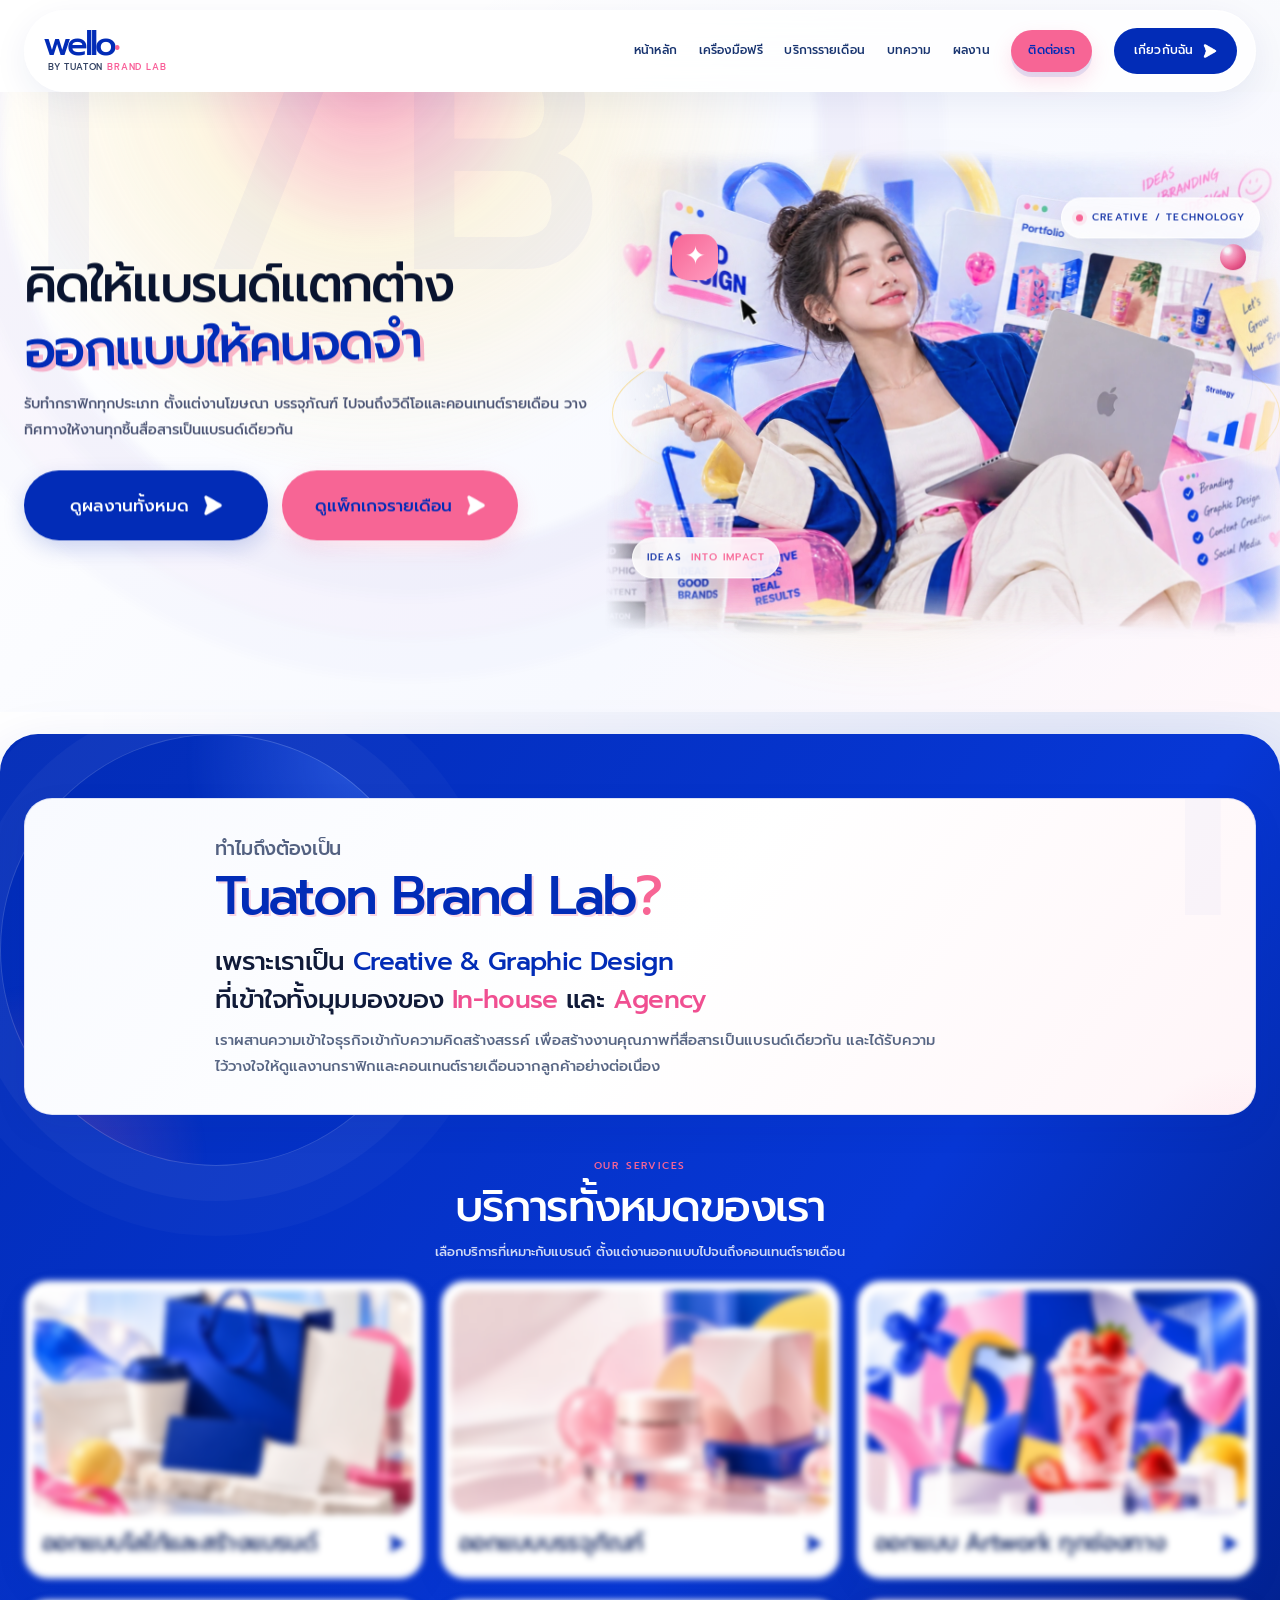
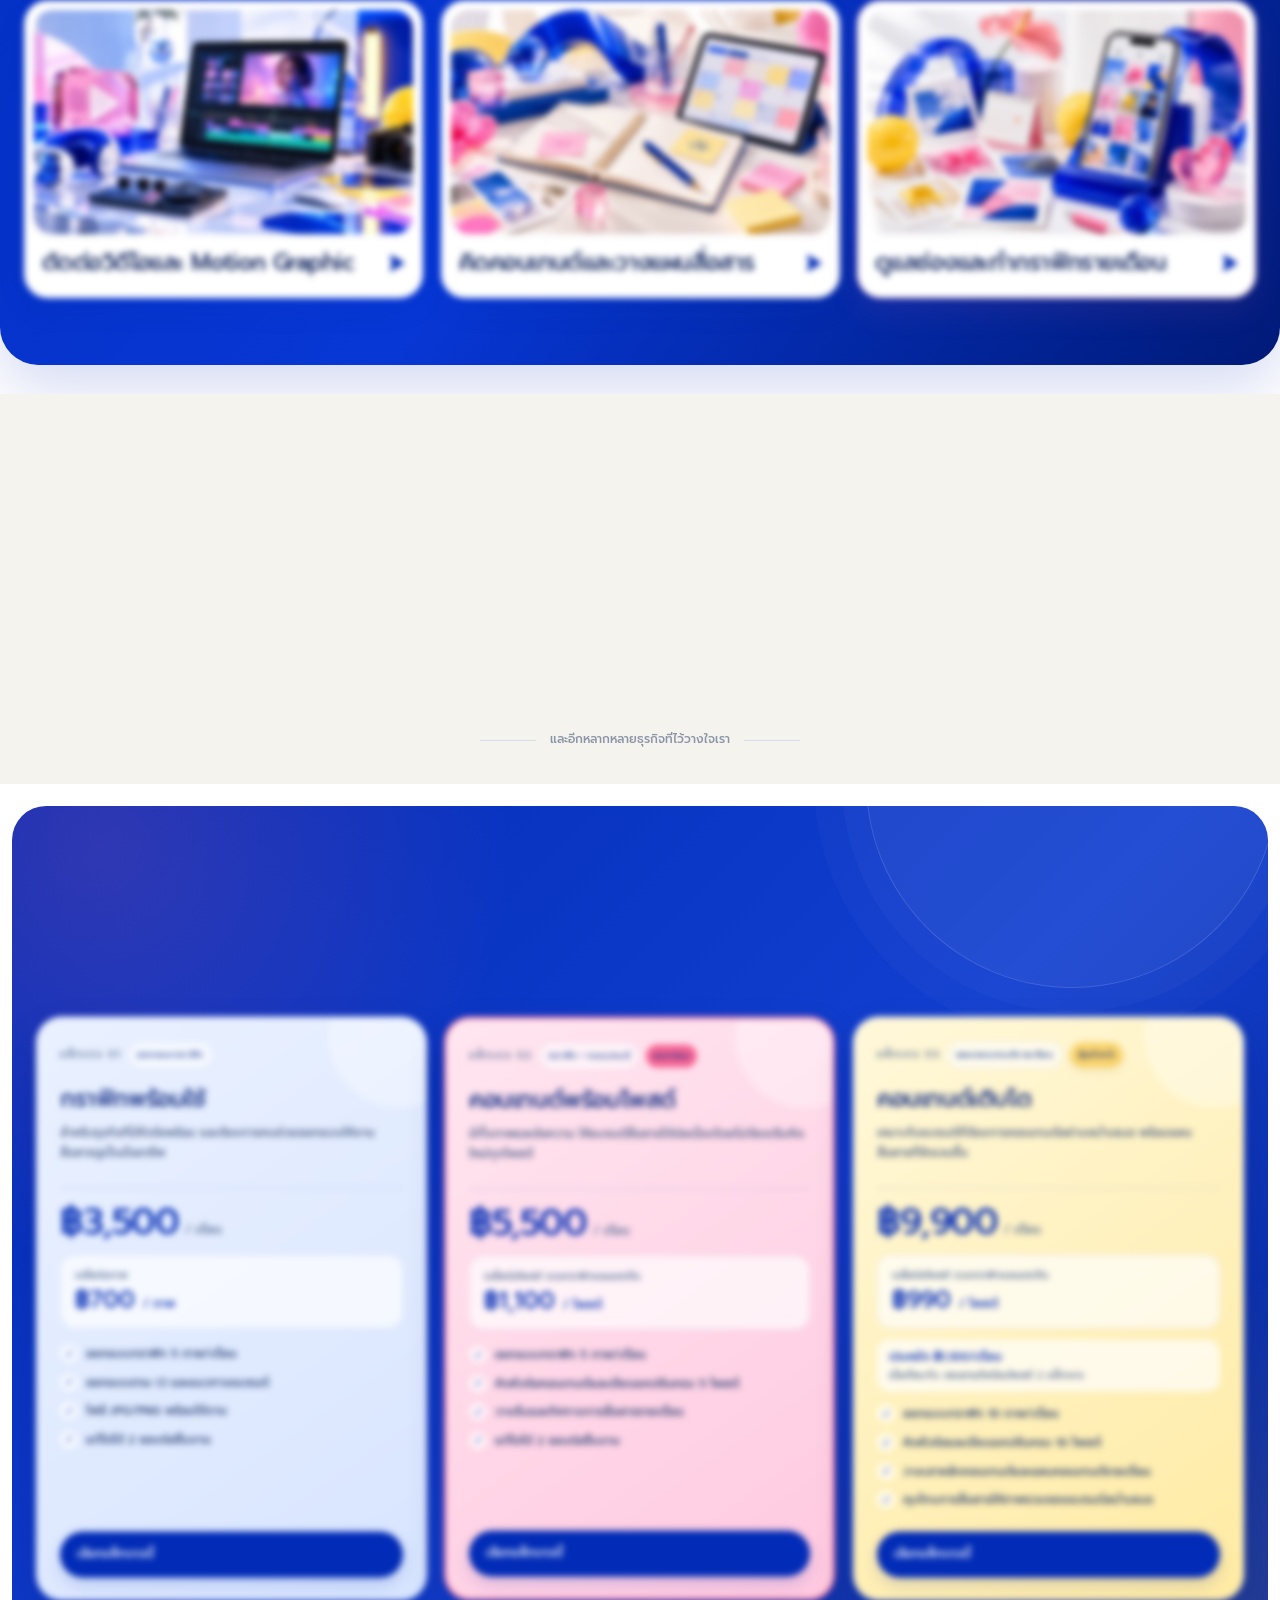
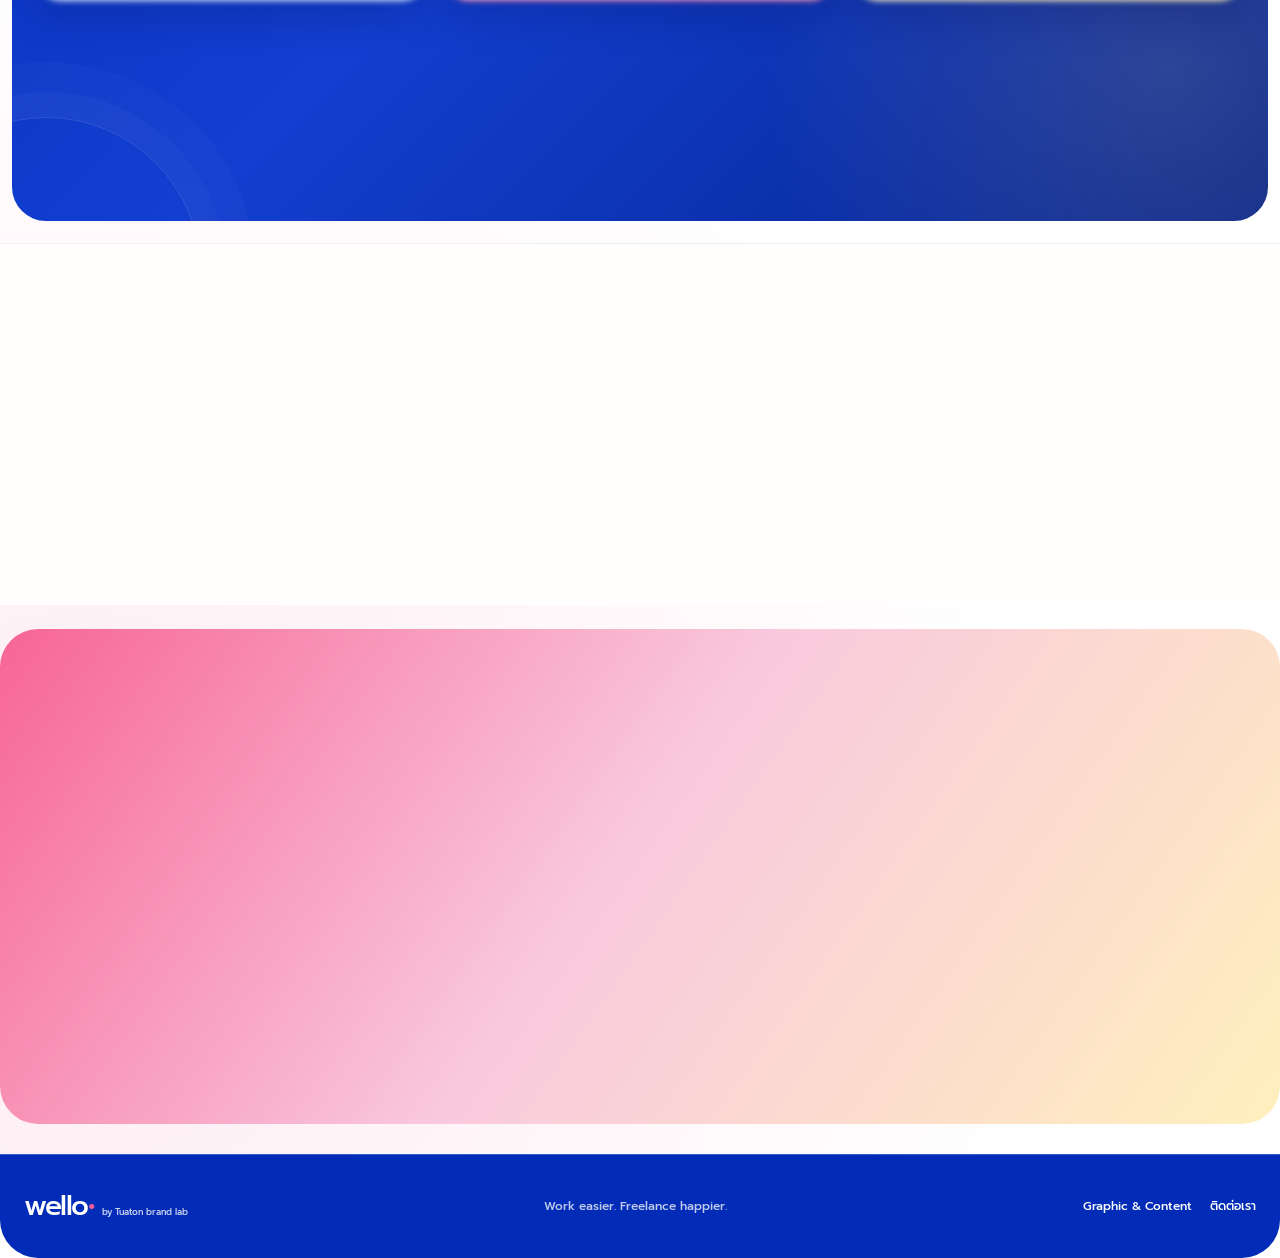
==== index.html @ 85b2af2a "Add files via upload" ====
<!DOCTYPE html>

<html lang="th">
<head>
<meta charset="utf-8"/>
<meta content="width=device-width,initial-scale=1,viewport-fit=cover" name="viewport"/>
<meta content="#022CB7" name="theme-color"/>
<meta name="description" content="รับทำกราฟิกและคอนเทนต์รายเดือนสำหรับธุรกิจ ออกแบบ Artwork, Social Media, Key Visual, โลโก้ และบรรจุภัณฑ์ พร้อมวางแผนคอนเทนต์กับ Tuaton Brand Lab"/>
<meta content="index,follow,max-image-preview:large,max-snippet:-1,max-video-preview:-1" name="robots"/>
<link href="https://wellodocs.com/" rel="canonical"/>
<meta content="website" property="og:type"/>
<meta content="th_TH" property="og:locale"/>
<meta property="og:site_name" content="Tuaton Brand Lab | Wello by Tuaton"/>
<meta property="og:title" content="รับทำกราฟิกและคอนเทนต์รายเดือน | Tuaton Brand Lab"/>
<meta property="og:description" content="บริการรับทำกราฟิกทุกประเภท ตั้งแต่โลโก้ บรรจุภัณฑ์ Artwork วิดีโอ ไปจนถึงคิดคอนเทนต์และดูแลงานกราฟิกรายเดือน"/>
<meta content="https://wellodocs.com/" property="og:url"/>
<meta name="twitter:card" content="summary_large_image"/>
<meta name="twitter:title" content="รับทำกราฟิกและคอนเทนต์รายเดือน | Tuaton Brand Lab"/>
<meta name="twitter:description" content="รับทำกราฟิกทุกประเภท ออกแบบ Artwork, Social Media, Key Visual, โลโก้ บรรจุภัณฑ์ และวางแผนคอนเทนต์รายเดือน"/>
<meta name="twitter:image" content="https://wellodocs.com/images/hero/hero-editorial-background.webp"/>
<meta name="twitter:image:alt" content="Tuaton Brand Lab รับทำกราฟิกและคอนเทนต์รายเดือน"/>
<title>รับทำกราฟิกและคอนเทนต์รายเดือน | Tuaton Brand Lab</title>
<script type="application/ld+json">
{
  "@context": "https://schema.org",
  "@graph": [
    {
      "@type": "Organization",
      "@id": "https://wellodocs.com/#organization",
      "name": "Tuaton Brand Lab",
      "alternateName": [
        "Wello by Tuaton",
        "Wello"
      ],
      "url": "https://wellodocs.com/",
      "description": "สตูดิโอ Creative และ Graphic Design สำหรับธุรกิจ รับออกแบบโลโก้ บรรจุภัณฑ์ Artwork สื่อโฆษณา วิดีโอ และวางแผนคอนเทนต์พร้อมงานกราฟิกรายเดือน",
      "telephone": "+66622301100",
      "contactPoint": {
        "@type": "ContactPoint",
        "telephone": "+66622301100",
        "contactType": "customer service",
        "availableLanguage": [
          "Thai"
        ],
        "url": "https://lin.ee/o5zQWMJ"
      }
    },
    {
      "@type": "WebSite",
      "@id": "https://wellodocs.com/#website",
      "url": "https://wellodocs.com/",
      "name": "Tuaton Brand Lab | Wello by Tuaton",
      "inLanguage": "th-TH",
      "publisher": {
        "@id": "https://wellodocs.com/#organization"
      }
    },
    {
      "@type": "WebPage",
      "@id": "https://wellodocs.com/#webpage",
      "url": "https://wellodocs.com/",
      "name": "รับทำกราฟิกและคอนเทนต์รายเดือน | Tuaton Brand Lab",
      "description": "รับทำกราฟิกและคอนเทนต์รายเดือนสำหรับธุรกิจ ออกแบบ Artwork, Social Media, Key Visual, โลโก้ และบรรจุภัณฑ์",
      "inLanguage": "th-TH",
      "isPartOf": {
        "@id": "https://wellodocs.com/#website"
      },
      "about": {
        "@id": "https://wellodocs.com/#creative-service"
      },
      "primaryImageOfPage": {
        "@type": "ImageObject",
        "url": "https://wellodocs.com/images/hero/hero-editorial-background.webp",
        "width": 1116,
        "height": 620
      }
    },
    {
      "@type": "Service",
      "@id": "https://wellodocs.com/#creative-service",
      "name": "บริการรับทำกราฟิกและคอนเทนต์รายเดือน",
      "serviceType": [
        "ออกแบบโลโก้และสร้างแบรนด์",
        "ออกแบบบรรจุภัณฑ์",
        "ออกแบบ Artwork ทุกช่องทาง",
        "ตัดต่อวิดีโอและ Motion Graphic",
        "คิดคอนเทนต์และวางแผนสื่อสาร",
        "ดูแลช่องและทำกราฟิกรายเดือน"
      ],
      "url": "https://wellodocs.com/#graphic-services",
      "description": "บริการ Creative และ Graphic Design สำหรับฟรีแลนซ์ ร้านค้า SME แบรนด์สินค้า และทีมการตลาด ตั้งแต่งานออกแบบเฉพาะชิ้นไปจนถึงแพ็กเกจกราฟิกและคอนเทนต์รายเดือน",
      "provider": {
        "@id": "https://wellodocs.com/#organization"
      },
      "areaServed": {
        "@type": "Country",
        "name": "Thailand"
      },
      "hasOfferCatalog": {
        "@type": "OfferCatalog",
        "name": "แพ็กเกจกราฟิกและคอนเทนต์รายเดือน",
        "itemListElement": [
          {
            "@type": "Offer",
            "name": "กราฟิกพร้อมใช้",
            "price": "3500",
            "priceCurrency": "THB",
            "description": "ออกแบบกราฟิก 5 ภาพต่อเดือน",
            "url": "https://wellodocs.com/#monthly-services"
          },
          {
            "@type": "Offer",
            "name": "คอนเทนต์พร้อมโพสต์",
            "price": "5500",
            "priceCurrency": "THB",
            "description": "ออกแบบกราฟิก 5 ภาพ พร้อมคิดหัวข้อและเขียนแคปชัน 5 โพสต์ต่อเดือน",
            "url": "https://wellodocs.com/#monthly-services"
          },
          {
            "@type": "Offer",
            "name": "คอนเทนต์เติบโต",
            "price": "9900",
            "priceCurrency": "THB",
            "description": "ออกแบบกราฟิก 10 ภาพ พร้อมคิดหัวข้อ เขียนแคปชัน และวางแผนคอนเทนต์รายเดือน",
            "url": "https://wellodocs.com/#monthly-services"
          }
        ]
      }
    },
    {
      "@type": "WebApplication",
      "@id": "https://wellodocs.com/tools/#app",
      "name": "Wello Business Tools",
      "url": "https://wellodocs.com/tools/",
      "applicationCategory": "BusinessApplication",
      "operatingSystem": "Web Browser",
      "inLanguage": "th-TH",
      "description": "เครื่องมือออนไลน์ฟรีสำหรับสร้างใบเสนอราคา ใบแจ้งหนี้ และใบเสร็จรับเงิน",
      "offers": {
        "@type": "Offer",
        "price": "0",
        "priceCurrency": "THB"
      },
      "publisher": {
        "@id": "https://wellodocs.com/#organization"
      }
    }
  ]
}
</script>
<style>
/* WELLO FONT: Prompt Medium (500) — embedded from the supplied Prompt-Medium.ttf */
@font-face{font-family:"Prompt";src:url("[data-uri]");font-style:normal;font-weight:500;font-display:block;font-synthesis:none;}
:root{
  --blue:#022CB7; --blue2:#123ED0; --pink:#F76595; --yellow:#FAD46C;
  --ink:#171A2B; --muted:#667085; --soft:#F6F8FD; --line:#E5E8F0; --white:#fff;
  --radius:22px;
}
*{box-sizing:border-box}
h1,h2,h3,h4,h5,h6{font-family:"Prompt",sans-serif;font-weight:500;font-synthesis:none}
html{scroll-behavior:smooth}
body{
  margin:0;color:var(--ink);background:#fff;
  font-family:"Prompt",sans-serif;
  font-synthesis:none;
  font-weight:500;
  -webkit-font-smoothing:antialiased;
}
button,input,textarea,select{font-family:"Prompt",sans-serif;font-weight:500;font-style:normal}
button{cursor:pointer}
a{color:inherit;text-decoration:none}
.container{width:min(1120px,calc(100% - 40px));margin:auto}

/* Brand */
.logo-word{font-weight:500;letter-spacing:-1.5px;font-size:32px;line-height:1;color:var(--blue)}
.logo-word .dot{color:var(--pink);margin-left:2px}
.logo-sub{display:block;font-size:11px;letter-spacing:.8px;font-weight:500;color:var(--pink);margin-top:4px}
.brand-lockup{display:flex;flex-direction:column}
.brand-by{font-size:10px;color:var(--blue);font-weight:500;margin-top:4px}
.brand-by b{color:var(--pink)}
.mark{
  width:38px;height:38px;border-radius:50%;background:var(--blue);display:grid;place-items:center;
  color:#fff;font-weight:500;font-size:22px;position:relative;overflow:hidden
}
.mark:after{content:"";width:9px;height:9px;border-radius:50%;background:var(--pink);position:absolute;right:6px;top:6px}
.brand-row{display:flex;align-items:center;gap:10px}

/* Home */
.home{min-height:100vh;background:linear-gradient(180deg,#fff 0%,#F9FAFE 100%)}
.nav{height:82px;display:flex;align-items:center;justify-content:space-between}
.nav-right{display:flex;align-items:center;gap:24px;font-size:14px;color:#596276}
.nav-cta,.primary{
  border:0;background:var(--blue);color:#fff;border-radius:999px;padding:12px 20px;font-weight:500;
  box-shadow:0 10px 24px rgba(2,44,183,.18)
}
.hero{padding:72px 0 90px;display:grid;grid-template-columns:1.02fr .98fr;gap:70px;align-items:center}
.eyebrow{display:inline-flex;align-items:center;gap:8px;color:var(--blue);font-weight:500;font-size:13px}
.eyebrow:before{content:"";width:8px;height:8px;border-radius:50%;background:var(--pink)}
.hero h1{font-size:clamp(46px,6vw,76px);line-height:1.02;letter-spacing:-2px;margin:18px 0 22px;font-weight:500}
.hero h1 .blue{color:var(--blue)}
.hero h1 .pink{color:var(--pink)}
.hero p{font-size:18px;line-height:1.7;color:#596276;max-width:560px;margin:0 0 28px}
.hero-actions{display:flex;align-items:center;gap:14px;flex-wrap:wrap}
.hero-note{font-size:12px;color:#8A92A5;margin-top:14px}
.hero-note b{color:var(--blue)}
.hero-visual{position:relative;min-height:470px}
.blob{position:absolute;border-radius:50%;opacity:.9}
.blob.blue{width:320px;height:320px;background:var(--blue);right:10px;top:40px}
.blob.pink{width:125px;height:125px;background:var(--pink);right:-12px;top:8px}
.blob.yellow{width:135px;height:135px;background:var(--yellow);left:8px;bottom:10px}
.quote-mock{
  position:absolute;z-index:2;right:50px;top:12px;width:min(430px,85%);background:#fff;border-radius:24px;
  padding:28px;box-shadow:0 28px 70px rgba(23,26,43,.16);transform:rotate(2deg)
}
.mock-head{display:flex;justify-content:space-between;border-bottom:1px solid var(--line);padding-bottom:18px}
.mock-title{font-size:24px;color:var(--blue);font-weight:500}
.mock-brand{font-size:24px;font-weight:500;color:var(--blue)}
.mock-brand span{color:var(--pink)}
.mock-row{display:grid;grid-template-columns:1fr 1fr;gap:18px;padding:20px 0;border-bottom:1px solid var(--line)}
.mock-label{font-size:10px;color:#8A92A5;margin-bottom:5px}
.mock-text{font-size:12px;font-weight:500}
.mock-table{width:100%;margin-top:18px;border-collapse:collapse;font-size:11px}
.mock-table td{padding:9px 0;border-bottom:1px solid #EEF0F4}
.mock-total{display:flex;justify-content:space-between;padding-top:18px;font-weight:500;font-size:17px}
.mock-total strong{color:var(--blue)}
.mock-watermark{margin-top:20px;text-align:center;font-size:9px;color:#B1B7C4;letter-spacing:.4px}
.section{padding:90px 0}
.section.soft{background:var(--soft)}
.section-head{text-align:center;max-width:650px;margin:0 auto 44px}
.section-head h2{font-size:42px;line-height:1.1;margin:10px 0 12px;letter-spacing:-1px}
.section-head p{color:var(--muted);font-size:16px;line-height:1.7;margin:0}
.features{display:grid;grid-template-columns:repeat(3,1fr);gap:18px}.features .feature:nth-child(4),.features .feature:nth-child(5){grid-column:span 1}
.feature{background:#fff;border:1px solid var(--line);border-radius:20px;padding:28px}
.feature-icon{width:44px;height:44px;border-radius:14px;display:grid;place-items:center;background:#EEF2FF;color:var(--blue);font-weight:500;font-size:20px;margin-bottom:22px}
.feature:nth-child(2) .feature-icon{background:#FFF0F5;color:var(--pink)}
.feature:nth-child(3) .feature-icon{background:#FFF8DE;color:#8A6700}
.feature h3{font-size:20px;margin:0 0 8px}.feature p{font-size:14px;color:var(--muted);line-height:1.7;margin:0}
.network{background:var(--blue);color:#fff;border-radius:30px;padding:44px 48px;display:flex;align-items:center;justify-content:space-between;gap:30px;overflow:hidden;position:relative}
.network:after{content:"";position:absolute;width:240px;height:240px;border:55px solid var(--pink);border-radius:50%;right:-90px;top:-110px}
.network h2{font-size:34px;margin:0 0 8px;position:relative;z-index:1}.network p{margin:0;color:rgba(255,255,255,.78);position:relative;z-index:1}
.network-badge{position:relative;z-index:1;font-weight:500;color:var(--pink);white-space:nowrap}
footer{padding:36px 0;color:#8A92A5;font-size:12px;border-top:1px solid var(--line)}
.footer-row{display:flex;justify-content:space-between;gap:20px;align-items:center}
.footer-brand{font-size:18px;font-weight:500;color:var(--blue)}.footer-brand span{color:var(--pink)}

/* Quote app */
#app{display:none;background:var(--soft);min-height:100vh}
.app-top{background:var(--blue);color:#fff;padding:18px 0 24px;border-radius:0 0 28px 28px}
.app-nav{display:flex;justify-content:space-between;align-items:center;gap:15px}
.app-brand{font-size:28px;font-weight:500}.app-brand span{color:var(--pink)}
.app-by{font-size:10px;color:var(--pink);margin-left:2px}
.back-home{border:1px solid rgba(255,255,255,.35);background:transparent;color:#fff;border-radius:999px;padding:9px 14px;font-weight:500}
.app-heading{margin-top:34px}.app-heading h1{font-size:36px;margin:0 0 5px}.app-heading p{margin:0;color:rgba(255,255,255,.78)}
.form-wrap{width:min(820px,calc(100% - 32px));margin:auto;padding:20px 0 50px}
.card{background:#fff;border:1px solid var(--line);border-radius:20px;padding:22px;margin:14px 0;box-shadow:0 7px 24px rgba(23,26,43,.04)}
.card h2{font-size:20px;margin:0 0 17px}.sub{font-size:12px;color:var(--muted);margin:-9px 0 16px}
.grid{display:grid;grid-template-columns:1fr 1fr;gap:12px}.full{grid-column:1/-1}
.field label{display:block;font-size:12px;font-weight:500;margin-bottom:6px}
input,textarea,select{width:100%;border:1px solid #D8DDE8;border-radius:12px;padding:12px 13px;background:#fff;color:var(--ink);outline:0}
input:focus,textarea:focus,select:focus{border-color:var(--blue);box-shadow:0 0 0 3px rgba(2,44,183,.08)}
.items-head,.item{display:grid;grid-template-columns:1fr 68px 82px 118px 40px;gap:8px;align-items:center}
.items-head{font-size:10px;color:#8A92A5;margin:0 0 6px;padding:0 4px}.items-head span:nth-child(2),.items-head span:nth-child(3){text-align:center}
.item{margin-bottom:8px}.item button{height:45px;border:1px solid #F0D3DC;background:#FFF7F9;color:#C63C65;border-radius:11px}
.add{border:1px dashed #BFC7D6;background:#fff;color:var(--blue);padding:11px 14px;border-radius:12px;font-weight:500}
.total{display:flex;justify-content:space-between;align-items:center;border-top:1px solid var(--line);padding-top:16px;margin-top:16px;font-weight:500}
.total strong{font-size:25px;color:var(--blue)}
.payment-options{display:flex;gap:10px;margin-bottom:14px}.payment-options label{flex:1;border:1px solid var(--line);border-radius:13px;padding:12px;cursor:pointer;font-size:12px}
.payment-options input{width:auto;margin-right:6px}
.payment-panel{padding-top:4px}.hidden{display:none!important}
.upload-box{border:1px dashed #B9C2D3;border-radius:15px;padding:18px;text-align:center;color:var(--muted);background:#FBFCFE}
#paymentPreview{max-width:100%;max-height:220px;border-radius:12px;margin-top:12px;display:none}
.email-note{font-size:11px;color:var(--muted);line-height:1.6;margin-top:7px}
.actions{display:grid;gap:10px}.primary.big{font-size:17px;padding:15px}.secondary{border:1px solid var(--blue);background:#fff;color:var(--blue);border-radius:12px;padding:12px 15px;font-weight:500}
.privacy{font-size:10px;color:#8A92A5;text-align:center;margin:5px 0}

/* Preview / print */
#preview{display:none;background:#EDEFF4;min-height:100vh;padding:24px}
.preview-bar{width:min(900px,100%);margin:0 auto 15px;display:flex;justify-content:space-between;gap:10px;align-items:center}
.preview-bar button{border-radius:11px;padding:10px 14px;font-weight:500;border:1px solid var(--line);background:#fff;color:var(--blue)}
.preview-bar .print-btn{background:var(--blue);color:#fff;border-color:var(--blue)}
.quote{
  width:210mm;height:297mm;min-height:297mm;margin:auto;background:#fff;padding:18mm 17mm 16mm;position:relative;
  box-shadow:0 15px 50px rgba(23,26,43,.12);overflow:hidden;color:var(--ink);font-family:"Prompt",sans-serif;font-weight:500;font-style:normal
}

.q-head{display:flex;justify-content:space-between;gap:20px;border-bottom:3px solid var(--blue);padding-bottom:10mm}
.q-brand{min-width:55mm;max-width:75mm;display:flex;align-items:flex-start}.q-business-logo{display:none;max-width:55mm;max-height:20mm;width:auto;height:auto;object-fit:contain;object-position:left center}.q-business-name{font-size:24px;font-weight:500;color:var(--blue);line-height:1.15;overflow-wrap:anywhere}
.q-logo{font-size:30px;font-weight:500;color:var(--blue)}.q-logo span{color:var(--pink)}
.q-by{font-size:10px;color:var(--pink);font-weight:500;margin-top:1mm}
.q-title{text-align:right}.q-title h1{color:var(--blue);font-size:28px;margin:0}.q-title small{color:#8A92A5}
.q-meta{margin-top:5mm;font-size:10px;line-height:1.7}
.q-parties{display:grid;grid-template-columns:1fr 1fr;gap:10mm;margin:10mm 0}.q-label{font-size:9px;color:#8A92A5;text-transform:uppercase;letter-spacing:1px}.q-value{font-size:11px;line-height:1.7;margin-top:1.5mm}
.q-table{width:100%;border-collapse:collapse;font-size:10px}.q-table th{background:#F3F5FB;color:#4D5668;text-align:left;padding:3.5mm}.q-table td{padding:3.5mm;border-bottom:1px solid #E8EAF0}.q-table th:nth-child(n+2),.q-table td:nth-child(n+2){text-align:right}
.q-total{display:flex;justify-content:flex-end;margin-top:7mm}.q-total-box{width:72mm}.q-total-row{display:flex;justify-content:space-between;padding:2mm 0;font-size:10px}.q-total-row.final{border-top:2px solid var(--blue);font-size:14px;font-weight:500;color:var(--blue);margin-top:2mm;padding-top:3mm}
.q-payment{margin-top:9mm;background:#F8F9FC;border-radius:4mm;padding:5mm;display:grid;grid-template-columns:1fr 1fr;gap:6mm;position:relative;z-index:1}
.q-payment img{max-width:100%;max-height:35mm;border-radius:2mm;object-fit:contain;display:block}
.q-notes{margin-top:8mm;font-size:9.5px;line-height:1.7;position:relative;z-index:1}.q-footer{position:absolute;left:17mm;right:17mm;bottom:8mm;border-top:1px solid #E8EAF0;padding-top:3mm;display:flex;justify-content:space-between;color:#9AA1AF;font-size:8px;line-height:1.4}
@page{size:A4;margin:0}
@media print{
  html,body{background:#fff!important}
  #preview{display:block!important;padding:0;background:#fff}
  .preview-bar{display:none!important}
  .quote{box-shadow:none;width:210mm;min-height:297mm;margin:0;page-break-after:avoid}
  
}

@media(max-width:800px){
  .features{grid-template-columns:1fr 1fr}
  .hero{grid-template-columns:1fr;gap:35px;padding-top:50px}.hero-visual{min-height:420px}
  .quote-mock{right:8%;}.features{grid-template-columns:1fr}
  .network{display:block}.network-badge{margin-top:20px;display:block}
}
@media(max-width:600px){
  .container{width:min(100% - 28px,1120px)}.nav-right a{display:none}.nav{height:72px}
  .hero h1{font-size:46px}.hero p{font-size:16px}.hero-visual{min-height:350px}
  .blob.blue{width:250px;height:250px;right:8px}.blob.pink{width:95px;height:95px}.blob.yellow{width:100px;height:100px}
  .quote-mock{width:88%;right:5%;padding:20px}
  .section{padding:65px 0}.section-head h2{font-size:34px}
  .grid{grid-template-columns:1fr}.full{grid-column:auto}
  .items-head,.item{grid-template-columns:1fr 58px 68px 88px 38px}
  .app-heading h1{font-size:30px}.payment-options{display:block}.payment-options label{display:block;margin-bottom:8px}
  #preview{padding:0}.quote{transform-origin:top left}
}

.document-features{grid-template-columns:repeat(3,minmax(0,1fr));gap:18px}
.document-features .doc-card{min-height:245px;display:flex;flex-direction:column;align-items:flex-start;cursor:pointer;transition:transform .18s ease,box-shadow .18s ease,border-color .18s ease}
.document-features .doc-card:hover,.document-features .doc-card:focus-visible{transform:translateY(-3px);box-shadow:0 14px 30px rgba(23,26,43,.08);border-color:rgba(2,44,183,.22);outline:none}
.document-features .doc-icon{width:72px!important;height:72px!important;min-width:72px;border-radius:20px;display:grid;place-items:center;font-size:26px;font-weight:500;margin-bottom:20px;box-shadow:0 10px 24px rgba(23,26,43,.08)}
.document-features .doc-icon svg{width:38px;height:38px;display:block}
.document-features .doc-blue{background:#022CB7!important;color:#fff!important;box-shadow:0 12px 28px rgba(2,44,183,.20)}
.document-features .doc-pink{background:#F76595!important;color:#fff!important;box-shadow:0 12px 28px rgba(247,101,149,.18)}
.document-features .doc-yellow{background:#FAD46C!important;color:#171A2B!important;box-shadow:0 12px 28px rgba(250,212,108,.20)}
.document-features .feature-status{margin-top:auto;color:#5E6675!important;background:#F1F3F7!important}
.en-label{font-size:.68em;font-weight:500;color:#171A2B;letter-spacing:.05px;white-space:nowrap}.en-label::before{content:"/ ";font-weight:500;color:#171A2B}
.q-table th:nth-child(n+2),.q-table td:nth-child(n+2){text-align:right}.q-table th:first-child,.q-table td:first-child{text-align:left}
@media(max-width:760px){.document-features{grid-template-columns:1fr}.document-features .doc-card{min-height:190px}}
/* Compact Wello Business Tools */
.doc-section-wrap{padding:46px 0 38px}
.doc-section-wrap .section-head{margin-bottom:22px}
.doc-section-wrap .section-head h2{font-size:32px;margin-bottom:8px}
.doc-section-wrap .section-head p{font-size:13px}
.document-features{grid-template-columns:repeat(3,minmax(0,1fr));gap:12px}
.document-features .doc-card{min-height:0;height:148px;padding:18px;display:grid;grid-template-columns:44px 1fr;grid-template-rows:auto 1fr;column-gap:13px;align-items:start}
.document-features .doc-card .doc-icon{width:44px!important;height:44px!important;min-width:44px;border-radius:13px;margin:0;grid-row:1 / span 2;font-size:18px}
.document-features .doc-card .doc-icon svg{width:24px;height:24px}
.document-features .doc-card h3{font-size:17px;line-height:1.25;margin:1px 0 5px}
.document-features .doc-card p{font-size:11px;line-height:1.55;margin:0;color:#6B7280}
.document-features .doc-card .feature-status{position:absolute;right:16px;bottom:14px;margin:0;padding:0;background:transparent!important;color:var(--blue)!important;font-size:11px}
.document-features .doc-card{position:relative;padding-bottom:34px}
@media(max-width:760px){.document-features{grid-template-columns:1fr}.document-features .doc-card{height:auto;min-height:120px}}


/* Tuaton-first UX/UI refresh — preserves existing Wello CI */
.tuaton-hero{padding:70px 0 58px;display:grid;grid-template-columns:1.05fr .95fr;gap:54px;align-items:center}
.tuaton-hero .eyebrow{margin-bottom:18px}
.tuaton-hero h1{font-size:clamp(46px,6.5vw,82px);line-height:.98;letter-spacing:-.045em;margin:0 0 24px;max-width:760px}
.tuaton-hero h1 .blue{color:var(--blue)}
.tuaton-hero-copy{font-size:18px;line-height:1.65;color:#5E6675;max-width:560px;margin:0 0 28px}
.tuaton-hero-actions{display:flex;gap:12px;flex-wrap:wrap}
.tuaton-secondary{display:inline-flex;align-items:center;justify-content:center;padding:14px 22px;border:1px solid #D9DEE8;border-radius:12px;color:var(--ink);font-weight:700;text-decoration:none;background:#fff}
.tuaton-proof{display:flex;gap:18px;flex-wrap:wrap;margin-top:28px;font-size:12px;color:#727A8B}
.tuaton-proof b{color:var(--ink)}
.tuaton-showcase{position:relative;min-height:460px;display:grid;grid-template-columns:1fr 1fr;gap:16px;align-items:center}
.tuaton-showcase-card{border-radius:24px;overflow:hidden;background:#fff;border:1px solid rgba(23,26,43,.08);box-shadow:0 24px 60px rgba(23,26,43,.10);position:relative}
.tuaton-showcase-card.main{transform:rotate(-2deg);z-index:2}
.tuaton-showcase-card.side{transform:rotate(4deg);margin-top:75px}
.tuaton-showcase-card .work-art{aspect-ratio:4/5;background:linear-gradient(145deg,#F3F6FF,#FFF1F5);display:flex;align-items:center;justify-content:center;position:relative}
.tuaton-showcase-card .work-art:before{content:'';width:58%;height:58%;border-radius:28px;background:var(--blue);transform:rotate(-8deg);box-shadow:45px 35px 0 rgba(247,101,149,.72),-30px 45px 0 rgba(250,212,108,.9)}
.tuaton-showcase-card .work-art:after{content:'CREATIVE';position:absolute;font-weight:900;font-size:clamp(28px,4vw,56px);letter-spacing:-.06em;color:#fff;transform:rotate(-8deg)}
.tuaton-showcase-card.side .work-art{background:linear-gradient(145deg,#FFF8D8,#EEF5FF)}
.tuaton-showcase-card.side .work-art:before{background:#F76595;box-shadow:40px 35px 0 #022CB7,-28px 42px 0 #FAD46C}
.tuaton-showcase-card.side .work-art:after{content:'CONTENT'}
.work-caption{padding:14px 16px;font-size:12px;font-weight:700;display:flex;justify-content:space-between;gap:12px}
.work-caption span{font-weight:500;color:#727A8B}
.tuaton-bridge{padding:26px 0 0;text-align:center;font-size:13px;color:#727A8B}
.tuaton-bridge strong{color:var(--ink)}
#creative-services{padding-top:72px;padding-bottom:82px;background:linear-gradient(180deg,#fff 0%,#F8F9FC 100%)}
#creative-services .section-head{max-width:760px}
#creative-services .section-head h2{font-size:clamp(38px,5vw,64px);letter-spacing:-.04em;line-height:1.03}
.tuaton-pain{display:grid;grid-template-columns:1fr 1fr;gap:34px;align-items:center;margin-top:34px}
.tuaton-pain-copy{background:#fff;border:1px solid #E3E7EF;border-radius:22px;padding:30px}
.tuaton-pain-copy ul{display:grid;gap:7px}
.tuaton-pain-copy li::marker{color:var(--pink)}
.tuaton-video-grid{display:grid;grid-template-columns:1fr 1fr;gap:16px}
.tuaton-video{background:#171A2B;border-radius:20px;overflow:hidden;aspect-ratio:9/16;box-shadow:0 18px 45px rgba(23,26,43,.16)}
.tuaton-video iframe{width:100%;height:100%;border:0;display:block}
.tuaton-work-cta{display:flex;align-items:center;justify-content:space-between;gap:20px;margin-top:28px;padding:22px 24px;border-radius:18px;background:var(--blue);color:#fff}
.tuaton-work-cta p{margin:4px 0 0;color:rgba(255,255,255,.78);font-size:13px}
.tuaton-work-cta .primary{background:#fff;color:var(--blue);margin:0}
.doc-section-wrap{position:relative}
.doc-section-wrap:before{content:'';display:block;height:1px;background:#E6E9F0;max-width:1180px;margin:0 auto}
#features{padding-top:84px}
#features .section-head h2{letter-spacing:-.03em}
.tuaton-doc-label{display:inline-flex;align-items:center;gap:8px;padding:7px 11px;border-radius:999px;background:#F2F4F8;color:#5E6675;font-size:11px;font-weight:700;margin-bottom:12px}
@media(max-width:900px){.tuaton-hero{grid-template-columns:1fr;gap:36px;padding-top:44px}.tuaton-showcase{min-height:390px;max-width:620px}.tuaton-pain{grid-template-columns:1fr}.tuaton-video-grid{max-width:520px}.tuaton-hero h1{font-size:clamp(44px,11vw,70px)}}
@media(max-width:600px){.tuaton-showcase{min-height:320px;gap:9px}.tuaton-showcase-card.side{margin-top:40px}.work-caption{padding:10px;font-size:10px}.tuaton-pain-copy{padding:22px}.tuaton-work-cta{align-items:flex-start;flex-direction:column}.tuaton-video-grid{gap:10px}.tuaton-hero-copy{font-size:16px}}
</style>
<style>
@media print{
  html,body{background:#fff!important;margin:0!important;padding:0!important}
  #home,#app,.preview-bar{display:none!important}
  #preview{display:block!important;padding:0!important;background:#fff!important}
  .quote{display:block!important;box-shadow:none!important;width:210mm!important;height:297mm!important;min-height:297mm!important;margin:0!important;overflow:hidden!important;page-break-after:avoid}
  .quote:after{display:block!important}
}

/* Final Wello document-card polish */
.document-features .doc-card{min-height:330px;padding:28px 24px 24px;align-items:flex-start}
.document-features .doc-icon{width:104px!important;height:104px!important;min-width:104px;border-radius:26px;margin-bottom:24px;box-shadow:0 14px 34px rgba(23,26,43,.10)}
.document-features .doc-icon svg{width:56px;height:56px}
.document-features .doc-card h3{font-size:25px;line-height:1.25;margin:0 0 12px;color:var(--ink);font-weight:500}
.document-features .doc-card p{font-size:14px;line-height:1.75;color:#6B7485;margin:0 0 22px}
.document-features .feature-status{display:flex;align-items:center;justify-content:center;gap:9px;width:100%;box-sizing:border-box;margin-top:auto;padding:13px 18px;border-radius:14px;background:var(--blue)!important;color:#fff!important;font-size:16px;font-weight:500;box-shadow:0 10px 22px rgba(2,44,183,.16)}
.document-features .feature-status b{font-size:20px;line-height:1}
.en-label{font-size:.72em;font-weight:500;color:#171A2B;letter-spacing:0;white-space:nowrap}
.en-label::before{content:"/ ";font-weight:500;color:#171A2B}
@media(max-width:760px){.document-features .doc-card{min-height:315px;padding:25px 22px 22px}.document-features .doc-icon{width:92px!important;height:92px!important;min-width:92px;border-radius:24px}.document-features .doc-icon svg{width:50px;height:50px}.document-features .doc-card h3{font-size:23px}.document-features .doc-card p{font-size:13.5px}}


/* Formal business-document polish */
.q-signatures{display:grid;grid-template-columns:1fr 1fr;gap:28px;margin-top:26px;padding-top:18px;border-top:1px solid #D9DEE8}
.signature-box{text-align:center;min-height:105px;position:relative}
.q-sign-img{display:block;max-width:150px;max-height:55px;object-fit:contain;margin:0 auto 5px}
.signature-line{border-bottom:1px solid #303544;width:78%;margin:32px auto 8px}
.signature-label{font-size:11px;font-weight:500;color:#2B3140}
.signature-date{font-size:10px;color:#727A8B;margin-top:5px}
@media(max-width:760px){.q-signatures{grid-template-columns:1fr;gap:18px}}
@media print{.q-signatures{break-inside:avoid}.q-receipt-info{display:none;margin-top:8mm;border:1px solid #D9DEE8;border-radius:2mm;padding:4.5mm;background:#FAFAFB}
.q-receipt-info.visible{display:block}
.q-receipt-row{display:flex;justify-content:space-between;gap:10mm;padding:1.8mm 0;font-size:9.5px;color:#4E5665}
.q-receipt-row strong{color:var(--ink);font-weight:500}
.q-payment{break-inside:avoid}}

/* Formal business-document polish */
.q-signatures{display:grid;grid-template-columns:1fr 1fr;gap:28px;margin-top:26px;padding-top:18px;border-top:1px solid #D9DEE8;break-inside:avoid}
.signature-box{text-align:center;min-height:105px;position:relative}
.q-sign-img{display:block;max-width:150px;max-height:55px;object-fit:contain;margin:0 auto 5px}
.signature-line{border-bottom:1px solid #303544;width:78%;margin:32px auto 8px}
.signature-label{font-size:11px;font-weight:500;color:#2B3140}
.signature-date{font-size:10px;color:#727A8B;margin-top:5px}
@media(max-width:760px){.q-signatures{grid-template-columns:1fr;gap:18px}}
</style>
<style>
:root{--blue:#023AC5;--tuaton-blue:#1132D9;--pink:#F95E98;--yellow:#FED130;--ink:#171A2B;--muted:#667085;--line:#E5E8F0;--soft:#F7F9FD}
.home{background:#fff}
.brand-row{gap:0;display:flex;flex-direction:column;align-items:flex-start}.brand-wordmark{font-size:34px;line-height:.85;font-weight:700;letter-spacing:-2.5px;color:var(--blue)}.brand-wordmark span{color:var(--pink);font-size:.72em}.brand-byline{font-size:9px;letter-spacing:.2px;color:var(--blue);margin-top:7px}.brand-byline b{color:var(--pink)}
.nav{height:78px}.nav-right{gap:26px}.nav-right a{color:#4C5568;font-size:13px}.nav-right .nav-cta{color:#fff;padding:11px 19px}
.wello-tools-hero{padding:48px 0 38px;background:linear-gradient(180deg,#F7F9FD 0%,#fff 100%);border-top:1px solid #EEF1F6}.tools-intro{display:flex;justify-content:space-between;align-items:end;gap:20px;margin-bottom:20px}.tools-intro h1{font-size:clamp(34px,5vw,52px);line-height:1.02;letter-spacing:-1.8px;color:var(--blue);margin:10px 0 6px}.tools-intro p{margin:0;color:#596276;font-size:16px}.tools-note{font-size:12px;color:#6B7280;padding:9px 13px;border:1px solid #DDE3EE;border-radius:999px;background:#fff;white-space:nowrap}.compact-tools{display:grid;grid-template-columns:repeat(3,1fr);gap:12px}.compact-tools .doc-card{height:96px;min-height:0;padding:16px 18px;border:1px solid #E0E5EF;border-radius:16px;background:#fff;display:grid;grid-template-columns:46px 1fr 24px;align-items:center;gap:12px;box-shadow:0 8px 24px rgba(18,50,120,.06);transition:.2s}.compact-tools .doc-card:hover{transform:translateY(-2px);border-color:rgba(2,58,197,.25);box-shadow:0 14px 30px rgba(18,50,120,.10)}.compact-tools .doc-icon{width:46px;height:46px;border-radius:14px;display:grid;place-items:center;font-weight:700;font-size:18px}.compact-tools .doc-blue{background:#EAF0FF;color:var(--blue)}.compact-tools .doc-pink{background:#FFF0F5;color:var(--pink)}.compact-tools .doc-yellow{background:#FFF8D9;color:#9A7410}.compact-tools h3{font-size:17px;margin:0 0 2px;color:var(--ink)}.compact-tools .doc-card div:nth-child(2) span{font-size:11px;color:#8A92A5}.compact-tools .doc-card>b{font-size:20px;color:var(--blue);font-weight:500;text-align:right}
.service-bridge{padding:54px 0 30px;text-align:center;background:#fff}.bridge-line{height:1px;background:#E8EBF2;max-width:120px;margin:0 auto 18px}.bridge-eyebrow{font-size:10px;letter-spacing:.18em;color:#8290AA;font-weight:700}.service-bridge h2{font-size:clamp(25px,3.4vw,40px);line-height:1.28;letter-spacing:-1px;margin:12px auto 0;color:var(--ink);max-width:900px}.service-bridge h2 span{color:var(--blue)}.service-bridge p{margin:0;color:#70798A;font-size:14px}
.tuaton-service{padding:20px 0 62px}.tuaton-banner-wrap{border-radius:24px;overflow:hidden;box-shadow:0 20px 50px rgba(23,26,43,.12);background:#fff}.tuaton-banner-img{display:block;width:100%;height:auto}
.selected-works{padding:68px 0 56px;background:#F7F9FD}.section-title-row{display:flex;justify-content:space-between;align-items:end;margin-bottom:22px}.section-title-row h2{font-size:36px;line-height:1.1;margin:8px 0 0;color:var(--ink);letter-spacing:-1px}.selected-video-grid{display:grid;grid-template-columns:1fr 1fr;gap:18px;max-width:860px}.selected-video-grid .tuaton-video{aspect-ratio:16/9;border-radius:18px}.portfolio-cta{margin:28px auto 0;max-width:720px;min-height:86px;border-radius:22px;background:linear-gradient(135deg,var(--blue),var(--tuaton-blue));color:#fff;display:flex;align-items:center;justify-content:space-between;padding:18px 28px;text-decoration:none;box-shadow:0 18px 35px rgba(2,58,197,.20);transition:.2s}.portfolio-cta:hover{transform:translateY(-2px);box-shadow:0 22px 40px rgba(2,58,197,.25)}.portfolio-cta strong{display:block;font-size:25px;line-height:1.1}.portfolio-cta small{display:block;margin-top:4px;opacity:.72;font-size:10px;letter-spacing:.16em;text-transform:uppercase}.portfolio-cta>b{width:46px;height:46px;border-radius:50%;display:grid;place-items:center;background:#fff;color:var(--blue);font-size:24px;font-weight:400}
.trusted-brands{padding:44px 0 52px;background:#fff;overflow:hidden}.trusted-heading{display:flex;align-items:center;gap:18px;justify-content:center;margin-bottom:25px}.trusted-heading span{height:1px;width:70px;background:#DCE2ED}.trusted-heading h2{font-size:17px;color:var(--blue);margin:0;white-space:nowrap}.logo-marquee{overflow:hidden;width:100%;mask-image:linear-gradient(to right,transparent,#000 8%,#000 92%,transparent)}.logo-track{display:flex;width:max-content;gap:22px;animation:logoScroll 34s linear infinite;transform:translateX(-50%)}.logo-marquee:hover .logo-track{animation-play-state:paused}.client-logo{width:122px;height:122px;border-radius:50%;background:#fff;border:1px solid #E5E9F2;box-shadow:0 10px 26px rgba(23,26,43,.07);display:grid;place-items:center;flex:0 0 auto;padding:16px}.client-logo img{width:100%;height:100%;object-fit:contain;border-radius:50%;display:block}@keyframes logoScroll{from{transform:translateX(-50%)}to{transform:translateX(0)}}
.contact-section{padding:54px 0 62px;background:linear-gradient(180deg,#F7F9FD 0%,#fff 100%)}.contact-inner{display:grid;grid-template-columns:1.15fr .9fr .9fr;gap:14px;align-items:stretch}.contact-copy{padding:20px 10px 20px 0;align-self:center}.contact-copy h2{font-size:34px;margin:9px 0 8px;letter-spacing:-1px;color:var(--ink)}.contact-copy p{margin:0;color:#6B7485;font-size:14px}.contact-card{min-height:150px;border:1px solid #E1E6F0;background:#fff;border-radius:20px;padding:18px;display:flex;align-items:center;gap:15px;box-shadow:0 10px 28px rgba(23,26,43,.06)}.line-card .line-qr{width:112px;height:112px;object-fit:cover;border-radius:10px}.contact-card strong{display:block;color:var(--ink);font-size:17px}.contact-card span{display:block;color:#778196;font-size:12px;margin-top:3px}.phone-card{text-decoration:none}.phone-icon{width:52px;height:52px;border-radius:50%;background:#EAF0FF;color:var(--blue);display:grid;place-items:center;font-size:23px;flex:0 0 auto}.phone-card strong{font-size:24px;color:var(--blue);letter-spacing:.2px}.phone-card small{display:block;color:var(--pink);font-size:11px;margin-top:5px}
footer{background:#082D86;color:#fff;padding:28px 0}.footer-row{display:flex;align-items:center;justify-content:space-between;gap:20px;font-size:12px;color:rgba(255,255,255,.75)}.footer-brand{font-size:28px;font-weight:700;color:#fff;letter-spacing:-1.5px}.footer-brand>span{color:var(--pink)}.footer-brand small{font-size:9px;letter-spacing:0;color:#fff;font-weight:500}.footer-links{display:flex;gap:18px}.footer-links a{color:rgba(255,255,255,.85)}
@media(max-width:850px){.contact-inner{grid-template-columns:1fr 1fr}.contact-copy{grid-column:1/-1;padding:0 0 10px}.footer-row{flex-wrap:wrap}.selected-video-grid{max-width:none}}
@media(max-width:650px){.nav{height:70px}.nav-right a:not(.nav-cta){display:none}.tools-intro{align-items:flex-start;flex-direction:column}.tools-note{margin-top:-8px}.compact-tools{grid-template-columns:1fr}.compact-tools .doc-card{height:82px}.service-bridge{padding:48px 0 25px}.tuaton-service{padding:14px 0 42px}.tuaton-banner-wrap{border-radius:16px}.selected-works{padding:48px 0 42px}.selected-video-grid{grid-template-columns:1fr}.portfolio-cta{min-height:74px;padding:14px 18px;border-radius:17px}.portfolio-cta strong{font-size:21px}.client-logo{width:92px;height:92px;padding:13px}.logo-track{gap:14px;animation-duration:26s}.contact-inner{grid-template-columns:1fr}.contact-copy h2{font-size:30px}.contact-card{min-height:130px}.line-card .line-qr{width:96px;height:96px}.footer-row{flex-direction:column;align-items:flex-start}.footer-links{flex-wrap:wrap}}
@media(prefers-reduced-motion:reduce){.logo-track{animation:none;transform:none}.portfolio-cta,.compact-tools .doc-card{transition:none}}
</style>
<style id="wello-mockup-rebuild">
:root{--blue:#023AC5;--tuaton-blue:#1132D9;--pink:#F95E98;--yellow:#FED130;--ink:#171A2B;--muted:#667085;--line:#E5E8F0;--soft:#F5F8FF}
body{background:#fff;color:var(--ink)}
.nav{height:76px;background:#fff}.nav.container{max-width:1180px}.nav-right .nav-cta{background:var(--blue);border-radius:999px;box-shadow:0 8px 18px rgba(2,58,197,.18)}
.wello-tools-hero{padding:36px 0 30px;background:linear-gradient(180deg,#F4F7FD 0%,#F9FBFF 65%,#fff 100%);border-top:1px solid #EEF1F6;overflow:hidden}
.tools-hero-grid{display:grid;grid-template-columns:.93fr 1.07fr;gap:20px;align-items:center;min-height:370px}
.tools-copy{padding:10px 0 0 2px;position:relative;z-index:2}.tools-copy .eyebrow{color:#52617B;letter-spacing:.12em}.tools-copy h1{font-size:clamp(48px,6vw,76px);line-height:.94;letter-spacing:-3.2px;color:var(--blue);margin:12px 0 10px;font-weight:700}.tools-copy h2{font-size:clamp(24px,3vw,38px);line-height:1.1;margin:0 0 7px;color:var(--ink);letter-spacing:-1.2px}.tools-copy p{font-size:15px;color:#687287;margin:0}.tools-points{display:flex;flex-wrap:wrap;gap:10px 18px;margin-top:22px;color:#4D5A72;font-size:12px;font-weight:500}.tools-points span::first-letter{color:var(--blue)}
.hero-device-stage{height:370px;position:relative;isolation:isolate}.hero-blob{position:absolute;border-radius:50%;filter:saturate(1.03)}.blob-pink{width:210px;height:210px;background:var(--pink);right:-80px;top:-95px;z-index:-1}.blob-yellow{width:150px;height:150px;background:var(--yellow);left:-70px;bottom:-65px;z-index:-1}.hero-note{position:absolute;right:8px;top:30px;font-size:10px;line-height:1.25;letter-spacing:.08em;color:#5D6A80;text-align:right}.hero-laptop{position:absolute;width:560px;max-width:95%;height:290px;right:34px;top:44px;transform:perspective(1000px) rotateY(-4deg);filter:drop-shadow(0 26px 30px rgba(23,26,43,.16))}.laptop-screen{height:245px;background:#172033;border:9px solid #273248;border-radius:16px 16px 7px 7px;padding:10px;box-sizing:border-box;position:relative;overflow:hidden}.laptop-screen:after{content:"";position:absolute;inset:0;background:linear-gradient(120deg,rgba(255,255,255,.08),transparent 38%);pointer-events:none}.mini-browser{height:13px;display:flex;gap:4px;align-items:center}.mini-browser span{width:5px;height:5px;border-radius:50%;background:#AEB8CA}.mini-logo{font-size:18px;font-weight:700;color:var(--blue);margin:8px 0 12px}.mini-logo span{color:var(--pink)}.mini-doc-title{font-size:14px;font-weight:700;color:#23304A}.mini-line{height:5px;background:#E8ECF4;border-radius:5px;margin-top:8px}.w80{width:80%}.w55{width:55%}.mini-table{display:grid;grid-template-columns:repeat(3,1fr);gap:5px;margin-top:14px}.mini-table i{height:24px;background:#F0F3F8;border-radius:4px}.mini-total{margin-top:13px;font-size:9px;color:#687287;display:flex;justify-content:space-between}.mini-total b{font-size:12px;color:var(--blue)}.laptop-base{width:620px;max-width:112%;height:20px;background:linear-gradient(180deg,#B9C1CF,#7B879A);border-radius:0 0 22px 22px;position:absolute;left:50%;transform:translateX(-50%);bottom:0;box-shadow:0 5px 0 #667287}.laptop-base:after{content:"";position:absolute;width:110px;height:5px;background:#69768A;border-radius:99px;left:50%;top:5px;transform:translateX(-50%)}
.hero-phone{position:absolute;right:6px;bottom:8px;width:126px;height:250px;border-radius:23px;background:#172033;border:7px solid #2A354B;box-shadow:0 22px 32px rgba(23,26,43,.18);transform:rotate(4deg);z-index:4}.phone-screen{background:#fff;border-radius:16px;height:100%;box-sizing:border-box;padding:18px 11px;color:#27334A}.phone-screen .mini-logo{font-size:14px;margin:0 0 18px}.phone-screen>b{font-size:11px}.phone-line{height:5px;background:#E9EDF5;border-radius:5px;margin-top:10px}.phone-line.short{width:62%}.phone-total{font-size:18px;font-weight:700;color:var(--blue);margin-top:28px}.phone-check{width:34px;height:34px;border-radius:50%;background:#EAF0FF;color:var(--blue);display:grid;place-items:center;margin-top:22px;font-weight:700}.hero-mug{position:absolute;right:92px;bottom:12px;width:66px;height:72px;background:var(--blue);color:#fff;border-radius:8px 8px 18px 18px;display:grid;place-items:center;font-weight:700;font-size:14px;z-index:3;box-shadow:0 10px 18px rgba(23,26,43,.13)}.hero-mug:after{content:"";position:absolute;width:19px;height:27px;border:6px solid var(--blue);border-left:0;border-radius:0 16px 16px 0;right:-18px;top:18px}
.compact-tools{gap:14px;position:relative;z-index:8}.compact-tools .doc-card{height:86px;border-radius:17px;padding:13px 16px;grid-template-columns:44px 1fr 22px;box-shadow:0 12px 28px rgba(23,26,43,.08)}.compact-tools .doc-icon{width:44px;height:44px;border-radius:13px}.compact-tools h3{font-size:17px}.compact-tools .doc-card>b{font-size:22px}
.service-bridge{padding:38px 0 26px;position:relative}.service-bridge:after{content:"";position:absolute;right:-50px;top:-20px;width:120px;height:120px;border-radius:50% 0 0 50%;background:var(--pink);opacity:.9}.service-bridge h2{font-size:clamp(30px,4.1vw,50px);font-weight:600}.service-bridge h2 span{color:var(--blue)}.service-bridge p{font-size:13px}
.tuaton-service{padding:0 0 54px}.tuaton-banner-wrap{border-radius:24px;box-shadow:0 20px 48px rgba(23,26,43,.14)}
.selected-works{padding:54px 0 48px;background:#F7F9FD}.section-title-row{align-items:center}.section-title-row h2{font-size:34px;color:var(--blue)}.section-link{color:var(--blue);font-size:13px;font-weight:600;text-decoration:none}.selected-video-grid{max-width:none;gap:16px}.selected-video-grid .tuaton-video{border-radius:18px;box-shadow:0 12px 28px rgba(23,26,43,.08);overflow:hidden}.portfolio-cta{max-width:760px;min-height:78px;border-radius:999px;margin-top:24px}.portfolio-cta strong{font-size:24px}
.trusted-brands{padding:38px 0 46px}.trusted-heading h2{font-size:16px}.client-logo{width:100px;height:100px;padding:14px}.logo-track{gap:18px}
.contact-section{padding:42px 0 52px;background:linear-gradient(180deg,#F7F9FD 0%,#fff 100%)}.contact-inner{grid-template-columns:1.15fr 1fr 1fr;gap:12px}.contact-copy h2{font-size:30px;color:var(--blue)}.contact-card{min-height:136px;border-radius:18px}.line-card .line-qr{width:94px;height:94px}.phone-card strong{font-size:21px}
footer{background:#062B83;padding:30px 0}
@media(max-width:900px){.tools-hero-grid{grid-template-columns:1fr;min-height:0}.tools-copy{text-align:center;padding-top:8px}.tools-points{justify-content:center}.hero-device-stage{height:310px}.hero-laptop{right:50%;transform:translateX(50%) scale(.88)}.hero-phone{right:7%;bottom:0}.hero-mug{right:19%;bottom:5px}.contact-inner{grid-template-columns:1fr 1fr}.contact-copy{grid-column:1/-1}}
@media(max-width:650px){.nav{height:70px}.tools-hero-grid{gap:4px}.tools-copy h1{font-size:48px}.tools-copy h2{font-size:24px}.tools-points{font-size:11px;gap:7px 12px}.hero-device-stage{height:245px}.hero-laptop{width:430px;height:220px;top:25px;right:50%;transform:translateX(50%) scale(.82)}.laptop-screen{height:185px}.hero-phone{width:92px;height:190px;border-radius:18px;right:5%;border-width:5px}.hero-mug{display:none}.hero-note{display:none}.blob-pink{width:130px;height:130px;right:-55px;top:-45px}.blob-yellow{width:100px;height:100px;left:-50px;bottom:-35px}.compact-tools{grid-template-columns:repeat(3,1fr);gap:8px}.compact-tools .doc-card{height:76px;padding:9px 8px;grid-template-columns:30px 1fr}.compact-tools .doc-icon{width:30px;height:30px;border-radius:9px;font-size:13px}.compact-tools h3{font-size:13px}.compact-tools .doc-card div:nth-child(2) span{font-size:9px}.compact-tools .doc-card>b{display:none}.service-bridge{padding:42px 0 24px}.service-bridge:after{width:80px;height:80px;right:-35px;top:-15px}.service-bridge h2{font-size:28px}.service-bridge p{font-size:12px}.tuaton-banner-wrap{border-radius:14px}.selected-works{padding:42px 0}.section-title-row{align-items:flex-end}.section-title-row h2{font-size:28px}.section-link{font-size:11px}.portfolio-cta{min-height:68px}.portfolio-cta strong{font-size:19px}.trusted-brands{padding:34px 0 42px}.client-logo{width:82px;height:82px;padding:11px}.contact-inner{grid-template-columns:1fr}.contact-copy{grid-column:auto}.contact-card{min-height:116px}.line-card .line-qr{width:84px;height:84px}}
</style>
<style id="wello-v6-header-bridge-refine">
/* v6: tighter header + hero, stronger transition copy */
.nav{height:64px!important}
.nav.container{max-width:1180px}
.brand-wordmark{font-size:28px!important;line-height:1}
.brand-byline{font-size:9px!important}
.nav-right{gap:24px!important}
.nav-right a{font-size:12px!important}
.nav-right .nav-cta{padding:10px 17px!important;font-size:12px!important}
.wello-tools-hero{padding:22px 0 24px!important}
.tools-hero-grid{min-height:325px!important;gap:12px!important}
.tools-copy{padding-top:0!important}
.tools-copy h1{font-size:clamp(44px,5.5vw,68px)!important;margin:8px 0 8px!important}
.tools-copy h2{font-size:clamp(22px,2.7vw,34px)!important}
.tools-points{margin-top:16px!important}
.hero-device-stage{height:325px!important}
.hero-laptop{top:30px!important}
.service-bridge{padding:34px 0 28px!important}
.bridge-connector{margin-bottom:10px!important}
.functional-bridge h2{font-size:clamp(29px,3.8vw,46px)!important}
.functional-bridge h2 span{display:inline-block!important;position:relative}
.functional-bridge h2 span:after{content:'';display:block;height:4px;width:68%;margin:5px auto 0;border-radius:99px;background:linear-gradient(90deg,var(--pink),var(--yellow));opacity:.9}
.functional-bridge p{max-width:680px!important}
@media(max-width:900px){.nav{height:62px!important}.tools-hero-grid{gap:8px!important}.hero-device-stage{height:300px!important}}
@media(max-width:650px){.nav{height:58px!important}.brand-wordmark{font-size:25px!important}.nav-right .nav-cta{padding:8px 13px!important}.wello-tools-hero{padding:18px 0 18px!important}.tools-copy h1{font-size:44px!important}.tools-copy h2{font-size:22px!important}.hero-device-stage{height:230px!important}.hero-laptop{top:14px!important}.functional-bridge h2{font-size:26px!important}.functional-bridge h2 span:after{height:3px}}
</style>
<style id="wello-client-logos-v7">
.trusted-brands-v7{padding:64px 0 54px;background:linear-gradient(180deg,#F7FAFF 0%,#FFFFFF 100%);overflow:hidden;position:relative}
.trusted-v7-head{text-align:center;margin-bottom:30px}
.trusted-v7-eyebrow{font-size:11px;letter-spacing:.28em;color:#7C91C5;font-weight:600;margin-bottom:9px}
.trusted-v7-head h2{margin:0;color:#0B2E83;font-size:clamp(28px,3.2vw,42px);line-height:1.15;letter-spacing:-1.2px;font-weight:700}
.trusted-v7-head p{margin:10px auto 0;color:#7A8497;font-size:14px;line-height:1.7;max-width:640px}
.logo-marquee-v7{width:100%;overflow:hidden;position:relative;padding:12px 0 18px;mask-image:linear-gradient(to right,transparent 0%,#000 8%,#000 92%,transparent 100%);-webkit-mask-image:linear-gradient(to right,transparent 0%,#000 8%,#000 92%,transparent 100%)}
.logo-track-v7{display:flex;width:max-content;animation:trustedLogoScrollV7 34s linear infinite;will-change:transform}
.logo-set-v7{display:flex;align-items:center;gap:24px;padding-right:24px;flex:0 0 auto}
.client-logo-v7{width:124px;height:124px;border-radius:50%;background:#fff;border:1px solid #E2E8F3;box-shadow:0 12px 30px rgba(25,48,96,.08);display:grid;place-items:center;padding:18px;flex:0 0 auto;transition:transform .22s ease,box-shadow .22s ease}
.client-logo-v7:hover{transform:translateY(-4px);box-shadow:0 18px 34px rgba(25,48,96,.13)}
.client-logo-v7 img{display:block;width:100%;height:100%;object-fit:contain;border-radius:50%}
.trusted-v7-foot{display:flex;align-items:center;justify-content:center;gap:14px;margin-top:8px;color:#8A94A7}
.trusted-v7-foot span{display:block;width:56px;height:1px;background:#D8DFEC}.trusted-v7-foot p{margin:0;font-size:12px}
@keyframes trustedLogoScrollV7{from{transform:translateX(-50%)}to{transform:translateX(0)}}
@media(max-width:650px){.trusted-brands-v7{padding:48px 0 42px}.trusted-v7-head{margin-bottom:20px}.trusted-v7-head h2{font-size:28px}.trusted-v7-head p{font-size:12px;padding:0 18px}.logo-set-v7{gap:14px;padding-right:14px}.client-logo-v7{width:92px;height:92px;padding:13px}.logo-track-v7{animation-duration:25s}.trusted-v7-foot{gap:10px}.trusted-v7-foot span{width:34px}.trusted-v7-foot p{font-size:10px}}
@media(prefers-reduced-motion:reduce){.logo-track-v7{animation:none;transform:none}}
</style>
<style id="wello-monthly-services-v10">
.hero-service-actions{display:flex;align-items:center;flex-wrap:wrap;gap:10px;margin-top:20px}
.hero-service-primary,.hero-service-secondary{display:inline-flex;align-items:center;justify-content:center;gap:12px;min-height:44px;padding:0 17px;border-radius:999px;font-size:12px;font-weight:600;text-decoration:none;transition:transform .2s,box-shadow .2s}
.hero-service-primary{background:var(--blue);color:#fff;box-shadow:0 10px 22px rgba(2,44,183,.18)}.hero-service-primary b{font-size:17px}.hero-service-secondary{border:1px solid #DCE4F5;color:var(--blue);background:#fff}
.hero-service-primary:hover,.hero-service-secondary:hover,.plan-link:hover,.monthly-bottom-cta>a:hover{transform:translateY(-2px)}
.monthly-services{padding:76px 0 72px;background:linear-gradient(180deg,#F7F9FF 0%,#fff 100%);border-top:1px solid #EDF1FA;border-bottom:1px solid #EDF1FA;scroll-margin-top:28px}
.monthly-head{max-width:760px;margin:0 auto 34px;text-align:center}.monthly-head .eyebrow{color:#6679A8;font-size:11px;letter-spacing:.13em;font-weight:700}.monthly-head h2{font-size:clamp(30px,4.2vw,46px);line-height:1.2;letter-spacing:-1.5px;color:var(--ink);margin:13px 0 12px}.monthly-head h2 span{color:var(--blue)}.monthly-head>p{max-width:650px;margin:0 auto;color:#687287;font-size:14px;line-height:1.85}
.monthly-service-grid{display:grid;grid-template-columns:repeat(3,minmax(0,1fr));gap:16px;align-items:stretch}.monthly-service-card{position:relative;background:#fff;border:1px solid #E8ECF5;border-radius:22px;padding:25px 23px 24px;box-shadow:0 12px 35px rgba(28,43,83,.045);min-width:0}.monthly-service-featured{border-color:#C9D4FF;box-shadow:0 18px 42px rgba(2,44,183,.09)}.monthly-card-badge{position:absolute;top:16px;right:16px;border-radius:999px;background:#FFF0F6;color:#C83B73;padding:6px 10px;font-size:10px;font-weight:700}.monthly-icon{width:46px;height:46px;border-radius:15px;display:grid;place-items:center;font-size:24px;margin-bottom:19px}.monthly-icon-blue{background:#EDF2FF;color:var(--blue)}.monthly-icon-pink{background:#FFF0F6;color:#D94B83}.monthly-icon-yellow{background:#FFF7D9;color:#8B6500}.monthly-card-kicker{font-size:10px;letter-spacing:.12em;color:#8A94A8;font-weight:700}.monthly-service-card h3{font-size:20px;line-height:1.35;letter-spacing:-.4px;margin:8px 0;color:#20263A}.monthly-service-card>p{font-size:13px;line-height:1.75;color:#697489;min-height:68px;margin:0 0 15px}.monthly-service-card ul{list-style:none;margin:0;padding:15px 0 0;border-top:1px solid #EEF1F7;display:grid;gap:11px}.monthly-service-card li{position:relative;padding-left:20px;font-size:12px;line-height:1.6;color:#4E5A70}.monthly-service-card li:before{content:'✓';position:absolute;left:0;top:0;color:var(--blue);font-weight:700}
.monthly-audience-strip{display:flex;justify-content:center;align-items:center;flex-wrap:wrap;gap:13px;margin:25px auto 58px;color:#697489;font-size:12px}.monthly-audience-strip .audience-label{font-weight:700;color:#283653}.monthly-audience-strip i{width:4px;height:4px;border-radius:50%;background:#F76595}
.monthly-package-heading{display:flex;justify-content:space-between;align-items:flex-end;gap:24px;margin-bottom:18px}.monthly-package-heading .eyebrow{font-size:10px;letter-spacing:.13em;color:#6679A8;font-weight:700}.monthly-package-heading h3{font-size:clamp(22px,3vw,30px);line-height:1.35;margin:7px 0 0;color:#20263A;letter-spacing:-.7px}.monthly-package-heading>p{max-width:330px;margin:0;color:#778196;font-size:12px;line-height:1.7}
.monthly-plan-grid{display:grid;grid-template-columns:repeat(3,minmax(0,1fr));gap:14px}.monthly-plan-card{background:#fff;border:1px solid #E6EAF3;border-radius:18px;padding:22px;display:flex;flex-direction:column;min-height:248px}.monthly-plan-highlight{border-color:#BCCBFF;background:linear-gradient(155deg,#fff 0%,#F5F7FF 100%);box-shadow:0 12px 28px rgba(2,44,183,.07)}.plan-number{font-size:10px;letter-spacing:.12em;color:#7D89A3;font-weight:700;display:flex;align-items:center;gap:9px}.plan-number span{letter-spacing:.04em;color:#C33D76;background:#FFF0F6;border-radius:999px;padding:4px 7px;font-size:8px}.monthly-plan-card h4{font-size:20px;margin:12px 0 7px;color:#20263A}.monthly-plan-card>p{font-size:12px;line-height:1.75;color:#6B7589;margin:0 0 16px}.plan-tags{display:flex;gap:6px;flex-wrap:wrap;margin-top:auto;padding-bottom:18px}.plan-tags span{font-size:10px;color:#53627D;background:#F1F4FA;border-radius:7px;padding:6px 8px}.plan-link{border-top:1px solid #EEF1F7;padding-top:13px;display:flex;justify-content:space-between;align-items:center;color:var(--blue);font-size:12px;font-weight:700;transition:transform .2s}.plan-link b{font-size:17px}.monthly-note{font-size:11px;line-height:1.75;text-align:center;color:#8992A3;margin:17px auto 30px;max-width:760px}.monthly-bottom-cta{display:flex;justify-content:space-between;align-items:center;gap:20px;background:#102D88;border-radius:20px;padding:23px 25px;color:#fff;box-shadow:0 16px 35px rgba(16,45,136,.14)}.monthly-bottom-cta>div{display:grid;gap:5px}.monthly-bottom-cta strong{font-size:15px;font-weight:600}.monthly-bottom-cta span{font-size:11px;color:rgba(255,255,255,.74)}.monthly-bottom-cta>a{flex-shrink:0;display:inline-flex;align-items:center;gap:14px;background:#fff;color:#1237B8;border-radius:999px;padding:13px 17px;font-size:11px;font-weight:700;transition:transform .2s}.monthly-bottom-cta>a b{font-size:16px}
@media(max-width:900px){.monthly-services{padding:58px 0}.monthly-service-grid,.monthly-plan-grid{grid-template-columns:1fr 1fr}.monthly-service-card:last-child,.monthly-plan-card:last-child{grid-column:1/-1}.monthly-service-card>p{min-height:0}.monthly-package-heading{align-items:flex-start;flex-direction:column;gap:8px}.monthly-package-heading>p{max-width:560px}}
@media(max-width:650px){.hero-service-actions{justify-content:center}.hero-service-primary,.hero-service-secondary{font-size:11px;padding:0 13px;min-height:41px}.monthly-services{padding:44px 0 42px}.monthly-head{margin-bottom:25px}.monthly-head h2{font-size:29px;letter-spacing:-.8px}.monthly-head>p{font-size:12px}.monthly-service-grid,.monthly-plan-grid{grid-template-columns:1fr;gap:11px}.monthly-service-card,.monthly-plan-card{padding:21px;border-radius:17px}.monthly-service-card:last-child,.monthly-plan-card:last-child{grid-column:auto}.monthly-service-card h3{font-size:19px}.monthly-service-card>p{margin-bottom:13px}.monthly-audience-strip{gap:9px 11px;margin:20px auto 42px;font-size:10px}.monthly-package-heading h3{font-size:23px}.monthly-bottom-cta{padding:20px;align-items:stretch;flex-direction:column;border-radius:17px}.monthly-bottom-cta strong{font-size:14px}.monthly-bottom-cta>a{justify-content:center;min-height:44px}}
@media(prefers-reduced-motion:reduce){.hero-service-primary,.hero-service-secondary,.plan-link,.monthly-bottom-cta>a{transition:none}}
</style>
<style id="wello-creative-marketing-v11">
:root{scroll-behavior:smooth;scroll-padding-top:82px}
.creative-marketing-hero{position:relative;isolation:isolate;overflow:hidden;background:#F7F8FC;color:#101B3D;padding:44px 0 0;border-bottom:1px solid #E7EAF3}
.creative-marketing-hero:before{content:"";position:absolute;z-index:-2;width:60vw;height:60vw;min-width:580px;min-height:580px;right:-18vw;top:-35vw;border-radius:50%;background:radial-gradient(circle at 35% 40%,rgba(247,101,149,.19),rgba(2,44,183,.08) 45%,transparent 68%)}
.creative-hero-layout{display:grid;grid-template-columns:1.03fr .97fr;align-items:center;gap:42px;min-height:520px;padding-bottom:42px}
.creative-hero-copy{position:relative;z-index:2;padding:10px 0 20px}.creative-hero-kicker{display:flex;align-items:center;gap:9px;color:#516181;font-size:10px;font-weight:700;letter-spacing:.15em}.creative-hero-kicker>span{width:8px;height:8px;border-radius:50%;background:#F76595;box-shadow:0 0 0 5px rgba(247,101,149,.13)}
.creative-hero-copy h1{font-size:clamp(43px,5.1vw,70px);line-height:1.04;letter-spacing:-.055em;color:#102B83;margin:22px 0 17px;font-weight:700}.creative-hero-copy h1 em{font-style:normal;display:inline-block;color:#F76595;position:relative}.creative-hero-copy h1 em:after{content:"";position:absolute;left:1px;right:2%;bottom:-7px;height:7px;border-radius:20px;background:#FAD46C;transform:rotate(-1.8deg);z-index:-1}
.creative-hero-lead{font-size:15px;line-height:1.9;color:#59657C;max-width:510px;margin:0}.creative-hero-tags{display:flex;flex-wrap:wrap;gap:8px;margin-top:22px}.creative-hero-tags span{border:1px solid #DCE3F2;background:rgba(255,255,255,.72);border-radius:99px;padding:7px 11px;font-size:10px;color:#30416B;font-weight:600}
.creative-hero-actions{display:flex;align-items:center;gap:23px;flex-wrap:wrap;margin-top:27px}.creative-btn-primary{display:inline-flex;align-items:center;gap:22px;padding:15px 19px;border-radius:12px;background:#022CB7;color:#fff;text-decoration:none;font-size:13px;font-weight:700;box-shadow:0 12px 24px rgba(2,44,183,.19);transition:transform .2s,box-shadow .2s}.creative-btn-primary:hover{transform:translateY(-3px);box-shadow:0 17px 30px rgba(2,44,183,.24)}.creative-btn-primary b{font-size:19px}.creative-btn-text{font-size:12px;font-weight:700;color:#17347F;text-decoration:none}.creative-btn-text span{color:#F76595;font-size:17px;margin-left:5px}.creative-hero-note{display:flex;align-items:center;gap:11px;margin-top:29px;color:#68738A;font-size:10px;line-height:1.6}.creative-hero-note strong{color:#283B6D;font-size:11px}.creative-note-mark{display:grid;place-items:center;width:35px;height:35px;border-radius:11px;background:#FFF0F6;color:#D9407C;font-size:20px}
.creative-hero-art{position:relative;min-height:440px;display:grid;place-items:center;isolation:isolate}.creative-art-sheet{position:absolute;width:min(72%,350px);height:390px;border-radius:5px;box-shadow:0 28px 70px rgba(18,34,82,.17);overflow:hidden}.sheet-back{background:#FAD46C;transform:rotate(8deg) translate(27px,-4px);padding:22px;color:#102B83}.sheet-index{font-size:9px;letter-spacing:.14em;font-weight:700}.sheet-lines{display:grid;gap:7px;margin-top:40px}.sheet-lines i{display:block;height:8px;background:#102B83;border-radius:20px}.sheet-lines i:nth-child(1){width:90%}.sheet-lines i:nth-child(2){width:68%}.sheet-lines i:nth-child(3){width:79%}.sheet-circle{position:absolute;width:220px;height:220px;border-radius:50%;background:#F76595;right:-35px;bottom:8px;border:18px solid #FFF2F7}
.sheet-front{background:#022CB7;color:white;transform:rotate(-5deg) translate(-4px,2px);padding:22px;display:flex;flex-direction:column}.sheet-front .sheet-index{color:#BFD0FF}.art-giant-type{font-size:clamp(45px,5.5vw,72px);font-weight:800;line-height:.81;letter-spacing:-.07em;margin-top:38px}.art-giant-type b{color:#FAD46C;font-size:1.18em}.art-giant-type em{font-style:normal;color:#F76595}.art-sticker{position:absolute;right:15px;top:142px;width:91px;height:91px;display:grid;place-content:center;text-align:center;line-height:1.12;font-size:10px;font-weight:800;color:#102B83;background:#FAD46C;border-radius:50%;transform:rotate(10deg);box-shadow:0 7px 0 rgba(0,0,0,.08)}.art-sticker b{font-size:19px}.art-bottom-line{display:flex;justify-content:space-between;gap:8px;margin-top:auto;padding-top:12px;border-top:1px solid rgba(255,255,255,.35);font-size:7px;letter-spacing:.1em;color:#E0E8FF}.creative-art-label{position:absolute;z-index:3;font-size:9px;letter-spacing:.17em;font-weight:700;color:#58678B}.label-top{top:12px;right:0}.label-bottom{bottom:13px;left:0}.creative-art-orbit{position:absolute;z-index:-1;border:1px solid rgba(2,44,183,.15);border-radius:50%;transform:rotate(-22deg)}.orbit-one{width:390px;height:210px}.orbit-two{width:440px;height:270px;transform:rotate(45deg);border-color:rgba(247,101,149,.24)}.creative-art-dot{position:absolute;z-index:3;border-radius:50%}.dot-pink{width:18px;height:18px;background:#F76595;right:8%;top:18%;box-shadow:0 0 0 7px rgba(247,101,149,.12)}.dot-yellow{width:13px;height:13px;background:#FAD46C;left:9%;bottom:19%}
.creative-hero-bottom{background:#102B83;color:#fff}.creative-hero-bottom .container{display:flex;align-items:center;justify-content:space-between;gap:14px;min-height:47px}.creative-hero-bottom span{font-size:9px;letter-spacing:.12em;font-weight:600;color:#E1E8FF}.creative-hero-bottom i{font-style:normal;color:#F76595;font-size:14px}
.tools-copy .tools-title{font-size:clamp(48px,6vw,76px);line-height:.94;letter-spacing:-3.2px;color:var(--blue);margin:12px 0 10px;font-weight:700}
.creative-faq-section{padding:76px 0;background:#fff;border-top:1px solid #EEF0F6}.creative-faq-grid{display:grid;grid-template-columns:.8fr 1.2fr;gap:60px;align-items:start}.creative-faq-intro .eyebrow{color:#F76595;letter-spacing:.16em;font-size:10px;font-weight:700}.creative-faq-intro h2{font-size:clamp(29px,3.5vw,43px);line-height:1.18;letter-spacing:-.04em;color:#102B83;margin:12px 0}.creative-faq-intro h2 span{color:#F76595}.creative-faq-intro p{font-size:13px;line-height:1.8;color:#687287}.creative-faq-intro>a{display:inline-flex;gap:15px;margin-top:12px;color:#022CB7;font-weight:700;font-size:12px;text-decoration:none}.creative-faq-list details{border-bottom:1px solid #E7EAF2;padding:18px 0}.creative-faq-list details:first-child{border-top:1px solid #E7EAF2}.creative-faq-list summary{cursor:pointer;list-style:none;position:relative;padding-right:35px;font-size:14px;line-height:1.6;font-weight:600;color:#1C2B50}.creative-faq-list summary::-webkit-details-marker{display:none}.creative-faq-list summary:after{content:"+";position:absolute;right:2px;top:-3px;color:#F76595;font-size:23px;font-weight:400}.creative-faq-list details[open] summary:after{content:"−"}.creative-faq-list details p{font-size:12px;line-height:1.85;color:#687287;margin:12px 32px 0 0}
@media(max-width:850px){.creative-hero-layout{grid-template-columns:1fr;gap:8px;padding-top:18px}.creative-hero-copy{text-align:center;padding-bottom:0}.creative-hero-kicker,.creative-hero-actions,.creative-hero-tags,.creative-hero-note{justify-content:center}.creative-hero-lead{margin:0 auto}.creative-hero-art{min-height:410px;width:min(100%,520px);margin:0 auto}.creative-art-sheet{height:350px}.creative-hero-bottom .container{justify-content:center;flex-wrap:wrap;padding:12px 0}.creative-faq-grid{grid-template-columns:1fr;gap:25px}.creative-faq-intro{text-align:center}.creative-faq-intro p{max-width:520px;margin-left:auto;margin-right:auto}}
@media(max-width:520px){.creative-marketing-hero{padding-top:27px}.creative-hero-layout{padding-bottom:25px}.creative-hero-copy h1{font-size:clamp(39px,10.5vw,53px);margin-top:18px}.creative-hero-lead{font-size:13px}.creative-hero-tags{gap:6px}.creative-hero-tags span{font-size:9px;padding:6px 8px}.creative-hero-actions{gap:15px}.creative-btn-primary{padding:13px 15px;font-size:12px}.creative-hero-note{margin-top:21px}.creative-hero-art{min-height:335px;transform:scale(.94);margin-top:-6px;margin-bottom:-10px}.creative-art-sheet{width:69%;height:300px;padding:17px}.art-giant-type{font-size:clamp(42px,11vw,57px);margin-top:29px}.art-sticker{width:74px;height:74px;font-size:8px;right:9px;top:118px}.sheet-circle{width:170px;height:170px}.label-top{right:0;top:0;font-size:7px}.label-bottom{left:0;bottom:0;font-size:7px}.orbit-one{width:290px;height:170px}.orbit-two{width:310px;height:205px}.creative-hero-bottom .container{gap:8px}.creative-hero-bottom span{font-size:7px}.creative-hero-bottom i{font-size:10px}.creative-faq-section{padding:48px 0}.creative-faq-intro h2{font-size:30px}.creative-faq-list summary{font-size:13px}}
@media(prefers-reduced-motion:reduce){:root{scroll-behavior:auto}.creative-btn-primary{transition:none}}
</style>
<style id="wello-service-detail-link-v11">.monthly-detail-link{display:inline-flex;gap:10px;align-items:center;margin-top:12px;padding:9px 13px;border:1px solid #DCE4F5;border-radius:99px;color:#173AAB;background:#fff;text-decoration:none;font-size:11px;font-weight:700}.monthly-detail-link b{font-size:15px;color:#F76595}.monthly-detail-link:hover{border-color:#F76595}</style>
<style id="wello-cjworx-inspired-v12">
:root{--blue:#022CB7;--blue2:#1748E8;--pink:#F76595;--yellow:#FAD46C;--ink:#10152D;--muted:#5B6175;--paper:#F7F6F2}
body{background:#fff}
.nav{height:82px!important}.brand-wordmark{font-size:38px!important;letter-spacing:-2.4px!important}.nav-right{gap:25px!important}.nav-right>a{font-size:12px!important;font-weight:600!important}.nav-right .nav-cta{padding:13px 18px!important;border-radius:999px!important;background:var(--pink)!important;color:#111!important;box-shadow:4px 4px 0 var(--blue)!important}
.creative-marketing-hero{background:var(--blue)!important;color:#fff!important;padding:45px 0 0!important;border-bottom:0!important;min-height:650px;isolation:isolate}
.creative-marketing-hero:before{width:60vw;height:60vw;min-width:600px;min-height:600px;right:-20vw;top:-23vw;background:radial-gradient(circle at 45% 40%,rgba(247,101,149,.62),rgba(250,212,108,.22) 27%,transparent 63%)!important;opacity:.9}
.creative-marketing-hero:after{content:"CREATIVE THAT MOVES BRANDS";position:absolute;z-index:-1;left:-2vw;bottom:58px;font-size:clamp(58px,10vw,160px);font-weight:800;letter-spacing:-.085em;line-height:.8;color:rgba(255,255,255,.055);white-space:nowrap;pointer-events:none}
.creative-hero-layout{grid-template-columns:1.02fr .98fr!important;gap:22px!important;align-items:center!important;padding-top:34px!important;padding-bottom:64px!important}
.creative-hero-kicker{color:var(--yellow)!important;font-size:10px!important;letter-spacing:.19em!important;font-weight:700!important}.creative-hero-kicker span{background:var(--pink)!important;box-shadow:0 0 0 5px rgba(247,101,149,.16)}
.creative-hero-copy h1{font-size:clamp(50px,6.3vw,91px)!important;line-height:.98!important;letter-spacing:-.075em!important;color:#fff!important;margin:24px 0 23px!important;font-weight:800!important}.creative-hero-copy h1 em{font-style:normal!important;color:var(--yellow)!important;display:inline-block;transform:rotate(-1.5deg);text-shadow:4px 4px 0 rgba(247,101,149,.45)}
.creative-hero-lead{max-width:510px!important;color:rgba(255,255,255,.82)!important;font-size:15px!important;line-height:1.9!important}.creative-hero-tags span{border-color:rgba(255,255,255,.28)!important;background:rgba(255,255,255,.08)!important;color:#fff!important;backdrop-filter:blur(8px)}
.creative-btn-primary{background:var(--yellow)!important;color:#10152D!important;border-radius:7px!important;box-shadow:5px 5px 0 var(--pink)!important;font-weight:700!important}.creative-btn-text{color:#fff!important}.creative-hero-note{border-color:rgba(255,255,255,.23)!important;color:rgba(255,255,255,.82)!important}.creative-hero-note strong{color:#fff!important}.creative-note-mark{color:var(--pink)!important}
.creative-hero-art.editorial-art{min-height:470px!important;height:470px!important;position:relative;transform:rotate(1deg);margin:0!important}.editorial-frame{position:absolute;box-shadow:16px 20px 0 rgba(0,0,0,.14);overflow:hidden}.frame-back{width:64%;height:75%;left:2%;top:12%;background:var(--pink);color:#10152D;transform:rotate(-9deg);padding:18px}.frame-front{width:69%;height:89%;right:3%;top:5%;background:#F7F3EA;color:#10152D;transform:rotate(4deg);padding:17px 18px;border:1px solid rgba(16,21,45,.12)}.editorial-frame .sheet-index{font-size:8px;letter-spacing:.16em;font-weight:800}.editorial-sun{position:absolute;width:155px;height:155px;border-radius:50%;background:var(--yellow);right:-18px;top:55px}.editorial-frame-copy{position:absolute;left:20px;bottom:40px;font-size:clamp(30px,4vw,58px);font-weight:800;letter-spacing:-.08em;line-height:.85}.editorial-frame-copy em{font-style:normal;color:var(--blue)}.editorial-mini{position:absolute;bottom:16px;left:20px;font-size:7px;letter-spacing:.12em;font-weight:700}.editorial-big-type{font-size:clamp(56px,7vw,100px);line-height:.72;letter-spacing:-.095em;font-weight:900;margin-top:42px}.editorial-big-type b{color:var(--blue)}.editorial-big-type em{font-style:normal;color:var(--pink)}.editorial-pink-block{position:absolute;right:14px;top:135px;width:105px;height:105px;background:var(--yellow);color:#10152D;display:flex;flex-direction:column;justify-content:center;align-items:center;font-size:11px;line-height:1.05;font-weight:800;transform:rotate(8deg);box-shadow:5px 5px 0 var(--pink)}.editorial-pink-block b{font-size:20px;align-self:flex-end;margin-right:10px}.frame-front .art-bottom-line{position:absolute;left:17px;right:17px;bottom:13px;color:#10152D!important;border-color:#10152D!important}.editorial-stamp{position:absolute;z-index:5;background:var(--yellow);color:#10152D;border:2px solid #10152D;border-radius:50%;width:84px;height:84px;display:flex;align-items:center;justify-content:center;flex-direction:column;text-align:center;font-size:11px;line-height:1;font-weight:900;transform:rotate(-14deg)}.editorial-stamp span{font-size:22px}.stamp-top{right:1%;top:1%}.editorial-burst{position:absolute;z-index:5;left:0;bottom:4%;background:var(--pink);color:#10152D;padding:10px 14px;font-size:9px;letter-spacing:.14em;font-weight:900;transform:rotate(-7deg);box-shadow:4px 4px 0 #fff}.editorial-art .dot-pink{background:var(--pink)!important;right:0!important;top:37%!important}.editorial-art .dot-yellow{background:var(--yellow)!important;left:10%!important;bottom:9%!important}.editorial-art .label-bottom{color:#fff!important;letter-spacing:.2em!important;font-weight:700!important;bottom:-2px!important;left:15%!important}.creative-hero-bottom{background:#10152D!important;color:#fff!important;border-top:1px solid rgba(255,255,255,.12)!important}.creative-hero-bottom .container{padding:16px 0!important}.creative-hero-bottom span{font-weight:700!important;letter-spacing:.15em!important}.creative-hero-bottom i{color:var(--pink)!important}
.capability-section{background:var(--paper);padding:94px 0 88px;overflow:hidden}.capability-head{display:grid;grid-template-columns:1.1fr .7fr;gap:45px;align-items:end;margin-bottom:34px}.capability-eyebrow{font-size:10px;letter-spacing:.18em;font-weight:800;color:var(--blue);margin-bottom:16px}.capability-head h2{font-size:clamp(35px,4.7vw,64px);line-height:1.06;letter-spacing:-.065em;font-weight:800;color:#10152D;margin:0}.capability-head h2 em{font-style:normal;color:var(--blue)}.capability-head>p{font-size:14px;line-height:1.9;color:#565D72;margin:0 0 4px;max-width:430px}.capability-grid{display:grid;grid-template-columns:1.15fr 1fr 1fr;gap:16px;align-items:stretch}.capability-card{display:flex;flex-direction:column;min-width:0;background:#fff;border:1px solid #E8E5DF;border-radius:5px;padding:12px;transition:transform .25s,box-shadow .25s}.capability-card:hover{transform:translateY(-6px);box-shadow:0 18px 35px rgba(16,21,45,.12)}.cap-number{font-size:9px;font-weight:800;letter-spacing:.15em;color:#73798B;padding:6px 5px 11px}.cap-visual{height:205px;position:relative;overflow:hidden;display:flex;flex-direction:column;justify-content:center;padding:22px}.cap-visual strong{position:relative;z-index:2;font-size:clamp(25px,3vw,43px);font-weight:900;letter-spacing:-.075em;line-height:.85}.cap-visual strong em{font-style:normal}.cap-visual small{position:absolute;bottom:12px;left:14px;z-index:3;font-size:8px;font-weight:800;letter-spacing:.11em;text-transform:uppercase}.cap-visual-blue{background:var(--blue);color:#fff}.cap-visual-blue strong em{color:var(--yellow)}.cap-circle{position:absolute;width:170px;height:170px;border-radius:50%;background:var(--pink);right:-30px;top:-25px;mix-blend-mode:screen;opacity:.9}.cap-visual-pink{background:var(--pink);color:#10152D}.cap-visual-pink strong{font-size:48px}.cap-visual-pink strong span{color:#fff}.cap-sun{position:absolute;width:100px;height:100px;border-radius:50%;border:18px solid var(--yellow);right:16px;top:20px}.cap-visual-cream{background:#EDE4D5}.cap-pack{position:absolute;width:90px;height:115px;display:flex;align-items:center;justify-content:center;text-align:center;font-size:14px;line-height:1;font-weight:900;letter-spacing:-.04em;box-shadow:7px 8px 0 rgba(16,21,45,.13)}.cap-pack-one{background:var(--blue);color:#fff;left:23%;top:28px;transform:rotate(-8deg)}.cap-pack-two{background:var(--yellow);color:#10152D;left:52%;top:48px;transform:rotate(7deg)}.cap-visual-yellow{background:var(--yellow);color:#10152D}.cap-note{position:absolute;padding:11px 14px;font-weight:900;font-size:16px;box-shadow:4px 4px 0 rgba(16,21,45,.13)}.note-one{left:13%;top:34px;background:#fff;transform:rotate(-8deg)}.note-two{right:10%;top:70px;background:var(--pink);transform:rotate(7deg)}.note-three{left:33%;top:119px;background:var(--blue);color:#fff;transform:rotate(-4deg)}.cap-visual-lilac{background:#DCD7FF;color:#10152D}.cap-visual-lilac strong em{color:var(--blue)}.cap-detail-lines{position:absolute;right:16px;top:40px;display:flex;flex-direction:column;gap:7px}.cap-detail-lines i{display:block;width:58px;height:6px;background:var(--pink)}.cap-detail-lines i:nth-child(2){width:78px;background:var(--blue)}.cap-detail-lines i:nth-child(3){width:42px;background:#fff}.cap-detail-lines i:nth-child(4){width:68px;background:#10152D}.cap-card-bottom{display:flex;justify-content:space-between;align-items:center;gap:10px;margin:15px 3px 4px}.cap-card-bottom h3{font-size:16px;letter-spacing:-.03em;margin:0;font-weight:700}.cap-card-bottom>span{width:28px;height:28px;display:grid;place-items:center;background:#F0F1F5;border-radius:50%;font-size:15px}.capability-card>p{font-size:11px;line-height:1.75;color:#62697C;margin:7px 3px 6px}.capability-foot{display:flex;justify-content:space-between;align-items:center;gap:16px;border-top:1px solid #DAD8D1;margin-top:26px;padding-top:18px;font-size:11px;color:#666C7B}.capability-foot a{font-weight:800;color:var(--blue);white-space:nowrap}.capability-foot a b{margin-left:8px;font-size:17px}
.monthly-services{background:#fff!important}.monthly-head h2{font-weight:800!important;letter-spacing:-.06em!important}.monthly-service-card,.monthly-plan-card{border-radius:5px!important}.monthly-plan-card{box-shadow:8px 8px 0 rgba(2,44,183,.07)!important}.selected-works{background:#10152D!important;color:#fff!important;padding:82px 0!important}.selected-works .section-title-row h2{color:#fff!important;font-size:clamp(32px,4vw,54px)!important;letter-spacing:-.06em!important;font-weight:800!important}.selected-works .eyebrow{color:var(--yellow)!important}.selected-works .portfolio-cta{background:var(--pink)!important;color:#10152D!important;box-shadow:5px 5px 0 var(--yellow)!important;border-radius:4px!important}.trusted-brands{background:#fff!important}.contact-section{background:var(--blue)!important;color:#fff!important}.contact-copy h2,.contact-copy h3{color:#fff!important}
@media(max-width:900px){.nav{height:auto!important;min-height:72px!important}.nav-right{gap:12px!important;flex-wrap:wrap;justify-content:flex-end}.creative-hero-layout{grid-template-columns:1fr!important;padding-top:24px!important;gap:15px!important}.creative-hero-copy h1{font-size:clamp(53px,10vw,84px)!important}.creative-hero-art.editorial-art{width:min(100%,540px);margin:0 auto!important;height:420px!important;min-height:420px!important}.capability-head{grid-template-columns:1fr;gap:16px}.capability-grid{grid-template-columns:1fr 1fr}.capability-card:first-child{grid-column:span 2}.capability-card:first-child .cap-visual{height:240px}}
@media(max-width:600px){.nav{align-items:flex-start!important;padding-top:12px!important;padding-bottom:12px!important;gap:12px}.brand-wordmark{font-size:32px!important}.brand-byline{font-size:9px!important}.nav-right{max-width:62%;gap:8px 11px!important}.nav-right>a{font-size:10px!important}.nav-right .nav-cta{padding:8px 10px!important}.creative-marketing-hero{padding-top:12px!important;min-height:0}.creative-hero-layout{padding-bottom:40px!important}.creative-hero-copy h1{font-size:clamp(42px,12vw,62px)!important}.creative-hero-lead{font-size:13px!important}.creative-hero-art.editorial-art{height:355px!important;min-height:355px!important;transform:scale(.98);transform-origin:center}.frame-front{width:74%;height:89%;right:2%;padding:13px}.frame-back{width:67%;height:72%;left:0}.editorial-big-type{font-size:clamp(56px,16vw,84px);margin-top:37px}.editorial-pink-block{width:77px;height:77px;right:8px;top:118px;font-size:8px}.editorial-stamp{width:65px;height:65px;font-size:9px}.editorial-stamp span{font-size:17px}.editorial-frame-copy{font-size:37px}.editorial-burst{font-size:7px;padding:8px}.creative-hero-bottom .container{flex-wrap:wrap;justify-content:center;gap:8px 10px}.creative-hero-bottom span{font-size:7px}.capability-section{padding:55px 0 48px}.capability-head h2{font-size:35px}.capability-head>p{font-size:12px}.capability-grid{grid-template-columns:1fr;gap:12px}.capability-card:first-child{grid-column:auto}.capability-card:first-child .cap-visual,.cap-visual{height:190px}.cap-card-bottom h3{font-size:15px}.capability-foot{align-items:flex-start;flex-direction:column;font-size:10px}.selected-works{padding:54px 0!important}.selected-works .section-title-row{display:block}.selected-works .portfolio-cta{margin-top:15px!important;max-width:none!important;width:100%}}
</style>
<style id="premium-editorial-v13">
/* PREMIUM EDITORIAL POLISH v13 — design-only overrides; preserve document-tool logic */
:root{--ink:#111421;--blue:#1839A8;--pink:#F06A98;--cream:#F7F5F0;--paper:#FFFEFC;--muted:#777B88;--line:rgba(17,20,33,.12)}
html{scroll-behavior:smooth;scroll-padding-top:92px}
body{background:var(--paper);color:var(--ink);-webkit-font-smoothing:antialiased;text-rendering:optimizeLegibility}
.home{background:var(--paper)!important;overflow:clip}
.nav.container{max-width:1320px;padding-top:22px;padding-bottom:22px;border-bottom:1px solid rgba(255,255,255,.12)}
.brand-wordmark{font-size:32px!important;letter-spacing:-.09em!important;font-weight:850!important}
.brand-byline{font-size:10px!important;letter-spacing:.09em!important;text-transform:uppercase;line-height:1.5}
.nav-right{gap:clamp(14px,2.1vw,30px)!important}
.nav-right>a{font-size:12px!important;letter-spacing:.01em;transition:opacity .2s ease}
.nav-right>a:not(.nav-cta):hover{opacity:.65}
.nav-right .nav-cta{padding:13px 18px!important;border-radius:3px!important;background:#F4D66A!important;color:#141623!important;font-weight:750!important;box-shadow:none!important}
.creative-marketing-hero{position:relative!important;isolation:isolate;background:#101421!important;color:#fff!important;padding:clamp(70px,9vw,132px) 0 clamp(72px,8vw,116px)!important;min-height:650px;overflow:hidden}
.creative-marketing-hero:before{content:"";position:absolute;z-index:-2;inset:0;background:radial-gradient(ellipse at 78% 45%,rgba(48,72,163,.43),transparent 38%),linear-gradient(115deg,#101421 0%,#14182A 58%,#1A2140 100%)}
.creative-marketing-hero:after{content:"T";position:absolute;z-index:-1;right:-.03em;top:-.28em;font-size:clamp(400px,65vw,950px);font-weight:900;line-height:1;letter-spacing:-.13em;color:rgba(255,255,255,.028);pointer-events:none}
.creative-hero-noise{opacity:.09!important;mix-blend-mode:soft-light}
.creative-hero-layout{max-width:1320px!important;grid-template-columns:minmax(0,1.03fr) minmax(340px,.97fr)!important;gap:clamp(40px,7vw,112px)!important;align-items:center!important}
.creative-hero-kicker,.capability-eyebrow,.eyebrow,.monthly-head .eyebrow{font-size:10px!important;letter-spacing:.19em!important;font-weight:750!important;text-transform:uppercase}
.creative-hero-kicker{color:#E7DCA8!important;margin-bottom:26px!important}
.creative-hero-kicker span{background:#F4D66A!important}
.creative-hero-copy h1{font-size:clamp(52px,6.5vw,96px)!important;line-height:.98!important;letter-spacing:-.075em!important;font-weight:780!important;max-width:760px;margin:0 0 28px!important}
.creative-hero-copy h1 em{font-style:normal!important;color:#F4D66A!important;display:inline-block;margin-top:.1em}
.creative-hero-lead{max-width:540px!important;font-size:clamp(15px,1.35vw,18px)!important;line-height:1.9!important;color:rgba(255,255,255,.72)!important;font-weight:400!important}
.creative-hero-tags{gap:8px!important;margin-top:28px!important}
.creative-hero-tags span{border:1px solid rgba(255,255,255,.19)!important;background:rgba(255,255,255,.035)!important;border-radius:2px!important;padding:9px 11px!important;font-size:9px!important;letter-spacing:.12em!important;color:rgba(255,255,255,.78)!important}
.creative-hero-actions{gap:24px!important;margin-top:32px!important}
.creative-btn-primary{border-radius:3px!important;background:#F4D66A!important;color:#141623!important;padding:16px 20px!important;box-shadow:none!important;font-weight:750!important;font-size:13px!important;transition:transform .2s ease,background .2s ease}
.creative-btn-primary:hover{transform:translateY(-3px);background:#FFE58B!important}
.creative-btn-text{color:#fff!important;font-size:13px!important}
.creative-hero-note{border-top:1px solid rgba(255,255,255,.15)!important;padding-top:22px!important;margin-top:38px!important;color:rgba(255,255,255,.65)!important;font-size:12px!important}
.creative-hero-note strong{color:#fff!important;font-weight:650}
.creative-note-mark{color:#F4D66A!important}
.creative-hero-art{filter:drop-shadow(0 32px 65px rgba(0,0,0,.22))}
.creative-hero-art img{border-radius:3px!important}
.capability-section{background:#F5F3EE!important;padding:clamp(72px,8vw,116px) 0!important}
.capability-section .container,.selected-works .container,.monthly-services .container,.trusted-brands-v7 .container{max-width:1240px!important}
.capability-head{align-items:end!important;gap:40px!important;margin-bottom:42px!important}
.capability-head h2{font-size:clamp(36px,5.2vw,68px)!important;line-height:1.02!important;letter-spacing:-.065em!important;font-weight:760!important}
.capability-head h2 em{font-style:normal!important;color:#2443B4!important}
.capability-head>p{max-width:370px!important;font-size:14px!important;line-height:1.85!important;color:#676B77!important}
.capability-grid{gap:15px!important}
.capability-card{border-radius:3px!important;background:#FFFEFC!important;border:1px solid rgba(17,20,33,.1)!important;box-shadow:none!important;padding:13px!important;transition:transform .25s ease,border-color .25s ease!important}
.capability-card:hover{transform:translateY(-5px)!important;border-color:rgba(24,57,168,.35)!important;box-shadow:0 18px 40px rgba(17,20,33,.07)!important}
.cap-number{font-size:9px!important;letter-spacing:.16em!important;color:#747987!important}
.cap-visual{border-radius:2px!important;min-height:210px!important;overflow:hidden!important}
.cap-visual strong{letter-spacing:-.07em!important;line-height:.86!important;font-size:clamp(30px,4vw,54px)!important}
.cap-card-bottom{padding:15px 4px 5px!important}
.cap-card-bottom h3{font-size:16px!important;letter-spacing:-.025em!important}
.capability-card>p{padding:0 4px 9px!important;font-size:12px!important;line-height:1.7!important;color:#707482!important}
.selected-works{padding:clamp(72px,9vw,128px) 0!important;background:#FFFEFC!important}
.section-title-row{align-items:end!important;margin-bottom:36px!important}
.section-title-row h2{font-size:clamp(36px,5vw,64px)!important;letter-spacing:-.065em!important;line-height:1.02!important;font-weight:760!important}
.section-title-row .eyebrow{color:#2443B4!important;margin-bottom:14px!important}
.portfolio-cta{border-radius:3px!important;border:1px solid var(--line)!important;padding:13px 16px!important;background:transparent!important}
.portfolio-cta:hover{background:#F5F3EE!important}
.reference-portfolio{border-radius:3px!important;overflow:hidden!important;box-shadow:0 25px 65px rgba(17,20,33,.1)!important}
.monthly-services{padding:clamp(76px,9vw,126px) 0!important;background:#101421!important;color:#fff!important;position:relative;overflow:hidden}
.monthly-services:before{content:"";position:absolute;inset:0 auto 0 68%;width:1px;background:rgba(255,255,255,.08)}
.monthly-head{max-width:850px!important;margin-bottom:48px!important}
.monthly-head .eyebrow{color:#F4D66A!important}
.monthly-head h2{font-size:clamp(42px,6vw,76px)!important;letter-spacing:-.07em!important;line-height:1.02!important;color:#fff!important;font-weight:760!important}
.monthly-head h2 span{color:#F4D66A!important}
.monthly-head>p{max-width:630px!important;color:rgba(255,255,255,.68)!important;font-size:15px!important;line-height:1.9!important}
.monthly-detail-link{color:#F4D66A!important}
.monthly-service-grid{gap:14px!important}
.monthly-service-card{background:#191E30!important;border:1px solid rgba(255,255,255,.13)!important;border-radius:3px!important;padding:28px!important;box-shadow:none!important;transition:transform .22s ease,border-color .22s ease!important}
.monthly-service-card:hover{transform:translateY(-4px)!important;border-color:rgba(244,214,106,.55)!important}
.monthly-service-card h3{color:#fff!important;font-size:21px!important;letter-spacing:-.035em!important}
.monthly-service-card p,.monthly-service-card li{color:rgba(255,255,255,.68)!important;font-size:13px!important;line-height:1.8!important}
.monthly-service-card li::marker{color:#F4D66A!important}
.monthly-service-featured{background:#F4D66A!important;color:#111421!important;border-color:#F4D66A!important}
.monthly-service-featured h3,.monthly-service-featured p,.monthly-service-featured li{color:#111421!important}
.monthly-service-featured li::marker{color:#1839A8!important}
.monthly-service-featured .monthly-icon{background:#111421!important;color:#F4D66A!important}
.trusted-brands-v7{padding:74px 0!important;background:#F5F3EE!important}
.trusted-v7-eyebrow{font-size:10px!important;letter-spacing:.18em!important;color:#2443B4!important}
.trusted-v7-head h2{font-size:clamp(30px,4vw,48px)!important;letter-spacing:-.055em!important}
.client-logo-v7{border-radius:50%!important;background:#fff!important;border:1px solid rgba(17,20,33,.09)!important;box-shadow:0 10px 28px rgba(17,20,33,.045)!important}
.creative-faq-section{background:#FFFEFC!important;padding:clamp(70px,8vw,112px) 0!important}
.creative-faq-grid{gap:clamp(32px,6vw,90px)!important}
.creative-faq-intro h2{font-size:clamp(38px,5vw,62px)!important;line-height:1.03!important;letter-spacing:-.065em!important}
.creative-faq-list details{border-bottom:1px solid var(--line)!important;padding:20px 0!important}
.creative-faq-list summary{font-size:15px!important;font-weight:650!important}
.creative-faq-list details p{font-size:13px!important;line-height:1.85!important;color:#707482!important}
.contact-section{padding:clamp(68px,8vw,110px) 0!important;background:#F4D66A!important;color:#111421!important}
.contact-copy h2,.contact-copy h3{letter-spacing:-.065em!important}
.contact-section p{color:rgba(17,20,33,.72)!important}
.contact-section a{border-radius:3px!important}
footer,.footer{background:#101421!important;color:rgba(255,255,255,.7)!important}
/* Keep free document creation accessible, but out of the marketing hero and main service story. */
#app{scroll-margin-top:30px}
@media(max-width:900px){.creative-marketing-hero{min-height:auto!important;padding:70px 0 76px!important}.creative-hero-layout{grid-template-columns:1fr!important}.creative-hero-copy h1{font-size:clamp(48px,10vw,78px)!important}.capability-head{align-items:start!important;flex-direction:column!important;gap:18px!important}.capability-head>p{max-width:620px!important}.monthly-service-card{padding:22px!important}}
@media(max-width:600px){.nav.container{padding-top:15px;padding-bottom:15px}.brand-wordmark{font-size:28px!important}.nav-right{gap:10px!important}.nav-right>a{font-size:11px!important}.nav-right .nav-cta{padding:10px 11px!important}.creative-marketing-hero{padding:56px 0 64px!important}.creative-hero-copy h1{font-size:clamp(43px,12vw,62px)!important}.creative-hero-lead{font-size:15px!important}.creative-hero-actions{align-items:flex-start!important;flex-wrap:wrap}.capability-section,.selected-works,.monthly-services{padding:64px 0!important}.capability-grid{grid-template-columns:1fr!important}.section-title-row{align-items:flex-start!important;flex-direction:column!important;gap:20px!important}.monthly-head h2{font-size:clamp(39px,10vw,56px)!important}.monthly-service-grid{grid-template-columns:1fr!important}.trusted-brands-v7{padding:58px 0!important}}
@media(prefers-reduced-motion:reduce){html{scroll-behavior:auto}*,*:before,*:after{transition:none!important;animation:none!important}}

</style>
<style id="v16-reference-led-polish">

/* v16 reference-led UI polish: retain CI, real interactions and document tool */
:root{--tuaton-blue:#022CB7;--tuaton-pink:#F76595;--tuaton-yellow:#FAD46C;--tuaton-white:#fff;--radius-card:28px;--radius-section:38px}
html{scroll-behavior:smooth;scroll-padding-top:88px}
body{background:#f7f9ff;color:#101a39}
.home{overflow:clip;background:linear-gradient(180deg,#f9fbff 0%,#eef3ff 45%,#fff 100%)}
.container{width:min(1240px,calc(100% - 56px));margin-inline:auto}
.nav{position:sticky;top:10px;z-index:50;margin-top:10px;padding:10px 16px 10px 22px;border:1px solid rgba(255,255,255,.9);border-radius:999px;background:rgba(255,255,255,.84);backdrop-filter:blur(18px);box-shadow:0 12px 38px rgba(30,57,133,.09)}
.brand-wordmark{font-size:32px!important;font-weight:950!important;letter-spacing:-2px;color:var(--tuaton-blue)!important}.brand-wordmark span{color:var(--tuaton-pink)!important}.brand-byline{font-size:9px!important;letter-spacing:1.5px}
.nav-right{gap:clamp(10px,1.7vw,25px)!important}.nav-right a{font-size:12px!important;font-weight:650!important;transition:color .2s,background .2s,transform .2s}.nav-right a:hover{color:var(--tuaton-pink);transform:translateY(-1px)}
.nav-right .nav-cta{border-radius:999px!important;background:var(--tuaton-pink)!important;color:#fff!important;padding:13px 20px!important;box-shadow:0 8px 22px rgba(247,101,149,.24)}
.creative-marketing-hero{position:relative;isolation:isolate;padding:44px 0 0!important;background:radial-gradient(ellipse at 76% 32%,rgba(2,44,183,.13),transparent 38%),radial-gradient(ellipse at 20% 80%,rgba(247,101,149,.12),transparent 30%),linear-gradient(135deg,#fff 0%,#f2f6ff 56%,#fff 100%)!important;overflow:hidden}
.creative-marketing-hero:before{content:"";position:absolute;z-index:-1;width:480px;height:480px;border:1px solid rgba(2,44,183,.12);border-radius:50%;right:-130px;top:0;box-shadow:0 0 0 38px rgba(2,44,183,.025),0 0 0 76px rgba(247,101,149,.025)}
.creative-hero-layout{display:grid!important;grid-template-columns:minmax(350px,.88fr) minmax(0,1.12fr)!important;align-items:center!important;gap:clamp(20px,3vw,48px)!important;min-height:580px}
.creative-hero-copy{position:relative;z-index:2;padding:36px 0 50px!important}
.creative-hero-kicker{font-size:10px!important;letter-spacing:3px!important;font-weight:800!important;color:#31416d!important;display:flex;align-items:center;gap:10px}.creative-hero-kicker span{width:9px;height:9px;border-radius:50%;background:var(--tuaton-pink);box-shadow:0 0 0 5px rgba(247,101,149,.12)}
#creative-hero-title{font-size:clamp(48px,6.2vw,88px)!important;line-height:.92!important;letter-spacing:-.065em!important;font-weight:950!important;color:#09142f!important;margin:24px 0 22px!important}#creative-hero-title em{font-style:normal!important;color:var(--tuaton-blue)!important;position:relative;display:inline-block}#creative-hero-title em:after{content:"";position:absolute;height:9px;border-radius:99px;background:var(--tuaton-pink);width:42%;right:2%;bottom:-11px;transform:rotate(-3deg)}
.creative-hero-lead{max-width:520px!important;font-size:clamp(14px,1.15vw,17px)!important;line-height:1.85!important;color:#43506f!important;margin:28px 0 24px!important}
.creative-hero-tags{display:flex;flex-wrap:wrap;gap:8px!important;margin:22px 0 28px!important}.creative-hero-tags span{border:1px solid rgba(2,44,183,.13)!important;background:rgba(255,255,255,.78)!important;border-radius:999px!important;padding:8px 12px!important;font-size:9px!important;letter-spacing:1px!important;color:#294078!important}
.creative-hero-actions{display:flex;gap:12px!important;align-items:center;flex-wrap:wrap}.creative-btn-primary,.creative-btn-text{min-height:50px!important;border-radius:999px!important;padding:0 24px!important;display:inline-flex;align-items:center;justify-content:center;gap:16px;font-weight:750!important;transition:transform .25s,box-shadow .25s!important}.creative-btn-primary{background:var(--tuaton-blue)!important;box-shadow:0 12px 25px rgba(2,44,183,.23)!important}.creative-btn-primary:hover{transform:translateY(-3px);box-shadow:0 16px 30px rgba(2,44,183,.28)!important}.creative-btn-text{background:rgba(255,255,255,.75)!important;border:1px solid rgba(2,44,183,.22)!important;color:var(--tuaton-blue)!important}.creative-btn-text:hover{transform:translateY(-3px);background:#fff!important}
.creative-hero-note{margin-top:28px!important;padding-top:20px;border-top:1px solid rgba(2,44,183,.12);display:flex;align-items:center;gap:12px;color:#64708b!important;font-size:12px!important;line-height:1.6}.creative-note-mark{display:grid;place-items:center;width:38px;height:38px;flex:none;border-radius:50%;background:#fff;color:var(--tuaton-pink);box-shadow:0 5px 20px rgba(2,44,183,.09);font-size:21px}.creative-hero-note strong{color:#172653}
.creative-hero-art.hero-art-image{position:relative!important;min-height:510px!important;height:min(56vw,660px)!important;max-height:680px!important;border-radius:40px!important;overflow:hidden!important;background:#dfe9ff!important;box-shadow:0 30px 80px rgba(2,44,183,.18)!important;isolation:isolate;transform:translateZ(0)}.hero-art-image:before{content:"";position:absolute;inset:0;z-index:1;pointer-events:none;border:1px solid rgba(255,255,255,.75);border-radius:inherit}.hero-art-image>img{width:100%;height:100%;display:block;object-fit:cover;object-position:center;filter:saturate(1.06);transition:transform .8s cubic-bezier(.2,.8,.2,1)}.hero-art-image:hover>img{transform:scale(1.035)}.hero-art-caption{position:absolute;z-index:2;bottom:18px;left:18px;right:18px;display:flex;justify-content:space-between;align-items:center;gap:10px;padding:13px 17px;border:1px solid rgba(255,255,255,.65);border-radius:20px;background:rgba(255,255,255,.78);backdrop-filter:blur(14px);color:#263763;font-size:10px;letter-spacing:1px}.hero-art-caption b{font-size:12px;letter-spacing:0;color:var(--tuaton-blue)}
.creative-hero-bottom{margin-top:18px!important;background:rgba(255,255,255,.78)!important;border:1px solid rgba(255,255,255,.9);border-radius:28px 28px 0 0!important;backdrop-filter:blur(16px)}.creative-hero-bottom .container{min-height:62px;display:flex;justify-content:space-around;align-items:center;gap:14px;flex-wrap:wrap}.creative-hero-bottom span{font-size:10px!important;letter-spacing:1.6px!important;color:#526181!important;font-weight:750}.creative-hero-bottom i{color:var(--tuaton-pink)!important;font-style:normal}
.capability-section{position:relative;margin:18px auto!important;padding:clamp(28px,4vw,54px) 0!important;border-radius:var(--radius-section)!important;background:linear-gradient(135deg,#0527a3 0%,#022CB7 55%,#163fd2 100%)!important;overflow:hidden;box-shadow:0 24px 60px rgba(2,44,183,.17)}.capability-section:before{content:"";position:absolute;right:-90px;top:-170px;width:430px;height:430px;border:1px solid rgba(255,255,255,.17);border-radius:50%;box-shadow:0 0 0 35px rgba(255,255,255,.035),0 0 0 70px rgba(255,255,255,.025);pointer-events:none}.capability-head{position:relative;z-index:1;display:grid;grid-template-columns:1.1fr .7fr;align-items:end;gap:28px;margin:0 0 30px!important;color:white}.capability-eyebrow{color:#f8c7db!important;font-size:10px!important;letter-spacing:2.5px!important;font-weight:800}.capability-head h2{color:#fff!important;font-size:clamp(28px,4vw,48px)!important;line-height:1.12!important;letter-spacing:-.04em!important}.capability-head h2 em{color:var(--tuaton-yellow)!important;font-style:normal}.capability-head>p{color:rgba(255,255,255,.8)!important;line-height:1.8!important;font-size:14px!important}
.capability-grid{position:relative;z-index:1;display:grid!important;grid-template-columns:repeat(4,minmax(0,1fr))!important;gap:16px!important}.capability-card{border-radius:28px!important;padding:12px!important;background:rgba(255,255,255,.97)!important;border:1px solid rgba(255,255,255,.7)!important;box-shadow:0 10px 30px rgba(0,10,75,.12)!important;transition:transform .3s cubic-bezier(.2,.8,.2,1),box-shadow .3s!important;overflow:hidden}.capability-card:hover{transform:translateY(-7px)!important;box-shadow:0 22px 44px rgba(0,10,75,.22)!important}.cap-number{font-size:9px!important;letter-spacing:1.5px!important;color:#7884a3!important}.cap-visual{min-height:185px!important;border-radius:21px!important;margin:9px 0 15px!important;overflow:hidden!important;position:relative}.cap-card-bottom h3{font-size:16px!important;letter-spacing:-.03em!important}.cap-card-bottom>span{border-radius:50%!important;width:34px!important;height:34px!important;display:grid;place-items:center;background:var(--tuaton-blue)!important;color:white!important;flex:none}.capability-card p{font-size:12px!important;line-height:1.7!important;color:#58627e!important;margin:8px 2px 4px!important}
.selected-works{padding:clamp(30px,4vw,58px) 0!important;background:rgba(255,255,255,.9)!important;border:1px solid #fff;border-radius:var(--radius-section)!important;margin:18px auto!important;box-shadow:0 15px 55px rgba(33,63,137,.06)}.section-title-row{align-items:end!important;gap:20px!important}.section-title-row h2{font-size:clamp(30px,4vw,48px)!important;letter-spacing:-.05em!important;color:#111b3c!important}.eyebrow{letter-spacing:2.4px!important;font-size:10px!important;color:var(--tuaton-blue)!important;font-weight:850!important}.portfolio-cta{border-radius:999px!important;background:#f5f7ff!important;padding:12px 18px!important;transition:transform .2s,background .2s!important}.portfolio-cta:hover{transform:translateY(-2px);background:#eaf0ff!important}.reference-portfolio{gap:16px!important}.reference-portfolio img{border-radius:24px!important;box-shadow:0 12px 32px rgba(12,32,89,.12)!important}
#monthly-services{padding:clamp(34px,5vw,66px) 0!important}.monthly-grid,.package-grid,.pricing-grid{gap:16px!important}.monthly-card,.package-card,.price-card{border-radius:28px!important;box-shadow:0 12px 35px rgba(20,43,99,.08)!important}
#contact{border-radius:36px!important;overflow:hidden!important;margin:20px auto!important}.contact-card,.contact-card a{border-radius:22px!important}
#app .card{border-radius:24px!important}.app-top{border-radius:0 0 30px 30px!important}
@media(max-width:980px){.creative-hero-layout{grid-template-columns:1fr!important;min-height:0!important}.creative-hero-copy{padding:24px 0 12px!important}.creative-hero-art.hero-art-image{height:clamp(360px,72vw,560px)!important;min-height:0!important}.capability-grid{grid-template-columns:repeat(2,minmax(0,1fr))!important}.capability-head{grid-template-columns:1fr!important;gap:10px}.nav{border-radius:26px!important}.nav-right{flex-wrap:wrap;justify-content:flex-end}}
@media(max-width:600px){.container{width:calc(100% - 28px)!important}.nav{padding:10px 13px!important;align-items:flex-start!important}.brand-wordmark{font-size:27px!important}.nav-right{gap:6px!important}.nav-right a{font-size:10px!important;padding:7px 8px!important}.nav-right .nav-cta{padding:9px 12px!important}.creative-marketing-hero{padding-top:22px!important}.creative-hero-layout{gap:10px!important}.creative-hero-copy{padding:18px 0 10px!important}#creative-hero-title{font-size:clamp(43px,12vw,66px)!important}.creative-hero-lead{font-size:14px!important}.creative-hero-art.hero-art-image{height:100vw!important;max-height:480px!important;border-radius:28px!important}.hero-art-caption{left:10px;right:10px;bottom:10px;padding:10px 12px;border-radius:15px}.creative-hero-bottom{border-radius:22px 22px 0 0!important}.creative-hero-bottom .container{padding:12px 0;justify-content:center}.creative-hero-bottom span{font-size:8px!important}.creative-hero-bottom i{font-size:10px}.capability-section,.selected-works,#contact{border-radius:27px!important}.capability-grid{gap:10px!important}.capability-card{padding:9px!important;border-radius:22px!important}.cap-visual{min-height:125px!important;border-radius:16px!important}.cap-card-bottom h3{font-size:13px!important}.capability-card p{font-size:11px!important}.section-title-row{align-items:flex-start!important;flex-direction:column!important}.reference-portfolio{grid-template-columns:repeat(2,minmax(0,1fr))!important}.creative-hero-actions>*{flex:1}.creative-hero-bottom i{display:none}}
@media(prefers-reduced-motion:reduce){html{scroll-behavior:auto}.hero-art-image>img,.capability-card,.creative-btn-primary,.creative-btn-text{transition:none!important}}

</style>

<style id="tuaton-reference-v17">
:root{--ci-blue:#022CB7;--ci-pink:#F76595;--ci-yellow:#FAD46C;--ci-white:#fff;--ink:#071536;--muted:#52617e;--r-xl:34px;--r-lg:26px;--r-md:20px;--shadow-soft:0 18px 55px rgba(28,61,150,.12)}
html{scroll-behavior:smooth;scroll-padding-top:88px}body{background:#f7f9ff;color:var(--ink);overflow-x:hidden}img{max-width:100%;height:auto}a,button{ -webkit-tap-highlight-color:transparent}a:focus-visible,button:focus-visible,summary:focus-visible{outline:3px solid var(--ci-pink);outline-offset:4px;border-radius:12px}
.container{width:min(1320px,calc(100% - 64px));margin-inline:auto}
.home{background:linear-gradient(125deg,#fff 0%,#f4f7ff 55%,#fff6fb 100%);border-radius:0 0 38px 38px;position:relative;isolation:isolate;overflow:hidden}
.home:before{content:"";position:absolute;inset:0;z-index:-1;pointer-events:none;background:radial-gradient(circle at 87% 18%,rgba(2,44,183,.11),transparent 27%),radial-gradient(circle at 6% 92%,rgba(247,101,149,.12),transparent 23%)}
.nav{height:84px;display:flex;align-items:center;justify-content:space-between;gap:24px;padding:0 8px;position:relative;z-index:5}.brand-row{display:flex;flex-direction:column;text-decoration:none!important;gap:0;line-height:1}.brand-wordmark{font-size:34px!important;font-weight:950!important;letter-spacing:-2px;color:var(--ci-blue)!important}.brand-wordmark span{color:var(--ci-pink)}.brand-byline{font-size:9px!important;letter-spacing:2px;text-transform:uppercase;color:#344363!important;margin-left:5px}.nav-right{display:flex;align-items:center;gap:clamp(12px,2vw,30px)}.nav-right a{font-size:13px;font-weight:700;color:#172344;text-decoration:none;white-space:nowrap;transition:color .2s,transform .2s}.nav-right a:hover{color:var(--ci-pink);transform:translateY(-1px)}.nav-right .nav-cta{padding:14px 22px;border-radius:999px;background:var(--ci-blue);color:white;box-shadow:0 8px 22px #022cb733}
.creative-marketing-hero{padding:38px 0 64px;min-height:560px;position:relative;overflow:hidden}.creative-hero-layout{display:grid;grid-template-columns:minmax(0,.94fr) minmax(0,1.06fr);align-items:center;gap:12px;position:relative}.creative-hero-copy{position:relative;z-index:2;padding:14px 0 20px 8px;max-width:610px}.creative-hero-kicker{font-size:11px!important;letter-spacing:3.2px!important;font-weight:850;color:#26385f!important;display:flex;align-items:center;gap:10px;margin-bottom:20px}.creative-hero-kicker span{display:inline-block;width:9px;height:9px;border-radius:50%;background:var(--ci-pink);box-shadow:0 0 0 5px #f765951c}.creative-hero-copy h1{font-size:clamp(44px,5.7vw,82px)!important;line-height:.94!important;letter-spacing:-.055em!important;font-weight:950!important;color:#071536!important;margin:0 0 24px!important}.creative-hero-copy h1 em{font-style:normal;color:var(--ci-blue);position:relative;display:inline-block}.creative-hero-copy h1 em:after{content:"";position:absolute;height:10px;width:72%;right:2%;bottom:-7px;border-radius:50%;background:var(--ci-pink);transform:rotate(-2deg);opacity:.85}.creative-hero-lead{max-width:520px;font-size:16px!important;line-height:1.85!important;color:#354360!important;margin:0 0 23px!important}.creative-hero-tags{display:flex;gap:8px;flex-wrap:wrap;margin:0 0 27px}.creative-hero-tags span{border:1px solid #dce4fb;background:#ffffffc9;border-radius:999px;padding:8px 12px;font-size:9px;letter-spacing:1px;font-weight:800;color:#274078}.creative-hero-actions{display:flex;gap:12px;align-items:center;flex-wrap:wrap}.creative-btn-primary,.creative-btn-text{min-height:52px;padding:0 23px;border-radius:999px;display:inline-flex;align-items:center;justify-content:center;gap:14px;text-decoration:none!important;font-weight:800;font-size:14px;transition:transform .25s,box-shadow .25s}.creative-btn-primary{background:var(--ci-blue);color:#fff!important;box-shadow:0 10px 24px #022cb72e}.creative-btn-primary:hover{transform:translateY(-3px);box-shadow:0 15px 32px #022cb740}.creative-btn-text{background:#fff;color:var(--ci-blue)!important;border:1px solid #c8d5ff}.creative-btn-text:hover{transform:translateY(-3px);box-shadow:var(--shadow-soft)}.creative-hero-note{display:flex;align-items:center;gap:12px;margin-top:26px;color:#52617e;font-size:12px;line-height:1.6}.creative-note-mark{width:34px;height:34px;display:grid;place-items:center;border-radius:50%;background:#fff0f6;color:var(--ci-pink);font-size:21px}.creative-hero-note strong{color:#132a66}
.creative-hero-art{position:relative!important;min-height:490px!important;height:100%;border-radius:34px!important;overflow:visible!important;background:transparent!important;box-shadow:none!important;isolation:isolate}.creative-hero-art:before{content:"";position:absolute;inset:4% -3% 2% 1%;z-index:-2;border-radius:48% 40% 42% 34%;background:linear-gradient(145deg,#dbe7ff 0%,#022cb7 42%,#f76595 78%,#fad46c 100%);filter:blur(.2px);transform:rotate(3deg)}.creative-hero-art:after{content:"";position:absolute;z-index:-1;width:180px;height:180px;left:-4%;bottom:4%;border-radius:50%;background:radial-gradient(circle at 30% 25%,#fff,#a9c8ff 36%,#022cb7 72%);box-shadow:0 20px 45px #022cb733}.creative-hero-art img{position:absolute!important;inset:0;width:100%!important;height:100%!important;object-fit:cover!important;object-position:center 42%;border-radius:34px!important;mix-blend-mode:multiply;mask-image:linear-gradient(90deg,transparent 0%,#000 10%,#000 100%);filter:saturate(1.08);box-shadow:none!important}
.capability-section{margin:0 auto 22px!important;padding:42px 0 48px!important;background:linear-gradient(125deg,#022cb7,#0737d5 58%,#001a78)!important;color:#fff!important;border-radius:38px!important;overflow:hidden;position:relative}.capability-section:before{content:"";position:absolute;inset:0;pointer-events:none;background:radial-gradient(ellipse at 85% 5%,#5c8dff66,transparent 35%),radial-gradient(ellipse at 10% 100%,#f7659540,transparent 30%)}.capability-section .container{position:relative;z-index:1}.capability-head{display:flex;align-items:end;justify-content:space-between;gap:35px;margin-bottom:28px}.capability-eyebrow{font-size:10px!important;letter-spacing:3px!important;color:#c7d6ff!important;font-weight:850}.capability-head h2{font-size:clamp(30px,4vw,46px)!important;line-height:1.12!important;color:#fff!important;letter-spacing:-.04em;margin:12px 0 0!important}.capability-head h2 em{font-style:normal;color:var(--ci-yellow)}.capability-head>p{max-width:430px;color:#e1e9ff!important;font-size:14px!important;line-height:1.8!important}.capability-grid{display:grid;grid-template-columns:repeat(4,minmax(0,1fr));gap:14px}.capability-card{display:flex;flex-direction:column;min-width:0;padding:12px!important;border:1px solid #ffffffb8!important;border-radius:25px!important;background:#fff!important;color:#101b3c!important;text-decoration:none!important;overflow:hidden;box-shadow:0 12px 28px #00145a30;transition:transform .3s,box-shadow .3s}.capability-card:hover{transform:translateY(-7px);box-shadow:0 22px 42px #00145a55}.cap-number{font-size:9px!important;letter-spacing:1.6px!important;color:#65759a!important;font-weight:850;padding:6px 7px 10px}.cap-visual{height:170px!important;border-radius:19px!important;position:relative;overflow:hidden;display:flex;align-items:center;justify-content:center}.cap-visual-blue{background:linear-gradient(135deg,#e8f0ff,#b8d0ff)}.cap-visual-pink{background:linear-gradient(135deg,#fff0f6,#f9b5d3)}.cap-visual-cream{background:linear-gradient(135deg,#fff8de,#ffdc7b)}.cap-visual strong{font-size:clamp(20px,2.1vw,30px)!important;line-height:.95!important;letter-spacing:-.06em!important;color:var(--ci-blue)!important;text-align:center;z-index:1}.cap-visual strong em{color:var(--ci-pink);font-style:normal}.cap-visual small{position:absolute;bottom:12px;left:14px;font-size:9px!important;color:#33456c!important;font-weight:800}.cap-shape,.cap-sun{position:absolute;width:125px;height:125px;border-radius:34%;background:linear-gradient(140deg,#fff,#6f9eff 42%,#022cb7 75%);right:-25px;top:-22px;transform:rotate(25deg);box-shadow:0 12px 26px #022cb733}.cap-sun{background:linear-gradient(135deg,#fff,#ff8fbe 48%,#f76595);border-radius:50%;width:115px;height:115px}.cap-card-bottom{display:flex;align-items:center;justify-content:space-between;gap:10px;padding:14px 5px 5px}.cap-card-bottom h3{font-size:16px!important;line-height:1.2;margin:0!important;color:#0b1d4c!important}.cap-card-bottom>span{width:30px;height:30px;flex:0 0 30px;border:1px solid #d6e1ff;border-radius:50%;display:grid;place-items:center;color:var(--ci-blue)}.capability-card>p{font-size:12px!important;line-height:1.65!important;color:#596784!important;padding:0 5px 7px;margin:0!important}
.selected-works{padding:54px 0 48px!important;background:linear-gradient(180deg,#fff,#f4f7ff)!important;border-radius:38px!important;margin:22px auto!important}.section-title-row{align-items:end!important;margin-bottom:25px!important}.eyebrow{font-size:10px!important;letter-spacing:2.8px!important;font-weight:850!important;color:var(--ci-blue)!important}.section-title-row h2{font-size:clamp(30px,4vw,44px)!important;letter-spacing:-.04em!important;line-height:1.1!important;margin:9px 0 0!important;color:#08183e!important}.portfolio-cta{border-radius:999px!important;background:var(--ci-blue)!important;color:white!important;padding:12px 17px!important;box-shadow:0 8px 20px #022cb72b}.portfolio-cta small{color:#d8e2ff!important}.reference-portfolio-legacy{display:none!important}.work-gallery-v17{display:grid;grid-template-columns:repeat(4,minmax(0,1fr));gap:16px}.work-card-v17{display:block;position:relative;border-radius:24px;overflow:hidden;background:#fff;box-shadow:0 10px 30px #10275b12;text-decoration:none;color:#0a1940;transition:transform .3s,box-shadow .3s}.work-card-v17:hover{transform:translateY(-6px);box-shadow:0 20px 42px #10275b24}.work-card-v17 img{display:block;width:100%;aspect-ratio:4/4.4;object-fit:cover;transition:transform .5s}.work-card-v17:hover img{transform:scale(1.04)}.work-card-meta-v17{display:flex;align-items:center;justify-content:space-between;gap:8px;padding:15px 15px 17px}.work-card-meta-v17 strong{font-size:14px}.work-card-meta-v17 span{font-size:10px;color:#637292;white-space:nowrap}
.monthly-services{padding:58px 0!important}.monthly-head h2{font-size:clamp(30px,4vw,46px)!important;line-height:1.15!important;letter-spacing:-.04em!important}.monthly-service-grid{gap:16px!important}.monthly-service-card{border-radius:28px!important;border:1px solid #e6ebfa!important;box-shadow:0 14px 38px #132e6810!important;padding:28px!important;transition:transform .25s,box-shadow .25s}.monthly-service-card:hover{transform:translateY(-5px);box-shadow:var(--shadow-soft)!important}.monthly-service-featured{border:2px solid #f76595!important;background:linear-gradient(160deg,#fff,#fff5fa)!important}.contact-section{border-radius:36px!important;overflow:hidden;margin:20px auto!important;background:linear-gradient(120deg,#f76595,#ffd4e5 45%,#fff0b7)!important}.contact-inner{padding:55px 0!important}.contact-section h2{font-size:clamp(32px,4.5vw,54px)!important;line-height:1.12!important;letter-spacing:-.04em!important}
/* functional navigation and document tool remain intact */
#app{scroll-margin-top:20px}.nav-right a[href="#"]{cursor:pointer}
@media(max-width:900px){.container{width:min(100% - 34px,720px)}.nav{height:auto;min-height:76px;align-items:flex-start;padding:18px 0;flex-wrap:wrap}.nav-right{width:100%;overflow-x:auto;padding:5px 0 8px;gap:18px}.nav-right a{font-size:12px}.creative-marketing-hero{padding:20px 0 42px}.creative-hero-layout{grid-template-columns:1fr;gap:24px}.creative-hero-copy{padding:15px 0 0;max-width:none}.creative-hero-copy h1{font-size:clamp(42px,10vw,68px)!important}.creative-hero-art{min-height:390px!important;max-height:520px}.capability-head{align-items:flex-start;flex-direction:column;gap:12px}.capability-grid{grid-template-columns:repeat(2,minmax(0,1fr))}.work-gallery-v17{grid-template-columns:repeat(2,minmax(0,1fr))}.capability-section,.selected-works,.contact-section{border-radius:28px!important}.section-title-row{gap:18px;align-items:flex-start!important;flex-direction:column}.portfolio-cta{align-self:flex-start}}
@media(max-width:520px){.container{width:calc(100% - 28px)}.brand-wordmark{font-size:30px!important}.creative-hero-copy h1{font-size:43px!important}.creative-hero-lead{font-size:14px!important}.creative-hero-tags span{font-size:8px}.creative-hero-art{min-height:310px!important}.creative-btn-primary,.creative-btn-text{width:100%;min-height:50px}.capability-section{padding:30px 0!important}.capability-grid{gap:10px}.capability-card{padding:8px!important;border-radius:19px!important}.cap-visual{height:125px!important}.cap-card-bottom h3{font-size:13px!important}.capability-card>p{font-size:11px!important}.work-gallery-v17{gap:10px}.work-card-v17{border-radius:18px}.work-card-meta-v17{padding:11px;align-items:flex-start;flex-direction:column}.work-card-meta-v17 strong{font-size:12px}.work-card-meta-v17 span{font-size:9px}.monthly-service-card{padding:21px!important;border-radius:22px!important}}
@media(prefers-reduced-motion:reduce){html{scroll-behavior:auto}*,*:before,*:after{animation-duration:.01ms!important;animation-iteration-count:1!important;transition-duration:.01ms!important}}
</style>

<style id="wello-monthly-pricing-ci-v27">
.monthly-pricing-heading{margin-top:8px;margin-bottom:22px;align-items:flex-end}
.monthly-pricing-heading h3{color:#fff!important;font-weight:500;letter-spacing:-.5px}
.monthly-pricing-heading>p{color:rgba(255,255,255,.72)!important}
.monthly-pricing-grid{gap:18px;align-items:stretch}
.monthly-pricing-grid .pricing-card{position:relative;overflow:hidden;min-height:100%;padding:24px 23px 22px;border:1px solid rgba(255,255,255,.55);border-radius:24px;display:flex;flex-direction:column;box-shadow:0 14px 32px rgba(0,15,75,.16);transition:transform .24s ease,box-shadow .24s ease,border-color .24s ease}
.monthly-pricing-grid .pricing-card:before{content:"";position:absolute;right:-44px;top:-52px;width:142px;height:142px;border-radius:50%;background:rgba(255,255,255,.32);pointer-events:none}
.monthly-pricing-grid .pricing-card:hover{transform:translateY(-5px);box-shadow:0 22px 42px rgba(0,15,75,.25)}
.monthly-pricing-grid .pricing-card-blue{background:linear-gradient(145deg,#EAF1FF 0%,#D8E5FF 100%);color:#102B83}
.monthly-pricing-grid .pricing-card-pink{background:linear-gradient(145deg,#FFE6F0 0%,#FFC9E0 100%);color:#102B83;border:2px solid #F76595;box-shadow:0 18px 38px rgba(247,101,149,.18)}
.monthly-pricing-grid .pricing-card-yellow{background:linear-gradient(145deg,#FFF8DA 0%,#FFEBA3 100%);color:#102B83}
.monthly-pricing-grid .plan-number{position:relative;z-index:1;color:#526994;font-size:10px;letter-spacing:.095em;display:flex;flex-wrap:wrap;align-items:center;gap:7px}
.monthly-pricing-grid .plan-number .pricing-type{padding:5px 8px;background:rgba(255,255,255,.62);border:1px solid rgba(2,44,183,.08);color:#24469A;font-size:9px;letter-spacing:.04em;border-radius:999px;font-weight:500}
.monthly-pricing-grid .pricing-popular{background:#F76595!important;color:#102B83!important;font-size:9px!important;letter-spacing:.02em!important}
.monthly-pricing-grid .pricing-card h4{position:relative;z-index:1;font-size:23px;line-height:1.25;color:#102B83;margin:17px 0 8px;font-weight:500;letter-spacing:-.4px}
.monthly-pricing-grid .pricing-summary{position:relative;z-index:1;color:#475A84;font-size:12px;line-height:1.7;min-height:48px;margin:0 0 17px}
.package-price-line{position:relative;z-index:1;display:flex;align-items:baseline;gap:7px;padding:15px 0 11px;border-top:1px solid rgba(2,44,183,.13)}
.package-price-line strong{font-size:36px;line-height:1.05;letter-spacing:-1.5px;color:#022CB7;font-weight:500;font-variant-numeric:tabular-nums}
.package-price-line span{font-size:12px;color:#526994}
.package-average{position:relative;z-index:1;display:flex;flex-direction:column;gap:4px;border-radius:15px;background:rgba(255,255,255,.68);border:1px solid rgba(2,44,183,.08);padding:12px 14px;margin:3px 0 16px}
.package-average>span{font-size:10px;line-height:1.5;color:#526994}
.package-average>strong{font-size:23px;line-height:1.25;color:#022CB7;font-weight:500;font-variant-numeric:tabular-nums}
.package-average small{font-size:12px;font-weight:500}
.package-benefits{position:relative;z-index:1;display:grid;gap:10px;list-style:none;margin:0 0 22px;padding:0;color:#263D73;font-size:12px;line-height:1.55}
.package-benefits li{display:flex;align-items:flex-start;gap:8px}
.package-benefits li:before{content:"✓";flex:0 0 auto;display:inline-grid;place-items:center;width:18px;height:18px;border-radius:50%;background:rgba(255,255,255,.72);color:#022CB7;font-size:11px;font-weight:500;margin-top:0}
.monthly-pricing-grid .pricing-value-badge{position:static;z-index:2;display:inline-flex;align-items:center;flex:0 0 auto;border-radius:999px;background:#FAD46C;color:#102B83;font-size:9px;font-weight:500;letter-spacing:0;padding:5px 8px;box-shadow:0 4px 10px rgba(114,83,0,.08)}
.package-savings{position:relative;z-index:1;border-radius:13px;background:rgba(255,255,255,.7);padding:9px 12px;display:flex;flex-direction:column;gap:3px;margin:-5px 0 13px}
.package-savings b{font-size:12px;line-height:1.4;color:#022CB7;font-weight:500}.package-savings span{font-size:10px;line-height:1.45;color:#526994}
.monthly-pricing-grid .plan-link.package-cta{position:relative;z-index:1;margin-top:auto;display:flex;align-items:center;justify-content:space-between;gap:12px;border:0;border-radius:999px;padding:13px 17px;background:#022CB7;color:#fff;font-size:12px;font-weight:500;text-decoration:none;box-shadow:0 7px 16px rgba(2,44,183,.16);transition:transform .2s ease,background .2s ease}
.monthly-pricing-grid .plan-link.package-cta:hover{transform:translateY(-2px);background:#1644D4}
.monthly-pricing-grid .plan-link.package-cta b{display:inline-grid;place-items:center;width:25px;height:25px;border-radius:50%;background:#fff;color:#022CB7;font-size:15px;font-weight:500}
.pricing-disclaimer{color:rgba(255,255,255,.7)!important;max-width:860px;margin:18px auto 27px;font-size:11px}
.monthly-bottom-cta{border-radius:22px}
@media(max-width:900px){.monthly-pricing-grid{grid-template-columns:1fr 1fr}.monthly-pricing-grid .pricing-card:last-child{grid-column:1/-1}.monthly-pricing-grid .pricing-summary{min-height:0}}
@media(max-width:650px){.monthly-pricing-heading h3{font-size:24px}.monthly-pricing-grid{grid-template-columns:1fr;gap:13px}.monthly-pricing-grid .pricing-card:last-child{grid-column:auto}.monthly-pricing-grid .pricing-card{padding:22px 20px;border-radius:21px}.monthly-pricing-grid .pricing-card h4{font-size:22px}.package-price-line strong{font-size:34px}.package-average{padding:11px 13px}.monthly-pricing-grid .pricing-value-badge{font-size:9px;padding:5px 8px}.pricing-disclaimer{font-size:10px}}
@media(prefers-reduced-motion:reduce){.monthly-pricing-grid .pricing-card,.monthly-pricing-grid .plan-link.package-cta{transition:none}}
</style>


<style id="tuaton-contact-cta-emphasis-v30">
/* Prominent, accessible contact actions in Tuaton CI colors */
:root { --tuaton-blue:#022CB7; --tuaton-pink:#F76595; --tuaton-yellow:#FAD46C; }
.nav .nav-right a[href="#contact"] {
  display:inline-flex; align-items:center; justify-content:center; gap:8px;
  padding:11px 17px; border-radius:999px; background:#F76595; color:#022CB7 !important;
  font-weight:600; box-shadow:0 5px 0 rgba(2,44,183,.10),0 9px 20px rgba(247,101,149,.20);
  transition:transform .2s ease,box-shadow .2s ease,background .2s ease;
}
.nav .nav-right a[href="#contact"]:hover { transform:translateY(-2px); background:#ff80a8; box-shadow:0 7px 0 rgba(2,44,183,.09),0 13px 25px rgba(247,101,149,.25); }
.nav .nav-right a[href="#contact"]:focus-visible,.contact-start-cta:focus-visible,.monthly-bottom-cta a:focus-visible { outline:3px solid #FAD46C; outline-offset:4px; }
.contact-start-cta {
 display:flex; width:100%; max-width:270px; align-items:center; justify-content:space-between; gap:12px;
 margin-top:13px; padding:11px 14px 11px 16px; border-radius:999px;
 background:#F76595; color:#022CB7 !important; text-decoration:none !important;
 font-size:13px; line-height:1.25; font-weight:600;
 box-shadow:0 7px 0 rgba(2,44,183,.08),0 10px 22px rgba(247,101,149,.18);
 transition:transform .2s ease,box-shadow .2s ease,background .2s ease;
}
.contact-start-cta b { display:inline-flex; align-items:center; justify-content:center; flex:0 0 auto; padding:8px 11px; border-radius:999px; background:#022CB7; color:#fff; font-size:11px; white-space:nowrap; }
.contact-start-cta:hover { transform:translateY(-2px); background:#ff83aa; box-shadow:0 9px 0 rgba(2,44,183,.07),0 15px 28px rgba(247,101,149,.24); }
.contact-section .phone-card { background:#F76595 !important; color:#022CB7 !important; border-radius:18px !important; margin:10px; padding:16px !important; width:calc(100% - 20px); align-self:stretch; text-decoration:none !important; transition:transform .2s ease,box-shadow .2s ease; box-shadow:0 9px 22px rgba(247,101,149,.18) !important; }
.contact-section .phone-card span,.contact-section .phone-card small { color:#183678 !important; }
.contact-section .phone-card strong { color:#022CB7 !important; font-size:clamp(18px,1.5vw,23px) !important; }
.contact-section .phone-card .phone-icon { background:rgba(255,255,255,.78) !important; color:#022CB7 !important; border-radius:50%; }
.contact-section .phone-card:hover { transform:translateY(-3px); box-shadow:0 15px 30px rgba(247,101,149,.25) !important; }
.monthly-bottom-cta a {
 display:inline-flex !important; align-items:center; justify-content:center; gap:14px;
 min-height:54px; padding:15px 24px !important; border-radius:999px !important;
 background:#F76595 !important; color:#022CB7 !important; font-size:14px !important; font-weight:600 !important;
 box-shadow:0 8px 0 rgba(2,44,183,.10),0 12px 25px rgba(247,101,149,.22) !important;
 transition:transform .2s ease,box-shadow .2s ease,background .2s ease;
}
.monthly-bottom-cta a:hover { transform:translateY(-2px); background:#ff82aa !important; box-shadow:0 10px 0 rgba(2,44,183,.08),0 16px 30px rgba(247,101,149,.26) !important; }
@media(max-width:900px) { .nav .nav-right a[href="#contact"] { padding:10px 14px; } .nav .nav-right a.nav-cta { display:none !important; } .contact-start-cta { max-width:100%; } }
@media(max-width:650px) { .contact-start-cta { margin-top:12px; min-height:48px; } .contact-section .phone-card { margin:0 10px 10px; width:calc(100% - 20px); } .monthly-bottom-cta a { width:100%; } }
@media(prefers-reduced-motion:reduce) { .nav .nav-right a[href="#contact"],.contact-start-cta,.contact-section .phone-card,.monthly-bottom-cta a { transition:none !important; } }
</style>

<style id="contact-minimal-professional-v31">
  /* Contact section: concise, conversion-focused, responsive. */
  .contact-section.contact-minimal {
    padding: clamp(42px, 6vw, 76px) 0 !important;
    background: linear-gradient(115deg, #F76595 0%, #FFE8EC 48%, #FAD46C 100%) !important;
    color: #022CB7 !important;
  }
  .contact-inner.contact-inner-minimal {
    width: min(1260px, calc(100% - 48px)) !important;
    max-width: 1260px !important;
    display: grid !important;
    grid-template-columns: 0.85fr 1fr 1.15fr !important;
    align-items: stretch !important;
    gap: 0 !important;
    padding: clamp(20px, 3vw, 36px) !important;
    background: #FFFFFF !important;
    border: 1px solid rgba(2, 44, 183, 0.10) !important;
    border-radius: 30px !important;
    box-shadow: 0 22px 64px rgba(2, 44, 183, 0.10) !important;
  }
  .contact-heading-minimal {
    display: flex !important;
    align-items: center !important;
    padding: 18px clamp(14px, 2.3vw, 30px) 18px 10px !important;
  }
  .contact-heading-minimal h2 {
    margin: 0 !important;
    color: #022CB7 !important;
    font-size: clamp(30px, 3.2vw, 46px) !important;
    line-height: 1.15 !important;
    letter-spacing: -0.045em !important;
    font-weight: 500 !important;
  }
  .contact-phone-minimal, .contact-line-minimal {
    display: flex !important;
    align-items: center !important;
    justify-content: center !important;
    gap: 18px !important;
    min-width: 0 !important;
    min-height: 148px !important;
    margin: 0 !important;
    padding: 20px clamp(16px, 2vw, 26px) !important;
    border: 0 !important;
    border-left: 1px solid #E3E8F4 !important;
    border-radius: 0 !important;
    background: transparent !important;
    box-shadow: none !important;
    text-decoration: none !important;
  }
  .contact-phone-minimal .phone-icon {
    flex: 0 0 54px !important;
    width: 54px !important;
    height: 54px !important;
    display: grid !important;
    place-items: center !important;
    border-radius: 50% !important;
    background: #F76595 !important;
    color: #022CB7 !important;
    font-size: 24px !important;
  }
  .contact-phone-minimal strong {
    color: #022CB7 !important;
    font-size: clamp(22px, 2vw, 31px) !important;
    font-weight: 500 !important;
    white-space: nowrap !important;
    letter-spacing: -0.025em !important;
  }
  .contact-line-minimal .line-qr {
    width: clamp(90px, 9vw, 118px) !important;
    height: clamp(90px, 9vw, 118px) !important;
    flex: 0 0 auto !important;
    object-fit: contain !important;
    border-radius: 12px !important;
    background: #FFFFFF !important;
  }
  .line-card-copy-minimal { display: flex; flex-direction: column; gap: 6px; }
  .line-card-copy-minimal strong {
    color: #022CB7 !important;
    font-size: 22px !important;
    font-weight: 500 !important;
  }
  .line-card-copy-minimal span {
    margin: 0 !important;
    color: #617094 !important;
    font-size: 13px !important;
    line-height: 1.5 !important;
  }
  @media (max-width: 900px) {
    .contact-inner.contact-inner-minimal {
      grid-template-columns: 1fr 1fr !important;
      width: min(720px, calc(100% - 32px)) !important;
    }
    .contact-heading-minimal { grid-column: 1 / -1; padding: 4px 8px 20px !important; }
    .contact-phone-minimal { border-left: 0 !important; }
    .contact-line-minimal { border-left: 1px solid #E3E8F4 !important; }
  }
  @media (max-width: 600px) {
    .contact-section.contact-minimal { padding: 34px 0 !important; }
    .contact-inner.contact-inner-minimal {
      grid-template-columns: 1fr !important;
      width: calc(100% - 28px) !important;
      padding: 20px !important;
      border-radius: 24px !important;
    }
    .contact-heading-minimal { grid-column: auto; padding: 6px 4px 16px !important; }
    .contact-heading-minimal h2 { font-size: 34px !important; }
    .contact-phone-minimal, .contact-line-minimal {
      justify-content: flex-start !important;
      border-left: 0 !important;
      border-top: 1px solid #E3E8F4 !important;
      min-height: 112px !important;
      padding: 18px 4px !important;
    }
    .contact-phone-minimal strong { font-size: 25px !important; }
    .contact-line-minimal .line-qr { width: 88px !important; height: 88px !important; }
  }
</style>


<style id="clean-visual-elements-v34">
/* Remove decorative and low-contrast elements specifically requested; preserve page layout and functions. */
#creative-services .creative-hero-copy h1 em::after { content: none !important; display: none !important; }
#service-faq .creative-faq-intro h2 { margin-top: 0 !important; }
</style>

<style id="tuaton-line-brief-form-v35">
.contact-form-section{padding:76px 0 82px;background:linear-gradient(135deg,#F3F7FF 0%,#FFF 58%,#FFF3F8 100%);border-top:1px solid #E6ECFB}
.contact-form-container{max-width:1120px}
.contact-form-heading{text-align:center;max-width:760px;margin:0 auto 32px}
.contact-form-kicker{display:inline-flex;align-items:center;gap:9px;color:#022CB7;font-size:11px;letter-spacing:.18em;font-weight:500}
.contact-form-kicker i{display:block;width:8px;height:8px;border-radius:50%;background:#F76595}
.contact-form-heading h2{margin:12px 0 8px;color:#101936;font-size:clamp(32px,4vw,46px);line-height:1.18;letter-spacing:-1.1px;font-weight:500}
.contact-form-heading h2 span{color:#022CB7}
.contact-form-heading p{margin:0;color:#68748D;font-size:14px;line-height:1.8}
.contact-form-layout{display:grid;grid-template-columns:minmax(0,1.55fr) minmax(280px,.75fr);gap:20px;align-items:stretch}
.tuaton-brief-form{background:#fff;border:1px solid #E1E8F7;border-radius:26px;padding:30px;box-shadow:0 18px 55px rgba(17,49,133,.07);min-width:0}
.tuaton-form-grid{display:grid;grid-template-columns:repeat(2,minmax(0,1fr));gap:19px 16px}
.tuaton-field{display:flex;flex-direction:column;gap:8px;min-width:0}
.tuaton-field label,.tuaton-service-fieldset legend{color:#192447;font-size:13px;font-weight:500}
.tuaton-field label span,.tuaton-service-fieldset legend span{color:#F76595}
.tuaton-field label small{color:#7A8498;font-size:11px}
.tuaton-field input,.tuaton-field select,.tuaton-field textarea{width:100%;border:1.5px solid #DDE4F3;border-radius:14px;background:#FBFCFF;color:#202945;padding:13px 14px;font:500 14px/1.5 "Prompt",sans-serif;outline:none;transition:border-color .18s,box-shadow .18s,background .18s}
.tuaton-field input,.tuaton-field select{min-height:48px}
.tuaton-field textarea{resize:vertical;min-height:108px}
.tuaton-field input::placeholder,.tuaton-field textarea::placeholder{color:#9AA4B7}
.tuaton-field input:focus,.tuaton-field select:focus,.tuaton-field textarea:focus{border-color:#2455D8;background:#fff;box-shadow:0 0 0 4px rgba(2,44,183,.08)}
.tuaton-field-full,.tuaton-service-fieldset{grid-column:1/-1}
.tuaton-service-fieldset{border:0;padding:0;margin:0;min-width:0}
.tuaton-service-fieldset legend{padding:0;margin-bottom:11px}
.tuaton-service-fieldset legend small{display:block;margin-top:3px;color:#7A8498;font-size:11px;font-weight:400}
.tuaton-service-options{display:grid;grid-template-columns:repeat(2,minmax(0,1fr));gap:10px}
.tuaton-service-option{display:flex;align-items:center;gap:10px;min-height:49px;border:1.5px solid #E1E7F3;border-radius:13px;padding:10px 12px;background:#FBFCFF;color:#2B3858;font-size:12px;line-height:1.5;cursor:pointer;transition:border-color .18s,background .18s,transform .18s}
.tuaton-service-option:hover{border-color:#AFC1F7;background:#F6F8FF}
.tuaton-service-option:has(input:checked){border-color:#2455D8;background:#EFF4FF;color:#022CB7}
.tuaton-service-option input{width:17px;height:17px;margin:0;accent-color:#022CB7;flex:0 0 auto}
.tuaton-form-submit{display:flex;align-items:center;justify-content:center;gap:12px;width:100%;min-height:58px;margin-top:22px;border:0;border-radius:999px;background:#F76595;color:#022CB7;font:500 16px/1.2 "Prompt",sans-serif;cursor:pointer;box-shadow:0 12px 24px rgba(247,101,149,.22);transition:transform .18s,box-shadow .18s,background .18s}
.tuaton-form-submit span{font-size:21px;line-height:1}
.tuaton-form-submit:hover{transform:translateY(-2px);background:#FF78A5;box-shadow:0 16px 28px rgba(247,101,149,.28)}
.tuaton-form-privacy{margin:11px 0 0;color:#7C879B;font-size:10px;line-height:1.7;text-align:center}
.tuaton-form-error{margin:8px 0 0;color:#C1285D;font-size:12px}
.tuaton-line-result{margin-top:18px;border:1px solid #DCE6FA;border-radius:16px;padding:16px;background:#F7FAFF}
.tuaton-line-result>strong{color:#022CB7;font-size:14px}
.tuaton-line-result>p{color:#67738A;font-size:11px;line-height:1.6;margin:7px 0 10px}
.tuaton-line-result textarea{width:100%;padding:12px;border:1px solid #DCE3F1;border-radius:10px;background:#fff;color:#283451;font:500 12px/1.6 "Prompt",sans-serif;resize:vertical}
.tuaton-result-actions{display:flex;flex-wrap:wrap;gap:9px;margin-top:10px}
.tuaton-result-actions button,.tuaton-result-actions a{display:inline-flex;justify-content:center;align-items:center;gap:7px;border-radius:999px;padding:10px 15px;font:500 12px/1.2 "Prompt",sans-serif;text-decoration:none;cursor:pointer}
.tuaton-result-actions button{border:1px solid #D6E0F5;background:#fff;color:#022CB7}
.tuaton-result-actions a{background:#022CB7;color:#fff}
.tuaton-copy-status{min-height:0!important;margin-bottom:0!important;color:#148052!important}
.tuaton-contact-aside{position:relative;overflow:hidden;border-radius:26px;padding:30px 26px;background:#022CB7;color:#fff;box-shadow:0 18px 48px rgba(2,44,183,.19);display:flex;flex-direction:column;justify-content:space-between;gap:24px;isolation:isolate}
.tuaton-contact-aside:before,.tuaton-contact-aside:after{content:"";position:absolute;border-radius:50%;pointer-events:none;z-index:-1}
.tuaton-contact-aside:before{width:260px;height:260px;right:-115px;top:-100px;border:1px solid rgba(255,255,255,.24);box-shadow:0 0 0 22px rgba(255,255,255,.05),0 0 0 45px rgba(247,101,149,.08)}
.tuaton-contact-aside:after{width:170px;height:170px;left:-115px;bottom:-75px;background:rgba(247,101,149,.22)}
.tuaton-aside-kicker{font-size:10px;letter-spacing:.2em;color:#FAD46C}
.tuaton-contact-aside h3{font-size:30px;line-height:1.22;letter-spacing:-.6px;margin:12px 0 8px;color:#fff;font-weight:500}
.tuaton-contact-aside-top p{font-size:12px;line-height:1.8;color:rgba(255,255,255,.78);margin:0;max-width:300px}
.tuaton-contact-phone{display:flex;align-items:center;gap:12px;color:#fff;text-decoration:none;padding:15px 14px;border:1px solid rgba(255,255,255,.22);background:rgba(255,255,255,.08);border-radius:17px}
.tuaton-contact-icon{display:grid;place-items:center;width:42px;height:42px;flex:0 0 auto;border-radius:50%;background:#F76595;color:#022CB7;font-size:20px}
.tuaton-contact-phone small{display:block;color:rgba(255,255,255,.7);font-size:10px;margin-bottom:3px}
.tuaton-contact-phone strong{display:block;color:#fff;font-size:18px;letter-spacing:.1px}
.tuaton-contact-qr-wrap{display:flex;align-items:center;gap:13px;background:#fff;padding:13px;border-radius:17px;color:#15234A}
.tuaton-contact-qr{width:98px;height:98px;object-fit:contain;image-rendering:auto;flex:0 0 auto}
.tuaton-contact-qr-wrap strong,.tuaton-contact-qr-wrap span{display:block}
.tuaton-contact-qr-wrap strong{font-size:13px;line-height:1.45}
.tuaton-contact-qr-wrap span{font-size:10px;color:#758098;margin:4px 0 9px}
.tuaton-contact-qr-wrap a{font-size:11px;color:#022CB7;text-decoration:none;font-weight:500}
.tuaton-line-id{display:flex;justify-content:space-between;align-items:center;gap:10px;color:rgba(255,255,255,.7);font-size:11px;letter-spacing:.04em}
.tuaton-line-id strong{color:#FAD46C;font-size:13px;letter-spacing:.03em}
@media(max-width:900px){.contact-form-layout{grid-template-columns:1fr}.tuaton-contact-aside{display:grid;grid-template-columns:1fr 1fr;align-items:center;gap:20px}.tuaton-contact-aside-top{grid-column:1/-1}.tuaton-contact-aside:before{right:-135px}}
@media(max-width:600px){.contact-form-section{padding:52px 0 58px}.contact-form-heading{margin-bottom:22px;padding:0 10px}.contact-form-heading h2{font-size:30px}.contact-form-heading p{font-size:12px}.contact-form-layout{gap:14px}.tuaton-brief-form{padding:19px 16px;border-radius:20px}.tuaton-form-grid{grid-template-columns:1fr;gap:15px}.tuaton-field-full,.tuaton-service-fieldset{grid-column:auto}.tuaton-service-options{grid-template-columns:1fr}.tuaton-service-option{font-size:12px;min-height:46px}.tuaton-form-submit{min-height:54px;font-size:14px}.tuaton-contact-aside{display:flex;padding:23px 20px;border-radius:20px;gap:20px}.tuaton-contact-aside h3{font-size:26px}.tuaton-contact-qr{width:88px;height:88px}.tuaton-contact-phone strong{font-size:17px}.tuaton-result-actions{flex-direction:column}.tuaton-result-actions button,.tuaton-result-actions a{width:100%;min-height:42px}}
@media(prefers-reduced-motion:reduce){.tuaton-form-submit,.tuaton-service-option{transition:none}}

/* v36 — lightweight free inquiry form: keep only business type + services */
#contact .tuaton-form-grid { grid-template-columns: minmax(0, 1fr) !important; gap: 22px !important; }
#contact .tuaton-field-full, #contact .tuaton-service-fieldset { grid-column: 1 / -1 !important; }
#contact .tuaton-brief-form { padding: clamp(20px, 3vw, 32px) !important; }
#contact .tuaton-form-submit { min-height: 62px !important; font-size: 16px !important; font-weight: 500 !important; }
#contact .contact-form-heading h2 { letter-spacing: -.04em !important; }
#contact .contact-form-heading h2 span { color: #F76595 !important; }
@media (max-width: 600px) {
  #contact .tuaton-form-grid { gap: 18px !important; }
  #contact .tuaton-service-options { grid-template-columns: 1fr !important; }
}
</style>

<style id="hero-clean-v39">
/* v39: remove nonessential hero kicker and capability pills; rebalance spacing */
.creative-hero-copy h1{margin-top:0!important;margin-bottom:20px!important}
.creative-hero-actions{margin-top:25px!important}
@media(max-width:520px){.creative-hero-copy h1{margin-top:0!important;margin-bottom:16px!important}.creative-hero-actions{margin-top:20px!important}}
</style>

<style id="v40-about-button-minimal-triangles">
/* About CTA: simple minimal triangle instead of a diagonal arrow */
.nav-right .nav-cta { display:inline-flex !important; align-items:center; justify-content:center; gap:10px; white-space:nowrap; }
.nav-cta .minimal-triangle { display:inline-block; width:0; height:0; border-top:5px solid transparent; border-bottom:5px solid transparent; border-left:7px solid currentColor; vertical-align:middle; transition:transform .2s ease; }
.nav-cta:hover .minimal-triangle { transform:translateX(2px); }
/* Service card action icon: replace ↗ with a clean geometric triangle */
#graphic-services .graphic-service-title > span.service-triangle { font-size:0 !important; }
#graphic-services .graphic-service-title > span.service-triangle::before { content:""; display:block; width:0; height:0; border-top:5px solid transparent; border-bottom:5px solid transparent; border-left:7px solid currentColor; }
#graphic-services .graphic-service-card:hover .graphic-service-title > span.service-triangle::before { transform:translateX(1px); }
@media (max-width:600px) { .nav-right .nav-cta { gap:7px; } .nav-cta .minimal-triangle { border-top-width:4px; border-bottom-width:4px; border-left-width:6px; } }
</style>

<style id="v45-contact-centered-polish">
/* Refine only the LINE contact section: centered, balanced and unmistakably actionable. */
#contact.contact-simple-section{
  padding:clamp(28px,4.2vw,58px) 0!important;
  margin:28px auto 32px!important;
  background:linear-gradient(125deg,#F76595 0%,#F9C9DE 47%,#FFF0BD 100%)!important;
}
#contact .contact-simple-shell{
  width:min(1160px,calc(100% - 40px))!important;
  grid-template-columns:minmax(0,1fr) minmax(220px,260px)!important;
  gap:clamp(28px,4.5vw,64px)!important;
  padding:clamp(30px,4.2vw,54px)!important;
  align-items:center!important;
  border-radius:32px!important;
}
#contact .contact-simple-copy{
  display:flex!important;flex-direction:column!important;align-items:center!important;
  text-align:center!important;min-width:0!important;
}
#contact .contact-simple-kicker{justify-content:center!important;margin-bottom:12px!important;}
#contact .contact-simple-copy h2{
  font-size:clamp(36px,4vw,52px)!important;line-height:1.1!important;
  margin:0 0 14px!important;letter-spacing:-.035em!important;
}
#contact .contact-simple-copy p{
  max-width:580px!important;margin:0 auto 28px!important;
  font-size:clamp(16px,1.45vw,19px)!important;line-height:1.7!important;
}
#contact .contact-simple-line-button{
  display:inline-flex!important;align-items:center!important;justify-content:center!important;
  gap:18px!important;min-height:80px!important;min-width:min(390px,100%)!important;
  padding:14px 26px 14px 34px!important;border-radius:999px!important;
  font-size:clamp(19px,1.7vw,22px)!important;font-weight:500!important;
  letter-spacing:.005em!important;box-shadow:0 16px 36px rgba(2,44,183,.24)!important;
}
#contact .contact-simple-line-button .ui-action-icon{
  --ui-icon-bg:#FFFFFF!important;--ui-icon-fg:#022CB7!important;
  width:42px!important;height:42px!important;min-width:42px!important;flex-basis:42px!important;
}
#contact .contact-simple-qr-panel{
  width:100%!important;max-width:260px!important;justify-self:center!important;
  gap:14px!important;padding:20px!important;border-radius:28px!important;
  border:1px solid #DFE7FF!important;box-shadow:0 16px 36px rgba(2,44,183,.1)!important;
}
#contact .contact-simple-qr{max-width:200px!important;width:100%!important;border-radius:12px!important;}
#contact .contact-simple-scan{
  display:block!important;color:#022CB7!important;font-size:22px!important;
  font-weight:500!important;letter-spacing:.14em!important;line-height:1.25!important;
  text-transform:uppercase!important;text-align:center!important;
}
@media(max-width:700px){
  #contact.contact-simple-section{padding:24px 0!important;margin:20px auto 24px!important;}
  #contact .contact-simple-shell{
    width:calc(100% - 28px)!important;grid-template-columns:minmax(0,1fr)!important;
    gap:24px!important;padding:28px 20px!important;border-radius:26px!important;
  }
  #contact .contact-simple-copy h2{font-size:34px!important;margin-bottom:12px!important;}
  #contact .contact-simple-copy p{font-size:15px!important;margin-bottom:22px!important;}
  #contact .contact-simple-line-button{
    width:100%!important;min-width:0!important;min-height:68px!important;
    padding:10px 18px 10px 22px!important;font-size:18px!important;gap:14px!important;
  }
  #contact .contact-simple-line-button .ui-action-icon{width:36px!important;height:36px!important;min-width:36px!important;flex-basis:36px!important;}
  #contact .contact-simple-qr-panel{width:min(240px,100%)!important;max-width:240px!important;margin:0 auto!important;padding:16px!important;}
  #contact .contact-simple-qr{max-width:184px!important;}
  #contact .contact-simple-scan{font-size:21px!important;}
}
</style>

</head>
<body>
<style id="wello-functional-mockup-v5">
/* Wello functional mockup refinement — real HTML, not a flattened mockup */
.functional-tools{display:grid;grid-template-columns:repeat(3,minmax(0,1fr));gap:18px;margin-top:28px}
.functional-tools .doc-card{position:relative;min-height:285px;padding:25px 24px 20px!important;border:1px solid #E2E7F1;border-radius:24px;background:rgba(255,255,255,.96);box-shadow:0 12px 34px rgba(23,26,43,.07);cursor:pointer;display:flex!important;flex-direction:column!important;align-items:stretch!important;transition:transform .22s ease,box-shadow .22s ease,border-color .22s ease}
.functional-tools .doc-card:hover,.functional-tools .doc-card:focus-visible{transform:translateY(-6px);box-shadow:0 22px 44px rgba(23,26,43,.12);outline:none}
.functional-tools .doc-card-quotation:hover,.functional-tools .doc-card-quotation:focus-visible{border-color:rgba(247,101,149,.5)}
.functional-tools .doc-card-invoice:hover,.functional-tools .doc-card-invoice:focus-visible{border-color:rgba(2,44,183,.35)}
.functional-tools .doc-card-receipt:hover,.functional-tools .doc-card-receipt:focus-visible{border-color:rgba(250,180,30,.55)}
.doc-card-top{display:flex;align-items:flex-start;justify-content:space-between;margin-bottom:19px}
.functional-tools .doc-icon{width:82px!important;height:82px!important;min-width:82px;border-radius:23px!important;display:grid!important;place-items:center!important;margin:0!important;box-shadow:none!important}
.functional-tools .doc-icon svg{width:53px!important;height:53px!important;display:block}
.doc-icon-quotation{background:linear-gradient(145deg,#FFE3F0,#F76595)!important;color:#D92E72!important}
.doc-icon-invoice{background:linear-gradient(145deg,#E4ECFF,#5B8BF7)!important;color:#1649C7!important}
.doc-icon-receipt{background:linear-gradient(145deg,#FFF5C9,#FAD46C)!important;color:#B67B00!important}
.doc-card-arrow{width:40px;height:40px;border-radius:50%;display:grid;place-items:center;font-size:23px;font-weight:500;transition:transform .2s ease}
.doc-card:hover .doc-card-arrow{transform:translateX(4px)}
.doc-card-quotation .doc-card-arrow{background:#F76595;color:#fff}.doc-card-invoice .doc-card-arrow{background:#022CB7;color:#fff}.doc-card-receipt .doc-card-arrow{background:#F2B928;color:#fff}
.doc-card-copy{min-height:105px}
.doc-kicker{display:block;font-size:11px;letter-spacing:.13em;font-weight:700;margin-bottom:6px}
.doc-card-quotation .doc-kicker{color:#E34C83}.doc-card-invoice .doc-kicker{color:#2455C7}.doc-card-receipt .doc-kicker{color:#B37A00}
.functional-tools .doc-card h3{font-size:24px!important;line-height:1.25!important;margin:0 0 9px!important;color:var(--ink)!important;font-weight:600!important;letter-spacing:-.02em}
.functional-tools .doc-card p{font-size:13.5px!important;line-height:1.65!important;margin:0!important;color:#687286!important}
.functional-tools .doc-action{margin-top:auto;padding-top:15px;border-top:1px solid #EDF0F5;font-size:13px;font-weight:600;color:var(--blue);display:flex;justify-content:space-between;align-items:center}
.doc-action b{font-size:18px;line-height:1}
.tool-trust-strip{margin-top:18px!important;justify-content:center!important;gap:28px!important}
/* New visual bridge between document tools and graphic services */
.functional-bridge{padding:48px 0 34px!important;background:linear-gradient(180deg,#fff 0%,#F8FAFF 100%)!important}
.functional-bridge:after{display:none!important}
.bridge-connector{display:flex;align-items:center;justify-content:center;gap:13px;margin:0 auto 13px;max-width:270px}
.bridge-connector span{height:1px;flex:1;background:linear-gradient(90deg,transparent,#CAD4EA)}
.bridge-connector span:last-child{background:linear-gradient(90deg,#CAD4EA,transparent)}
.bridge-connector i{width:32px;height:32px;border-radius:50%;display:grid;place-items:center;background:#EEF3FF;color:var(--blue);font-style:normal;font-size:18px;border:1px solid #DCE5FA}
.functional-bridge .bridge-eyebrow{color:#71809C;font-size:10px;letter-spacing:.18em;font-weight:700}
.functional-bridge h2{font-size:clamp(28px,4vw,43px)!important;line-height:1.18!important;margin:8px 0 8px!important;letter-spacing:-.04em!important}
.functional-bridge h2 span{color:var(--pink)!important}
.functional-bridge p{max-width:620px;margin:0 auto 15px!important;font-size:14px!important;color:#697489!important;line-height:1.7!important}
.bridge-cta{display:inline-flex;align-items:center;gap:10px;color:var(--blue);font-size:13px;font-weight:600;text-decoration:none;padding:10px 16px;border:1px solid #DCE4F5;border-radius:999px;background:#fff;box-shadow:0 7px 18px rgba(23,26,43,.05)}
.bridge-cta b{font-size:17px}
@media(max-width:820px){.functional-tools{grid-template-columns:1fr;gap:13px}.functional-tools .doc-card{min-height:0;padding:21px!important}.doc-card-copy{min-height:0}.functional-tools .doc-action{margin-top:18px}.tool-trust-strip{gap:12px!important;flex-wrap:wrap}.functional-bridge{padding:40px 0 28px!important}}
@media(max-width:650px){.functional-tools .doc-icon{width:70px!important;height:70px!important;min-width:70px}.functional-tools .doc-icon svg{width:45px!important;height:45px!important}.functional-tools .doc-card h3{font-size:21px!important}.doc-card-arrow{width:36px;height:36px;font-size:20px}.functional-bridge h2{font-size:27px!important}.functional-bridge p{font-size:12px!important}.bridge-cta{font-size:12px}}
</style>
<!-- HOME -->
<section class="home" id="home">
<nav class="nav container">
<a aria-label="Wello by Tuaton Brand Lab" class="brand-row" href="#home">
<span class="brand-wordmark">wello<span>•</span></span>
<span class="brand-byline">by Tuaton <b>brand lab</b></span>
</a>
<a class="mobile-contact-link" href="#contact">ติดต่อเรา</a>
<button aria-label="เปิดเมนู" aria-expanded="false" aria-controls="wello-mobile-primary-menu" class="mobile-nav-toggle" type="button">
<span aria-hidden="true"></span><span aria-hidden="true"></span><span aria-hidden="true"></span>
</button>
<div class="nav-right" id="wello-mobile-primary-menu">
<a href="#home">หน้าหลัก</a>
<a href="tools/index.html">เครื่องมือฟรี</a>
<a href="#monthly-services">บริการรายเดือน</a>
<a href="blog/index.html">บทความ</a>
<a href="https://rungraweepalawat.wixsite.com/my-site" rel="noopener noreferrer" target="_blank">ผลงาน</a>
<a href="#contact">ติดต่อเรา</a>
<a class="nav-cta" href="#graphic-services">เกี่ยวกับฉัน <span aria-hidden="true" class="ui-action-icon minimal-triangle"></span></a>
</div>
</nav>
<section aria-labelledby="creative-hero-title" class="creative-marketing-hero" id="creative-services">
<div aria-hidden="true" class="creative-hero-noise"></div>
<div class="container creative-hero-layout">
<div class="creative-hero-copy">

<h1 id="creative-hero-title">คิดให้แบรนด์แตกต่าง<br/><em>ออกแบบให้คนจดจำ</em></h1>
<p class="creative-hero-lead">รับทำกราฟิกทุกประเภท ตั้งแต่งานโฆษณา บรรจุภัณฑ์ ไปจนถึงวิดีโอและคอนเทนต์รายเดือน วางทิศทางให้งานทุกชิ้นสื่อสารเป็นแบรนด์เดียวกัน</p>

<div class="creative-hero-actions"><a class="creative-btn-portfolio" href="https://rungraweepalawat.wixsite.com/my-site" rel="noopener noreferrer" target="_blank">ดูผลงานทั้งหมด <span aria-hidden="true" class="ui-action-icon"></span></a><a class="creative-btn-package" href="#monthly-services">ดูแพ็กเกจรายเดือน <span aria-hidden="true" class="ui-action-icon"></span></a></div>
</div>
<div class="creative-hero-art editorial-art hero-art-image tuaton-art-stage" aria-label="ภาพครีเอทีฟของ Tuaton Brand Lab พร้อมผู้หญิงถือแล็ปท็อปและองค์ประกอบสามมิติที่เคลื่อนไหวได้">
  <div class="tua-stage-glow" aria-hidden="true"></div>
  <div class="tua-stage-orbit tua-orbit-one" aria-hidden="true"></div>
  <div class="tua-stage-orbit tua-orbit-two" aria-hidden="true"></div>
  <div class="tua-stage-orbit tua-orbit-three" aria-hidden="true"></div>
  <div class="tua-float-token tua-token-star" aria-hidden="true">✦</div>
  <div class="tua-float-token tua-token-sphere" aria-hidden="true"></div>
  <div class="tua-float-chip tua-chip-top" aria-hidden="true"><span class="tua-chip-dot"></span> CREATIVE / TECHNOLOGY</div>
  <div class="tua-float-chip tua-chip-bottom" aria-hidden="true">IDEAS <span>INTO IMPACT</span></div>
  <div class="tua-depth-glass-orb tua-depth-orb-blue" aria-hidden="true"></div>
  <div class="tua-depth-glass-orb tua-depth-orb-yellow" aria-hidden="true"></div>
  <div class="tua-portfolio-gesture" aria-hidden="true">
    <svg viewBox="0 0 240 92" focusable="false">
      <path d="M229 18 C184 4 147 14 116 34 S68 69 21 56" fill="none" stroke="#F76595" stroke-width="4" stroke-linecap="round" stroke-dasharray="1 9" />
      <path d="M35 42 L20 56 L39 63" fill="none" stroke="#022CB7" stroke-width="4" stroke-linecap="round" stroke-linejoin="round" />
      <path d="M90 9 l5 11 l11 3 l-11 4 l-5 11 l-4 -11 l-11 -4 l11 -3z" fill="#FAD46C" />
    </svg>
  </div>
  <div class="tua-hero-person-float" aria-hidden="true">
    <img class="tua-hero-person" alt="ภาพอาร์ตสไตล์ editorial ของผู้หญิงยิ้มอย่างเป็นธรรมชาติในเบลเซอร์สีน้ำเงิน ถือ MacBook และชี้ไปทางปุ่มดูผลงาน ท่ามกลางองค์ประกอบครีเอทีฟโทนน้ำเงิน ชมพู และเหลือง" fetchpriority="high" loading="eager" decoding="async" src="images/hero/hero-person.webp" />
  </div>
</div>

</section>
<section aria-labelledby="graphic-roadmap-title" class="capability-section" id="graphic-services">
<div class="container">
<section class="tuaton-belief" aria-labelledby="tuaton-belief-title">
  <div class="tuaton-belief-copy">
    <p class="tuaton-belief-question">ทำไมถึงต้องเป็น</p>
    <h2 id="tuaton-belief-title"><span class="tuaton-belief-brand">Tuaton Brand Lab</span><span class="tuaton-belief-mark">?</span></h2>
    <p class="tuaton-belief-statement">เพราะเราเป็น <strong>Creative &amp; Graphic Design</strong><br class="tuaton-belief-desktop-break"> ที่เข้าใจทั้งมุมมองของ <span>In-house</span> และ <span>Agency</span></p>
    <p class="tuaton-belief-description">เราผสานความเข้าใจธุรกิจเข้ากับความคิดสร้างสรรค์ เพื่อสร้างงานคุณภาพที่สื่อสารเป็นแบรนด์เดียวกัน และได้รับความไว้วางใจให้ดูแลงานกราฟิกและคอนเทนต์รายเดือนจากลูกค้าอย่างต่อเนื่อง</p>
  </div>
</section>

<div class="graphic-services-heading">
  <div class="graphic-services-eyebrow">OUR SERVICES</div>
  <h2 id="all-services-title">บริการทั้งหมดของเรา</h2>
  <p>เลือกบริการที่เหมาะกับแบรนด์ ตั้งแต่งานออกแบบไปจนถึงคอนเทนต์รายเดือน</p>
</div>

<div class="graphic-service-grid" aria-label="บริการกราฟิกและคอนเทนต์ของ Tuaton Brand Lab">
  <a class="graphic-service-card" href="#contact" aria-label="สอบถามบริการออกแบบโลโก้และสร้างแบรนด์">
    <div class="graphic-service-visual gs-brand">
      <img loading="lazy" src="images/services/brand-identity.webp" alt="ภาพอาร์ตสติลไลฟ์งานสร้างแบรนด์และเครื่องเขียนสีน้ำเงินชมพูเหลือง" />
    </div>
    <div class="graphic-service-info">
      <div class="graphic-service-title"><h3>ออกแบบโลโก้และสร้างแบรนด์</h3><span class="ui-action-icon service-triangle" aria-hidden="true"></span></div>
    </div>
  </a>
  <a class="graphic-service-card" href="#contact" aria-label="สอบถามบริการออกแบบบรรจุภัณฑ์">
    <div class="graphic-service-visual gs-packaging">
      <img loading="lazy" src="images/services/packaging-design.webp" alt="ภาพสติลไลฟ์บรรจุภัณฑ์เครื่องสำอางสีชมพูและน้ำเงิน" />
    </div>
    <div class="graphic-service-info">
      <div class="graphic-service-title"><h3>ออกแบบบรรจุภัณฑ์</h3><span class="ui-action-icon service-triangle" aria-hidden="true"></span></div>
    </div>
  </a>
  <a class="graphic-service-card" href="#contact" aria-label="สอบถามบริการออกแบบอาร์ตเวิร์กและแคมเปญ">
    <div class="graphic-service-visual gs-artwork">
      <img loading="lazy" src="images/services/artwork-campaign.webp" alt="ภาพโฆษณาเครื่องดื่มสตรอว์เบอร์รีพร้อมพร็อพสี CI" />
    </div>
    <div class="graphic-service-info">
      <div class="graphic-service-title"><h3>ออกแบบ Artwork ทุกช่องทาง</h3><span class="ui-action-icon service-triangle" aria-hidden="true"></span></div>
    </div>
  </a>
  <a class="graphic-service-card" href="#contact" aria-label="สอบถามบริการตัดต่อวิดีโอและโมชั่นกราฟิก">
    <div class="graphic-service-visual gs-video">
      <img loading="lazy" src="images/services/video-editing.webp" alt="ภาพเวิร์กสเปซตัดต่อวิดีโอพร้อมหน้าจอและอุปกรณ์สร้างสรรค์" />
    </div>
    <div class="graphic-service-info">
      <div class="graphic-service-title"><h3>ตัดต่อวิดีโอและ Motion Graphic</h3><span class="ui-action-icon service-triangle" aria-hidden="true"></span></div>
    </div>
  </a>
  <a class="graphic-service-card" href="#contact" aria-label="สอบถามบริการคิดคอนเทนต์และวางแผนการสื่อสาร">
    <div class="graphic-service-visual gs-content">
      <img loading="lazy" src="images/services/content-planning.webp" alt="ภาพพื้นที่วางแผนคอนเทนต์พร้อมสมุด แท็บเล็ต และเครื่องเขียน" />
    </div>
    <div class="graphic-service-info">
      <div class="graphic-service-title"><h3>คิดคอนเทนต์และวางแผนสื่อสาร</h3><span class="ui-action-icon service-triangle" aria-hidden="true"></span></div>
    </div>
  </a>
  <a class="graphic-service-card graphic-service-card-featured" href="#monthly-services" aria-label="ดูบริการดูแลช่องและทำกราฟิกรายเดือน">
    <div class="graphic-service-visual gs-monthly">
      <img loading="lazy" src="images/services/monthly-creative.webp" alt="ภาพสมาร์ตโฟนแสดงกริดคอนเทนต์โซเชียลมีเดียในสตูดิโอ" />
    </div>
    <div class="graphic-service-info">
      <div class="graphic-service-title"><h3>ดูแลช่องและทำกราฟิกรายเดือน</h3><span class="ui-action-icon service-triangle" aria-hidden="true"></span></div>
    </div>
  </a>
</div>
</div>
</section>

<section aria-label="OUR CLIENTS" class="trusted-brands-v7" id="trusted-brands">
<div class="container trusted-v7-head">
<div class="trusted-v7-eyebrow">TRUSTED BY</div>
<h2>OUR CLIENTS</h2>
<p>ขอบคุณทุกความไว้วางใจ ที่ให้เราดูแลงานออกแบบและสื่อสารแบรนด์</p>
</div>
<div aria-label="โลโก้แบรนด์ลูกค้าที่เลื่อนอัตโนมัติ" class="logo-marquee-v7">
<div class="logo-track-v7" role="list">
<div class="logo-set-v7"><div class="client-logo-v7" role="listitem"><img alt="Wello partner" loading="lazy" src="images/clients/wello-partner.webp"/></div><div class="client-logo-v7" role="listitem"><img alt="YKT" loading="lazy" src="images/clients/ykt.webp"/></div><div class="client-logo-v7" role="listitem"><img alt="เทพไทย" loading="lazy" src="images/clients/thepthai.webp"/></div><div class="client-logo-v7" role="listitem"><img alt="Little Green" loading="lazy" src="images/clients/little-green.webp"/></div><div class="client-logo-v7" role="listitem"><img alt="AIG" loading="lazy" src="images/clients/aig.webp"/></div><div class="client-logo-v7" role="listitem"><img alt="HUGS" loading="lazy" src="images/clients/hugs.webp"/></div><div class="client-logo-v7" role="listitem"><img alt="JINNY" loading="lazy" src="images/clients/jinny.webp"/></div><div class="client-logo-v7" role="listitem"><img alt="Maru Laundry" loading="lazy" src="images/clients/maru-laundry.webp"/></div></div>
<div aria-hidden="true" class="logo-set-v7"><div class="client-logo-v7" role="listitem"><img alt="Wello partner" loading="lazy" src="images/clients/wello-partner.webp"/></div><div class="client-logo-v7" role="listitem"><img alt="YKT" loading="lazy" src="images/clients/ykt.webp"/></div><div class="client-logo-v7" role="listitem"><img alt="เทพไทย" loading="lazy" src="images/clients/thepthai.webp"/></div><div class="client-logo-v7" role="listitem"><img alt="Little Green" loading="lazy" src="images/clients/little-green.webp"/></div><div class="client-logo-v7" role="listitem"><img alt="AIG" loading="lazy" src="images/clients/aig.webp"/></div><div class="client-logo-v7" role="listitem"><img alt="HUGS" loading="lazy" src="images/clients/hugs.webp"/></div><div class="client-logo-v7" role="listitem"><img alt="JINNY" loading="lazy" src="images/clients/jinny.webp"/></div><div class="client-logo-v7" role="listitem"><img alt="Maru Laundry" loading="lazy" src="images/clients/maru-laundry.webp"/></div></div>
</div>
</div>
<div class="trusted-v7-foot"><span></span><p>และอีกหลากหลายธุรกิจที่ไว้วางใจเรา</p><span></span></div>
</section>

<section aria-labelledby="monthly-pricing-title" class="monthly-services reveal" id="monthly-services">
<div class="container">
<div class="monthly-package-heading monthly-pricing-heading">
  <div>
    <div class="eyebrow">แพ็กเกจรายเดือนที่ยืดหยุ่น</div>
    <h3 id="monthly-pricing-title">แพ็กเกจกราฟิกและคอนเทนต์รายเดือน</h3>
  </div>
  <p>ดูราคา จำนวนโพสต์ และต้นทุนเฉลี่ยได้ชัดเจนก่อนเลือกแพ็กเกจ</p>
</div>
<div class="monthly-plan-grid monthly-pricing-grid">
  <article class="monthly-plan-card pricing-card pricing-card-blue">
    <div class="plan-number">แพ็กเกจ 01 <span class="pricing-type">ออกแบบกราฟิก</span></div>
    <h4>กราฟิกพร้อมใช้</h4>
    <p class="pricing-summary">สำหรับธุรกิจที่มีหัวข้อพร้อม และต้องการคนช่วยออกแบบให้งานสื่อสารดูเป็นมืออาชีพ</p>
    <div class="package-price-line"><strong>฿3,500</strong><span>/ เดือน</span></div>
    <div class="package-average"><span>เฉลี่ยต่อภาพ</span><strong>฿700 <small>/ ภาพ</small></strong></div>
    <ul class="package-benefits">
      <li>ออกแบบกราฟิก 5 ภาพ/เดือน</li>
      <li>ออกแบบตาม CI และแนวทางแบรนด์</li>
      <li>ไฟล์ JPG/PNG พร้อมใช้งาน</li>
      <li>แก้ไขได้ 2 รอบต่อชิ้นงาน</li>
    </ul>
    <a class="plan-link package-cta" href="#contact">เลือกแพ็กเกจนี้ <span aria-hidden="true" class="ui-action-icon"></span></a>
  </article>
  <article class="monthly-plan-card pricing-card pricing-card-pink monthly-plan-highlight">
    <div class="plan-number">แพ็กเกจ 02 <span class="pricing-type">กราฟิก + คอนเทนต์</span><span class="pricing-popular">ยอดนิยม</span></div>
    <h4>คอนเทนต์พร้อมโพสต์</h4>
    <p class="pricing-summary">มีทั้งภาพและข้อความ ให้แบรนด์สื่อสารได้ต่อเนื่องโดยไม่ต้องเริ่มคิดใหม่ทุกโพสต์</p>
    <div class="package-price-line"><strong>฿5,500</strong><span>/ เดือน</span></div>
    <div class="package-average"><span>เฉลี่ยต่อโพสต์ รวมกราฟิกและแคปชัน</span><strong>฿1,100 <small>/ โพสต์</small></strong></div>
    <ul class="package-benefits">
      <li>ออกแบบกราฟิก 5 ภาพ/เดือน</li>
      <li>คิดหัวข้อคอนเทนต์และเขียนแคปชันครบ 5 โพสต์</li>
      <li>วางธีมและทิศทางการสื่อสารรายเดือน</li>
      <li>แก้ไขได้ 2 รอบต่อชิ้นงาน</li>
    </ul>
    <a class="plan-link package-cta" href="#contact">เลือกแพ็กเกจนี้ <span aria-hidden="true" class="ui-action-icon"></span></a>
  </article>
  <article class="monthly-plan-card pricing-card pricing-card-yellow">
    <div class="plan-number">แพ็กเกจ 03 <span class="pricing-type">แผนคอนเทนต์รายเดือน</span><span class="pricing-value-badge">คุ้มค่ากว่า</span></div>
    <h4>คอนเทนต์เติบโต</h4>
    <p class="pricing-summary">เหมาะกับแบรนด์ที่ต้องการคอนเทนต์อย่างสม่ำเสมอ พร้อมแผนสื่อสารที่ชัดเจนขึ้น</p>
    <div class="package-price-line"><strong>฿9,900</strong><span>/ เดือน</span></div>
    <div class="package-average"><span>เฉลี่ยต่อโพสต์ รวมกราฟิกและแคปชัน</span><strong>฿990 <small>/ โพสต์</small></strong></div>
    <div class="package-savings"><b>ประหยัด ฿1,100/เดือน</b><span>เมื่อเทียบกับ คอนเทนต์พร้อมโพสต์ 2 แพ็กเกจ</span></div>
    <ul class="package-benefits">
      <li>ออกแบบกราฟิก 10 ภาพ/เดือน</li>
      <li>คิดหัวข้อและเขียนแคปชันครบ 10 โพสต์</li>
      <li>วางเสาหลักคอนเทนต์และแผนคอนเทนต์รายเดือน</li>
      <li>คุมโทนการสื่อสารให้ภาพรวมของแบรนด์สม่ำเสมอ</li>
    </ul>
    <a class="plan-link package-cta" href="#contact">เลือกแพ็กเกจนี้ <span aria-hidden="true" class="ui-action-icon"></span></a>
  </article>
</div>
<p class="monthly-note pricing-disclaimer">ราคาเฉลี่ยคำนวณจากราคารวมต่อแพ็กเกจ • ขอบเขตงานและกำหนดส่งจะสรุปให้ชัดเจนก่อนเริ่มงาน • งานที่มีความซับซ้อนหรืออยู่นอกขอบเขตสามารถประเมินราคาแยกได้</p>
<div class="monthly-bottom-cta"><div><strong>ยังไม่แน่ใจว่าแพ็กเกจไหนเหมาะกับธุรกิจของคุณ?</strong><span>เล่าเป้าหมายและจำนวนงานที่ต้องการ แล้วให้เราช่วยแนะนำแพ็กเกจได้</span></div><a href="#contact">ปรึกษาแพ็กเกจรายเดือน <span aria-hidden="true" class="ui-action-icon"></span></a></div></div>
</div>
</section>


<section aria-labelledby="service-faq-title" class="creative-faq-section" id="service-faq">
<div class="container creative-faq-grid">
<div class="creative-faq-intro"><h2 id="service-faq-title">ก่อนเริ่มงาน<br/><span>มีอะไรที่ควรรู้บ้าง?</span></h2><p>รวมคำถามเบื้องต้นสำหรับธุรกิจที่กำลังมองหาทีมรับทำกราฟิกและคอนเทนต์รายเดือน</p></div>
<div class="creative-faq-list">
<details><summary>บริการกราฟิกและคอนเทนต์รายเดือนเหมาะกับใคร?</summary><p>เหมาะกับฟรีแลนซ์ ร้านค้า SME แบรนด์ที่กำลังเติบโต และทีมการตลาดที่ต้องการคนช่วยผลิตงานภาพหรือวางแผนคอนเทนต์อย่างต่อเนื่อง</p></details>
<details><summary>รับทำกราฟิกประเภทไหนบ้าง?</summary><p>ตัวอย่างงาน ได้แก่ Artwork สำหรับ Facebook และ Instagram, สื่อโปรโมชัน, Key Visual และชุดงานแคมเปญ โดยขอบเขตจริงขึ้นอยู่กับบรีฟและแพ็กเกจที่ตกลงกัน</p></details>
<details><summary>ถ้าต้องการทั้งคิดคอนเทนต์และออกแบบภาพ ทำได้ไหม?</summary><p>ได้ โดยบริการ Content + Design ครอบคลุมการวางหัวข้อหรือธีมคอนเทนต์รายเดือนควบคู่กับการออกแบบโพสต์ เพื่อให้ภาพและข้อความไปในทิศทางเดียวกัน</p></details>
<details><summary>จะขอราคาและประเมินขอบเขตงานได้อย่างไร?</summary><p>ส่งรายละเอียดธุรกิจ ช่องทางที่ใช้ จำนวนชิ้นงานโดยประมาณ และเป้าหมายการสื่อสารมาให้เราคุยเบื้องต้น เพื่อประเมินขอบเขตและเสนอแพ็กเกจที่เหมาะสม</p></details>
</div>
</div>
</section>


<section class="contact-section contact-simple-section" id="contact" aria-labelledby="contact-title">
  <div class="container contact-simple-shell">
    <div class="contact-simple-copy">
      <span class="contact-simple-kicker"><i aria-hidden="true"></i> LET'S CONNECT</span>
      <h2 id="contact-title">ติดต่อเรา</h2>
      <p>ให้เราช่วยวางแผนและช่วยคุณตัดสินใจเกี่ยวกับแบรนด์คุณ</p>
      <a class="contact-simple-line-button" href="https://lin.ee/o5zQWMJ" target="_blank" rel="noopener noreferrer">
        <span>ติดต่อปรึกษาฟรี</span><span class="ui-action-icon" aria-hidden="true"></span>
      </a>
    </div>
    <div class="contact-simple-qr-panel">
      <img class="contact-simple-qr" src="images/contact/line-qr.jpg" alt="QR Code สำหรับเพิ่มเพื่อน LINE Tuaton" width="540" height="540" loading="lazy" />
      <span class="contact-simple-scan">SCAN ME</span>
    </div>
  </div>
</section>
<footer><div class="container footer-row"><div class="footer-brand">wello<span>•</span> <small>by Tuaton brand lab</small></div><div>Work easier. Freelance happier.</div><div class="footer-links"><a href="#graphic-services">Graphic &amp; Content</a><a href="#contact">ติดต่อเรา</a></div></div></footer>
</section>
<!-- QUOTE APP -->
<section id="app">
<header class="app-top">
<div class="form-wrap" style="padding-bottom:0">
<div class="app-nav">
<div class="app-brand">wello<span>•</span> <small class="app-by">by Tuaton Brand</small></div>
<button class="back-home" onclick="showHome()">← หน้าหลัก</button>
</div>
<div class="app-heading">
<h1 id="formTitle">สร้างใบเสนอราคา <span class="en-label">Quotation</span></h1>
<p id="formSubtitle">กรอกข้อมูลให้ครบ แล้ว Wello จะจัดหน้าให้พร้อมบันทึกเป็น PDF</p>
</div>
</div>
</header>
<main class="form-wrap">
<section class="card">
<h2>ข้อมูลของคุณ</h2>
<div class="grid">
<div class="field"><label>ชื่อผู้เสนอ / ผู้ขาย</label><input id="fromName" placeholder="เช่น รุ่งรวี พลวัฒน์"/></div>
<div class="field"><label>อีเมล / โทรศัพท์</label><input id="fromContact" placeholder="hello@example.com / 08x-xxx-xxxx"/></div>
<div class="field full"><label>ที่อยู่ (ถ้ามี)</label><textarea id="fromAddress" placeholder="ที่อยู่สำหรับออกใบเสนอราคา" rows="2"></textarea></div>
</div>
</section>
<section class="card">
<h2>โลโก้ของคุณ</h2>
<p class="sub">อัปโหลดโลโก้ธุรกิจของคุณ เพื่อให้โลโก้ของคุณแสดงเป็นหัวกระดาษใน PDF แทนโลโก้ Wello</p>
<div class="upload-box logo-upload-box">
<div style="font-weight:500;color:var(--ink)">ชื่อธุรกิจ</div>
<div style="font-size:11px;margin-top:5px">ใช้แสดงที่มุมซ้ายบนของ PDF เมื่อไม่ได้อัปโหลดโลโก้</div>
<input id="businessName" placeholder="เช่น Rungrawee Studio" style="margin-top:12px"/>
<div style="font-weight:500;color:var(--ink);margin-top:16px">โลโก้ธุรกิจ (ถ้ามี)</div>
<div style="font-size:11px;margin-top:5px">แนะนำไฟล์ PNG พื้นหลังโปร่งใส หรือ JPG · ระบบจะปรับขนาดให้พอดีกับหัวกระดาษ</div>
<input accept="image/*" id="businessLogo" style="margin-top:12px" type="file"/>
<div id="businessLogoStatus" style="font-size:11px;color:#8A92A5;margin-top:7px">ยังไม่ได้อัปโหลด · PDF จะใช้ชื่อธุรกิจแทน</div>
<img alt="ตัวอย่างโลโก้ธุรกิจ" id="businessLogoPreview" style="display:none;max-width:220px;max-height:80px;object-fit:contain;margin-top:12px;border:1px solid var(--line);border-radius:10px;padding:8px;background:#fff"/>
</div>
</section>
<section class="card">
<h2>ข้อมูลลูกค้า</h2>
<div class="grid">
<div class="field"><label>ชื่อลูกค้า / บริษัท</label><input id="clientName" placeholder="เช่น บริษัท ABC จำกัด"/></div>
<div class="field"><label>อีเมล / โทรศัพท์</label><input id="clientContact" placeholder="client@example.com"/></div>
</div>
</section>
<section class="card">
<h2 id="detailTitle">รายละเอียดใบเสนอราคา</h2>
<div class="grid">
<div class="field"><label id="docNoLabel">เลขที่ใบเสนอราคา</label><input id="quoteNo" value="QT-001"/></div>
<div class="field"><label>วันที่</label><input id="quoteDate" type="date"/></div>
<div class="field" id="dueDateField"><label id="dueDateLabel">วันหมดอายุใบเสนอราคา</label><input id="dueDate" type="date"/></div>
</div>
<h2 style="margin-top:22px">รายการบริการ</h2>
<div class="items-head"><span>รายการ</span><span>จำนวน</span><span>หน่วย</span><span>ราคา / หน่วย</span><span></span></div>
<div id="items"></div>
<button class="add" onclick="addItem()">＋ เพิ่มรายการ</button>
<div class="total"><span>รวมทั้งสิ้น</span><strong id="grandTotal">฿0.00</strong></div>
</section>
<section class="card" id="receiptDetails" style="display:none">
<h2>ข้อมูลการรับเงิน</h2>
<div class="grid">
<div class="field"><label>วันที่รับเงิน</label><input id="paidDate" type="date"/></div>
<div class="field"><label>สถานะการชำระเงิน</label><select id="paymentStatus"><option>ชำระเงินแล้ว</option><option>ชำระบางส่วน</option></select></div>
</div>
</section>
<section class="card" id="paymentChannelCard">
<h2>ช่องทางรับเงิน</h2>
<p class="sub">เลือกได้ว่าจะให้ลูกค้าเห็นข้อมูลบัญชีเป็นข้อความ หรือแนบรูป QR / ช่องทางชำระเงิน</p>
<div class="payment-options">
<label><input name="paymentType" onchange="switchPayment()" type="radio" value="text"/> พิมพ์ข้อมูลบัญชี</label>
<label><input checked="" name="paymentType" onchange="switchPayment()" type="radio" value="image"/> แนบรูป / QR Code</label>
</div>
<div class="payment-panel hidden" id="paymentTextPanel">
<div class="grid">
<div class="field"><label>ธนาคาร / ช่องทาง</label><input id="bankName" placeholder="เช่น KBank / PromptPay"/></div>
<div class="field"><label>ชื่อบัญชี</label><input id="bankAccountName" placeholder="ชื่อ-นามสกุล"/></div>
<div class="field full"><label>เลขบัญชี / เบอร์โทร / ID</label><input id="bankAccountNo" placeholder="xxx-x-xxxxx-x"/></div>
</div>
</div>
<div class="payment-panel" id="paymentImagePanel">
<div class="upload-box">
<div style="font-weight:500;color:var(--ink)">แนบรูป QR หรือข้อมูลการชำระเงิน</div>
<div style="font-size:11px;margin-top:5px">รูปจะถูกใส่ลงในใบเสนอราคาโดยตรง</div>
<input accept="image/*" id="paymentImage" style="margin-top:12px" type="file"/>
<img alt="ตัวอย่างรูปช่องทางรับเงิน" id="paymentPreview" style="display:none"/>
</div>
</div>
</section>
<section class="card">
<h2>ลายเซ็นในเอกสาร</h2>
<p class="sub">เพิ่มลายเซ็นของผู้เสนอ / ผู้ขาย และผู้รับ / ลูกค้า เพื่อให้ PDF ดูเป็นเอกสารธุรกิจมากขึ้น (ไม่บังคับ)</p>
<div class="grid">
<div class="upload-box">
<div style="font-weight:500;color:var(--ink)">ลายเซ็นผู้เสนอ / ผู้ขาย</div>
<input accept="image/*" id="signatureIssuer" style="margin-top:12px" type="file"/>
<img alt="ตัวอย่างลายเซ็นผู้เสนอ" id="signatureIssuerPreview" style="display:none;max-width:220px;max-height:80px;object-fit:contain;margin:12px auto 0"/>
</div>
<div class="upload-box">
<div style="font-weight:500;color:var(--ink)">ลายเซ็นผู้รับ / ลูกค้า</div>
<input accept="image/*" id="signatureClient" style="margin-top:12px" type="file"/>
<img alt="ตัวอย่างลายเซ็นลูกค้า" id="signatureClientPreview" style="display:none;max-width:220px;max-height:80px;object-fit:contain;margin:12px auto 0"/>
</div>
</div>
</section>
<section class="card">
<h2>หมายเหตุ / เงื่อนไข</h2>
<textarea id="notes" placeholder="เช่น ใบเสนอราคานี้มีอายุ 15 วัน / มัดจำ 50% ก่อนเริ่มงาน" rows="4"></textarea>
</section>
<section class="card">
<h2>อีเมลของคุณ</h2>
<p class="sub">ใช้สำหรับระบุผู้สร้างใบเสนอราคา และเป็นช่องทางสำหรับ Wello ในอนาคต</p>
<div class="field"><label>อีเมล <span style="color:var(--pink)">*</span></label><input id="creatorEmail" placeholder="you@example.com" required="" type="email"/></div>
<div class="email-note">ตอนนี้ข้อมูลจะถูกเก็บไว้ในอุปกรณ์นี้ก่อน หากต้องการเก็บอีเมลเข้าสู่ฐานข้อมูลของ Wello จริง ๆ จะต้องเชื่อมระบบหลังบ้านในขั้นถัดไป</div>
</section>
<section class="card actions">
<button class="primary big" id="previewButton" onclick="generateQuote()">ดูตัวอย่างใบเสนอราคา →</button>
<p class="privacy">ไม่มีข้อมูลปุ่มหรือ URL ของเว็บติดไปใน PDF · ปุ่มควบคุมจะถูกซ่อนอัตโนมัติเมื่อบันทึก PDF</p>
</section>
</main>
</section>
<!-- PREVIEW -->
<section id="preview">
<div class="preview-bar">
<button onclick="backToEdit()">← แก้ไข</button>
<button class="print-btn" onclick="window.print()">พิมพ์ / บันทึก PDF</button>
</div>
<article class="quote">
<div class="q-head">
<div class="q-brand">
<img alt="โลโก้ธุรกิจ" class="q-business-logo" id="pBusinessLogo"/>
<div class="q-business-name" id="pBusinessName">ชื่อธุรกิจ</div>
</div>
<div class="q-title"><h1 id="pTitle">ใบเสนอราคา</h1><small id="pTypeEn">QUOTATION</small><div class="q-meta"><b id="pNoLabel">เลขที่:</b> <span id="pNo"></span><br/><b>วันที่:</b> <span id="pDate"></span><span id="pDueWrap"><br/><b id="pDueLabel">หมดอายุ:</b> <span id="pDueDate"></span></span></div></div>
</div>
<div class="q-parties">
<div><div class="q-label">จาก · FROM</div><div class="q-value" id="pFrom"></div></div>
<div><div class="q-label">เสนอราคาให้ · BILL TO</div><div class="q-value" id="pClient"></div></div>
</div>
<table class="q-table">
<thead><tr><th>รายการ</th><th>จำนวน</th><th>หน่วย</th><th>ราคา / หน่วย</th><th>รวม</th></tr></thead>
<tbody id="pItems"></tbody>
</table>
<div class="q-total"><div class="q-total-box">
<div class="q-total-row"><span>รวมรายการ</span><span id="pSubtotal"></span></div>
<div class="q-total-row final"><span>รวมทั้งสิ้น</span><span id="pTotal"></span></div>
</div></div>
<div class="q-payment" id="qPayment">
<div><div class="q-label">ช่องทางรับเงิน · PAYMENT</div><div class="q-value" id="pPayment"></div><div class="q-value" id="pPaidInfo" style="margin-top:5px"></div></div>
<div id="pPaymentImageWrap"></div>
</div>
<div class="q-receipt-info" id="qReceiptInfo">
<div class="q-label">ข้อมูลการรับเงิน · PAYMENT RECEIPT</div>
<div class="q-receipt-row"><span>สถานะการชำระเงิน</span><strong id="pReceiptStatus"></strong></div>
<div class="q-receipt-row"><span>วันที่รับเงิน</span><strong id="pReceiptPaidDate"></strong></div>
</div>
<div class="q-notes"><div class="q-label">หมายเหตุ / เงื่อนไข</div><div id="pNotes"></div></div>
<div class="q-signatures" id="qSignatures">
<div class="signature-box"><img alt="ลายเซ็นผู้เสนอ / ผู้ขาย" class="q-sign-img" id="pSignatureIssuer" style="display:none"/><div class="signature-line"></div><div class="signature-label">ลงชื่อ ผู้เสนอ / ผู้ขาย</div><div class="signature-date">วันที่ ____________________</div></div>
<div class="signature-box"><img alt="ลายเซ็นผู้รับ / ลูกค้า" class="q-sign-img" id="pSignatureClient" style="display:none"/><div class="signature-line"></div><div class="signature-label">ลงชื่อ ผู้รับ / ลูกค้า</div><div class="signature-date">วันที่ ____________________</div></div>
</div>
<div class="q-footer"><span id="pFooterCredit">เอกสารนี้ถูกสร้างจากเว็บไซต์ Wello by Tuaton Brand</span><span>ขอบคุณที่ไว้วางใจให้เราได้ดูแลงานของคุณ</span></div>
</article>
</section>
<script>
if(window.pdfjsLib){pdfjsLib.GlobalWorkerOptions.workerSrc="https://cdnjs.cloudflare.com/ajax/libs/pdf.js/3.11.174/pdf.worker.min.js";}
const $ = id => document.getElementById(id);
let items = [];
let businessLogoData = "";
let paymentImageData = "";
let signatureIssuerData = "";
let signatureClientData = "";
let documentType = "quotation";
const DOCS = {
  quotation:{th:"ใบเสนอราคา",en:"QUOTATION",no:"QT-001",noLabel:"เลขที่ใบเสนอราคา",detail:"รายละเอียดใบเสนอราคา",dueLabel:"วันหมดอายุใบเสนอราคา",footer:"ใบเสนอราคานี้ถูกสร้างจากเว็บไซต์ Wello by Tuaton Brand"},
  invoice:{th:"ใบแจ้งหนี้",en:"INVOICE",no:"INV-001",noLabel:"เลขที่ใบแจ้งหนี้",detail:"รายละเอียดใบแจ้งหนี้",dueLabel:"วันครบกำหนดชำระ",footer:"ใบแจ้งหนี้นี้ถูกสร้างจากเว็บไซต์ Wello by Tuaton Brand"},
  receipt:{th:"ใบเสร็จรับเงิน",en:"RECEIPT",no:"RC-001",noLabel:"เลขที่ใบเสร็จรับเงิน",detail:"รายละเอียดใบเสร็จรับเงิน",dueLabel:"วันที่รับเงิน",footer:"ใบเสร็จรับเงินนี้ถูกสร้างจากเว็บไซต์ Wello by Tuaton Brand"}
};
function today(){return new Date().toISOString().slice(0,10)}
function showHome(){ $("home").style.display="block"; $("app").style.display="none"; $("preview").style.display="none"; window.scrollTo(0,0); }
function showApp(type="quotation"){
  setDocumentType(type);
  $("home").style.display="none"; $("app").style.display="block"; $("preview").style.display="none"; window.scrollTo(0,0);
}
function setDocumentType(type){
  documentType=DOCS[type]?type:"quotation"; const d=DOCS[documentType];
  $("formTitle").innerHTML=d.th+' <span class="en-label">'+d.en.charAt(0)+d.en.slice(1).toLowerCase()+'</span>';
  $("formSubtitle").textContent="กรอกข้อมูลให้ครบ แล้ว Wello จะจัดหน้าเอกสารให้พร้อมบันทึกเป็น PDF";
  $("detailTitle").textContent=d.detail; $("docNoLabel").textContent=d.noLabel; $("quoteNo").value=d.no;
  $("dueDateLabel").textContent=d.dueLabel; $("quoteDate").value=today();
  $("previewButton").textContent="ดูตัวอย่าง"+d.th+" →";
  $("dueDateField").style.display=documentType==="receipt"?"none":"block";
  $("receiptDetails").style.display=documentType==="receipt"?"block":"none";
  $("paymentChannelCard").style.display=documentType==="receipt"?"none":"block";
  if(documentType==="receipt") $("paidDate").value=today();
}
function addItem(name="",qty=1,unit="งาน",price=0){const id=Date.now()+Math.random();items.push({id,name,qty,unit,price});renderItems()}
function removeItem(id){items=items.filter(x=>String(x.id)!==String(id));renderItems()}
function renderItems(){
  const el=$("items");el.innerHTML="";
  items.forEach(x=>{const row=document.createElement("div");row.className="item";row.innerHTML=
    '<input placeholder="เช่น ออกแบบโลโก้" value="'+escapeHtml(x.name)+'" oninput="upd(\''+x.id+'\',\'name\',this.value)">'+
    '<input type="number" min="0" value="'+x.qty+'" oninput="upd(\''+x.id+'\',\'qty\',this.value)">'+
    '<input placeholder="เช่น งาน" value="'+escapeHtml(x.unit||"งาน")+'" oninput="upd(\''+x.id+'\',\'unit\',this.value)">'+
    '<input type="number" min="0" value="'+x.price+'" oninput="upd(\''+x.id+'\',\'price\',this.value)">'+
    '<button onclick="removeItem(\''+x.id+'\')">✕</button>';el.appendChild(row)});calc()}
function escapeHtml(v){return String(v??"").replace(/[&<>"']/g,m=>({"&":"&amp;","<":"&lt;",">":"&gt;",'"':"&quot;","'":"&#39;"}[m]))}
function upd(id,k,v){const x=items.find(x=>String(x.id)===String(id));if(x)x[k]=(k==="name"||k==="unit")?v:Number(v);calc()}
function calc(){const t=items.reduce((s,x)=>s+(Number(x.qty)||0)*(Number(x.price)||0),0);$("grandTotal").textContent=money(t)}
function money(n){return "฿"+Number(n||0).toLocaleString("th-TH",{minimumFractionDigits:2})}
$("businessLogo").addEventListener("change",e=>{const file=e.target.files?.[0];if(!file)return;const reader=new FileReader();reader.onload=ev=>{businessLogoData=ev.target.result;$("businessLogoPreview").src=businessLogoData;$("businessLogoPreview").style.display="block";$("businessLogoStatus").textContent="อัปโหลดแล้ว · โลโก้นี้จะไปอยู่บนหัวกระดาษ PDF"};reader.readAsDataURL(file)})
function switchPayment(){const type=document.querySelector('input[name="paymentType"]:checked').value;$("paymentTextPanel").classList.toggle("hidden",type!=="text");$("paymentImagePanel").classList.toggle("hidden",type!=="image")}
$("paymentImage").addEventListener("change",e=>{const file=e.target.files?.[0];if(!file)return;const reader=new FileReader();reader.onload=ev=>{paymentImageData=ev.target.result;$("paymentPreview").src=paymentImageData;$("paymentPreview").style.display="block"};reader.readAsDataURL(file)})
function bindSignature(id,previewId,setter){const el=$(id);if(!el)return;el.addEventListener("change",e=>{const file=e.target.files?.[0];if(!file)return;const reader=new FileReader();reader.onload=ev=>{window[setter]=ev.target.result;$(previewId).src=ev.target.result;$(previewId).style.display="block"};reader.readAsDataURL(file)})}
bindSignature("signatureIssuer","signatureIssuerPreview","signatureIssuerData");
bindSignature("signatureClient","signatureClientPreview","signatureClientData");
function generateQuote(){
  const email=$("creatorEmail").value.trim();if(!email||!$("creatorEmail").checkValidity()){$("creatorEmail").focus();alert("กรุณาใส่อีเมลของคุณก่อนสร้างเอกสาร");return}
  localStorage.setItem("wello_creator_email",email);const d=DOCS[documentType];
  $("pTitle").textContent=d.th;$("pTypeEn").textContent=d.en;$("pNoLabel").textContent=d.noLabel+":";$("pNo").textContent=$("quoteNo").value||d.no;$("pDate").textContent=$("quoteDate").value||"—";
  const due=$("dueDate").value;$("pDueWrap").style.display=documentType==="receipt"?"none":(due?"inline":"none");$("pDueLabel").textContent=d.dueLabel+":";$("pDueDate").textContent=due||"—";
  const businessName=$("businessName").value.trim()||"ชื่อธุรกิจ";
  if(businessLogoData){$("pBusinessLogo").src=businessLogoData;$("pBusinessLogo").style.display="block";$("pBusinessName").style.display="none"}else{$("pBusinessLogo").style.display="none";$("pBusinessName").textContent=businessName;$("pBusinessName").style.display="block"}
  $("pFrom").innerHTML="<b>"+escapeHtml($("fromName").value||"—")+"</b><br>"+escapeHtml($("fromContact").value||"")+"<br>"+escapeHtml($("fromAddress").value||"");
  $("pClient").innerHTML="<b>"+escapeHtml($("clientName").value||"—")+"</b><br>"+escapeHtml($("clientContact").value||"");
  $("pItems").innerHTML=items.map(x=>"<tr><td>"+escapeHtml(x.name||"—")+"</td><td>"+(Number(x.qty)||0)+"</td><td>"+escapeHtml(x.unit||"งาน")+"</td><td>"+money(x.price)+"</td><td>"+money((Number(x.qty)||0)*(Number(x.price)||0))+"</td></tr>").join("");
  const total=items.reduce((s,x)=>s+(Number(x.qty)||0)*(Number(x.price)||0),0);$("pSubtotal").textContent=money(total);$("pTotal").textContent=money(total);$("pNotes").textContent=$("notes").value||"—";
  const type=document.querySelector('input[name="paymentType"]:checked').value;
  if(documentType==="receipt"){
    $("qPayment").style.display="none";
  }else{
    $("qPayment").style.display="grid";
    if(type==="text"){const bank=$("bankName").value.trim(),name=$("bankAccountName").value.trim(),no=$("bankAccountNo").value.trim();$("pPayment").innerHTML=[bank,name,no].filter(Boolean).map(escapeHtml).join("<br>")||"—";$("pPaymentImageWrap").innerHTML=""}else{$("pPayment").innerHTML=paymentImageData?"สแกน QR เพื่อชำระเงิน":"—";$("pPaymentImageWrap").innerHTML=paymentImageData?'<img src="'+paymentImageData+'" alt="ช่องทางรับเงิน">':""}
  }
  $("pPaidInfo").textContent="";
  $("qReceiptInfo").classList.toggle("visible",documentType==="receipt");
  $("pReceiptStatus").textContent=documentType==="receipt"?$("paymentStatus").value:"";
  $("pReceiptPaidDate").textContent=documentType==="receipt"?($("paidDate").value||"—"):"";
  $("pSignatureIssuer").src=signatureIssuerData||""; $("pSignatureIssuer").style.display=signatureIssuerData?"block":"none";
  $("pSignatureClient").src=signatureClientData||""; $("pSignatureClient").style.display=signatureClientData?"block":"none";
  $("pFooterCredit").textContent=d.footer;
  $("home").style.display="none";$("app").style.display="none";$("preview").style.display="block";window.scrollTo(0,0)
}
function backToEdit(){$("home").style.display="none";$("app").style.display="block";$("preview").style.display="none";window.scrollTo(0,0)}
const savedEmail=localStorage.getItem("wello_creator_email");if(savedEmail)$("creatorEmail").value=savedEmail;
setDocumentType("quotation");addItem();
document.querySelectorAll('.doc-card[data-doc]').forEach(card=>{card.addEventListener('click',()=>showApp(card.dataset.doc));card.addEventListener('keydown',e=>{if(e.key==='Enter'||e.key===' ')showApp(card.dataset.doc)})});
</script>
<style id="wello-final-polish">
:root{
 --blue:#023AC5;--tuaton-blue:#1132D9;--pink:#F95E98;--yellow:#FED130;
 --ink:#171A2B;--muted:#667085;--line:#E7EAF1;--soft:#F5F8FF;
}
*{box-sizing:border-box}
html{scroll-behavior:smooth}
body{overflow-x:hidden;background:#fff;color:var(--ink)}
.container{width:min(1180px,calc(100% - 40px));margin-inline:auto}
.nav{height:76px;border-bottom:1px solid rgba(23,26,43,.06);position:relative;z-index:20}
.brand-row{gap:2px;text-decoration:none}
.brand-wordmark{font-size:34px;line-height:.82;font-weight:800;letter-spacing:-2.2px;color:var(--blue)}
.brand-wordmark span{color:var(--pink)}
.brand-byline{font-size:9px;color:var(--blue);font-weight:600;line-height:1;margin-top:3px}.brand-byline b{color:var(--pink)}
.nav-right{gap:26px;font-size:13px;font-weight:600;color:#475467}.nav-right a{text-decoration:none;color:inherit}.nav-right .nav-cta{padding:12px 20px;color:#fff}
.wello-tools-hero{padding:38px 0 24px;background:linear-gradient(180deg,#F2F6FD 0%,#F8FAFF 65%,#fff 100%);border:0;overflow:hidden}
.tools-hero-grid{grid-template-columns:.9fr 1.1fr;min-height:350px;gap:12px}
.tools-copy .eyebrow{font-size:11px;font-weight:800;letter-spacing:.16em;color:#5C6980}
.tools-copy h1{font-size:clamp(50px,6vw,78px);line-height:.9;letter-spacing:-4px;margin:13px 0 10px;color:var(--blue);font-weight:800}
.tools-copy h2{font-size:clamp(24px,3vw,36px);line-height:1.08;letter-spacing:-1.4px;margin:0 0 5px;font-weight:700;color:var(--ink)}
.tools-points{margin-top:18px;gap:8px 16px;font-size:12px;color:#4B5870}.tools-points span{white-space:nowrap}
.hero-device-stage{height:350px}.hero-laptop{width:590px;top:34px}.hero-phone{right:2px;bottom:6px}
.compact-tools{gap:12px;margin-top:-4px}.compact-tools .doc-card{height:82px;padding:12px 16px;border:1px solid #DDE4F0;border-radius:18px;box-shadow:0 10px 28px rgba(17,50,120,.08);background:rgba(255,255,255,.96)}
.compact-tools .doc-icon{width:44px;height:44px;border-radius:13px}.compact-tools .doc-icon svg{width:24px;height:24px;fill:none;stroke:currentColor;stroke-width:1.7;stroke-linecap:round;stroke-linejoin:round}.compact-tools h3{font-size:16px;font-weight:750;margin:0}.compact-tools .doc-card div:nth-child(2) span{font-size:10px;color:#8993A6}.compact-tools .doc-card>b{font-size:22px;color:var(--blue)}
.tool-trust-strip{display:flex;justify-content:center;align-items:center;gap:28px;margin:17px 0 0;color:#53617A;font-size:11px;font-weight:600}.trust-item{display:flex;align-items:center;gap:7px}.trust-mini{width:18px;height:18px;border-radius:50%;background:#EAF0FF;display:inline-block;position:relative}.trust-mini:after{content:'✓';position:absolute;inset:0;display:grid;place-items:center;color:var(--blue);font-style:normal;font-size:11px;font-weight:800}.trust-mini.bolt:after{content:'✓'}.trust-mini.file:after{content:'✓'}
.service-bridge{padding:54px 0 30px;background:#fff}.service-bridge:after{width:110px;height:110px;right:-45px;top:-18px}.bridge-eyebrow{font-size:10px;font-weight:800;letter-spacing:.22em}.service-bridge h2{font-size:clamp(30px,4vw,48px);line-height:1.12;letter-spacing:-1.7px;margin:8px 0 8px;font-weight:700}.service-bridge h2 span{color:var(--blue)}.service-bridge p{font-size:13px;color:#7A8497;margin:0}
.tuaton-service{padding:0 0 54px}.tuaton-banner-wrap{border-radius:26px;box-shadow:0 24px 60px rgba(23,26,43,.13)}
.selected-works{padding:50px 0 48px;background:#F6F8FC}.selected-works .section-title-row{justify-content:center;text-align:center;margin-bottom:18px}.selected-works .section-title-row .eyebrow{justify-content:center}.selected-works .section-title-row h2{font-size:34px;letter-spacing:-1.2px;color:var(--blue);margin:7px 0 0}.portfolio-cta{margin:20px auto 0;max-width:650px;min-height:82px;border-radius:999px;padding:16px 24px;box-shadow:0 18px 38px rgba(2,58,197,.20)}.portfolio-cta strong{font-size:25px}.portfolio-cta small{font-size:9px;letter-spacing:.17em}
.trusted-brands{padding:42px 0 48px;background:#fff}.trusted-heading{margin-bottom:22px}.trusted-heading h2{font-size:16px;font-weight:750}.client-logo{width:104px;height:104px;border:1px solid #E2E7F0;box-shadow:0 12px 28px rgba(23,26,43,.07);padding:13px}.logo-track{gap:18px}
.contact-section{padding:48px 0 56px;background:linear-gradient(180deg,#F5F8FE 0%,#fff 100%)}.contact-inner{grid-template-columns:1.05fr .95fr .95fr;gap:14px}.contact-copy{padding:18px 8px 18px 0}.contact-copy h2{font-size:34px;font-weight:750;letter-spacing:-1px}.contact-copy p{font-size:13px}.contact-card{min-height:142px;border-radius:20px;box-shadow:0 12px 30px rgba(23,26,43,.07)}.line-card .line-qr{width:108px;height:108px}.phone-card strong{font-size:23px}
.reveal{opacity:0;transform:translateY(18px);animation:sectionReveal .75s cubic-bezier(.2,.7,.2,1) forwards}.reveal:nth-of-type(2){animation-delay:.06s}.reveal:nth-of-type(3){animation-delay:.12s}.reveal:nth-of-type(4){animation-delay:.18s}@keyframes sectionReveal{to{opacity:1;transform:none}}
.compact-tools .doc-card{transition:transform .22s ease,box-shadow .22s ease,border-color .22s ease}.compact-tools .doc-card:hover{transform:translateY(-4px);box-shadow:0 16px 34px rgba(17,50,120,.12);border-color:rgba(2,58,197,.25)}
@media(max-width:800px){
 .container{width:min(100% - 28px,1180px)}.nav{height:68px}.nav-right{gap:8px}.nav-right a:not(.nav-cta){display:none}.nav-cta{padding:10px 15px!important;font-size:12px}
 .wello-tools-hero{padding:28px 0 20px}.tools-hero-grid{grid-template-columns:1fr;min-height:0}.tools-copy{text-align:center;padding:0}.tools-copy .eyebrow{justify-content:center}.tools-copy h1{font-size:48px;letter-spacing:-2.8px;line-height:.92}.tools-copy h2{font-size:25px;white-space:nowrap}.tools-copy p{display:none}.tools-points{justify-content:center;font-size:10px;margin-top:14px;gap:7px 11px}.hero-device-stage{height:245px;margin-top:4px}.hero-laptop{width:450px;right:50%;top:18px;transform:translateX(50%) scale(.82)}.hero-phone{width:92px;height:188px;right:2%;bottom:3px}.hero-mug,.hero-note{display:none}
 .compact-tools{grid-template-columns:repeat(3,minmax(0,1fr));gap:7px;margin-top:0}.compact-tools .doc-card{height:74px;padding:8px 7px;grid-template-columns:30px 1fr;gap:7px;border-radius:14px}.compact-tools .doc-icon{width:30px;height:30px;border-radius:9px}.compact-tools .doc-icon svg{width:17px;height:17px}.compact-tools h3{font-size:12px;line-height:1.05;white-space:nowrap}.compact-tools .doc-card div:nth-child(2) span{display:none}.compact-tools .doc-card>b{display:none}.tool-trust-strip{gap:13px;font-size:9px;margin-top:12px}.trust-mini{width:15px;height:15px}.trust-mini:after{font-size:9px}
 .service-bridge{padding:40px 0 24px}.service-bridge:after{width:76px;height:76px;right:-38px;top:-10px}.service-bridge h2{font-size:27px;letter-spacing:-.9px}.service-bridge p{display:none}.tuaton-service{padding-bottom:34px}.tuaton-banner-wrap{border-radius:15px}
 .selected-works{padding:38px 0 38px}.selected-works .section-title-row h2{font-size:27px}.portfolio-cta{min-height:66px;padding:12px 17px}.portfolio-cta strong{font-size:20px}.portfolio-cta small{font-size:8px}
 .trusted-brands{padding:32px 0 38px}.trusted-heading h2{font-size:14px}.trusted-heading span{width:38px}.client-logo{width:78px;height:78px;padding:10px}.logo-track{gap:12px;animation-duration:24s}
 .contact-section{padding:38px 0 42px}.contact-inner{grid-template-columns:1fr}.contact-copy{text-align:center;padding:0 0 6px}.contact-copy h2{font-size:29px}.contact-copy p{font-size:12px}.contact-card{min-height:112px;padding:14px;border-radius:16px}.line-card .line-qr{width:82px;height:82px}.phone-card strong{font-size:22px}
 footer{padding:24px 0}.footer-row{align-items:center;text-align:center}.footer-links{justify-content:center}
}
@media(prefers-reduced-motion:reduce){.reveal{opacity:1;transform:none;animation:none}.logo-track{animation:none}}
</style>
<style id="wello-reference-match-v1">
/* Match the supplied visual reference while preserving the original document app and scripts. */
.nav{height:74px;box-shadow:0 1px 0 rgba(20,40,90,.05);position:sticky;top:0;background:rgba(255,255,255,.96);backdrop-filter:blur(10px)}
.nav-right{gap:25px;align-items:center}
.nav-right a{font-size:12px;color:#17336F;font-weight:600}
.nav-right .nav-cta{padding:12px 22px;background:#0A45C8;border-radius:999px;color:#fff;box-shadow:0 8px 18px rgba(10,69,200,.18)}

.wello-tools-hero{padding:34px 0 28px;background:linear-gradient(180deg,#F4F7FD 0%,#F8FAFF 70%,#fff 100%)}
.tools-hero-grid{grid-template-columns:.96fr 1.04fr;min-height:385px;gap:12px}
.tools-copy{padding:15px 0 0 8px}
.tools-copy .eyebrow{font-size:12px;letter-spacing:0;color:#143B88;font-weight:700}
.tools-copy h1{font-size:clamp(50px,6vw,76px);line-height:.91;letter-spacing:-3.6px;margin:12px 0 10px;color:#073DAF;font-weight:800}
.tools-copy h2{font-size:clamp(25px,3vw,37px);line-height:1.05;letter-spacing:-1.4px;margin:0 0 3px;color:#062D83;font-weight:750}
.hero-subcopy{font-size:16px!important;color:#062D83!important;font-weight:600;margin:0!important}
.tools-points{margin-top:19px;gap:9px 17px;font-size:12px;color:#243D70}
.tools-points span{font-weight:600}

.hero-device-stage{height:385px;position:relative;overflow:hidden;border-radius:26px;box-shadow:0 22px 46px rgba(26,47,92,.12)}
.hero-reference-device{position:absolute;inset:0;width:100%;height:100%;object-fit:cover;object-position:center center;display:block}
.hero-device-stage>.hero-blob,.hero-device-stage>.hero-note,.hero-device-stage>.hero-laptop,.hero-device-stage>.hero-phone,.hero-device-stage>.hero-mug{display:none!important}

.compact-tools{gap:12px;margin-top:5px}
.compact-tools .doc-card{height:76px;border-radius:17px;padding:11px 14px;box-shadow:0 10px 26px rgba(20,54,125,.09);border:1px solid #DCE5F3}
.compact-tools .doc-icon{width:42px;height:42px;border-radius:12px}
.compact-tools h3{font-size:15px}
.compact-tools .doc-card>b{font-size:20px}

.tool-trust-strip{margin:13px 0 0;gap:24px;font-size:11px}

.reference-stats{padding:0 0 18px;background:linear-gradient(180deg,#fff 0%,#F5F8FF 100%)}
.reference-stats-inner{background:#fff;border:1px solid #E5EAF3;border-radius:17px;box-shadow:0 10px 30px rgba(24,48,96,.09);display:grid;grid-template-columns:repeat(4,1fr);padding:10px 8px}
.reference-stat{min-height:58px;display:flex;align-items:center;justify-content:center;gap:10px;padding:8px 12px;border-right:1px solid #E8ECF3}
.reference-stat:last-child{border-right:0}
.reference-stat strong{display:block;color:#073B9F;font-size:16px;line-height:1.1}
.reference-stat small{display:block;color:#67758C;font-size:9px;margin-top:2px}
.stat-icon{width:34px;height:34px;display:grid;place-items:center;border-radius:50%;background:#EAF1FF;color:#0B49C9;font-size:18px;font-weight:800;flex:0 0 auto}
.stat-icon.people{font-size:20px} .stat-icon.cloud{font-size:19px} .stat-icon.clock{font-size:23px}

.service-bridge{display:none!important}

.tuaton-service{padding:0 0 42px;background:#F5F8FF}
.tuaton-banner-wrap{border-radius:0;box-shadow:none;overflow:hidden}
.tuaton-banner-img{width:100%;display:block}

.selected-works{padding:42px 0 34px;background:#F5F8FF}
.selected-works .section-title-row{display:flex;justify-content:space-between;align-items:center;gap:20px;margin-bottom:14px}
.selected-works .section-title-row h2{font-size:28px;color:#073B9F;letter-spacing:-1px;margin:5px 0 0}
.selected-works .section-title-row .eyebrow{font-size:10px}
.reference-portfolio{width:100%;border-radius:18px;overflow:hidden;box-shadow:0 8px 24px rgba(25,52,104,.08);margin:0}
.reference-portfolio img{display:block;width:100%;height:auto}
.selected-works .portfolio-cta{margin:0;min-height:62px;max-width:245px;border-radius:999px;padding:12px 16px;box-shadow:0 10px 25px rgba(2,58,197,.20)}
.selected-works .portfolio-cta strong{font-size:16px}
.selected-works .portfolio-cta small{font-size:8px}

.trusted-brands{padding:0 0 34px;background:#F5F8FF}
.trusted-heading{display:none!important}
.logo-marquee{display:none!important}
.reference-trusted{border-radius:18px;overflow:hidden}
.reference-trusted img{width:100%;display:block;height:auto}

.contact-section{padding:26px 0 38px;background:#F5F8FF}
.contact-inner{grid-template-columns:1.35fr .95fr .95fr;gap:0;background:#fff;border:1px solid #E2E8F2;border-radius:20px;box-shadow:0 12px 30px rgba(23,45,90,.08);overflow:hidden}
.contact-copy{padding:0;display:flex;align-items:center;min-height:145px;border-right:1px solid #E4E9F1}
.contact-person-ref{width:130px;height:145px;object-fit:cover;flex:0 0 auto;align-self:stretch}
.contact-copy-text{padding:14px 16px}
.contact-copy h2{font-size:27px!important;color:#06399C!important;margin:5px 0 3px!important}
.contact-copy p{font-size:11px!important;margin:0!important;color:#68758A!important}
.contact-checks{display:flex;gap:10px;margin-top:9px;flex-wrap:wrap}
.contact-checks span{font-size:9px;color:#1749B1;font-weight:700}
.contact-card{border:0!important;border-radius:0!important;box-shadow:none!important;min-height:145px!important}
.line-card{border-right:1px solid #E4E9F1!important;justify-content:center}
.phone-card{justify-content:center}
.phone-card strong{font-size:21px!important}

footer{background:#063B9E!important;padding:28px 0!important}
.footer-links{gap:17px}

@media(max-width:900px){
 .nav-right{gap:9px}
 .nav-right a:not(.nav-cta){display:none}
 .wello-tools-hero{padding-top:24px}
 .tools-hero-grid{grid-template-columns:1fr;min-height:0}
 .tools-copy{text-align:center;padding:5px 0 0}
 .tools-copy .eyebrow{justify-content:center}
 .hero-device-stage{height:300px;margin-top:12px;border-radius:20px}
 .reference-stats-inner{grid-template-columns:repeat(2,1fr)}
 .reference-stat:nth-child(2){border-right:0}
 .reference-stat:nth-child(-n+2){border-bottom:1px solid #E8ECF3}
 .selected-works .section-title-row{align-items:flex-end}
 .selected-works .portfolio-cta{max-width:210px}
}
@media(max-width:650px){
 .nav{height:66px}
 .nav-right .nav-cta{padding:10px 14px!important;font-size:11px}
 .brand-wordmark{font-size:30px}
 .wello-tools-hero{padding:22px 0 18px}
 .tools-copy h1{font-size:45px;letter-spacing:-2.5px}
 .tools-copy h2{font-size:23px}
 .hero-subcopy{font-size:13px!important}
 .hero-device-stage{height:235px;border-radius:16px}
 .compact-tools{grid-template-columns:repeat(3,1fr);gap:7px}
 .compact-tools .doc-card{height:72px;padding:8px 7px;grid-template-columns:30px 1fr;gap:6px}
 .compact-tools .doc-icon{width:30px;height:30px;border-radius:9px}
 .compact-tools h3{font-size:11px;line-height:1.05;white-space:nowrap}
 .compact-tools .doc-card div:nth-child(2) span{display:none}
 .compact-tools .doc-card>b{display:none}
 .tool-trust-strip{font-size:9px;gap:10px;justify-content:center}
 .reference-stats{padding-bottom:12px}
 .reference-stats-inner{grid-template-columns:1fr 1fr;border-radius:13px;padding:5px}
 .reference-stat{padding:6px 5px;gap:6px;min-height:55px}
 .reference-stat strong{font-size:12px}
 .reference-stat small{font-size:8px}
 .stat-icon{width:27px;height:27px;font-size:14px}
 .tuaton-service{padding-bottom:22px}
 .selected-works{padding:26px 0 24px}
 .selected-works .section-title-row{display:block}
 .selected-works .section-title-row h2{font-size:23px}
 .selected-works .portfolio-cta{margin:12px 0 12px;max-width:none;width:100%;min-height:54px}
 .reference-portfolio{border-radius:12px}
 .reference-trusted{border-radius:12px}
 .contact-inner{grid-template-columns:1fr;border-radius:16px}
 .contact-copy{border-right:0;border-bottom:1px solid #E4E9F1;min-height:120px}
 .contact-person-ref{width:105px;height:120px}
 .contact-copy-text{padding:10px}
 .contact-copy h2{font-size:23px!important}
 .contact-card{min-height:105px!important}
 .line-card{border-right:0!important;border-bottom:1px solid #E4E9F1!important}
}


/* ===== TUATON CREATIVE ART DIRECTION v14 — original CI retained ===== */
:root{--tuaton-blue:#022CB7;--tuaton-pink:#F76595;--tuaton-yellow:#FAD46C;--tuaton-white:#FFFFFF}
.home{background:#fff!important;color:#101638!important;overflow:hidden}
.nav{position:relative;z-index:30}
.nav .brand-wordmark{letter-spacing:-.08em}
.nav .nav-cta{background:var(--tuaton-blue)!important;box-shadow:0 8px 22px rgba(2,44,183,.18);transition:transform .25s,box-shadow .25s}
.nav .nav-cta:hover{transform:translateY(-2px);box-shadow:0 14px 30px rgba(2,44,183,.24)}
.creative-marketing-hero{position:relative!important;isolation:isolate!important;overflow:hidden!important;background:radial-gradient(ellipse at 78% 43%,rgba(247,101,149,.14),transparent 30%),radial-gradient(ellipse at 68% 80%,rgba(250,212,108,.28),transparent 28%),linear-gradient(130deg,#fff 0%,#f6f8ff 52%,#fff 100%)!important;padding-top:clamp(68px,9vw,128px)!important;padding-bottom:clamp(76px,10vw,138px)!important}
.creative-marketing-hero:before{content:"";position:absolute;z-index:-1;width:min(65vw,850px);aspect-ratio:1;right:-12%;top:4%;border-radius:50%;border:1px solid rgba(2,44,183,.12);box-shadow:0 0 0 42px rgba(2,44,183,.018),0 0 0 84px rgba(247,101,149,.025),0 0 0 126px rgba(2,44,183,.018);pointer-events:none}
.creative-marketing-hero:after{content:"T / B";position:absolute;z-index:-1;right:3%;bottom:-.16em;font-size:clamp(130px,25vw,360px);font-weight:950;line-height:1;letter-spacing:-.12em;color:rgba(2,44,183,.035);pointer-events:none}
.creative-hero-noise{opacity:.12!important;mix-blend-mode:multiply!important}
.creative-hero-layout{position:relative;display:grid!important;grid-template-columns:minmax(0,1.02fr) minmax(0,1fr)!important;gap:clamp(36px,6vw,92px)!important;align-items:center!important}
.creative-hero-copy{position:relative;z-index:2;max-width:670px}
.creative-hero-kicker{display:inline-flex!important;align-items:center;gap:10px!important;border:1px solid rgba(2,44,183,.16)!important;background:rgba(255,255,255,.8)!important;border-radius:999px!important;padding:9px 14px!important;font-size:10px!important;letter-spacing:.15em!important;color:var(--tuaton-blue)!important;box-shadow:0 8px 24px rgba(2,44,183,.045)}
.creative-hero-kicker span{width:7px!important;height:7px!important;background:var(--tuaton-pink)!important;box-shadow:0 0 0 4px rgba(247,101,149,.14)}
.creative-hero-copy h1{font-size:clamp(42px,6.1vw,86px)!important;line-height:.99!important;letter-spacing:-.065em!important;font-weight:900!important;max-width:780px!important;margin:30px 0 24px!important;color:#0b153b!important}
.creative-hero-copy h1 em{font-style:normal!important;color:var(--tuaton-blue)!important;position:relative;display:inline-block}
.creative-hero-copy h1 em:after{content:"";position:absolute;left:0;bottom:-.09em;width:72%;height:.1em;background:var(--tuaton-yellow);z-index:-1;transform:skewX(-15deg)}
.creative-hero-lead{max-width:560px!important;font-size:clamp(15px,1.35vw,18px)!important;line-height:1.9!important;color:#4d5676!important}
.creative-hero-tags{gap:8px!important;margin-top:26px!important}
.creative-hero-tags span{border:1px solid rgba(2,44,183,.16)!important;background:#fff!important;color:#33406d!important;border-radius:4px!important;padding:8px 10px!important;font-size:9px!important;letter-spacing:.1em!important}
.creative-btn-primary{background:var(--tuaton-blue)!important;border-radius:5px!important;box-shadow:0 12px 28px rgba(2,44,183,.2)!important;padding:16px 21px!important;transition:transform .25s,box-shadow .25s!important}
.creative-btn-primary:hover{transform:translateY(-3px)!important;box-shadow:0 18px 36px rgba(2,44,183,.25)!important}
.creative-btn-text{font-weight:750!important;color:#18234d!important}
.creative-hero-note{border-left:3px solid var(--tuaton-pink)!important;background:rgba(255,255,255,.68)!important;padding:14px 16px!important;max-width:480px!important}
.creative-hero-art.editorial-art{position:relative!important;min-height:clamp(420px,48vw,660px)!important;perspective:1200px!important;isolation:isolate!important;overflow:visible!important;background:transparent!important;filter:drop-shadow(0 28px 32px rgba(16,29,90,.08))}
.creative-hero-art.editorial-art:before{content:"";position:absolute;inset:9% 4% 5% 6%;z-index:-2;border-radius:48% 52% 45% 55%;background:radial-gradient(circle at 30% 25%,rgba(247,101,149,.24),transparent 25%),radial-gradient(circle at 70% 70%,rgba(250,212,108,.65),transparent 28%),radial-gradient(circle at 55% 42%,rgba(2,44,183,.18),transparent 45%);filter:blur(12px)}
.creative-hero-art.editorial-art:after{content:"";position:absolute;z-index:-1;inset:4% 0 2%;background-image:linear-gradient(rgba(2,44,183,.075) 1px,transparent 1px),linear-gradient(90deg,rgba(2,44,183,.075) 1px,transparent 1px);background-size:32px 32px;mask-image:radial-gradient(ellipse at center,#000 12%,transparent 72%);pointer-events:none}
.editorial-frame{border:1px solid rgba(255,255,255,.7)!important;box-shadow:0 30px 70px rgba(9,25,91,.19),inset 0 1px rgba(255,255,255,.7)!important;backdrop-filter:blur(12px);transform-style:preserve-3d}
.editorial-frame.frame-back{background:linear-gradient(145deg,#FAD46C 0%,#ffe8a4 100%)!important;transform:rotate(7deg) translate3d(4%,4%,0)!important;border-radius:6px!important}
.editorial-frame.frame-front{background:linear-gradient(145deg,#022CB7 0%,#124be8 58%,#3f6bfa 100%)!important;transform:rotate(-5deg) translate3d(-2%,-1%,35px)!important;border-radius:6px!important;color:#fff!important}
.editorial-frame.frame-front:before{content:"";position:absolute;inset:0;background:radial-gradient(circle at 80% 18%,rgba(247,101,149,.85),transparent 22%),linear-gradient(130deg,transparent 45%,rgba(255,255,255,.13) 45.2%,transparent 46%);pointer-events:none}
.editorial-frame.frame-front:after{content:"";position:absolute;width:42%;aspect-ratio:1;right:-12%;bottom:-10%;border-radius:50%;border:1px solid rgba(255,255,255,.55);box-shadow:0 0 0 18px rgba(255,255,255,.07),0 0 0 38px rgba(255,255,255,.045),inset 0 0 30px rgba(255,255,255,.18);pointer-events:none}
.editorial-frame-copy{color:#022CB7!important}
.editorial-big-type{position:relative;z-index:2;text-shadow:0 2px 0 rgba(0,0,0,.04)!important;letter-spacing:-.09em!important}
.editorial-big-type em{color:#FAD46C!important;font-style:normal!important}
.editorial-pink-block{background:#F76595!important;color:#fff!important;box-shadow:0 18px 34px rgba(13,25,91,.18)!important;transform:translateZ(45px) rotate(2deg)!important}
.editorial-stamp{background:#fff!important;color:#022CB7!important;border:1px solid rgba(2,44,183,.15)!important;box-shadow:0 12px 30px rgba(2,44,183,.13)!important;transform:rotate(9deg)!important}
.editorial-mini,.sheet-index{letter-spacing:.16em!important}
/* Service/portfolio should feel like an agency case-study, not generic cards */
#graphic-services,#monthly-services,#works,#contact{scroll-margin-top:90px}
.section-title-row h2{letter-spacing:-.055em!important;font-size:clamp(30px,4vw,54px)!important;line-height:1.08!important}
.capability-card{border-radius:7px!important;border:1px solid rgba(2,44,183,.1)!important;box-shadow:0 10px 28px rgba(16,31,91,.045)!important;transition:transform .35s cubic-bezier(.2,.7,.2,1),box-shadow .35s!important}
.capability-card:hover{transform:translateY(-7px)!important;box-shadow:0 24px 48px rgba(16,31,91,.12)!important}
.cap-visual{border-radius:4px!important;overflow:hidden!important}
.cap-visual-blue{background:linear-gradient(135deg,#022CB7,#3564f4)!important}
.cap-visual-pink{background:linear-gradient(135deg,#F76595,#ffb0c8)!important}
.cap-visual-yellow{background:linear-gradient(135deg,#FAD46C,#ffe9a5)!important}
.cap-visual-cream{background:linear-gradient(135deg,#f7f8ff,#e5ebff)!important}
.reference-portfolio img{transition:transform .6s cubic-bezier(.2,.7,.2,1),filter .6s!important}
.reference-portfolio:hover img{transform:scale(1.012)!important;filter:saturate(1.04)!important}
.portfolio-cta{border-radius:5px!important;border:1px solid rgba(2,44,183,.18)!important;background:#fff!important}
/* Utility stays out of the marketing story until a visitor asks for it */
#app{scroll-margin-top:20px}
@media(max-width:900px){.creative-hero-layout{grid-template-columns:1fr!important;gap:28px!important}.creative-hero-copy{max-width:760px}.creative-hero-art.editorial-art{min-height:clamp(360px,85vw,560px)!important;max-width:650px;width:100%;margin:0 auto}.creative-marketing-hero:before{width:100vw;right:-25%;top:40%}}
@media(max-width:560px){.creative-marketing-hero{padding-top:48px!important;padding-bottom:68px!important}.creative-hero-copy h1{font-size:clamp(39px,11vw,58px)!important;margin-top:24px!important}.creative-hero-tags{display:flex;flex-wrap:wrap}.creative-hero-art.editorial-art{min-height:340px!important}.creative-hero-actions{gap:16px!important;flex-wrap:wrap}.creative-hero-note{font-size:12px!important}.editorial-stamp{scale:.82;transform-origin:top right}.nav .nav-cta{white-space:nowrap}}
@media(prefers-reduced-motion:reduce){.capability-card,.creative-btn-primary,.reference-portfolio img{transition:none!important}}

</style>
<style id="tuaton-ux-smooth-v15">
/* UX polish: preserve original CI, improve rhythm, corner system, visual hierarchy */
:root { --radius-card: 28px; --radius-panel: 36px; --radius-pill: 999px; }
html { scroll-behavior:smooth; scroll-padding-top:88px; }
body { -webkit-font-smoothing:antialiased; text-rendering:optimizeLegibility; }
button,a,.capability-card,.doc-card,.work-card,.monthly-card { -webkit-tap-highlight-color:transparent; }
.container { width:min(100% - 48px, 1240px); }
/* Navigation: rounded glass capsule, clearer CTA */
.home .nav { position:relative; z-index:20; border-radius:var(--radius-pill); padding:12px 18px; margin-top:10px; background:rgba(255,255,255,.82); border:1px solid rgba(255,255,255,.9); box-shadow:0 10px 34px rgba(18,43,131,.07); backdrop-filter:blur(18px); }
.nav-right a { transition:color .2s ease, background .2s ease, transform .2s ease; border-radius:var(--radius-pill); }
.nav-right a:hover { transform:translateY(-1px); }
.nav-right .nav-cta { border-radius:var(--radius-pill)!important; padding:13px 20px!important; box-shadow:0 8px 20px rgba(2,44,183,.2); }
/* Hero: real generated high-resolution art replaces CSS-only paper mockups */
.creative-marketing-hero { padding-top:26px!important; background:linear-gradient(135deg,#fff 0%,#f7f9ff 62%,#fff7fb 100%)!important; border-bottom:0!important; }
.creative-marketing-hero:before { width:64vw!important;height:64vw!important;right:-24vw!important;top:-28vw!important;filter:blur(6px); }
.creative-hero-layout { grid-template-columns:minmax(0,.88fr) minmax(0,1.12fr)!important; gap:clamp(28px,4vw,58px)!important; min-height:560px!important; padding-bottom:48px!important; }
.creative-hero-copy h1 { font-size:clamp(44px,5.2vw,76px)!important; line-height:.99!important; letter-spacing:-.065em!important; }
.creative-hero-lead { max-width:500px!important; font-size:clamp(14px,1.25vw,17px)!important; line-height:1.85!important; }
.creative-hero-tags span { border-radius:var(--radius-pill)!important; padding:8px 13px!important; background:rgba(255,255,255,.9)!important; box-shadow:0 5px 16px rgba(17,38,98,.045); }
.creative-btn-primary { border-radius:var(--radius-pill)!important; box-shadow:0 12px 26px rgba(2,44,183,.23)!important; padding:15px 22px!important; transition:transform .22s ease,box-shadow .22s ease!important; }
.creative-btn-primary:hover { transform:translateY(-3px); box-shadow:0 17px 32px rgba(2,44,183,.28)!important; }
.creative-btn-text { border-radius:var(--radius-pill)!important; padding:12px 6px!important; }
.creative-hero-art.editorial-art { min-height:clamp(360px,39vw,520px)!important; height:clamp(360px,39vw,520px)!important; transform:none!important; border-radius:36px!important; overflow:hidden!important; isolation:isolate; background-color:#eaf0ff!important; background-image:linear-gradient(90deg,rgba(255,255,255,.02),rgba(2,44,183,.02)),url('images/hero/hero-editorial-background.webp')!important; background-size:cover!important; background-position:center!important; border:1px solid rgba(255,255,255,.8)!important; box-shadow:0 30px 70px rgba(18,43,131,.16),0 3px 12px rgba(18,43,131,.06)!important; }
.creative-hero-art.editorial-art > * { display:none!important; }
.creative-hero-art.editorial-art:after { content:"TUATON / CREATIVE STUDIO"; position:absolute; left:18px; bottom:18px; z-index:2; border:1px solid rgba(255,255,255,.65); border-radius:var(--radius-pill); padding:10px 14px; color:#102B83; background:rgba(255,255,255,.76); backdrop-filter:blur(12px); font-size:9px; letter-spacing:.14em; font-weight:800; box-shadow:0 6px 20px rgba(16,43,131,.08); }
.creative-hero-bottom { border-radius:var(--radius-pill) var(--radius-pill) 0 0!important; background:rgba(255,255,255,.75)!important; border-top:1px solid rgba(2,44,183,.06)!important; }
/* Section rhythm and softer card geometry */
.capability-section { padding:clamp(58px,7vw,92px) 0!important; }
.capability-head { gap:clamp(24px,4vw,48px)!important; margin-bottom:30px!important; }
.capability-head h2 { line-height:1.08!important; }
.capability-grid { gap:18px!important; }
.capability-card { border-radius:30px!important; padding:14px!important; border:1px solid rgba(21,43,103,.08)!important; box-shadow:0 12px 36px rgba(16,32,80,.045); overflow:hidden; transition:transform .28s cubic-bezier(.2,.75,.25,1),box-shadow .28s ease!important; }
.capability-card:hover { transform:translateY(-7px)!important; box-shadow:0 22px 48px rgba(16,32,80,.12)!important; }
.cap-visual { border-radius:22px!important; overflow:hidden; }
.cap-card-bottom { padding:18px 7px 8px!important; }
.capability-card p { padding:0 7px 8px!important; line-height:1.75!important; }
/* All key surfaces share a consistent radius language */
.selected-works,.trusted-brands,.monthly-services,.contact-section,.process-section { border-radius:var(--radius-panel)!important; overflow:hidden; }
.selected-works { margin-top:10px!important; padding:clamp(46px,6vw,76px) 0!important; }
.selected-works .work-card,.selected-works .portfolio-card,.selected-works .work-item { border-radius:24px!important; overflow:hidden!important; }
.selected-works img { border-radius:inherit; }
.monthly-services .package-card,.monthly-services .monthly-card,.monthly-services .pricing-card { border-radius:28px!important; overflow:hidden; }
.contact-section { border-radius:32px!important; }
/* Tools are intentionally secondary and remain accessible from Free Tools navigation */
.functional-tools .doc-card { border-radius:28px!important; }
.functional-bridge { border-radius:30px!important; }
/* Reduce abrupt section transitions */
section { scroll-margin-top:90px; }
@media (max-width:980px) {
 .container { width:min(100% - 36px, 760px); }
 .creative-hero-layout { grid-template-columns:1fr!important; gap:24px!important; min-height:0!important; }
 .creative-hero-copy { padding-bottom:0!important; }
 .creative-hero-art.editorial-art { height:clamp(320px,68vw,480px)!important; min-height:320px!important; }
 .capability-head { grid-template-columns:1fr!important; }
 .capability-grid { grid-template-columns:repeat(2,minmax(0,1fr))!important; }
}
@media (max-width:620px) {
 .container { width:calc(100% - 28px); }
 .home .nav { border-radius:24px!important; padding:10px 12px!important; }
 .creative-marketing-hero { padding-top:14px!important; }
 .creative-hero-copy h1 { font-size:clamp(40px,11vw,58px)!important; margin-top:16px!important; }
 .creative-hero-layout { padding-bottom:28px!important; }
 .creative-hero-art.editorial-art { min-height:300px!important; height:78vw!important; max-height:390px!important; border-radius:26px!important; }
 .creative-hero-art.editorial-art:after { left:12px;bottom:12px;font-size:8px;padding:8px 11px; }
 .creative-hero-bottom { border-radius:22px 22px 0 0!important; }
 .capability-section { padding:52px 0!important; }
 .capability-grid { grid-template-columns:1fr!important; gap:14px!important; }
 .capability-card { border-radius:25px!important; }
 .cap-visual { height:190px!important; border-radius:19px!important; }
 .selected-works,.trusted-brands,.monthly-services,.contact-section,.process-section { border-radius:24px!important; }
 .section-title-row { gap:14px; align-items:flex-start!important; }
}
@media (prefers-reduced-motion:reduce) { html { scroll-behavior:auto; } *,*::before,*::after { animation-duration:.01ms!important;animation-iteration-count:1!important;transition-duration:.01ms!important;scroll-behavior:auto!important; } }


/* v18 refinements: all text in Prompt Medium, unified pill buttons, clearer hero CTAs */
html body,
html body *:not(svg):not(path) {
  font-family: "Prompt", sans-serif !important;
  font-weight: 500 !important;
  font-synthesis: none !important;
}
html body button,
html body input,
html body textarea,
html body select {
  font-family: "Prompt", sans-serif !important;
  font-weight: 500 !important;
  font-synthesis: none !important;
}
/* Hero CTA hierarchy */
.creative-hero-actions {
  display: flex !important;
  align-items: center !important;
  flex-wrap: wrap !important;
  gap: 14px !important;
  margin-top: 28px !important;
}
.creative-hero-actions .creative-btn-portfolio,
.creative-hero-actions .creative-btn-package {
  display: inline-flex !important;
  align-items: center !important;
  justify-content: center !important;
  gap: 14px !important;
  min-height: 58px !important;
  padding: 0 28px !important;
  border: 1px solid transparent !important;
  border-radius: 999px !important;
  text-decoration: none !important;
  font-family: "Prompt", sans-serif !important;
  font-weight: 500 !important;
  line-height: 1.2 !important;
  transition: transform .22s ease, box-shadow .22s ease, background-color .22s ease !important;
}
.creative-hero-actions .creative-btn-portfolio {
  background: #022CB7 !important;
  color: #FFFFFF !important;
  font-size: 16px !important;
  min-width: 204px !important;
  box-shadow: 0 12px 28px rgba(2,44,183,.25) !important;
}
.creative-hero-actions .creative-btn-portfolio span,
.creative-hero-actions .creative-btn-portfolio b {
  color: #FFFFFF !important;
  font-size: 20px !important;
  margin-left: 0 !important;
}
.creative-hero-actions .creative-btn-package {
  background: #F76595 !important;
  color: #022CB7 !important;
  font-size: 14px !important;
  min-width: 174px !important;
  box-shadow: 0 10px 24px rgba(247,101,149,.22) !important;
}
.creative-hero-actions .creative-btn-package b {
  color: #022CB7 !important;
  font-size: 18px !important;
}
.creative-hero-actions .creative-btn-portfolio:hover,
.creative-hero-actions .creative-btn-package:hover {
  transform: translateY(-3px) !important;
}
.creative-hero-actions .creative-btn-portfolio:hover {
  box-shadow: 0 17px 34px rgba(2,44,183,.3) !important;
}
.creative-hero-actions .creative-btn-package:hover {
  background: #FF8BAF !important;
  box-shadow: 0 15px 30px rgba(247,101,149,.28) !important;
}
/* Round all actual buttons and link-buttons consistently throughout the website and document tool UI. */
button,
input[type="button"], input[type="submit"], input[type="reset"],
[role="button"],
.nav-cta, .creative-btn-primary, .creative-btn-text, .creative-btn-package, .creative-btn-portfolio,
.portfolio-cta, .hero-service-primary, .hero-service-secondary, .monthly-detail-link,
.plan-link, .monthly-bottom-cta > a, .doc-action, .tool-cta, .contact-cta, .section-cta,
a[class*="btn-"], a[class*="-cta"], a[class*="button"] {
  border-radius: 999px !important;
}
/* Preserve the pill-shaped ends on hero controls at mobile widths, while allowing a comfortable wrap. */
@media (max-width: 620px) {
  .creative-hero-actions { justify-content: flex-start !important; gap: 10px !important; }
  .creative-hero-actions .creative-btn-portfolio { min-width: 190px !important; min-height: 54px !important; padding: 0 22px !important; font-size: 15px !important; }
  .creative-hero-actions .creative-btn-package { min-width: 150px !important; min-height: 50px !important; padding: 0 20px !important; font-size: 13px !important; }
}


/* v21: more balanced section rhythm and a practical graphic-planning guide */
:root { scroll-behavior: smooth; }
html { scroll-padding-top: 20px; }
body { line-height: 1.65; }

/* HERO: reduce excess top/bottom whitespace while preserving the artwork-led layout */
#creative-services.creative-marketing-hero {
  padding-top: clamp(38px, 4.8vw, 68px) !important;
  padding-bottom: clamp(42px, 5vw, 70px) !important;
}
#creative-services .creative-hero-layout {
  min-height: clamp(430px, 39vw, 550px) !important;
  padding-bottom: 0 !important;
  gap: clamp(24px, 4vw, 60px) !important;
}
#creative-services .creative-hero-copy { padding-top: 0 !important; padding-bottom: 0 !important; }

/* Make section spacing consistent: enough breathing room without large empty bands */
#graphic-services.capability-section {
  margin: 22px auto 28px !important;
  padding: clamp(42px, 4.4vw, 62px) 0 !important;
}
#graphic-services .capability-head {
  margin-bottom: 26px !important;
  gap: clamp(22px, 3vw, 42px) !important;
}
#graphic-services .capability-head > p { line-height: 1.8 !important; max-width: 460px !important; }
#monthly-services.monthly-services { padding: clamp(50px, 5.2vw, 72px) 0 !important; }
#monthly-services .monthly-head { margin-bottom: 28px !important; }
#trusted-brands.trusted-brands-v7 { padding: 42px 0 36px !important; }
#trusted-brands .trusted-v7-head { margin-bottom: 20px !important; }
#service-faq.creative-faq-section { padding: clamp(48px, 5vw, 66px) 0 !important; }
#service-faq .creative-faq-grid { gap: clamp(28px, 4.5vw, 58px) !important; }
#contact.contact-section { margin: 24px auto 30px !important; }
#contact .contact-inner { padding-top: clamp(30px, 3.8vw, 48px) !important; padding-bottom: clamp(30px, 3.8vw, 48px) !important; }

/* Practical planning guide: connected visual language, readable copy, pill CTA */
.graphic-roadmap {
  position: relative;
  margin: 0 0 26px;
  padding: clamp(19px, 2.5vw, 30px);
  border-radius: 28px;
  color: #10265f;
  background: linear-gradient(135deg, rgba(255,255,255,.99), rgba(242,247,255,.98));
  border: 1px solid rgba(255,255,255,.86);
  box-shadow: 0 15px 36px rgba(0,18,90,.16);
  overflow: hidden;
  font-family: "Prompt", sans-serif;
  font-weight: 500;
}
.graphic-roadmap::before {
  content: "";
  position: absolute;
  width: 230px; height: 230px;
  right: -100px; top: -120px;
  border-radius: 50%;
  border: 1px solid rgba(2,44,183,.14);
  box-shadow: 0 0 0 22px rgba(2,44,183,.025), 0 0 0 44px rgba(247,101,149,.025);
  pointer-events: none;
}
.graphic-roadmap-intro {
  position: relative;
  display: grid;
  grid-template-columns: minmax(0,1fr) minmax(260px,.72fr);
  gap: clamp(20px, 3vw, 42px);
  align-items: end;
  margin-bottom: 22px;
}
.graphic-roadmap-eyebrow {
  color: #2450c8;
  font-size: 10px;
  line-height: 1.4;
  letter-spacing: .16em;
  font-weight: 500;
  margin-bottom: 8px;
}
.graphic-roadmap-intro h3 {
  margin: 0;
  color: #10265f;
  font-size: clamp(22px, 2.45vw, 31px);
  line-height: 1.24;
  letter-spacing: -.035em;
  font-weight: 500;
}
.graphic-roadmap-intro h3 span { color: #2450c8; }
.graphic-roadmap-intro > p {
  margin: 0 0 2px;
  max-width: 480px;
  color: #626f89;
  font-size: 13px;
  line-height: 1.8;
  font-weight: 500;
}
.graphic-roadmap-steps {
  position: relative;
  display: grid;
  grid-template-columns: repeat(4, minmax(0, 1fr));
  gap: 10px;
  list-style: none;
  padding: 0;
  margin: 0;
}
.graphic-roadmap-step {
  min-width: 0;
  display: flex;
  gap: 11px;
  align-items: flex-start;
  padding: 16px 14px 15px;
  background: #fff;
  border: 1px solid #e4eafb;
  border-radius: 20px;
  box-shadow: 0 5px 15px rgba(14,43,117,.045);
}
.graphic-roadmap-number {
  display: grid;
  place-items: center;
  flex: 0 0 31px;
  width: 31px; height: 31px;
  border-radius: 50%;
  background: #eaf0ff;
  color: #022CB7;
  font-size: 11px;
  font-weight: 500;
}
.graphic-roadmap-step:nth-child(2) .graphic-roadmap-number { background: #ffe8f1; color: #bd2764; }
.graphic-roadmap-step:nth-child(3) .graphic-roadmap-number { background: #fff4ce; color: #755600; }
.graphic-roadmap-step:nth-child(4) .graphic-roadmap-number { background: #e7f1ff; color: #022CB7; }
.graphic-roadmap-step h4 {
  color: #14295f;
  font-size: 13px;
  line-height: 1.5;
  margin: 2px 0 5px;
  font-weight: 500;
}
.graphic-roadmap-step p {
  color: #6b7690;
  font-size: 11px;
  line-height: 1.72;
  margin: 0;
  font-weight: 500;
}
.graphic-roadmap-bottom {
  display: flex;
  align-items: center;
  justify-content: space-between;
  gap: 15px;
  margin-top: 18px;
  padding-top: 16px;
  border-top: 1px solid #e5eaf5;
  color: #68758d;
  font-size: 12px;
  font-weight: 500;
}
.graphic-roadmap-bottom a {
  display: inline-flex;
  justify-content: center;
  align-items: center;
  gap: 12px;
  min-height: 42px;
  padding: 0 19px;
  border-radius: 999px;
  background: #F76595;
  color: #022CB7;
  font-size: 12px;
  font-weight: 500;
  text-decoration: none;
  white-space: nowrap;
  transition: transform .22s ease, box-shadow .22s ease;
  box-shadow: 0 7px 17px rgba(247,101,149,.19);
}
.graphic-roadmap-bottom a:hover { transform: translateY(-2px); box-shadow: 0 10px 22px rgba(247,101,149,.27); }
.graphic-roadmap-bottom a b { font-size: 17px; font-weight: 500; }

/* Keep the font consistent with the requested Prompt Medium CI */
.graphic-roadmap, .graphic-roadmap * { font-family: "Prompt", sans-serif !important; font-weight: 500 !important; }

@media (max-width: 980px) {
  #creative-services.creative-marketing-hero { padding-top: 36px !important; padding-bottom: 46px !important; }
  #creative-services .creative-hero-layout { min-height: 0 !important; gap: 26px !important; }
  .graphic-roadmap-intro { grid-template-columns: 1fr; gap: 10px; align-items: start; }
  .graphic-roadmap-steps { grid-template-columns: repeat(2, minmax(0,1fr)); }
  #monthly-services.monthly-services { padding: 50px 0 !important; }
  #trusted-brands.trusted-brands-v7 { padding: 38px 0 32px !important; }
  #service-faq.creative-faq-section { padding: 48px 0 !important; }
}
@media (max-width: 600px) {
  #creative-services.creative-marketing-hero { padding-top: 28px !important; padding-bottom: 34px !important; }
  #creative-services .creative-hero-layout { gap: 19px !important; }
  #graphic-services.capability-section { margin: 14px auto 20px !important; padding: 32px 0 !important; border-radius: 26px !important; }
  #graphic-services .capability-head { margin-bottom: 20px !important; }
  .graphic-roadmap { margin-bottom: 20px; padding: 19px 15px 16px; border-radius: 22px; }
  .graphic-roadmap-intro { margin-bottom: 16px; }
  .graphic-roadmap-intro h3 { font-size: 23px; }
  .graphic-roadmap-intro > p { font-size: 12px; }
  .graphic-roadmap-steps { grid-template-columns: 1fr; gap: 8px; }
  .graphic-roadmap-step { padding: 12px; border-radius: 16px; }
  .graphic-roadmap-step p { font-size: 11px; }
  .graphic-roadmap-bottom { align-items: stretch; flex-direction: column; gap: 10px; margin-top: 14px; padding-top: 13px; }
  .graphic-roadmap-bottom a { width: 100%; }
  #monthly-services.monthly-services { padding: 40px 0 !important; }
  #monthly-services .monthly-head { margin-bottom: 22px !important; }
  #trusted-brands.trusted-brands-v7 { padding: 30px 0 26px !important; }
  #service-faq.creative-faq-section { padding: 38px 0 !important; }
  #service-faq .creative-faq-grid { gap: 22px !important; }
  #contact.contact-section { margin: 16px auto 22px !important; }
  #contact .contact-inner { padding-top: 24px !important; padding-bottom: 24px !important; }
}
@media (prefers-reduced-motion: reduce) {
  :root { scroll-behavior: auto; }
  .graphic-roadmap-bottom a { transition: none; }
}



/* v22 refinement: tighten the hero and make the service cards feel intentionally composed */
#creative-services .creative-hero-layout {
  padding-top: 0 !important;
  align-items: center !important;
  grid-template-columns: minmax(0, .94fr) minmax(0, 1.06fr) !important;
  gap: clamp(24px, 4vw, 56px) !important;
}
#creative-services #creative-hero-title {
  font-size: clamp(42px, 4.75vw, 68px) !important;
  line-height: 1.06 !important;
  letter-spacing: -.045em !important;
  margin: 16px 0 17px !important;
}
#creative-services .creative-hero-kicker { margin-bottom: 15px !important; }
#creative-services .creative-hero-lead { line-height: 1.72 !important; margin-bottom: 15px !important; max-width: 550px; }
#creative-services .creative-hero-tags { margin: 15px 0 17px !important; gap: 8px !important; }
#creative-services .creative-hero-actions { margin-top: 0 !important; gap: 13px !important; }
#creative-services .creative-hero-note { margin-top: 17px !important; padding: 10px 13px !important; }

/* Five service types form a balanced 2 + 3 composition instead of leaving a single card stranded */
#graphic-services .capability-grid {
  grid-template-columns: repeat(3, minmax(0, 1fr)) !important;
  gap: 15px !important;
  align-items: stretch !important;
}
#graphic-services .capability-grid > .capability-card.cap-large { grid-column: span 2 !important; }
#graphic-services .capability-card {
  justify-content: flex-start !important;
  padding: 12px !important;
  border-radius: 24px !important;
}
#graphic-services .cap-number { padding: 4px 6px 3px !important; line-height: 1.5 !important; }
#graphic-services .cap-visual {
  height: 148px !important;
  min-height: 148px !important;
  margin: 6px 0 6px !important;
  padding: 15px !important;
  border-radius: 18px !important;
}
#graphic-services .cap-card-bottom { margin: 4px 2px 3px !important; padding: 8px 4px 5px !important; gap: 8px !important; }
#graphic-services .cap-card-bottom h3 { font-size: 14px !important; line-height: 1.4 !important; }
#graphic-services .capability-card > p { padding: 0 4px 4px !important; margin: 0 !important; font-size: 12px !important; line-height: 1.65 !important; }

/* Smooth section rhythm: avoid large empty gutters around the monthly and contact content */
#monthly-services.monthly-services { padding: 56px 0 !important; }
#monthly-services .monthly-audience-strip { margin: 20px 0 34px !important; }
#monthly-services .monthly-package-heading { margin-bottom: 15px !important; }
#trusted-brands.trusted-brands-v7 { padding: 40px 0 34px !important; }
#service-faq.creative-faq-section { padding: 50px 0 !important; }
#contact.contact-section { padding: 36px 0 !important; margin: 22px auto 28px !important; }
#contact .contact-inner { padding-top: 28px !important; padding-bottom: 28px !important; }

@media (max-width: 900px) {
  #creative-services .creative-hero-layout { grid-template-columns: 1fr !important; gap: 22px !important; }
  #creative-services #creative-hero-title { font-size: clamp(42px, 7.4vw, 64px) !important; }
  #graphic-services .capability-grid { grid-template-columns: repeat(2, minmax(0,1fr)) !important; }
  #graphic-services .capability-grid > .capability-card.cap-large { grid-column: 1 / -1 !important; }
  #graphic-services .capability-grid > .cap-large .cap-visual { height: 170px !important; min-height: 170px !important; }
  #monthly-services.monthly-services { padding: 48px 0 !important; }
  #contact.contact-section { padding: 30px 0 !important; }
  #contact .contact-inner { padding-top: 22px !important; padding-bottom: 22px !important; }
}
@media (max-width: 600px) {
  #creative-services #creative-hero-title { font-size: clamp(39px, 11vw, 54px) !important; line-height: 1.08 !important; }
  #graphic-services .capability-grid { grid-template-columns: 1fr !important; gap: 12px !important; }
  #graphic-services .capability-grid > .capability-card.cap-large { grid-column: auto !important; }
  #graphic-services .cap-visual, #graphic-services .capability-grid > .cap-large .cap-visual { height: 164px !important; min-height: 164px !important; }
  #graphic-services .capability-card { padding: 11px !important; }
  #monthly-services.monthly-services { padding: 40px 0 !important; }
  #monthly-services .monthly-audience-strip { margin: 18px 0 26px !important; }
  #trusted-brands.trusted-brands-v7 { padding: 30px 0 26px !important; }
  #service-faq.creative-faq-section { padding: 38px 0 !important; }
  #contact.contact-section { padding: 22px 0 !important; margin: 16px auto 22px !important; }
  #contact .contact-inner { padding-top: 18px !important; padding-bottom: 18px !important; }
}



/* v23: headline line balance, contrast, and Prompt Medium type system */
#creative-services #creative-hero-title {
  font-size: clamp(40px, 4.25vw, 62px) !important;
  line-height: 1.1 !important;
  letter-spacing: -.04em !important;
  margin: 16px 0 17px !important;
  font-weight: 500 !important;
}
#monthly-services .monthly-package-heading h3 { color: #fff !important; }
#monthly-services .monthly-package-heading > p { color: rgba(255,255,255,.74) !important; }
#monthly-services .monthly-package-heading .eyebrow { color: #FAD46C !important; }
#monthly-services .monthly-note { color: rgba(255,255,255,.68) !important; }
/* Keep Prompt Medium consistent throughout the marketing page and document tool. */
#home #creative-services *,
#home #graphic-services *,
#home #monthly-services *,
#home #trusted-brands *,
#home #service-faq *,
#home #contact *,
#home footer *,
#app *,
#preview * {
  font-family: "Prompt", sans-serif !important;
  font-weight: 500 !important;
}
#app #formTitle, #app #detailTitle, #preview #pTitle { font-weight: 500 !important; }
@media (max-width: 900px) {
  #creative-services #creative-hero-title { font-size: clamp(42px, 7vw, 60px) !important; }
}
@media (max-width: 600px) {
  #creative-services #creative-hero-title { font-size: clamp(39px, 10.2vw, 52px) !important; }
}



/* v24 micro-adjustments from rendered QA */
#creative-services #creative-hero-title { font-size: clamp(40px, 4vw, 58px) !important; }
#home .nav *, #home .footer-row *, #home footer * { font-family: "Prompt", sans-serif !important; font-weight: 500 !important; }
@media (max-width: 900px) {
  #creative-services #creative-hero-title { font-size: clamp(42px, 7vw, 60px) !important; }
}
@media (max-width: 600px) {
  #creative-services #creative-hero-title { font-size: clamp(39px, 10.2vw, 52px) !important; }
}



/* v25 — detailed service catalogue, embedded artwork, balanced responsive grid */
#graphic-services .graphic-service-grid {
  display: grid !important;
  grid-template-columns: repeat(3, minmax(0, 1fr)) !important;
  gap: 22px !important;
  align-items: stretch !important;
  margin-top: 26px !important;
}
#graphic-services .graphic-service-card {
  display: flex !important;
  min-width: 0 !important;
  flex-direction: column !important;
  text-decoration: none !important;
  color: #10245f !important;
  background: #fff !important;
  border: 1px solid rgba(2,44,183,.08) !important;
  border-radius: 25px !important;
  padding: 12px !important;
  overflow: hidden !important;
  box-shadow: 0 12px 34px rgba(19,47,128,.055) !important;
  transition: transform .24s ease, box-shadow .24s ease, border-color .24s ease !important;
}
#graphic-services .graphic-service-card:hover,
#graphic-services .graphic-service-card:focus-visible {
  transform: translateY(-5px) !important;
  box-shadow: 0 20px 42px rgba(19,47,128,.14) !important;
  border-color: rgba(2,44,183,.22) !important;
  outline: none !important;
}
#graphic-services .graphic-service-visual {
  min-height: 190px !important;
  height: 190px !important;
  width: 100% !important;
  position: relative !important;
  overflow: hidden !important;
  isolation: isolate !important;
  border-radius: 18px !important;
  padding: 18px 17px !important;
  display: flex !important;
  flex-direction: column !important;
  justify-content: center !important;
}
#graphic-services .graphic-service-kicker {
  position: absolute !important;
  z-index: 3 !important;
  top: 14px !important;
  left: 16px !important;
  right: 12px !important;
  font-size: 9px !important;
  line-height: 1.35 !important;
  letter-spacing: .12em !important;
  color: #52658f !important;
  font-weight: 500 !important;
}
#graphic-services .graphic-service-art-title {
  position: relative !important;
  z-index: 2 !important;
  max-width: 57% !important;
  margin-top: 16px !important;
  color: #022CB7 !important;
  font-size: clamp(19px, 2vw, 29px) !important;
  line-height: .98 !important;
  letter-spacing: -.045em !important;
  font-weight: 500 !important;
  overflow-wrap: anywhere !important;
}
#graphic-services .graphic-service-art-title em {
  color: #F76595 !important;
  font-style: normal !important;
}
#graphic-services .graphic-service-visual img {
  display: block !important;
  position: absolute !important;
  z-index: 1 !important;
  right: -2px !important;
  bottom: -2px !important;
  width: 50% !important;
  height: 92% !important;
  object-fit: contain !important;
  object-position: right bottom !important;
  border: 0 !important;
  border-radius: 0 !important;
  filter: drop-shadow(0 10px 12px rgba(12,32,90,.09)) !important;
}
#graphic-services .gs-brand { background: linear-gradient(135deg,#eaf2ff 0%,#f7f9ff 100%) !important; }
#graphic-services .gs-packaging { background: linear-gradient(135deg,#ffe8f1 0%,#fff7fb 100%) !important; }
#graphic-services .gs-artwork { background: linear-gradient(135deg,#fff3d6 0%,#fffaf0 100%) !important; }
#graphic-services .gs-video { background: linear-gradient(135deg,#e9eaff 0%,#f8f8ff 100%) !important; }
#graphic-services .gs-content { background: linear-gradient(135deg,#e5f2ff 0%,#f5faff 100%) !important; }
#graphic-services .gs-monthly { background: linear-gradient(135deg,#ffe6f2 0%,#fff6fb 100%) !important; }
#graphic-services .graphic-service-orbit {
  position: absolute !important;
  z-index: 0 !important;
  width: 105px !important;
  height: 105px !important;
  border: 1px solid rgba(2,44,183,.13) !important;
  border-radius: 50% !important;
  right: -38px !important;
  top: 18px !important;
  pointer-events: none !important;
}
#graphic-services .graphic-service-orbit::after {
  content: "" !important;
  position: absolute !important;
  width: 13px !important;
  height: 13px !important;
  right: 23px !important;
  top: 10px !important;
  border-radius: 50% !important;
  background: #F76595 !important;
  box-shadow: 0 4px 12px rgba(247,101,149,.3) !important;
}
#graphic-services .graphic-service-info { display: flex !important; flex-direction: column !important; flex: 1 !important; padding: 14px 7px 7px !important; }
#graphic-services .graphic-service-title { display: flex !important; align-items: flex-start !important; justify-content: space-between !important; gap: 10px !important; }
#graphic-services .graphic-service-title h3 { color: #10245f !important; font-size: 17px !important; line-height: 1.45 !important; font-weight: 500 !important; letter-spacing: -.02em !important; margin: 0 !important; }
#graphic-services .graphic-service-title > span { display: inline-flex !important; align-items: center !important; justify-content: center !important; flex: 0 0 32px !important; width: 32px !important; height: 32px !important; border-radius: 50% !important; background: #022CB7 !important; color: #fff !important; font-size: 17px !important; line-height: 1 !important; transition: transform .2s ease, background .2s ease !important; }
#graphic-services .graphic-service-card:hover .graphic-service-title > span { transform: translate(2px,-2px) !important; background: #F76595 !important; color: #022CB7 !important; }
#graphic-services .graphic-service-info p { font-size: 12px !important; line-height: 1.85 !important; color: #5c6a8b !important; margin: 9px 0 13px !important; }
#graphic-services .graphic-service-tags { display: flex !important; flex-wrap: wrap !important; gap: 6px !important; margin-top: auto !important; }
#graphic-services .graphic-service-tags span { display: inline-flex !important; align-items: center !important; border-radius: 99px !important; padding: 5px 9px !important; background: #f0f4ff !important; color: #2446a0 !important; font-size: 9px !important; line-height: 1.2 !important; font-weight: 500 !important; }
#graphic-services .graphic-service-card-featured { border-color: rgba(247,101,149,.35) !important; box-shadow: 0 12px 34px rgba(247,101,149,.10) !important; }
#graphic-services .graphic-service-card-featured .graphic-service-tags span:first-child { background: #ffe5f0 !important; color: #a32161 !important; }
#graphic-services .capability-foot { margin-top: 24px !important; padding-top: 18px !important; }
#graphic-services .capability-foot a { display: inline-flex !important; align-items: center !important; gap: 8px !important; border-radius: 999px !important; padding: 10px 17px !important; background: #022CB7 !important; color: #fff !important; font-size: 12px !important; }
@media (max-width: 1000px) {
  #graphic-services .graphic-service-grid { grid-template-columns: repeat(2,minmax(0,1fr)) !important; gap: 16px !important; }
  #graphic-services .graphic-service-art-title { font-size: clamp(20px,3vw,28px) !important; }
}
@media (max-width: 600px) {
  #graphic-services .graphic-service-grid { grid-template-columns: minmax(0,1fr) !important; gap: 14px !important; margin-top: 20px !important; }
  #graphic-services .graphic-service-card { border-radius: 22px !important; padding: 10px !important; }
  #graphic-services .graphic-service-visual { height: 188px !important; min-height: 188px !important; border-radius: 16px !important; }
  #graphic-services .graphic-service-art-title { max-width: 59% !important; font-size: clamp(23px,7vw,30px) !important; }
  #graphic-services .graphic-service-visual img { width: 48% !important; height: 91% !important; }
  #graphic-services .graphic-service-title h3 { font-size: 16px !important; }
  #graphic-services .graphic-service-info p { font-size: 12px !important; }
}



/* v26 — full-bleed service photography, clean titles, no image overlay copy */
#graphic-services .graphic-service-card {
  padding: 10px !important;
  border-radius: 27px !important;
  gap: 0 !important;
}
#graphic-services .graphic-service-visual {
  width: 100% !important;
  height: 252px !important;
  min-height: 252px !important;
  padding: 0 !important;
  display: block !important;
  position: relative !important;
  overflow: hidden !important;
  border-radius: 20px !important;
  background: #edf3ff !important;
}
#graphic-services .graphic-service-visual .graphic-service-kicker,
#graphic-services .graphic-service-visual .graphic-service-art-title,
#graphic-services .graphic-service-visual .graphic-service-orbit {
  display: none !important;
}
#graphic-services .graphic-service-visual img {
  display: block !important;
  position: absolute !important;
  inset: 0 !important;
  left: 0 !important;
  top: 0 !important;
  right: auto !important;
  bottom: auto !important;
  z-index: 1 !important;
  width: 100% !important;
  height: 100% !important;
  max-width: none !important;
  object-fit: cover !important;
  object-position: center !important;
  border: 0 !important;
  border-radius: inherit !important;
  filter: none !important;
}
#graphic-services .graphic-service-info {
  display: block !important;
  flex: none !important;
  padding: 18px 10px 14px !important;
}
#graphic-services .graphic-service-title {
  align-items: center !important;
  gap: 12px !important;
}
#graphic-services .graphic-service-title h3 {
  font-size: clamp(22px, 2.05vw, 27px) !important;
  line-height: 1.28 !important;
  letter-spacing: -.025em !important;
  font-weight: 500 !important;
  margin: 0 !important;
  flex: 1 1 auto !important;
}
#graphic-services .graphic-service-info p,
#graphic-services .graphic-service-tags {
  display: none !important;
}
#graphic-services .graphic-service-title > span {
  flex: 0 0 38px !important;
  width: 38px !important;
  height: 38px !important;
  border-radius: 50% !important;
}
@media (max-width: 1000px) {
  #graphic-services .graphic-service-visual {
    height: 226px !important;
    min-height: 226px !important;
  }
  #graphic-services .graphic-service-title h3 {
    font-size: clamp(21px, 2.7vw, 25px) !important;
  }
}
@media (max-width: 600px) {
  #graphic-services .graphic-service-card {
    padding: 9px !important;
    border-radius: 23px !important;
  }
  #graphic-services .graphic-service-visual {
    height: 230px !important;
    min-height: 230px !important;
    border-radius: 17px !important;
  }
  #graphic-services .graphic-service-info {
    padding: 15px 8px 10px !important;
  }
  #graphic-services .graphic-service-title h3 {
    font-size: 22px !important;
    line-height: 1.3 !important;
  }
  #graphic-services .graphic-service-title > span {
    flex-basis: 35px !important;
    width: 35px !important;
    height: 35px !important;
  }
}

</style>

<style id="wello-thai-pricing-blue-ci-v29">
/* Monthly packages: clear Thai naming, centered hierarchy, and CI cobalt-blue section */
#monthly-services.monthly-services {
  position: relative !important;
  isolation: isolate !important;
  overflow: hidden !important;
  width: calc(100% - 24px) !important;
  max-width: 1680px !important;
  margin: 22px auto !important;
  padding: clamp(42px, 5.4vw, 76px) 0 clamp(38px, 4.6vw, 62px) !important;
  border: 0 !important;
  border-radius: 34px !important;
  background:
    radial-gradient(circle at 7% 4%, rgba(247,101,149,.18), transparent 27%),
    radial-gradient(circle at 92% 85%, rgba(250,212,108,.15), transparent 28%),
    linear-gradient(135deg, #022CB7 0%, #123FD0 52%, #06258F 100%) !important;
  color: #FFFFFF !important;
}
#monthly-services.monthly-services::before,
#monthly-services.monthly-services::after {
  content: "" !important;
  position: absolute !important;
  z-index: -1 !important;
  border: 1px solid rgba(255,255,255,.13) !important;
  border-radius: 50% !important;
  pointer-events: none !important;
}
#monthly-services.monthly-services::before {
  width: clamp(220px, 32vw, 440px) !important;
  height: clamp(220px, 32vw, 440px) !important;
  top: -230px !important;
  right: -100px !important;
  box-shadow: 0 0 0 24px rgba(255,255,255,.025), 0 0 0 52px rgba(255,255,255,.02) !important;
}
#monthly-services.monthly-services::after {
  width: clamp(180px, 24vw, 340px) !important;
  height: clamp(180px, 24vw, 340px) !important;
  bottom: -205px !important;
  left: -120px !important;
  box-shadow: 0 0 0 25px rgba(255,255,255,.025), 0 0 0 55px rgba(255,255,255,.018) !important;
}
#monthly-services > .container {
  position: relative !important;
  z-index: 1 !important;
}
#monthly-services .monthly-pricing-heading {
  display: flex !important;
  flex-direction: column !important;
  justify-content: center !important;
  align-items: center !important;
  text-align: center !important;
  gap: 11px !important;
  margin: 0 auto 28px !important;
  max-width: 850px !important;
}
#monthly-services .monthly-pricing-heading > div {
  width: 100% !important;
  display: flex !important;
  flex-direction: column !important;
  align-items: center !important;
}
#monthly-services .monthly-pricing-heading .eyebrow {
  color: #FAD46C !important;
  font-size: 11px !important;
  letter-spacing: .13em !important;
  text-align: center !important;
  margin: 0 auto !important;
}
#monthly-services .monthly-pricing-heading h3 {
  width: 100% !important;
  color: #FFFFFF !important;
  text-align: center !important;
  font-size: clamp(26px, 3.2vw, 40px) !important;
  line-height: 1.25 !important;
  letter-spacing: -.035em !important;
  margin: 10px 0 0 !important;
  font-weight: 500 !important;
}
#monthly-services .monthly-pricing-heading > p {
  max-width: 650px !important;
  margin: 0 auto !important;
  color: rgba(255,255,255,.82) !important;
  font-size: 13px !important;
  line-height: 1.75 !important;
  text-align: center !important;
}
#monthly-services .monthly-pricing-grid {
  gap: clamp(12px, 1.35vw, 20px) !important;
  align-items: stretch !important;
}
#monthly-services .monthly-pricing-grid .pricing-card {
  border-radius: 26px !important;
  box-shadow: 0 18px 38px rgba(0,12,74,.2) !important;
}
#monthly-services .monthly-pricing-grid .pricing-card:hover {
  box-shadow: 0 24px 48px rgba(0,12,74,.26) !important;
}
#monthly-services .monthly-note {
  color: rgba(255,255,255,.78) !important;
  text-align: center !important;
  margin: 20px auto 28px !important;
}
#monthly-services .monthly-bottom-cta {
  background: rgba(255,255,255,.12) !important;
  border: 1px solid rgba(255,255,255,.25) !important;
  border-radius: 24px !important;
  backdrop-filter: blur(8px) !important;
  box-shadow: 0 16px 32px rgba(0,12,74,.13) !important;
}
#monthly-services .monthly-bottom-cta > a {
  border-radius: 999px !important;
  background: #F76595 !important;
  color: #022CB7 !important;
  min-height: 48px !important;
  padding: 0 22px !important;
}
#monthly-services .monthly-bottom-cta > a b { color: #022CB7 !important; }
@media (max-width: 900px) {
  #monthly-services.monthly-services { width: calc(100% - 16px) !important; border-radius: 28px !important; }
  #monthly-services .monthly-pricing-heading h3 { font-size: clamp(25px, 4vw, 34px) !important; }
  #monthly-services .monthly-pricing-grid .pricing-card { padding: 22px 20px !important; }
}
@media (max-width: 600px) {
  #monthly-services.monthly-services { width: calc(100% - 12px) !important; padding: 38px 0 34px !important; border-radius: 24px !important; margin: 14px auto !important; }
  #monthly-services .monthly-pricing-heading { margin-bottom: 22px !important; padding: 0 10px !important; }
  #monthly-services .monthly-pricing-heading h3 { font-size: 25px !important; line-height: 1.32 !important; }
  #monthly-services .monthly-pricing-heading > p { font-size: 12px !important; }
  #monthly-services .monthly-pricing-grid { grid-template-columns: 1fr !important; gap: 13px !important; }
  #monthly-services .monthly-pricing-grid .pricing-card { padding: 22px 20px !important; border-radius: 22px !important; }
  #monthly-services .monthly-bottom-cta { padding: 18px !important; }
}
</style>

<style id="wello-social-plan-services-v32">
/* v32: clear social-marketing planning flow and service catalogue hierarchy */
#graphic-services.capability-section {
  padding-top: clamp(42px, 5vw, 68px) !important;
  padding-bottom: clamp(50px, 5.5vw, 76px) !important;
}
#graphic-services .graphic-roadmap-intro h2 {
  margin: 0 !important;
  color: #10265f !important;
  font-family: "Prompt", sans-serif !important;
  font-size: clamp(24px, 2.5vw, 34px) !important;
  line-height: 1.24 !important;
  letter-spacing: -.035em !important;
  font-weight: 500 !important;
}
#graphic-services .graphic-roadmap-intro h2 span { color: #2450c8 !important; }
#graphic-services .graphic-roadmap-eyebrow {
  color: #2450c8 !important;
  font-size: 10px !important;
  letter-spacing: .15em !important;
  font-weight: 500 !important;
  margin-bottom: 8px !important;
}
#graphic-services .graphic-roadmap-intro > p {
  max-width: 410px !important;
  font-size: 13px !important;
  line-height: 1.75 !important;
}
#graphic-services .graphic-roadmap-steps { gap: 10px !important; }
#graphic-services .graphic-roadmap-step { padding: 13px 12px !important; gap: 9px !important; }
#graphic-services .graphic-roadmap-step h4 {
  font-size: 13px !important;
  line-height: 1.4 !important;
  margin: 0 0 4px !important;
  font-weight: 500 !important;
}
#graphic-services .graphic-roadmap-step p {
  font-size: 11px !important;
  line-height: 1.6 !important;
  margin: 0 !important;
}
#graphic-services .graphic-roadmap-bottom { margin-top: 14px !important; }
#graphic-services .graphic-services-heading {
  display: flex !important;
  flex-direction: column !important;
  align-items: center !important;
  text-align: center !important;
  margin: clamp(30px, 4vw, 44px) 0 18px !important;
  padding: 0 12px !important;
}
#graphic-services .graphic-services-eyebrow {
  margin-bottom: 8px !important;
  color: #F76595 !important;
  font-size: 10px !important;
  line-height: 1.4 !important;
  font-weight: 500 !important;
  letter-spacing: .18em !important;
}
#graphic-services .graphic-services-heading h2 {
  margin: 0 !important;
  color: #fff !important;
  font-family: "Prompt", sans-serif !important;
  font-size: clamp(30px, 3.4vw, 44px) !important;
  font-weight: 500 !important;
  line-height: 1.2 !important;
  letter-spacing: -.035em !important;
}
#graphic-services .graphic-services-heading p {
  margin: 8px auto 0 !important;
  max-width: 620px !important;
  color: rgba(255,255,255,.82) !important;
  font-size: 13px !important;
  line-height: 1.7 !important;
  font-weight: 500 !important;
}
#graphic-services .graphic-service-grid {
  margin-top: 0 !important;
  gap: 18px !important;
}
#graphic-services .graphic-service-card { padding: 9px !important; border-radius: 24px !important; }
#graphic-services .graphic-service-visual {
  height: 224px !important;
  min-height: 224px !important;
  border-radius: 18px !important;
}
#graphic-services .graphic-service-info { padding: 14px 8px 10px !important; }
#graphic-services .graphic-service-title h3 {
  font-size: clamp(20px, 1.8vw, 24px) !important;
  line-height: 1.3 !important;
}
#graphic-services .graphic-service-title > span {
  flex-basis: 34px !important;
  width: 34px !important;
  height: 34px !important;
}
@media (max-width: 1000px) {
  #graphic-services .graphic-roadmap-intro { grid-template-columns: minmax(0,1fr) !important; gap: 10px !important; align-items: start !important; }
  #graphic-services .graphic-roadmap-intro > p { max-width: 650px !important; }
  #graphic-services .graphic-service-visual { height: 204px !important; min-height: 204px !important; }
  #graphic-services .graphic-service-grid { gap: 14px !important; }
}
@media (max-width: 650px) {
  #graphic-services.capability-section { padding-top: 34px !important; padding-bottom: 48px !important; }
  #graphic-services .graphic-roadmap { padding: 18px !important; border-radius: 22px !important; }
  #graphic-services .graphic-roadmap-intro h2 { font-size: clamp(23px, 6.2vw, 30px) !important; }
  #graphic-services .graphic-roadmap-steps { grid-template-columns: minmax(0,1fr) !important; gap: 8px !important; }
  #graphic-services .graphic-roadmap-step { padding: 12px !important; }
  #graphic-services .graphic-services-heading { margin: 28px 0 14px !important; }
  #graphic-services .graphic-services-heading h2 { font-size: clamp(28px, 7vw, 36px) !important; }
  #graphic-services .graphic-services-heading p { font-size: 12px !important; }
  #graphic-services .graphic-service-grid { grid-template-columns: repeat(2,minmax(0,1fr)) !important; gap: 12px !important; }
  #graphic-services .graphic-service-card { padding: 7px !important; border-radius: 19px !important; }
  #graphic-services .graphic-service-visual { height: 150px !important; min-height: 150px !important; border-radius: 14px !important; }
  #graphic-services .graphic-service-info { padding: 11px 5px 7px !important; }
  #graphic-services .graphic-service-title { gap: 6px !important; }
  #graphic-services .graphic-service-title h3 { font-size: clamp(14px, 3.7vw, 18px) !important; line-height: 1.25 !important; }
  #graphic-services .graphic-service-title > span { flex-basis: 27px !important; width: 27px !important; height: 27px !important; font-size: 14px !important; }
}
@media (max-width: 380px) {
  #graphic-services .graphic-service-grid { grid-template-columns: minmax(0,1fr) !important; }
  #graphic-services .graphic-service-visual { height: 188px !important; min-height: 188px !important; }
  #graphic-services .graphic-service-title h3 { font-size: 19px !important; }
}
@media (prefers-reduced-motion: reduce) {
  #graphic-services .graphic-service-card { transition: none !important; }
}
</style>


<style id="wello-hero-copy-cta-v33">
/* v33: approved Thai hero copy and large, minimal CTA buttons */
#creative-services .creative-hero-copy h1 {
  font-family: "Prompt", sans-serif !important;
  font-weight: 500 !important;
  font-size: clamp(40px, 4.65vw, 66px) !important;
  line-height: 1.12 !important;
  letter-spacing: -0.045em !important;
  margin-top: 20px !important;
  margin-bottom: 18px !important;
  text-wrap: balance;
}
#creative-services .creative-hero-copy h1 em {
  font-weight: 500 !important;
  white-space: normal !important;
}
#creative-services .creative-hero-lead {
  max-width: 570px !important;
  font-family: "Prompt", sans-serif !important;
  font-weight: 500 !important;
  font-size: clamp(14px, 1.12vw, 16px) !important;
  line-height: 1.8 !important;
  margin-top: 0 !important;
}
#creative-services .creative-hero-actions {
  display: flex !important;
  flex-wrap: wrap !important;
  align-items: center !important;
  gap: 14px !important;
  margin-top: 28px !important;
}
#creative-services .creative-hero-actions .creative-btn-portfolio,
#creative-services .creative-hero-actions .creative-btn-package {
  box-sizing: border-box !important;
  display: inline-flex !important;
  align-items: center !important;
  justify-content: center !important;
  gap: 14px !important;
  min-height: 70px !important;
  padding: 0 30px !important;
  border-radius: 999px !important;
  font-family: "Prompt", sans-serif !important;
  font-size: 17px !important;
  font-weight: 500 !important;
  line-height: 1.2 !important;
  text-decoration: none !important;
  white-space: nowrap !important;
  border: 1px solid transparent !important;
  transform: translateY(0);
  transition: transform .2s ease, box-shadow .2s ease, background-color .2s ease !important;
}
#creative-services .creative-hero-actions .creative-btn-portfolio {
  min-width: 244px !important;
  background: #022CB7 !important;
  color: #FFFFFF !important;
  box-shadow: 0 8px 22px rgba(2,44,183,.18) !important;
}
#creative-services .creative-hero-actions .creative-btn-portfolio span {
  color: #FFFFFF !important;
  font-size: 22px !important;
  line-height: 1 !important;
}
#creative-services .creative-hero-actions .creative-btn-package {
  min-width: 236px !important;
  background: #F76595 !important;
  color: #022CB7 !important;
  box-shadow: 0 8px 22px rgba(247,101,149,.18) !important;
}
#creative-services .creative-hero-actions .creative-btn-package b {
  color: #022CB7 !important;
  font-size: 21px !important;
  line-height: 1 !important;
}
#creative-services .creative-hero-actions .creative-btn-portfolio:hover,
#creative-services .creative-hero-actions .creative-btn-package:hover {
  transform: translateY(-2px) !important;
  box-shadow: 0 12px 26px rgba(2,44,183,.18) !important;
}
#creative-services .creative-hero-actions .creative-btn-portfolio:focus-visible,
#creative-services .creative-hero-actions .creative-btn-package:focus-visible {
  outline: 3px solid #FAD46C !important;
  outline-offset: 4px !important;
}
@media (max-width: 760px) {
  #creative-services .creative-hero-copy h1 {
    font-size: clamp(36px, 8vw, 52px) !important;
    line-height: 1.14 !important;
  }
  #creative-services .creative-hero-lead {
    font-size: 14px !important;
    line-height: 1.8 !important;
  }
  #creative-services .creative-hero-actions {
    gap: 10px !important;
    margin-top: 24px !important;
  }
  #creative-services .creative-hero-actions .creative-btn-portfolio,
  #creative-services .creative-hero-actions .creative-btn-package {
    min-height: 62px !important;
    min-width: 0 !important;
    padding: 0 20px !important;
    font-size: 15px !important;
  }
}
@media (max-width: 520px) {
  #creative-services .creative-hero-actions {
    display: grid !important;
    grid-template-columns: minmax(0, 1fr) !important;
    width: 100% !important;
  }
  #creative-services .creative-hero-actions .creative-btn-portfolio,
  #creative-services .creative-hero-actions .creative-btn-package {
    width: 100% !important;
    min-height: 60px !important;
  }
}
@media (prefers-reduced-motion: reduce) {
  #creative-services .creative-hero-actions .creative-btn-portfolio,
  #creative-services .creative-hero-actions .creative-btn-package {
    transition: none !important;
  }
}

/* v37 — editorial, text-only Tuaton Brand Lab trust statement */
.tuaton-belief{position:relative;isolation:isolate;overflow:hidden;margin:0 0 clamp(18px,2.4vw,30px);padding:clamp(20px,2.8vw,34px) clamp(22px,3.8vw,48px);border-radius:clamp(18px,2.2vw,28px);background:linear-gradient(128deg,#f8faff 0%,#fff 52%,#fff5f8 100%);border:1px solid rgba(2,44,183,.12);box-shadow:0 12px 36px rgba(11,39,128,.06);color:#101a38}
.tuaton-belief:before{content:"T";position:absolute;z-index:-1;right:0;top:-.42em;font-size:clamp(150px,22vw,300px);line-height:1;font-weight:900;letter-spacing:-.11em;color:rgba(2,44,183,.025);pointer-events:none}
.tuaton-belief:after{content:"";position:absolute;z-index:-1;width:clamp(130px,18vw,230px);height:clamp(130px,18vw,230px);right:-8%;bottom:-58%;border-radius:50%;background:radial-gradient(circle,rgba(247,101,149,.10),rgba(247,101,149,0) 70%);pointer-events:none}
.tuaton-belief-copy{position:relative;max-width:850px;margin:0 auto;text-align:left}
.tuaton-belief-question{margin:0 0 2px;color:#536181;font-size:clamp(15px,1.5vw,20px);font-weight:500;letter-spacing:-.02em}
.tuaton-belief h2{margin:0 0 clamp(12px,1.5vw,18px);font-size:clamp(32px,4.4vw,54px);line-height:1.08;letter-spacing:-.055em;font-weight:500;color:#022cb7;overflow-wrap:anywhere}
.tuaton-belief-brand{position:relative;display:inline-block;text-shadow:2px 2px 0 rgba(247,101,149,.25)}
.tuaton-belief-mark{color:#f76595}
.tuaton-belief-statement{max-width:800px;margin:0 0 10px;font-size:clamp(18px,2.2vw,26px);line-height:1.45;font-weight:500;letter-spacing:-.025em;color:#101a38}
.tuaton-belief-statement strong{color:#022cb7;font-weight:500}
.tuaton-belief-statement span{white-space:nowrap;color:#f04f91;font-weight:500}
.tuaton-belief-description{max-width:730px;margin:0;color:#586684;font-size:clamp(13px,1.15vw,15px);line-height:1.75;font-weight:500}
@media(max-width:640px){.tuaton-belief{padding:21px 18px;border-radius:20px;margin-bottom:22px}.tuaton-belief-copy{margin:0}.tuaton-belief h2{font-size:clamp(29px,8vw,42px);letter-spacing:-.045em;margin-bottom:12px}.tuaton-belief-desktop-break{display:none}.tuaton-belief-statement{font-size:clamp(17px,4.8vw,22px);line-height:1.5}.tuaton-belief-description{font-size:13px;line-height:1.75}}

</style>


<script id="tuaton-line-brief-form-script-v36">
(function(){
  const form = document.getElementById('tuatonBriefForm');
  if (!form) return;
  const lineIdEncoded = '%40822myezw';
  const serviceError = document.getElementById('tuatonServiceError');
  const resultPanel = document.getElementById('tuatonLineResult');
  const preview = document.getElementById('tuatonBriefPreview');
  const lineFallback = document.getElementById('tuatonOpenLineFallback');
  const copyButton = document.getElementById('tuatonCopyBrief');
  const copyStatus = document.getElementById('tuatonCopyStatus');
  let lastBriefMessage = '';

  function getLineChatUrl(message){
    return 'https://line.me/R/oaMessage/' + lineIdEncoded + '/?' + encodeURIComponent(message);
  }

  form.addEventListener('submit', function(event){
    event.preventDefault();
    const businessEl = document.getElementById('tuatonBusinessType');
    const business = businessEl ? String(businessEl.value || '').trim() : '';
    const services = Array.from(form.querySelectorAll('input[name="tuatonService"]:checked')).map(function(input){ return input.value; });
    if (!business) {
      if (businessEl) businessEl.focus();
      return;
    }
    if (!services.length) {
      serviceError.hidden = false;
      document.getElementById('tuatonServiceGroup').scrollIntoView({behavior:'smooth', block:'center'});
      return;
    }
    serviceError.hidden = true;
    lastBriefMessage = [
      'สวัสดีค่ะ Tuaton Brand Lab ขอสอบถามบริการฟรีค่ะ',
      '',
      'ประเภทธุรกิจ: ' + business,
      'บริการที่สนใจ:',
      services.map(function(service){ return '• ' + service; }).join('\n')
    ].join('\n');
    const chatUrl = getLineChatUrl(lastBriefMessage);
    preview.value = lastBriefMessage;
    lineFallback.href = chatUrl;
    resultPanel.hidden = false;
    copyStatus.textContent = '';
    const newWindow = window.open(chatUrl, '_blank', 'noopener,noreferrer');
    resultPanel.scrollIntoView({behavior:'smooth', block:'nearest'});
    if (!newWindow) copyStatus.textContent = 'หากแชตไม่เปิดอัตโนมัติ ใช้ปุ่มเปิดแชต LINE หรือคัดลอกข้อความด้านล่างได้เลย';
  });

  copyButton.addEventListener('click', async function(){
    if (!lastBriefMessage) return;
    try {
      if (navigator.clipboard && window.isSecureContext) {
        await navigator.clipboard.writeText(lastBriefMessage);
      } else {
        const temp = document.createElement('textarea');
        temp.value = lastBriefMessage;
        temp.setAttribute('readonly','');
        temp.style.position = 'fixed'; temp.style.opacity = '0'; temp.style.pointerEvents = 'none';
        document.body.appendChild(temp); temp.select();
        const copied = document.execCommand('copy');
        document.body.removeChild(temp);
        if (!copied) throw new Error('Copy unavailable');
      }
      copyStatus.textContent = 'คัดลอกข้อความแล้ว นำไปวางในแชต LINE ได้เลย';
    } catch (error) {
      preview.focus(); preview.select();
      copyStatus.textContent = 'เลือกข้อความไว้แล้ว กรุณาคัดลอกด้วย Ctrl+C หรือ Copy';
    }
  });
})();
</script>

<style id="v41-unified-premium-action-icons">
/* Unified action icon system: one forward triangle, one circular container, consistent spacing and motion. */
.ui-action-icon{
  --ui-icon-bg:#FFFFFF;
  --ui-icon-fg:#022CB7;
  display:inline-flex!important;align-items:center!important;justify-content:center!important;
  flex:0 0 28px!important;width:28px!important;height:28px!important;min-width:28px!important;
  border-radius:50%!important;background:var(--ui-icon-bg)!important;color:var(--ui-icon-fg)!important;
  border:1px solid rgba(2,44,183,.10)!important;box-shadow:0 2px 8px rgba(2,44,183,.06)!important;
  font-size:0!important;line-height:0!important;vertical-align:middle!important;
  transition:transform .2s ease,background-color .2s ease,box-shadow .2s ease!important;
}
.ui-action-icon::before{
  content:""!important;display:block!important;width:7px!important;height:9px!important;flex:0 0 7px!important;
  background:currentColor!important;clip-path:polygon(14% 4%, 88% 50%, 14% 96%)!important;
  border:0!important;transform:none!important;transition:transform .2s ease!important;
}
/* Main hero CTA buttons: same white icon medallion on both brand colors. */
.creative-hero-actions .creative-btn-portfolio .ui-action-icon,
.creative-hero-actions .creative-btn-package .ui-action-icon,
.nav-right .nav-cta .ui-action-icon,
.tuaton-form-submit .ui-action-icon{
  --ui-icon-bg:#FFFFFF!important;--ui-icon-fg:#022CB7!important;
}
/* Service-card actions use a compact cobalt medallion with the same white triangle for contrast. */
#graphic-services .graphic-service-title > span.service-triangle.ui-action-icon{
  --ui-icon-bg:#022CB7!important;--ui-icon-fg:#FFFFFF!important;
  width:34px!important;height:34px!important;min-width:34px!important;flex-basis:34px!important;
  border-color:rgba(2,44,183,.08)!important;box-shadow:none!important;
}
#graphic-services .graphic-service-title > span.service-triangle.ui-action-icon::before{
  width:7px!important;height:9px!important;flex-basis:7px!important;border:0!important;
  border-top:0!important;border-bottom:0!important;border-left:0!important;
}
/* Text links inside white cards have a soft blue icon badge. */
.plan-link .ui-action-icon,
.monthly-bottom-cta>a .ui-action-icon,
.tuaton-result-actions a .ui-action-icon{
  --ui-icon-bg:#EEF3FF!important;--ui-icon-fg:#022CB7!important;
  border-color:#D9E4FF!important;box-shadow:none!important;
}
/* External LINE actions keep brand context while using the same icon geometry. */
#contact a[href*="line.me"] .ui-action-icon{
  --ui-icon-bg:#FFFFFF!important;--ui-icon-fg:#022CB7!important;
}
/* All actions use the same small, measured movement rather than different arrow animations. */
.creative-hero-actions a:hover .ui-action-icon,
.nav-right .nav-cta:hover .ui-action-icon,
#graphic-services .graphic-service-card:hover .ui-action-icon,
.plan-link:hover .ui-action-icon,
.monthly-bottom-cta>a:hover .ui-action-icon,
.tuaton-form-submit:hover .ui-action-icon,
#contact a[href*="line.me"]:hover .ui-action-icon{
  transform:translateX(2px)!important;box-shadow:0 3px 10px rgba(2,44,183,.12)!important;
}
/* Remove older CSS triangles/arrows so every marketing CTA is rendered through the same component. */
.nav-cta .minimal-triangle:not(.ui-action-icon){display:none!important;}
#graphic-services .graphic-service-title > span.service-triangle::before{border:0!important;}
@media(max-width:650px){
  .ui-action-icon{width:26px!important;height:26px!important;min-width:26px!important;flex-basis:26px!important}
  #graphic-services .graphic-service-title > span.service-triangle.ui-action-icon{width:30px!important;height:30px!important;min-width:30px!important;flex-basis:30px!important}
}
@media(prefers-reduced-motion:reduce){.ui-action-icon,.ui-action-icon::before{transition:none!important}}
</style>

<style id="v42-premium-arrow-icons">
/* v42: replace play-like triangles with one refined, consistent right-arrow glyph */
.ui-action-icon{
  position:relative!important;
  overflow:visible!important;
}
.ui-action-icon::before{
  content:""!important;
  position:absolute!important;
  display:block!important;
  width:10px!important;height:1.5px!important;min-width:0!important;flex:0 0 10px!important;
  left:calc(50% - 5px)!important;top:calc(50% - .75px)!important;
  border:0!important;border-top:0!important;border-bottom:0!important;border-left:0!important;
  border-radius:2px!important;background:currentColor!important;
  clip-path:none!important;transform:none!important;
  transition:transform .18s ease!important;
}
.ui-action-icon::after{
  content:""!important;
  position:absolute!important;
  display:block!important;
  width:5px!important;height:5px!important;
  right:calc(50% - 5px)!important;top:calc(50% - 2.5px)!important;
  border:0!important;border-top:1.5px solid currentColor!important;border-right:1.5px solid currentColor!important;
  border-radius:0!important;background:transparent!important;
  clip-path:none!important;transform:rotate(45deg)!important;
  transition:transform .18s ease!important;
}
/* Service card selectors previously styled the triangle dimensions; explicitly normalize them. */
#graphic-services .graphic-service-title > span.service-triangle.ui-action-icon::before{
  width:10px!important;height:1.5px!important;min-width:0!important;flex:0 0 10px!important;
  left:calc(50% - 5px)!important;top:calc(50% - .75px)!important;
  border:0!important;background:currentColor!important;clip-path:none!important;transform:none!important;
}
#graphic-services .graphic-service-title > span.service-triangle.ui-action-icon::after{
  width:5px!important;height:5px!important;right:calc(50% - 5px)!important;top:calc(50% - 2.5px)!important;
  border:0!important;border-top:1.5px solid currentColor!important;border-right:1.5px solid currentColor!important;
  background:transparent!important;clip-path:none!important;transform:rotate(45deg)!important;
}
/* Keep the badge stationary; animate only the arrow itself for a restrained premium interaction. */
.creative-hero-actions a:hover .ui-action-icon,
.nav-right .nav-cta:hover .ui-action-icon,
#graphic-services .graphic-service-card:hover .ui-action-icon,
.plan-link:hover .ui-action-icon,
.monthly-bottom-cta>a:hover .ui-action-icon,
.tuaton-form-submit:hover .ui-action-icon,
#contact a[href*="line.me"]:hover .ui-action-icon{
  transform:none!important;
}
.creative-hero-actions a:hover .ui-action-icon::before,
.nav-right .nav-cta:hover .ui-action-icon::before,
#graphic-services .graphic-service-card:hover .ui-action-icon::before,
.plan-link:hover .ui-action-icon::before,
.monthly-bottom-cta>a:hover .ui-action-icon::before,
.tuaton-form-submit:hover .ui-action-icon::before,
#contact a[href*="line.me"]:hover .ui-action-icon::before{
  transform:translateX(1px)!important;
}
.creative-hero-actions a:hover .ui-action-icon::after,
.nav-right .nav-cta:hover .ui-action-icon::after,
#graphic-services .graphic-service-card:hover .ui-action-icon::after,
.plan-link:hover .ui-action-icon::after,
.monthly-bottom-cta>a:hover .ui-action-icon::after,
.tuaton-form-submit:hover .ui-action-icon::after,
#contact a[href*="line.me"]:hover .ui-action-icon::after{
  transform:translateX(1px) rotate(45deg)!important;
}
@media(prefers-reduced-motion:reduce){.ui-action-icon::before,.ui-action-icon::after{transition:none!important}}
</style>


<style id="v43-simple-line-contact">
/* v43: minimal contact area — one direct LINE CTA plus the supplied QR code */
#contact.contact-simple-section{
  padding:clamp(28px,4vw,54px) 0!important;
  margin:24px auto 30px!important;
  background:linear-gradient(125deg,#F76595 0%,#F9C9DE 48%,#FFF0BD 100%)!important;
  border-radius:clamp(24px,3vw,38px)!important;
  overflow:hidden;
}
#contact .contact-simple-shell{
  width:min(1160px,calc(100% - 40px));
  margin:0 auto;
  display:grid;
  grid-template-columns:minmax(0,1fr) 220px;
  align-items:center;
  gap:clamp(24px,5vw,70px);
  padding:clamp(26px,4vw,48px);
  border:1px solid rgba(255,255,255,.86);
  border-radius:clamp(22px,2.6vw,32px);
  background:rgba(255,255,255,.94);
  box-shadow:0 18px 48px rgba(2,44,183,.10);
}
#contact .contact-simple-copy{min-width:0;}
#contact .contact-simple-kicker{
  display:inline-flex;align-items:center;gap:10px;
  margin:0 0 14px;color:#022CB7;font-size:12px;font-weight:500;
  letter-spacing:.16em;text-transform:uppercase;
}
#contact .contact-simple-kicker i{width:9px;height:9px;border-radius:50%;background:#F76595;display:inline-block;}
#contact .contact-simple-copy h2{margin:0 0 10px!important;color:#10245C!important;font-size:clamp(30px,3.6vw,46px)!important;line-height:1.12!important;letter-spacing:-.035em!important;font-weight:500!important;}
#contact .contact-simple-copy p{margin:0 0 26px!important;max-width:610px;color:#53658B!important;font-size:clamp(14px,1.3vw,17px)!important;line-height:1.75!important;font-weight:500!important;}
#contact .contact-simple-line-button{
  display:inline-flex;align-items:center;justify-content:center;gap:22px;
  min-height:72px;min-width:min(340px,100%);padding:12px 24px 12px 32px;
  border-radius:999px;background:#022CB7;color:#fff!important;
  text-decoration:none!important;font-size:18px;font-weight:500!important;
  box-shadow:0 12px 28px rgba(2,44,183,.22);
  transition:transform .2s ease,box-shadow .2s ease,background .2s ease;
}
#contact .contact-simple-line-button .ui-action-icon{--ui-icon-bg:#fff!important;--ui-icon-fg:#022CB7!important;width:36px!important;height:36px!important;min-width:36px!important;flex-basis:36px!important;box-shadow:none!important;}
#contact .contact-simple-line-button:hover{transform:translateY(-2px);box-shadow:0 16px 32px rgba(2,44,183,.28);background:#0737D6;}
#contact .contact-simple-qr-panel{display:flex;flex-direction:column;align-items:center;justify-content:center;gap:10px;padding:14px;border:1px solid #E2E9FF;border-radius:24px;background:#fff;box-shadow:0 10px 28px rgba(2,44,183,.07);}
#contact .contact-simple-qr{display:block;width:100%;max-width:176px;height:auto;aspect-ratio:1;object-fit:contain;border-radius:10px;}
#contact .contact-simple-scan{color:#022CB7;font-size:15px;font-weight:500;letter-spacing:.06em;line-height:1.3;}
@media(max-width:700px){
 #contact.contact-simple-section{padding:20px 0!important;margin:18px auto 22px!important;border-radius:24px!important;}
 #contact .contact-simple-shell{width:calc(100% - 28px);grid-template-columns:1fr;gap:24px;padding:24px 20px;border-radius:22px;text-align:center;}
 #contact .contact-simple-copy h2{font-size:32px!important;}
 #contact .contact-simple-copy p{margin:0 auto 20px!important;font-size:14px!important;}
 #contact .contact-simple-line-button{width:100%;min-width:0;min-height:62px;padding:10px 18px 10px 22px;font-size:16px;gap:16px;}
 #contact .contact-simple-qr-panel{width:min(210px,100%);margin:0 auto;padding:12px;border-radius:20px;}
 #contact .contact-simple-qr{max-width:160px;}
}
@media(prefers-reduced-motion:reduce){#contact .contact-simple-line-button{transition:none;}}
</style>

<script id="v44-unified-arrow-text-replacement">
(() => {
  const arrowMap = new Map([
    ['→','right'], ['➜','right'], ['➝','right'], ['⟶','right'], ['⇢','right'], ['➤','right'], ['⮕','right'],
    ['↗','up-right'], ['↘','down-right'], ['↖','up-left'], ['↙','down-left'], ['←','left']
  ]);
  const arrowRegex = /[→➜➝⟶⇢➤⮕↗↘↖↙←]/g;
  function excluded(node) {
    const parent = node.parentElement;
    return !parent || parent.closest('script,style,textarea,input,select,option,svg,canvas,code,pre,noscript,.wello-inline-arrow');
  }
  function processTextNode(node) {
    if (!node || node.nodeType !== Node.TEXT_NODE || excluded(node) || !arrowRegex.test(node.nodeValue)) {
      arrowRegex.lastIndex = 0;
      return;
    }
    arrowRegex.lastIndex = 0;
    const text = node.nodeValue;
    const fragment = document.createDocumentFragment();
    let last = 0, match;
    while ((match = arrowRegex.exec(text)) !== null) {
      if (match.index > last) fragment.appendChild(document.createTextNode(text.slice(last, match.index)));
      const span = document.createElement('span');
      span.className = 'wello-inline-arrow';
      span.setAttribute('aria-hidden', 'true');
      span.dataset.direction = arrowMap.get(match[0]) || 'right';
      fragment.appendChild(span);
      last = match.index + match[0].length;
    }
    arrowRegex.lastIndex = 0;
    if (last < text.length) fragment.appendChild(document.createTextNode(text.slice(last)));
    if (node.parentNode) node.parentNode.replaceChild(fragment, node);
  }
  function scan(root) {
    if (!root) return;
    if (root.nodeType === Node.TEXT_NODE) { processTextNode(root); return; }
    const walker = document.createTreeWalker(root, NodeFilter.SHOW_TEXT);
    const nodes = [];
    while (walker.nextNode()) nodes.push(walker.currentNode);
    nodes.forEach(processTextNode);
  }
  function init() {
    scan(document.body);
    const observer = new MutationObserver(records => {
      for (const record of records) {
        if (record.type === 'characterData') processTextNode(record.target);
        record.addedNodes && record.addedNodes.forEach(node => scan(node));
      }
    });
    observer.observe(document.body, { subtree: true, childList: true, characterData: true });
  }
  if (document.readyState === 'loading') document.addEventListener('DOMContentLoaded', init, { once: true });
  else init();
})();
</script>
<style id="v44-unified-custom-arrow-icons">
/* One consistent arrow mark based on the user's supplied icon, recolored white. */
:root { --wello-arrow-bg: #022CB7; --wello-arrow-img: url("images/ui/arrow-right.png"); }
.ui-action-icon,
.ui-action-icon.minimal-triangle,
.ui-action-icon.service-triangle {
  display: inline-flex !important; align-items: center !important; justify-content: center !important;
  box-sizing: border-box !important; flex: 0 0 30px !important;
  width: 30px !important; min-width: 30px !important; height: 30px !important; min-height: 30px !important;
  border: 0 !important; border-radius: 50% !important;
  background-color: var(--wello-arrow-bg) !important;
  background-image: var(--wello-arrow-img) !important; background-repeat: no-repeat !important;
  background-position: center !important; background-size: 13px 13px !important;
  color: transparent !important; font-size: 0 !important; line-height: 0 !important;
  overflow: hidden !important; text-indent: -9999px !important;
  transform: none; transition: transform .2s ease, box-shadow .2s ease !important;
  box-shadow: 0 3px 9px rgba(2,44,183,.12) !important;
}
.ui-action-icon::before, .ui-action-icon::after,
.minimal-triangle::before, .minimal-triangle::after,
.service-triangle::before, .service-triangle::after {
  content: none !important; display: none !important; border: 0 !important;
}
/* Keep all primary actions visually consistent; only the icon shifts slightly on hover. */
.creative-hero-actions a:hover .ui-action-icon,
.nav-right .nav-cta:hover .ui-action-icon,
#graphic-services .graphic-service-card:hover .ui-action-icon,
.plan-link:hover .ui-action-icon,
.monthly-bottom-cta>a:hover .ui-action-icon,
.contact-section a:hover .ui-action-icon {
  transform: translateX(2px) !important;
  box-shadow: 0 5px 12px rgba(2,44,183,.18) !important;
}
/* Inline directional symbols (including dynamically updated document buttons). */
.wello-inline-arrow {
  display: inline-block !important; width: 1.18em !important; height: 1.18em !important;
  min-width: 1.18em !important; vertical-align: -0.22em !important; margin-inline: .28em !important;
  border-radius: 50% !important; background-color: var(--wello-arrow-bg) !important;
  background-image: var(--wello-arrow-img) !important; background-repeat: no-repeat !important;
  background-position: center !important; background-size: 48% 48% !important;
  line-height: 1 !important; box-sizing: border-box !important; flex-shrink: 0 !important;
  transition: transform .18s ease !important;
}
.wello-inline-arrow[data-direction="left"] { transform: rotate(180deg) !important; }
.wello-inline-arrow[data-direction="up-right"] { transform: rotate(-45deg) !important; }
.wello-inline-arrow[data-direction="down-right"] { transform: rotate(45deg) !important; }
.wello-inline-arrow[data-direction="up-left"] { transform: rotate(-135deg) !important; }
.wello-inline-arrow[data-direction="down-left"] { transform: rotate(135deg) !important; }
@media (max-width: 600px) {
  .ui-action-icon, .ui-action-icon.minimal-triangle, .ui-action-icon.service-triangle {
    flex-basis: 27px !important; width: 27px !important; min-width: 27px !important;
    height: 27px !important; min-height: 27px !important; background-size: 12px 12px !important;
  }
}
@media (prefers-reduced-motion: reduce) { .ui-action-icon, .wello-inline-arrow { transition: none !important; } }
</style>

<style id="v46-triangle-icon-no-circle">
/* v46: use the supplied triangle glyph only — no medallion, no circular background. */
.ui-action-icon,
.ui-action-icon.minimal-triangle,
.ui-action-icon.service-triangle {
  --wello-triangle-size: 17px;
  display: inline-block !important;
  position: relative !important;
  flex: 0 0 var(--wello-triangle-size) !important;
  width: var(--wello-triangle-size) !important;
  min-width: var(--wello-triangle-size) !important;
  height: var(--wello-triangle-size) !important;
  min-height: var(--wello-triangle-size) !important;
  padding: 0 !important;
  margin: 0 !important;
  border: 0 !important;
  border-radius: 0 !important;
  box-shadow: none !important;
  background-color: currentColor !important;
  background-image: none !important;
  -webkit-mask-image: var(--wello-arrow-img) !important;
  mask-image: var(--wello-arrow-img) !important;
  -webkit-mask-repeat: no-repeat !important;
  mask-repeat: no-repeat !important;
  -webkit-mask-position: center !important;
  mask-position: center !important;
  -webkit-mask-size: contain !important;
  mask-size: contain !important;
  mask-mode: alpha !important;
  color: inherit !important;
  font-size: 0 !important;
  line-height: 0 !important;
  overflow: visible !important;
  text-indent: -9999px !important;
  vertical-align: middle !important;
  transition: transform .18s ease !important;
}
.ui-action-icon::before, .ui-action-icon::after,
.minimal-triangle::before, .minimal-triangle::after,
.service-triangle::before, .service-triangle::after {
  content: none !important;
  display: none !important;
  border: 0 !important;
  box-shadow: none !important;
  background: none !important;
}
/* Blue and pink filled CTAs use a white triangle. */
.creative-hero-actions .creative-btn-portfolio .ui-action-icon,
.creative-hero-actions .creative-btn-package .ui-action-icon,
.nav-right .nav-cta .ui-action-icon,
.tuaton-form-submit .ui-action-icon,
#contact .contact-simple-line-button .ui-action-icon,
.creative-hero-actions .creative-btn-portfolio .wello-inline-arrow,
.creative-hero-actions .creative-btn-package .wello-inline-arrow,
.nav-right .nav-cta .wello-inline-arrow,
.tuaton-form-submit .wello-inline-arrow,
#contact .contact-simple-line-button .wello-inline-arrow {
  color: #FFFFFF !important;
}
/* White or light surfaces use the CI blue glyph without a badge. */
#graphic-services .graphic-service-title > span.service-triangle.ui-action-icon,
.plan-link .ui-action-icon,
.monthly-bottom-cta > a .ui-action-icon,
.tuaton-result-actions a .ui-action-icon,
.plan-link .wello-inline-arrow,
.monthly-bottom-cta > a .wello-inline-arrow,
.tuaton-result-actions a .wello-inline-arrow {
  color: #022CB7 !important;
}
/* A bare arrow as an inline glyph: same supplied triangle, no circle. */
.wello-inline-arrow {
  display: inline-block !important;
  width: .82em !important;
  min-width: .82em !important;
  height: .82em !important;
  margin-inline: .34em !important;
  padding: 0 !important;
  border: 0 !important;
  border-radius: 0 !important;
  box-shadow: none !important;
  background-color: currentColor !important;
  background-image: none !important;
  -webkit-mask-image: var(--wello-arrow-img) !important;
  mask-image: var(--wello-arrow-img) !important;
  -webkit-mask-repeat: no-repeat !important;
  mask-repeat: no-repeat !important;
  -webkit-mask-position: center !important;
  mask-position: center !important;
  -webkit-mask-size: contain !important;
  mask-size: contain !important;
  mask-mode: alpha !important;
  color: inherit !important;
  line-height: 1 !important;
  vertical-align: -.08em !important;
  flex-shrink: 0 !important;
  transition: transform .18s ease !important;
}
.wello-inline-arrow[data-direction="left"] { transform: rotate(180deg) !important; }
.wello-inline-arrow[data-direction="up-right"] { transform: rotate(-45deg) !important; }
.wello-inline-arrow[data-direction="down-right"] { transform: rotate(45deg) !important; }
.wello-inline-arrow[data-direction="up-left"] { transform: rotate(-135deg) !important; }
.wello-inline-arrow[data-direction="down-left"] { transform: rotate(135deg) !important; }
.creative-hero-actions a:hover .ui-action-icon,
.nav-right .nav-cta:hover .ui-action-icon,
#graphic-services .graphic-service-card:hover .ui-action-icon,
.plan-link:hover .ui-action-icon,
.monthly-bottom-cta > a:hover .ui-action-icon,
.tuaton-form-submit:hover .ui-action-icon,
#contact .contact-simple-line-button:hover .ui-action-icon {
  transform: translateX(2px) !important;
  box-shadow: none !important;
}
@media (max-width: 600px) {
  .ui-action-icon, .ui-action-icon.minimal-triangle, .ui-action-icon.service-triangle {
    --wello-triangle-size: 15px;
  }
}
@media (prefers-reduced-motion: reduce) {
  .ui-action-icon, .wello-inline-arrow { transition: none !important; }
}
</style>


<style id="tuaton-interactive-hero-v48">
/* Premium Tuaton art stage: transparent character art + gentle continuous and pointer motion */
#creative-services .creative-hero-art.tuaton-art-stage {
  position:relative!important; display:block!important; width:100%!important; max-width:690px!important;
  min-height:clamp(390px,42vw,590px)!important; height:clamp(390px,42vw,590px)!important;
  margin:0 auto!important; padding:0!important; overflow:visible!important; isolation:isolate!important;
  background:transparent!important; background-image:none!important; border:0!important; border-radius:0!important;
  box-shadow:none!important; filter:none!important; transform:none!important; perspective:1100px;
  contain:layout style; --mx:0; --my:0; --px:0px; --py:0px; --rx:0deg; --ry:0deg; --scroll-y:0px;
}
#creative-services .creative-hero-art.tuaton-art-stage::before,
#creative-services .creative-hero-art.tuaton-art-stage::after { content:none!important; display:none!important; }
#creative-services .tua-stage-glow { position:absolute; z-index:-3; inset:12% 4% 6%; border-radius:48% 52% 56% 44%; background:radial-gradient(ellipse at 53% 40%,rgba(2,44,183,.16),transparent 54%),radial-gradient(ellipse at 70% 63%,rgba(247,101,149,.22),transparent 42%),radial-gradient(ellipse at 27% 72%,rgba(250,212,108,.40),transparent 32%); filter:blur(22px); animation:tuaGlowBreath 8s ease-in-out infinite; }
#creative-services .tua-stage-orbit { position:absolute; z-index:-1; border:1px solid rgba(2,44,183,.22); border-radius:50%; pointer-events:none; }
#creative-services .tua-orbit-one { width:77%; height:54%; left:12%; top:18%; transform:rotate(-22deg); border-color:rgba(2,44,183,.24); animation:tuaOrbitSlow 24s linear infinite; }
#creative-services .tua-orbit-two { width:69%; height:69%; left:17%; top:11%; transform:rotate(38deg); border-color:rgba(247,101,149,.38); border-style:dashed; animation:tuaOrbitReverse 29s linear infinite; }
#creative-services .tua-orbit-three { width:92%; height:30%; left:3%; top:40%; transform:rotate(15deg); border-color:rgba(250,212,108,.66); }
#creative-services .tua-hero-person-float { position:absolute; inset:0; display:flex; align-items:center; justify-content:center; animation:tuaPersonFloat 7s ease-in-out infinite; will-change:transform; }
#creative-services .tua-hero-person { position:relative!important; display:block!important; width:100%!important; height:100%!important; max-width:100%!important; max-height:100%!important; object-fit:contain!important; object-position:center!important; border:0!important; border-radius:0!important; box-shadow:none!important; background:transparent!important; mix-blend-mode:normal!important; mask-image:none!important; filter:drop-shadow(0 24px 24px rgba(9,29,102,.13)) saturate(1.04)!important; transform:translate3d(var(--px),calc(var(--py) + var(--scroll-y)),0) rotateX(var(--rx)) rotateY(var(--ry)); transform-origin:50% 58%; transition:transform .24s cubic-bezier(.2,.7,.2,1); will-change:transform; }
#creative-services .tua-float-token { position:absolute; z-index:2; pointer-events:none; display:grid; place-items:center; }
#creative-services .tua-token-star { top:18%; left:11%; width:46px; height:46px; color:#fff; font-size:25px; border-radius:15px; background:linear-gradient(135deg,#F76595,#ff9cc0); box-shadow:0 12px 28px rgba(247,101,149,.24); animation:tuaTokenFloat 5.3s ease-in-out infinite; }
#creative-services .tua-token-sphere { right:7%; top:24%; width:26px; height:26px; border-radius:50%; background:radial-gradient(circle at 28% 24%,#fff 0 8%,#ffaccd 23%,#F76595 64%,#c93373 100%); box-shadow:inset -4px -5px 9px rgba(122,0,64,.13),0 10px 22px rgba(247,101,149,.23); animation:tuaTokenFloat 6.2s ease-in-out infinite reverse; }
#creative-services .tua-float-chip { position:absolute; z-index:3; display:flex; align-items:center; gap:9px; padding:11px 14px; border:1px solid rgba(255,255,255,.9); border-radius:999px; background:rgba(255,255,255,.82); box-shadow:0 12px 30px rgba(20,43,109,.10); backdrop-filter:blur(12px); -webkit-backdrop-filter:blur(12px); color:#1736a8; font-size:10px; font-weight:500; letter-spacing:.12em; pointer-events:none; white-space:nowrap; }
#creative-services .tua-chip-dot { width:7px; height:7px; border-radius:50%; background:#F76595; box-shadow:0 0 0 4px rgba(247,101,149,.12); }
#creative-services .tua-chip-top { top:12%; right:8%; animation:tuaTokenFloat 6.7s ease-in-out infinite; }
#creative-services .tua-chip-bottom { bottom:15%; left:5%; animation:tuaTokenFloat 5.9s ease-in-out infinite reverse; }
#creative-services .tua-chip-bottom span { color:#F76595; }
@keyframes tuaPersonFloat { 0%,100%{ transform:translateY(0) } 50%{ transform:translateY(-11px) } }
@keyframes tuaTokenFloat { 0%,100%{ transform:translate3d(0,0,0) } 50%{ transform:translate3d(0,-10px,0) } }
@keyframes tuaOrbitSlow { from{ transform:rotate(-22deg) } to{ transform:rotate(338deg) } }
@keyframes tuaOrbitReverse { from{ transform:rotate(38deg) } to{ transform:rotate(-322deg) } }
@keyframes tuaGlowBreath { 0%,100%{opacity:.72; transform:scale(.98)} 50%{opacity:1; transform:scale(1.04)} }
@media (hover:hover) and (pointer:fine) { #creative-services .tuaton-art-stage:hover .tua-hero-person { filter:drop-shadow(0 32px 30px rgba(9,29,102,.18)) saturate(1.08)!important; } #creative-services .tuaton-art-stage:hover .tua-stage-glow { opacity:1; } }
@media (max-width:900px) { #creative-services .creative-hero-art.tuaton-art-stage { min-height:clamp(340px,68vw,470px)!important; height:clamp(340px,68vw,470px)!important; max-width:630px!important; } #creative-services .tua-chip-top{right:5%;top:8%} #creative-services .tua-chip-bottom{left:3%;bottom:9%} }
@media (max-width:560px) { #creative-services .creative-hero-art.tuaton-art-stage { min-height:310px!important;height:86vw!important;max-height:400px!important;width:100%!important; } #creative-services .tua-float-chip{font-size:8px;padding:8px 10px;letter-spacing:.08em} #creative-services .tua-token-star{width:34px;height:34px;font-size:20px;border-radius:11px;left:5%;top:14%} #creative-services .tua-token-sphere{width:19px;height:19px;right:4%;top:20%} }
@media (prefers-reduced-motion:reduce) { #creative-services .tua-stage-glow,#creative-services .tua-stage-orbit,#creative-services .tua-hero-person-float,#creative-services .tua-float-token,#creative-services .tua-float-chip { animation:none!important; } #creative-services .tua-hero-person { transition:none!important; transform:none!important; } }
</style>
<script id="tuaton-interactive-hero-motion-v49">
(() => {
  const stage = document.querySelector('#creative-services .tuaton-art-stage');
  const figure = stage && stage.querySelector('.tua-hero-person');
  const portfolio = document.querySelector('#creative-services .creative-btn-portfolio');
  const packageLink = document.querySelector('#creative-services .creative-btn-package');
  if (!stage || !figure) return;

  const reducedMotion = window.matchMedia && window.matchMedia('(prefers-reduced-motion: reduce)').matches;
  if (reducedMotion) return;

  let frame = 0;
  const setVars = (x, y) => {
    stage.style.setProperty('--mx', x.toFixed(3));
    stage.style.setProperty('--my', y.toFixed(3));
    stage.style.setProperty('--px', `${(x * 28).toFixed(1)}px`);
    stage.style.setProperty('--py', `${(y * 20).toFixed(1)}px`);
    stage.style.setProperty('--rx', `${(-y * 3.8).toFixed(2)}deg`);
    stage.style.setProperty('--ry', `${(x * 4.8).toFixed(2)}deg`);
    stage.style.setProperty('--layer-x', `${(x * 23).toFixed(1)}px`);
    stage.style.setProperty('--layer-y', `${(y * 18).toFixed(1)}px`);
    stage.style.setProperty('--back-x', `${(-x * 17).toFixed(1)}px`);
    stage.style.setProperty('--back-y', `${(-y * 13).toFixed(1)}px`);
  };
  const reset = () => setVars(0, 0);

  stage.addEventListener('pointermove', (event) => {
    if (event.pointerType && event.pointerType !== 'mouse' && event.pointerType !== 'pen') return;
    const r = stage.getBoundingClientRect();
    const x = Math.max(-1, Math.min(1, ((event.clientX - r.left) / Math.max(r.width, 1) - .5) * 2));
    const y = Math.max(-1, Math.min(1, ((event.clientY - r.top) / Math.max(r.height, 1) - .5) * 2));
    setVars(x, y);
  }, { passive: true });
  stage.addEventListener('pointerleave', reset, { passive: true });

  const focusPortfolio = () => {
    stage.classList.add('is-portfolio-focused');
    stage.classList.remove('is-package-focused');
  };
  const focusPackage = () => {
    stage.classList.add('is-package-focused');
    stage.classList.remove('is-portfolio-focused');
  };
  const clearFocus = () => stage.classList.remove('is-portfolio-focused', 'is-package-focused');
  if (portfolio) {
    portfolio.addEventListener('pointerenter', focusPortfolio);
    portfolio.addEventListener('focus', focusPortfolio);
    portfolio.addEventListener('pointerleave', clearFocus);
    portfolio.addEventListener('blur', clearFocus);
  }
  if (packageLink) {
    packageLink.addEventListener('pointerenter', focusPackage);
    packageLink.addEventListener('focus', focusPackage);
    packageLink.addEventListener('pointerleave', clearFocus);
    packageLink.addEventListener('blur', clearFocus);
  }

  const onScroll = () => {
    if (frame) return;
    frame = window.requestAnimationFrame(() => {
      const r = stage.getBoundingClientRect();
      const center = ((window.innerHeight * .52) - (r.top + r.height * .5)) / Math.max(window.innerHeight, 1);
      const shift = Math.max(-1, Math.min(1, center)) * 22;
      stage.style.setProperty('--scroll-y', `${shift.toFixed(1)}px`);
      stage.style.setProperty('--scroll-tilt', `${(Math.max(-1, Math.min(1, center)) * 1.3).toFixed(2)}deg`);
      frame = 0;
    });
  };
  window.addEventListener('scroll', onScroll, { passive: true });
  onScroll();
})();
</script>


<style id="tuaton-hero-showcase-specificity-fix">
/* Override legacy art-card rules so the new hero composition stays visible. */
#creative-services .creative-hero-art.editorial-art.tuaton-art-stage > .tua-stage-glow { display:block!important; }
#creative-services .creative-hero-art.editorial-art.tuaton-art-stage > .tua-stage-orbit { display:block!important; }
#creative-services .creative-hero-art.editorial-art.tuaton-art-stage > .tua-float-token { display:grid!important; }
#creative-services .creative-hero-art.editorial-art.tuaton-art-stage > .tua-float-chip { display:flex!important; }
#creative-services .creative-hero-art.editorial-art.tuaton-art-stage > .tua-hero-person-float { display:flex!important; }
#creative-services .creative-hero-art.editorial-art.tuaton-art-stage .tua-hero-person { opacity:1!important; visibility:visible!important; }
</style>


<style id="tuaton-interactive-hero-v49-polish">
/* V49: make the hero artwork a large, layered editorial visual rather than a small framed image. */
#creative-services .creative-hero-layout {
  position:relative!important;
  grid-template-columns:minmax(0,1.02fr) minmax(0,1fr)!important;
  gap:clamp(24px,3.2vw,48px)!important;
  overflow:visible!important;
}
#creative-services .creative-hero-copy { position:relative!important; z-index:5!important; }
#creative-services .creative-hero-art.tuaton-art-stage {
  position:relative!important; z-index:2!important;
  width:clamp(760px,57vw,890px)!important; max-width:none!important;
  height:clamp(520px,40.5vw,620px)!important; min-height:0!important;
  aspect-ratio:1500 / 1063; margin:0 0 0 clamp(-112px,-7.2vw,-72px)!important;
  padding:0!important; overflow:visible!important; border:0!important;
  border-radius:0!important; background:transparent!important; background-image:none!important;
  box-shadow:none!important; filter:none!important; isolation:isolate!important;
  perspective:1250px; contain:layout style;
  --mx:0;--my:0;--px:0px;--py:0px;--rx:0deg;--ry:0deg;--scroll-y:0px;--scroll-tilt:0deg;
}
#creative-services .tua-stage-glow {
  z-index:-3!important; inset:7% 1% 0!important; filter:blur(32px)!important;
  background:radial-gradient(ellipse at 48% 38%,rgba(2,44,183,.20),transparent 52%),radial-gradient(ellipse at 72% 58%,rgba(247,101,149,.23),transparent 43%),radial-gradient(ellipse at 35% 78%,rgba(250,212,108,.35),transparent 36%)!important;
  animation:tuaGlowBreath 6.5s ease-in-out infinite!important;
}
#creative-services .tua-stage-orbit { transition:opacity .35s ease!important; }
#creative-services .tua-orbit-one { width:88%!important;height:66%!important;left:7%!important;top:15%!important;transform:translate3d(var(--back-x),var(--back-y),0) rotate(-22deg)!important;animation:tuaOrbitSlow 20s linear infinite!important; }
#creative-services .tua-orbit-two { width:79%!important;height:79%!important;left:10%!important;top:6%!important;transform:translate3d(var(--layer-x),var(--layer-y),0) rotate(38deg)!important;animation:tuaOrbitReverse 27s linear infinite!important; }
#creative-services .tua-orbit-three { width:100%!important;height:42%!important;left:-1%!important;top:34%!important;transform:translate3d(var(--back-x),var(--layer-y),0) rotate(15deg)!important; }
#creative-services .tua-hero-person-float {
  position:absolute!important; inset:0!important; display:flex!important; align-items:center!important; justify-content:center!important;
  animation:tuaPersonFloatV49 5.6s ease-in-out infinite!important; will-change:transform;
}
#creative-services .tua-hero-person {
  position:relative!important; display:block!important; width:100%!important; height:100%!important;
  max-width:none!important; max-height:none!important; object-fit:contain!important; object-position:center!important;
  border:0!important; border-radius:0!important; box-shadow:none!important; background:transparent!important;
  mix-blend-mode:normal!important; mask-image:linear-gradient(to bottom,transparent 0%,#000 4%,#000 92%,rgba(0,0,0,.72) 97%,transparent 100%)!important;
  filter:drop-shadow(0 26px 28px rgba(9,29,102,.14)) saturate(1.03)!important;
  transform:translate3d(calc(var(--px) + var(--focus-x,0px)),calc(var(--py) + var(--scroll-y)),0) rotateX(var(--rx)) rotateY(var(--ry)) rotateZ(var(--scroll-tilt)) scale(var(--focus-scale,1));
  transform-origin:50% 53%; transition:transform .34s cubic-bezier(.2,.7,.2,1),filter .3s ease!important; will-change:transform;
}
#creative-services .tua-float-token,
#creative-services .tua-float-chip { will-change:transform; transition:filter .3s ease,opacity .3s ease; }
#creative-services .tua-token-star { left:8%!important;top:17%!important;transform:translate3d(var(--layer-x),var(--back-y),0) rotate(-8deg)!important;animation:tuaStarDrift 5.4s ease-in-out infinite!important; }
#creative-services .tua-token-sphere { right:6%!important;top:19%!important;transform:translate3d(var(--back-x),var(--layer-y),0)!important;animation:tuaSphereDrift 6.2s ease-in-out infinite!important; }
#creative-services .tua-chip-top { top:9%!important;right:4%!important;transform:translate3d(var(--back-x),var(--layer-y),0)!important;animation:tuaChipDrift 6.8s ease-in-out infinite!important; }
#creative-services .tua-chip-bottom { bottom:10%!important;left:2%!important;transform:translate3d(var(--layer-x),var(--back-y),0)!important;animation:tuaChipDrift 5.8s ease-in-out infinite reverse!important; }
#creative-services .tua-depth-glass-orb { position:absolute;z-index:4;pointer-events:none;border-radius:50%;will-change:transform; }
#creative-services .tua-depth-orb-blue { width:clamp(26px,3.1vw,46px);height:clamp(26px,3.1vw,46px);left:16%;bottom:18%;background:radial-gradient(circle at 28% 22%,#fff 0 7%,#b5d5ff 16%,#2866ec 55%,#022CB7 100%);box-shadow:inset -5px -8px 12px rgba(4,27,123,.24),0 14px 26px rgba(2,44,183,.2);animation:tuaOrbBlue 5.7s ease-in-out infinite;transform:translate3d(var(--layer-x),var(--layer-y),0); }
#creative-services .tua-depth-orb-yellow { width:clamp(18px,2.2vw,32px);height:clamp(18px,2.2vw,32px);right:14%;bottom:33%;background:radial-gradient(circle at 28% 22%,#fff 0 8%,#fff0a9 22%,#FAD46C 62%,#dca92e 100%);box-shadow:inset -3px -4px 7px rgba(108,78,0,.12),0 12px 22px rgba(250,212,108,.22);animation:tuaOrbYellow 6.3s ease-in-out infinite;transform:translate3d(var(--back-x),var(--back-y),0); }
#creative-services .tua-portfolio-gesture { position:absolute;z-index:8;pointer-events:none;left:-25%;top:40%;width:clamp(150px,17vw,240px);opacity:0;transform:translate3d(12px,5px,0) scale(.96);transition:opacity .25s ease,transform .32s cubic-bezier(.2,.7,.2,1); }
#creative-services .tua-portfolio-gesture svg { display:block;width:100%;height:auto;overflow:visible;filter:drop-shadow(0 5px 8px rgba(255,255,255,.55)); }
#creative-services .tuaton-art-stage.is-portfolio-focused { --focus-x:-18px;--focus-scale:1.035; }
#creative-services .tuaton-art-stage.is-portfolio-focused .tua-portfolio-gesture { opacity:1;transform:translate3d(-5px,0,0) scale(1); }
#creative-services .tuaton-art-stage.is-portfolio-focused .tua-stage-glow { opacity:1!important;filter:blur(25px)!important; }
#creative-services .tuaton-art-stage.is-portfolio-focused .tua-depth-orb-blue { transform:translate3d(calc(var(--layer-x) - 10px),calc(var(--layer-y) - 8px),0) scale(1.15); }
#creative-services .tuaton-art-stage.is-package-focused { --focus-x:10px;--focus-scale:1.02; }
#creative-services .tuaton-art-stage.is-package-focused .tua-depth-orb-yellow { transform:translate3d(calc(var(--back-x) + 6px),calc(var(--back-y) - 8px),0) scale(1.18); }
@keyframes tuaPersonFloatV49 {0%,100%{transform:translateY(0)}50%{transform:translateY(-17px)}}
@keyframes tuaStarDrift {0%,100%{translate:0 0;rotate:-8deg}50%{translate:-7px -18px;rotate:4deg}}
@keyframes tuaSphereDrift {0%,100%{translate:0 0;scale:1}50%{translate:14px -19px;scale:1.08}}
@keyframes tuaChipDrift {0%,100%{translate:0 0}50%{translate:-12px -16px}}
@keyframes tuaOrbBlue {0%,100%{translate:0 0;scale:1}50%{translate:-16px -20px;scale:1.1}}
@keyframes tuaOrbYellow {0%,100%{translate:0 0;scale:1}50%{translate:12px -16px;scale:.94}}
@media(max-width:1200px) and (min-width:981px) {
  #creative-services .creative-hero-art.tuaton-art-stage { width:clamp(690px,64vw,790px)!important;height:clamp(475px,44vw,545px)!important;margin-left:-86px!important; }
  #creative-services .tua-portfolio-gesture { left:-21%;width:clamp(140px,17vw,200px); }
}
@media(max-width:980px) {
  #creative-services .creative-hero-layout { grid-template-columns:1fr!important;gap:20px!important; }
  #creative-services .creative-hero-art.tuaton-art-stage { width:min(100%,820px)!important;height:auto!important;aspect-ratio:1500 / 1063;min-height:0!important;margin:0 auto!important; }
  #creative-services .tua-portfolio-gesture { left:-2%;top:37%;width:clamp(130px,25vw,210px); }
}
@media(max-width:560px) {
  #creative-services .creative-hero-art.tuaton-art-stage { width:calc(100% + 8px)!important;max-width:none!important;height:auto!important;aspect-ratio:1500 / 1063;margin:0 -4px!important; }
  #creative-services .tua-token-star { width:32px!important;height:32px!important;font-size:18px!important;left:5%!important;top:14%!important; }
  #creative-services .tua-token-sphere { width:18px!important;height:18px!important;right:4%!important;top:17%!important; }
  #creative-services .tua-float-chip { font-size:7px!important;padding:7px 8px!important;letter-spacing:.05em!important; }
  #creative-services .tua-chip-top { top:5%!important;right:1%!important; }
  #creative-services .tua-chip-bottom { bottom:5%!important;left:1%!important; }
  #creative-services .tua-depth-orb-blue { width:22px;height:22px;left:11%;bottom:14%; }
  #creative-services .tua-depth-orb-yellow { width:16px;height:16px;right:8%;bottom:25%; }
  #creative-services .tua-portfolio-gesture { left:-4%;top:40%;width:112px; }
}
@media(prefers-reduced-motion:reduce) {
  #creative-services .tua-stage-glow,#creative-services .tua-stage-orbit,#creative-services .tua-hero-person-float,#creative-services .tua-float-token,#creative-services .tua-float-chip,#creative-services .tua-depth-glass-orb { animation:none!important;transition:none!important; }
  #creative-services .tua-hero-person { transform:none!important;transition:none!important; }
  #creative-services .tua-portfolio-gesture { display:none!important; }
}
</style>


<style id="v50-balanced-triangle-icon-sizing">
/* v50: optical sizing system for the supplied solid-triangle glyph; no circles or badges. */
.ui-action-icon,
.ui-action-icon.minimal-triangle,
.ui-action-icon.service-triangle {
  --wello-triangle-size: 16px !important;
  display: inline-block !important;
  position: relative !important;
  box-sizing: border-box !important;
  flex: 0 0 16px !important;
  width: 16px !important;
  min-width: 16px !important;
  height: 16px !important;
  min-height: 16px !important;
  max-width: 16px !important;
  max-height: 16px !important;
  padding: 0 !important;
  margin: 0 !important;
  border: 0 !important;
  border-radius: 0 !important;
  box-shadow: none !important;
  background-color: currentColor !important;
  background-image: none !important;
  -webkit-mask-image: var(--wello-arrow-img) !important;
  mask-image: var(--wello-arrow-img) !important;
  -webkit-mask-repeat: no-repeat !important;
  mask-repeat: no-repeat !important;
  -webkit-mask-position: center !important;
  mask-position: center !important;
  -webkit-mask-size: 100% 100% !important;
  mask-size: 100% 100% !important;
  color: inherit !important;
  font-size: 0 !important;
  line-height: 0 !important;
  overflow: visible !important;
  text-indent: -9999px !important;
  vertical-align: middle !important;
  transition: transform .18s ease !important;
}
/* The main hero CTAs are largest, matching their visual weight. */
.creative-hero-actions .creative-btn-portfolio .ui-action-icon,
.creative-hero-actions .creative-btn-package .ui-action-icon,
.creative-hero-actions .creative-btn-portfolio .wello-inline-arrow,
.creative-hero-actions .creative-btn-package .wello-inline-arrow,
#contact .contact-simple-line-button .ui-action-icon,
#contact .contact-simple-line-button .wello-inline-arrow {
  flex: 0 0 20px !important;
  width: 20px !important; min-width: 20px !important; max-width: 20px !important;
  height: 20px !important; min-height: 20px !important; max-height: 20px !important;
}
/* Small header CTA glyph is proportionate to navigation text. */
.nav-right .nav-cta .ui-action-icon,
.nav-right .nav-cta .wello-inline-arrow {
  flex: 0 0 14px !important;
  width: 14px !important; min-width: 14px !important; max-width: 14px !important;
  height: 14px !important; min-height: 14px !important; max-height: 14px !important;
}
/* Service-card arrows use a middle size aligned optically to the title. */
#graphic-services .graphic-service-title > span.service-triangle.ui-action-icon {
  flex: 0 0 16px !important;
  width: 16px !important; min-width: 16px !important; max-width: 16px !important;
  height: 16px !important; min-height: 16px !important; max-height: 16px !important;
  border: 0 !important; border-radius: 0 !important; box-shadow: none !important;
}
/* Package and secondary link arrows share one slightly compact size. */
.plan-link .ui-action-icon,
.monthly-bottom-cta > a .ui-action-icon,
.tuaton-result-actions a .ui-action-icon,
.plan-link .wello-inline-arrow,
.monthly-bottom-cta > a .wello-inline-arrow,
.tuaton-result-actions a .wello-inline-arrow {
  flex: 0 0 15px !important;
  width: 15px !important; min-width: 15px !important; max-width: 15px !important;
  height: 15px !important; min-height: 15px !important; max-height: 15px !important;
}
/* Inline arrows keep a fixed optical size rather than changing with nearby font-size. */
.wello-inline-arrow {
  display: inline-block !important;
  width: 15px !important; min-width: 15px !important; max-width: 15px !important;
  height: 15px !important; min-height: 15px !important; max-height: 15px !important;
  margin-inline: .38em !important;
  padding: 0 !important;
  border: 0 !important;
  border-radius: 0 !important;
  box-shadow: none !important;
  background-color: currentColor !important;
  background-image: none !important;
  -webkit-mask-image: var(--wello-arrow-img) !important;
  mask-image: var(--wello-arrow-img) !important;
  -webkit-mask-repeat: no-repeat !important;
  mask-repeat: no-repeat !important;
  -webkit-mask-position: center !important;
  mask-position: center !important;
  -webkit-mask-size: 100% 100% !important;
  mask-size: 100% 100% !important;
  vertical-align: -.12em !important;
  flex-shrink: 0 !important;
}
@media (max-width: 650px) {
  .ui-action-icon,
  .ui-action-icon.minimal-triangle,
  .ui-action-icon.service-triangle {
    flex-basis: 15px !important;
    width: 15px !important; min-width: 15px !important; max-width: 15px !important;
    height: 15px !important; min-height: 15px !important; max-height: 15px !important;
  }
  .creative-hero-actions .creative-btn-portfolio .ui-action-icon,
  .creative-hero-actions .creative-btn-package .ui-action-icon,
  .creative-hero-actions .creative-btn-portfolio .wello-inline-arrow,
  .creative-hero-actions .creative-btn-package .wello-inline-arrow,
  #contact .contact-simple-line-button .ui-action-icon,
  #contact .contact-simple-line-button .wello-inline-arrow {
    flex-basis: 18px !important;
    width: 18px !important; min-width: 18px !important; max-width: 18px !important;
    height: 18px !important; min-height: 18px !important; max-height: 18px !important;
  }
  .nav-right .nav-cta .ui-action-icon,
  .nav-right .nav-cta .wello-inline-arrow {
    flex-basis: 12px !important;
    width: 12px !important; min-width: 12px !important; max-width: 12px !important;
    height: 12px !important; min-height: 12px !important; max-height: 12px !important;
  }
}
@media (prefers-reduced-motion: reduce) {
  .ui-action-icon, .wello-inline-arrow { transition: none !important; }
}
</style>

<style id="wello-motion-experience-v51">
/* v51: seamless hero artwork + a coherent motion system for the marketing site */
:root { --wello-motion-ease: cubic-bezier(.2,.75,.25,1); }
html { scroll-behavior: smooth; }

/* Remove the hard frame around the hero artwork and blend its edges into the page. */
#creative-services .creative-hero-art.tuaton-art-stage,
#creative-services .creative-hero-art.hero-art-image,
#creative-services .hero-art-image {
  border: 0 !important;
  outline: 0 !important;
  border-radius: 0 !important;
  box-shadow: none !important;
  background: transparent !important;
  background-color: transparent !important;
  clip-path: none !important;
  -webkit-clip-path: none !important;
  overflow: visible !important;
  filter: none !important;
}
#creative-services .creative-hero-art.hero-art-image::before,
#creative-services .creative-hero-art.hero-art-image::after,
#creative-services .hero-art-image::before {
  content: none !important;
  display: none !important;
  border: 0 !important;
  box-shadow: none !important;
}
#creative-services .creative-hero-art.tuaton-art-stage {
  width: clamp(790px, 61vw, 1035px) !important;
  height: clamp(560px, 44.5vw, 745px) !important;
  max-height: none !important;
  margin-left: clamp(-136px, -7.9vw, -64px) !important;
  transform: translateZ(0);
  perspective: 1450px !important;
  contain: layout style !important;
  isolation: isolate !important;
}
#creative-services .tua-hero-person-float {
  inset: -3% !important;
  transform-style: preserve-3d !important;
}
#creative-services .tua-hero-person {
  position: absolute !important;
  inset: -4% !important;
  width: 108% !important;
  height: 108% !important;
  max-width: none !important;
  max-height: none !important;
  display: block !important;
  object-fit: contain !important;
  object-position: center !important;
  border: 0 !important;
  outline: 0 !important;
  border-radius: 0 !important;
  box-shadow: none !important;
  background: transparent !important;
  filter: drop-shadow(0 25px 27px rgba(9,29,102,.10)) saturate(1.04) !important;
  /* Intersecting masks feather all four edges, eliminating the rectangular image boundary. */
  -webkit-mask-image: linear-gradient(90deg, transparent 0%, #000 8%, #000 92%, transparent 100%), linear-gradient(180deg, transparent 0%, #000 5%, #000 89%, transparent 100%) !important;
  -webkit-mask-composite: source-in !important;
  mask-image: linear-gradient(90deg, transparent 0%, #000 8%, #000 92%, transparent 100%), linear-gradient(180deg, transparent 0%, #000 5%, #000 89%, transparent 100%) !important;
  mask-composite: intersect !important;
  will-change: transform, filter;
  transition: transform .28s var(--wello-motion-ease), filter .35s ease !important;
}
#creative-services .tua-stage-glow { filter: blur(42px) !important; opacity: .94; }
#creative-services .tua-stage-orbit { transform-style: preserve-3d; }
#creative-services .tua-orbit-one { animation-duration: 17s !important; }
#creative-services .tua-orbit-two { animation-duration: 23s !important; }
#creative-services .tua-token-star { animation-duration: 4.4s !important; }
#creative-services .tua-token-sphere { animation-duration: 4.9s !important; }
#creative-services .tua-chip-top { animation-duration: 5.4s !important; }
#creative-services .tua-chip-bottom { animation-duration: 4.8s !important; }
#creative-services .tua-portfolio-gesture { transition: opacity .3s ease, transform .42s var(--wello-motion-ease) !important; }
#creative-services .tuaton-art-stage.is-portfolio-focused { --focus-x: -34px; --focus-scale: 1.055; }
#creative-services .tuaton-art-stage.is-package-focused { --focus-x: 22px; --focus-scale: 1.035; }

/* Scroll reveal: only activated when JavaScript and IntersectionObserver are available. */
.wello-motion-ready .wello-scroll-reveal {
  opacity: 0 !important;
  transform: translate3d(0, 30px, 0) scale(.988) !important;
  filter: blur(3px);
  transition: opacity .76s var(--wello-motion-ease), transform .82s var(--wello-motion-ease), filter .76s ease !important;
  transition-delay: var(--wello-reveal-delay, 0ms) !important;
  animation: none !important;
  will-change: opacity, transform, filter;
}
.wello-motion-ready .wello-scroll-reveal.wello-in-view {
  opacity: 1 !important;
  transform: translate3d(0,0,0) scale(1) !important;
  filter: none !important;
}
.wello-scroll-reveal.wello-reveal-hero { transition-duration: .95s !important; }

/* Rich but restrained hover motion across the service, pricing, client and contact areas. */
#graphic-services .graphic-service-card,
#monthly-services .monthly-plan-card,
#monthly-services .pricing-card,
#trusted-brands .client-logo-v7 {
  --wello-tilt-x: 0deg;
  --wello-tilt-y: 0deg;
  --wello-lift: 0px;
  transform: perspective(1100px) rotateX(var(--wello-tilt-y)) rotateY(var(--wello-tilt-x)) translate3d(0,var(--wello-lift),0) !important;
  transform-style: preserve-3d;
  backface-visibility: hidden;
  will-change: transform, box-shadow;
  transition: transform .34s var(--wello-motion-ease), box-shadow .34s ease, border-color .3s ease !important;
}
#graphic-services .graphic-service-card:hover,
#graphic-services .graphic-service-card:focus-visible,
#monthly-services .monthly-plan-card:hover,
#monthly-services .pricing-card:hover { --wello-lift: -8px; }
#trusted-brands .client-logo-v7:hover,
#trusted-brands .client-logo-v7:focus-visible { --wello-lift: -5px; }
#graphic-services .graphic-service-card:hover,
#graphic-services .graphic-service-card:focus-visible { box-shadow: 0 22px 46px rgba(2,44,183,.16) !important; border-color: rgba(2,44,183,.20) !important; }
#monthly-services .monthly-plan-card:hover,
#monthly-services .pricing-card:hover { box-shadow: 0 24px 48px rgba(2,44,183,.14) !important; }
#trusted-brands .logo-marquee-v7:hover .logo-track-v7 { animation-play-state: paused !important; }
#graphic-services .graphic-service-visual img,
#graphic-services .graphic-service-card img { transition: transform .72s var(--wello-motion-ease), filter .5s ease !important; }
#graphic-services .graphic-service-card:hover .graphic-service-visual img,
#graphic-services .graphic-service-card:focus-visible .graphic-service-visual img { transform: scale(1.065) !important; filter: saturate(1.08) !important; }
#graphic-services .graphic-service-card .graphic-service-title { transition: color .25s ease, letter-spacing .25s ease !important; }
#graphic-services .graphic-service-card:hover .graphic-service-title { letter-spacing: -.015em !important; }

/* CTAs feel tactile and consistent, without extra circles or badges behind the triangle icon. */
.creative-hero-actions a,
.nav-right .nav-cta,
.monthly-services .plan-link,
.monthly-services .monthly-bottom-cta a,
#contact .contact-simple-line-button,
#contact a {
  transition: transform .28s var(--wello-motion-ease), box-shadow .28s ease, filter .28s ease !important;
}
.creative-hero-actions a:hover,
.creative-hero-actions a:focus-visible,
.nav-right .nav-cta:hover,
.nav-right .nav-cta:focus-visible,
.monthly-services .plan-link:hover,
.monthly-services .monthly-bottom-cta a:hover,
#contact .contact-simple-line-button:hover,
#contact .contact-simple-line-button:focus-visible {
  transform: translateY(-3px) scale(1.015) !important;
  filter: saturate(1.08) !important;
}
.creative-hero-actions a:active,
.nav-right .nav-cta:active,
.monthly-services .plan-link:active,
#contact .contact-simple-line-button:active { transform: translateY(0) scale(.985) !important; }
.creative-hero-actions a:focus-visible,
.nav a:focus-visible,
.graphic-service-card:focus-visible,
.plan-link:focus-visible,
#contact a:focus-visible { outline: 3px solid rgba(247,101,149,.72) !important; outline-offset: 4px !important; }

/* Background details drift gently, giving depth without affecting readability. */
#graphic-services .graphic-service-visual,
#monthly-services .package-average,
#monthly-services .package-savings { transition: transform .4s var(--wello-motion-ease), box-shadow .35s ease; }
#monthly-services .monthly-plan-card:hover .package-average,
#monthly-services .pricing-card:hover .package-average { transform: translateY(-2px); }
#contact .contact-simple-qr-panel,
#contact .contact-simple-qr { transition: transform .42s var(--wello-motion-ease), box-shadow .42s ease; }
#contact .contact-simple-qr-panel:hover { transform: translateY(-5px) rotate(.5deg); box-shadow: 0 25px 55px rgba(2,44,183,.13); }
#contact .contact-simple-qr-panel:hover .contact-simple-qr { transform: scale(1.035); }

@media (max-width: 1200px) and (min-width: 981px) {
  #creative-services .creative-hero-art.tuaton-art-stage { width: clamp(710px, 63vw, 900px) !important; height: clamp(500px, 47vw, 650px) !important; margin-left: -90px !important; }
}
@media (max-width: 980px) {
  #creative-services .creative-hero-art.tuaton-art-stage { width: min(112%, 860px) !important; height: auto !important; aspect-ratio: 1500 / 1063; margin: 0 auto !important; }
  #creative-services .creative-hero-layout { overflow: visible !important; }
}
@media (max-width: 560px) {
  #creative-services .creative-hero-art.tuaton-art-stage { width: calc(100% + 18px) !important; max-width: none !important; height: auto !important; aspect-ratio: 1500 / 1063; margin: 0 -9px !important; }
  #creative-services .tua-hero-person { inset: -2% !important; width: 104% !important; height: 104% !important; }
}
@media (prefers-reduced-motion: reduce) {
  html { scroll-behavior: auto !important; }
  .wello-motion-ready .wello-scroll-reveal { opacity: 1 !important; transform: none !important; filter: none !important; transition: none !important; animation: none !important; }
  #creative-services .tua-stage-glow,
  #creative-services .tua-stage-orbit,
  #creative-services .tua-hero-person-float,
  #creative-services .tua-float-token,
  #creative-services .tua-float-chip,
  #creative-services .tua-depth-glass-orb { animation: none !important; transition: none !important; }
  #creative-services .tua-hero-person { transform: none !important; transition: none !important; }
  #graphic-services .graphic-service-card,
  #monthly-services .monthly-plan-card,
  #monthly-services .pricing-card,
  #trusted-brands .client-logo-v7 { transform: none !important; transition: none !important; }
}
</style>

<script id="wello-motion-controller-v51">
(() => {
  const reduceMotion = window.matchMedia && window.matchMedia('(prefers-reduced-motion: reduce)').matches;
  const stage = document.querySelector('#creative-services .tuaton-art-stage');
  const figure = stage && stage.querySelector('.tua-hero-person');
  const portfolio = document.querySelector('#creative-services .creative-btn-portfolio');
  const packageLink = document.querySelector('#creative-services .creative-btn-package');

  if (!reduceMotion && 'IntersectionObserver' in window) {
    const revealSelectors = [
      '#creative-services .creative-hero-copy',
      '#creative-services .creative-hero-art',
      '#graphic-services',
      '#graphic-services .graphic-service-card',
      '#graphic-services .tuaton-belief',
      '#trusted-brands .trusted-v7-head',
      '#trusted-brands .logo-marquee-v7',
      '#monthly-services .monthly-package-heading',
      '#monthly-services .monthly-plan-card',
      '#monthly-services .monthly-note',
      '#monthly-services .monthly-bottom-cta',
      '#service-faq .creative-faq-intro',
      '#service-faq .creative-faq-list',
      '#contact .contact-simple-shell',
      'body > footer',
      'body footer'
    ];
    const revealNodes = new Set();
    revealSelectors.forEach(selector => document.querySelectorAll(selector).forEach(node => revealNodes.add(node)));
    [...revealNodes].forEach((node, i) => {
      node.classList.add('wello-scroll-reveal');
      node.style.setProperty('--wello-reveal-delay', `${Math.min((i % 5) * 75, 300)}ms`);
      if (node.matches('#creative-services .creative-hero-copy, #creative-services .creative-hero-art')) node.classList.add('wello-reveal-hero');
    });
    document.documentElement.classList.add('wello-motion-ready');
    const observer = new IntersectionObserver(entries => {
      entries.forEach(entry => {
        if (entry.isIntersecting) {
          entry.target.classList.add('wello-in-view');
          observer.unobserve(entry.target);
        }
      });
    }, { threshold: 0.12, rootMargin: '0px 0px -7% 0px' });
    revealNodes.forEach(node => observer.observe(node));
  }

  if (!reduceMotion && stage && figure) {
    let raf = 0;
    const setVars = (x, y) => {
      stage.style.setProperty('--mx', x.toFixed(3));
      stage.style.setProperty('--my', y.toFixed(3));
      stage.style.setProperty('--px', `${(x * 44).toFixed(1)}px`);
      stage.style.setProperty('--py', `${(y * 32).toFixed(1)}px`);
      stage.style.setProperty('--rx', `${(-y * 5.4).toFixed(2)}deg`);
      stage.style.setProperty('--ry', `${(x * 7.2).toFixed(2)}deg`);
      stage.style.setProperty('--layer-x', `${(x * 39).toFixed(1)}px`);
      stage.style.setProperty('--layer-y', `${(y * 31).toFixed(1)}px`);
      stage.style.setProperty('--back-x', `${(-x * 26).toFixed(1)}px`);
      stage.style.setProperty('--back-y', `${(-y * 20).toFixed(1)}px`);
    };
    const reset = () => setVars(0, 0);
    stage.addEventListener('pointermove', event => {
      if (event.pointerType && event.pointerType !== 'mouse' && event.pointerType !== 'pen') return;
      if (raf) cancelAnimationFrame(raf);
      raf = requestAnimationFrame(() => {
        const rect = stage.getBoundingClientRect();
        const x = Math.max(-1, Math.min(1, ((event.clientX - rect.left) / Math.max(rect.width, 1) - .5) * 2));
        const y = Math.max(-1, Math.min(1, ((event.clientY - rect.top) / Math.max(rect.height, 1) - .5) * 2));
        setVars(x, y); raf = 0;
      });
    }, { passive: true });
    stage.addEventListener('pointerleave', reset, { passive: true });
    const focusPortfolio = () => { stage.classList.add('is-portfolio-focused'); stage.classList.remove('is-package-focused'); };
    const focusPackage = () => { stage.classList.add('is-package-focused'); stage.classList.remove('is-portfolio-focused'); };
    const clearFocus = () => stage.classList.remove('is-portfolio-focused', 'is-package-focused');
    if (portfolio) {
      portfolio.addEventListener('pointerenter', focusPortfolio);
      portfolio.addEventListener('focus', focusPortfolio);
      portfolio.addEventListener('pointerleave', clearFocus);
      portfolio.addEventListener('blur', clearFocus);
    }
    if (packageLink) {
      packageLink.addEventListener('pointerenter', focusPackage);
      packageLink.addEventListener('focus', focusPackage);
      packageLink.addEventListener('pointerleave', clearFocus);
      packageLink.addEventListener('blur', clearFocus);
    }
    let scrollFrame = 0;
    const onScroll = () => {
      if (scrollFrame) return;
      scrollFrame = requestAnimationFrame(() => {
        const rect = stage.getBoundingClientRect();
        const center = Math.max(-1, Math.min(1, ((window.innerHeight * .54) - (rect.top + rect.height * .5)) / Math.max(window.innerHeight, 1)));
        stage.style.setProperty('--scroll-y', `${(center * 34).toFixed(1)}px`);
        stage.style.setProperty('--scroll-tilt', `${(center * 1.9).toFixed(2)}deg`);
        scrollFrame = 0;
      });
    };
    window.addEventListener('scroll', onScroll, { passive: true }); onScroll();
  }

  if (!reduceMotion) {
    const tiltCards = document.querySelectorAll('#graphic-services .graphic-service-card, #monthly-services .monthly-plan-card, #monthly-services .pricing-card');
    tiltCards.forEach(card => {
      card.addEventListener('pointermove', event => {
        if (event.pointerType && event.pointerType !== 'mouse' && event.pointerType !== 'pen') return;
        const rect = card.getBoundingClientRect();
        const x = Math.max(-1, Math.min(1, ((event.clientX - rect.left) / Math.max(rect.width, 1) - .5) * 2));
        const y = Math.max(-1, Math.min(1, ((event.clientY - rect.top) / Math.max(rect.height, 1) - .5) * 2));
        card.style.setProperty('--wello-tilt-x', `${(x * 2.4).toFixed(2)}deg`);
        card.style.setProperty('--wello-tilt-y', `${(-y * 2.2).toFixed(2)}deg`);
      }, { passive: true });
      card.addEventListener('pointerleave', () => {
        card.style.setProperty('--wello-tilt-x', '0deg');
        card.style.setProperty('--wello-tilt-y', '0deg');
      }, { passive: true });
    });
  }
})();
</script>


<style id="wello-motion-scroll-footer-v53">
/* V52 — compact hero, scroll-responsive layers and a permanently visible footer. */
:root { --wello-motion-ease: cubic-bezier(.2,.75,.25,1); }
html { scroll-behavior: smooth; }

/* Compact the oversized hero without stretching/cropping the artwork. */
#creative-services {
  padding-top: 24px !important;
  padding-bottom: 0 !important;
  min-height: 0 !important;
  overflow: clip !important;
}
#creative-services .creative-hero-layout {
  min-height: 0 !important;
  padding-bottom: 22px !important;
  gap: clamp(18px, 2.2vw, 34px) !important;
  align-items: center !important;
  overflow: visible !important;
}
#creative-services .creative-hero-copy {
  padding-top: 0 !important;
  padding-bottom: 0 !important;
}
#creative-services .creative-hero-art.tuaton-art-stage {
  width: min(112%, 835px) !important;
  max-width: 835px !important;
  height: auto !important;
  min-height: 0 !important;
  max-height: none !important;
  aspect-ratio: 1500 / 1063 !important;
  margin: 0 0 0 clamp(-58px, -3.2vw, -24px) !important;
  overflow: visible !important;
}
#creative-services .tua-hero-person-float { inset: 0 !important; }
#creative-services .tua-hero-person {
  inset: -2% !important;
  width: 104% !important;
  height: 104% !important;
  object-fit: contain !important;
  object-position: center bottom !important;
}

/* Subtle scroll parallax is applied with the independent CSS translate property,
   so existing hover tilt and floating transforms remain intact. */
.wello-scroll-layer {
  translate: 0 var(--wello-scroll-shift, 0px);
  transition: translate .14s linear;
  will-change: translate;
}
/* Never let the footer inherit a hidden scroll-reveal state. */
#home > footer,
#home footer.wello-scroll-reveal,
#home footer.wello-scroll-reveal.wello-in-view {
  display: block !important;
  position: relative !important;
  z-index: 5 !important;
  opacity: 1 !important;
  visibility: visible !important;
  transform: none !important;
  translate: none !important;
  filter: none !important;
  animation: none !important;
  min-height: 90px;
  padding: 28px 0 !important;
  margin: 0 !important;
  color: rgba(255,255,255,.88) !important;
  background: #022CB7 !important;
  border-top: 1px solid rgba(255,255,255,.22) !important;
}
#home > footer .footer-row {
  display: flex !important;
  align-items: center !important;
  justify-content: space-between !important;
  gap: 18px 26px !important;
  flex-wrap: wrap !important;
  width: min(100% - 48px, 1360px) !important;
  margin-inline: auto !important;
}
#home > footer .footer-brand { color: #fff !important; }
#home > footer .footer-brand small { color: rgba(255,255,255,.78) !important; }
#home > footer .footer-links { display: flex !important; gap: 18px !important; flex-wrap: wrap !important; }
#home > footer .footer-links a { color: #fff !important; text-decoration: none !important; transition: opacity .2s ease !important; }
#home > footer .footer-links a:hover { opacity: .72 !important; }

@media (max-width: 1100px) and (min-width: 981px) {
  #creative-services .creative-hero-layout { grid-template-columns: minmax(0,.94fr) minmax(0,1.06fr) !important; gap: 15px !important; }
  #creative-services .creative-hero-art.tuaton-art-stage { width: min(112%, 760px) !important; margin-left: -35px !important; }
}
@media (max-width: 980px) {
  #creative-services { padding-top: 22px !important; }
  #creative-services .creative-hero-layout { grid-template-columns: minmax(0,1fr) !important; gap: 8px !important; padding-bottom: 18px !important; }
  #creative-services .creative-hero-art.tuaton-art-stage {
    width: min(100%, 760px) !important;
    max-width: 760px !important;
    height: auto !important;
    min-height: 0 !important;
    aspect-ratio: 1500 / 1063 !important;
    margin: 0 auto !important;
  }
  #creative-services .tua-hero-person { inset: 0 !important; width: 100% !important; height: 100% !important; }
}
@media (max-width: 560px) {
  #creative-services { padding-top: 14px !important; }
  #creative-services .creative-hero-layout { gap: 6px !important; padding-bottom: 12px !important; }
  #creative-services .creative-hero-art.tuaton-art-stage { width: 100% !important; max-width: 100% !important; aspect-ratio: 1500 / 1063 !important; margin: 0 auto !important; }
  #home > footer { padding: 23px 0 !important; }
  #home > footer .footer-row { width: calc(100% - 36px) !important; align-items: flex-start !important; flex-direction: column !important; gap: 11px !important; }
}
@media (prefers-reduced-motion: reduce) {
  html { scroll-behavior: auto !important; }
  .wello-scroll-layer { translate: none !important; transition: none !important; }
}
</style>


<script id="wello-scroll-motion-footer-v53">
(() => {
  const reduceMotion = window.matchMedia && window.matchMedia('(prefers-reduced-motion: reduce)').matches;
  const home = document.getElementById('home');
  if (!home) return;

  // The footer belongs to the public home page: keep it visible even if a previous
  // reveal observer or a CSS override gave it a hidden state.
  const footer = home.querySelector('footer');
  if (footer) {
    footer.classList.remove('wello-scroll-reveal', 'wello-in-view');
    footer.style.removeProperty('opacity');
    footer.style.removeProperty('visibility');
    footer.style.removeProperty('transform');
    footer.style.removeProperty('filter');
  }

  if (reduceMotion) {
    document.querySelectorAll('.wello-scroll-reveal').forEach(node => node.classList.add('wello-in-view'));
    document.querySelectorAll('.wello-scroll-layer').forEach(node => node.classList.remove('wello-scroll-layer'));
    return;
  }

  // Scroll-reveal repeats on both downward and upward scrolling instead of running once.
  const revealNodes = [...document.querySelectorAll('.wello-scroll-reveal')]
    .filter(node => !node.closest('#app') && !node.matches('#home footer, #home footer *'));
  if ('IntersectionObserver' in window && revealNodes.length) {
    const revealObserver = new IntersectionObserver(entries => {
      entries.forEach(entry => {
        if (entry.isIntersecting) entry.target.classList.add('wello-in-view');
        else entry.target.classList.remove('wello-in-view');
      });
    }, { threshold: 0.015, rootMargin: '0px' });
    revealNodes.forEach(node => revealObserver.observe(node));
  } else {
    revealNodes.forEach(node => node.classList.add('wello-in-view'));
  }

  // Add gentle viewport-driven motion to each major visible layer; the page's natural
  // scroll remains primary, with a small parallax shift to make the design feel alive.
  const layerSelectors = [
    '#creative-services .creative-hero-copy',
    '#creative-services .tua-stage-orbit',
    '#creative-services .tua-float-token',
    '#creative-services .tua-float-chip',
    '#creative-services .tua-depth-glass-orb',
    '#graphic-services .graphic-service-card',
    '#trusted-brands .trusted-v7-head',
    '#trusted-brands .logo-marquee-v7',
    '#monthly-services .monthly-package-heading',
    '#monthly-services .monthly-plan-card',
    '#service-faq .creative-faq-intro',
    '#service-faq .creative-faq-list',
    '#contact .contact-simple-shell'
  ];
  const layerNodes = new Set();
  layerSelectors.forEach(selector => document.querySelectorAll(selector).forEach(node => layerNodes.add(node)));
  layerNodes.forEach(node => node.classList.add('wello-scroll-layer'));

  let frame = 0;
  const updateLayers = () => {
    const vh = Math.max(window.innerHeight || 1, 1);
    layerNodes.forEach(node => {
      if (!node.isConnected) return;
      const rect = node.getBoundingClientRect();
      if (rect.bottom < -120 || rect.top > vh + 120) return;
      const centerDelta = ((rect.top + rect.height / 2) - vh * .5) / vh;
      const shift = Math.max(-5, Math.min(5, -centerDelta * 5.5));
      node.style.setProperty('--wello-scroll-shift', `${shift.toFixed(2)}px`);
    });
    frame = 0;
  };
  const requestUpdate = () => {
    if (frame) return;
    frame = requestAnimationFrame(updateLayers);
  };
  window.addEventListener('scroll', requestUpdate, { passive: true });
  window.addEventListener('resize', requestUpdate, { passive: true });
  requestUpdate();
})();
</script>


<script id="tuaton-analytics-event-hooks">
/* Measurement hooks only: these events are recorded by GTM/GA4 after those tools are configured. */
(function(){
  window.dataLayer = window.dataLayer || [];
  document.querySelectorAll('a[href*="lin.ee/o5zQWMJ"]').forEach(function(link){
    link.addEventListener('click', function(){ window.dataLayer.push({event:'line_contact_click', link_url:link.href, link_text:(link.innerText||link.getAttribute('aria-label')||'LINE').trim()}); });
  });
  document.querySelectorAll('a[href^="tel:"]').forEach(function(link){
    link.addEventListener('click', function(){ window.dataLayer.push({event:'phone_contact_click', link_url:link.href, link_text:(link.innerText||'Phone').trim()}); });
  });
})();
</script>

<style id="wello-v55-seo-blog-tools">
.blog-preview-section{padding:76px 0 70px;background:linear-gradient(180deg,#fff 0%,#F8FAFF 100%);}
.blog-preview-heading{display:flex;align-items:end;justify-content:space-between;gap:24px;margin-bottom:24px}
.blog-preview-heading .eyebrow,.free-tools-heading .eyebrow{display:flex;align-items:center;gap:9px;margin:0 0 12px;font-size:11px;letter-spacing:.16em;font-weight:700;color:#2455C7}
.blog-preview-heading .eyebrow i,.free-tools-heading .eyebrow i{width:8px;height:8px;border-radius:50%;background:#F76595;display:inline-block}
.blog-preview-heading h2,.free-tools-heading h2{margin:0;color:#13285E;font-size:clamp(26px,3.1vw,39px);line-height:1.2;letter-spacing:-.035em;font-weight:600}
.blog-preview-heading>p{max-width:420px;margin:0;color:#647291;line-height:1.75;font-size:14px}
.blog-preview-grid{display:grid;grid-template-columns:repeat(3,minmax(0,1fr));gap:18px}
.blog-preview-card{display:flex;flex-direction:column;min-width:0;overflow:hidden;border:1px solid #E2E8F8;border-radius:24px;background:#fff;text-decoration:none;color:inherit;box-shadow:0 12px 30px rgba(15,37,93,.04);transition:transform .28s ease,box-shadow .28s ease,border-color .28s ease}
.blog-preview-card:hover,.blog-preview-card:focus-visible{transform:translateY(-6px);box-shadow:0 22px 42px rgba(15,37,93,.11);border-color:#C8D6FF;outline:none}
.blog-preview-image{height:180px;overflow:hidden;background:#EDF3FF}
.blog-preview-image img{width:100%;height:100%;display:block;object-fit:cover;transition:transform .55s cubic-bezier(.2,.7,.25,1)}
.blog-preview-card:hover .blog-preview-image img{transform:scale(1.045)}
.blog-preview-copy{display:flex;flex:1;flex-direction:column;padding:20px 20px 18px}
.blog-preview-copy>span{color:#D94B83;font-size:10px;letter-spacing:.14em;font-weight:700;margin-bottom:8px}
.blog-preview-copy h3{font-size:18px;line-height:1.45;color:#13285E;margin:0 0 9px;font-weight:600;letter-spacing:-.02em}
.blog-preview-copy p{font-size:13px;line-height:1.7;color:#687796;margin:0 0 18px}
.blog-preview-copy b{margin-top:auto;display:flex;justify-content:space-between;align-items:center;color:#022CB7;font-size:13px;font-weight:600}
.blog-preview-footer{display:flex;align-items:center;justify-content:space-between;gap:16px;margin-top:23px;padding-top:20px;border-top:1px solid #DCE4F6;color:#657394;font-size:13px}
.blog-all-link{display:inline-flex;align-items:center;gap:10px;color:#022CB7;font-weight:600;text-decoration:none}
.free-tools-section{padding:76px 0 82px;background:#F5F8FF;}
.free-tools-heading{text-align:center;max-width:760px;margin:0 auto}
.free-tools-heading .eyebrow{justify-content:center}
.free-tools-heading h2{color:#022CB7}
.free-tools-heading>p:last-child{max-width:620px;margin:13px auto 0;font-size:14px;line-height:1.75;color:#687796}
.functional-tools{margin-top:30px}
.functional-tools .doc-card{font-family:inherit;text-align:left;width:100%;color:#171A2B}
.functional-tools .doc-card-top{align-items:center}
.functional-tools .doc-kicker{margin-left:auto}
.functional-tools .doc-card-copy{min-height:110px}
.functional-tools .doc-card h3{font-family:inherit}
.functional-tools .doc-card p{font-family:inherit}
.functional-tools .doc-action{font-family:inherit}
.free-tools-note{text-align:center;color:#7B87A2;font-size:12px;margin:19px 0 0}
@media(max-width:900px){.blog-preview-grid{grid-template-columns:repeat(2,minmax(0,1fr))}.blog-preview-card:last-child{grid-column:span 2}.blog-preview-heading{align-items:start;flex-direction:column}.blog-preview-heading>p{max-width:700px}}
@media(max-width:760px){.blog-preview-section,.free-tools-section{padding:52px 0}.blog-preview-grid{grid-template-columns:1fr;gap:14px}.blog-preview-card:last-child{grid-column:auto}.blog-preview-image{height:190px}.blog-preview-copy{padding:18px}.blog-preview-footer{align-items:flex-start;flex-direction:column}.functional-tools{grid-template-columns:1fr!important}.functional-tools .doc-card{min-height:0!important}.functional-tools .doc-card-copy{min-height:0}.functional-tools .doc-icon{width:66px!important;height:66px!important;min-width:66px!important;border-radius:19px!important}.functional-tools .doc-icon svg{width:42px!important;height:42px!important}}
@media(prefers-reduced-motion:reduce){.blog-preview-card,.blog-preview-image img{transition:none!important}.blog-preview-card:hover,.blog-preview-card:focus-visible{transform:none!important}.blog-preview-card:hover .blog-preview-image img{transform:none!important}}
</style>


<style id="wello-mobile-navigation-repair">
/* Mobile-only navigation repair: keep all primary links accessible through a compact dropdown. */
.nav .mobile-contact-link,
.nav .mobile-nav-toggle { display:none; }
@media (max-width: 760px) {
  .nav.container {
    position:relative !important;
    z-index:1000 !important;
    height:72px !important;
    min-height:72px !important;
    gap:8px !important;
    flex-wrap:nowrap !important;
    overflow:visible !important;
  }
  .nav .brand-row { flex:0 1 auto !important; min-width:0 !important; }
  .nav .mobile-contact-link {
    display:inline-flex !important;
    flex:0 0 auto !important;
    align-items:center !important;
    justify-content:center !important;
    min-height:42px !important;
    box-sizing:border-box !important;
    padding:10px 13px !important;
    border-radius:999px !important;
    background:#F76595 !important;
    color:#022CB7 !important;
    text-decoration:none !important;
    white-space:nowrap !important;
    font-size:12px !important;
    font-weight:700 !important;
    line-height:1.2 !important;
    box-shadow:0 5px 14px rgba(247,101,149,.18) !important;
  }
  .nav .mobile-nav-toggle {
    display:inline-flex !important;
    flex:0 0 42px !important;
    width:42px !important;
    min-width:42px !important;
    height:42px !important;
    padding:0 !important;
    margin:0 !important;
    align-items:center !important;
    justify-content:center !important;
    flex-direction:column !important;
    gap:4px !important;
    border:1px solid #DDE5F3 !important;
    border-radius:13px !important;
    background:#FFFFFF !important;
    box-shadow:0 4px 12px rgba(2,44,183,.06) !important;
    cursor:pointer !important;
  }
  .nav .mobile-nav-toggle span {
    display:block !important;
    width:18px !important;
    height:2px !important;
    min-height:2px !important;
    border-radius:2px !important;
    background:#022CB7 !important;
    transition:transform .18s ease, opacity .18s ease !important;
  }
  .nav .mobile-nav-toggle[aria-expanded="true"] span:first-child { transform:translateY(6px) rotate(45deg) !important; }
  .nav .mobile-nav-toggle[aria-expanded="true"] span:nth-child(2) { opacity:0 !important; }
  .nav .mobile-nav-toggle[aria-expanded="true"] span:last-child { transform:translateY(-6px) rotate(-45deg) !important; }
  .nav .nav-right {
    display:none !important;
    position:absolute !important;
    top:calc(100% + 6px) !important;
    left:0 !important;
    right:0 !important;
    width:100% !important;
    max-width:100% !important;
    max-height:calc(100vh - 100px) !important;
    overflow-y:auto !important;
    box-sizing:border-box !important;
    margin:0 !important;
    padding:10px !important;
    flex-direction:column !important;
    align-items:stretch !important;
    gap:4px !important;
    border:1px solid #E5EAF3 !important;
    border-radius:18px !important;
    background:#FFFFFF !important;
    box-shadow:0 18px 40px rgba(14,34,79,.16) !important;
    z-index:1100 !important;
  }
  .nav .nav-right.is-open { display:flex !important; }
  .nav .nav-right > a,
  .nav .nav-right > a:not(.nav-cta),
  .nav .nav-right > a.nav-cta {
    display:flex !important;
    align-items:center !important;
    justify-content:flex-start !important;
    width:100% !important;
    min-height:44px !important;
    box-sizing:border-box !important;
    margin:0 !important;
    padding:12px 14px !important;
    border-radius:12px !important;
    background:transparent !important;
    color:#17336F !important;
    box-shadow:none !important;
    text-align:left !important;
    text-decoration:none !important;
    white-space:normal !important;
    font-size:14px !important;
    line-height:1.4 !important;
  }
  .nav .nav-right > a[href="#contact"] { display:none !important; }
  .nav .nav-right > a.nav-cta {
    margin-top:4px !important;
    background:#022CB7 !important;
    color:#FFFFFF !important;
    font-weight:700 !important;
  }
  .nav .nav-right > a:hover,
  .nav .nav-right > a:focus-visible { background:#F2F6FF !important; outline-offset:2px; }
  .nav .nav-right > a.nav-cta:hover { background:#173FC9 !important; }
}
@media (prefers-reduced-motion: reduce) {
  .nav .mobile-nav-toggle span { transition:none !important; }
}
</style>
<script id="wello-mobile-navigation-controller">
(() => {
  const nav = document.querySelector('.nav.container');
  if (!nav || nav.dataset.mobileNavigationReady === 'true') return;
  const menu = nav.querySelector('#wello-mobile-primary-menu');
  const toggle = nav.querySelector('.mobile-nav-toggle');
  if (!menu || !toggle) return;
  nav.dataset.mobileNavigationReady = 'true';
  const closeMenu = () => {
    menu.classList.remove('is-open');
    toggle.setAttribute('aria-expanded', 'false');
    toggle.setAttribute('aria-label', 'เปิดเมนู');
  };
  const openMenu = () => {
    menu.classList.add('is-open');
    toggle.setAttribute('aria-expanded', 'true');
    toggle.setAttribute('aria-label', 'ปิดเมนู');
  };
  toggle.addEventListener('click', () => {
    if (toggle.getAttribute('aria-expanded') === 'true') closeMenu();
    else openMenu();
  });
  menu.querySelectorAll('a').forEach(link => link.addEventListener('click', closeMenu));
  document.addEventListener('click', event => { if (!nav.contains(event.target)) closeMenu(); });
  document.addEventListener('keydown', event => { if (event.key === 'Escape') closeMenu(); });
  window.addEventListener('resize', () => { if (window.innerWidth > 760) closeMenu(); });
})();
</script>

</body>
</html>
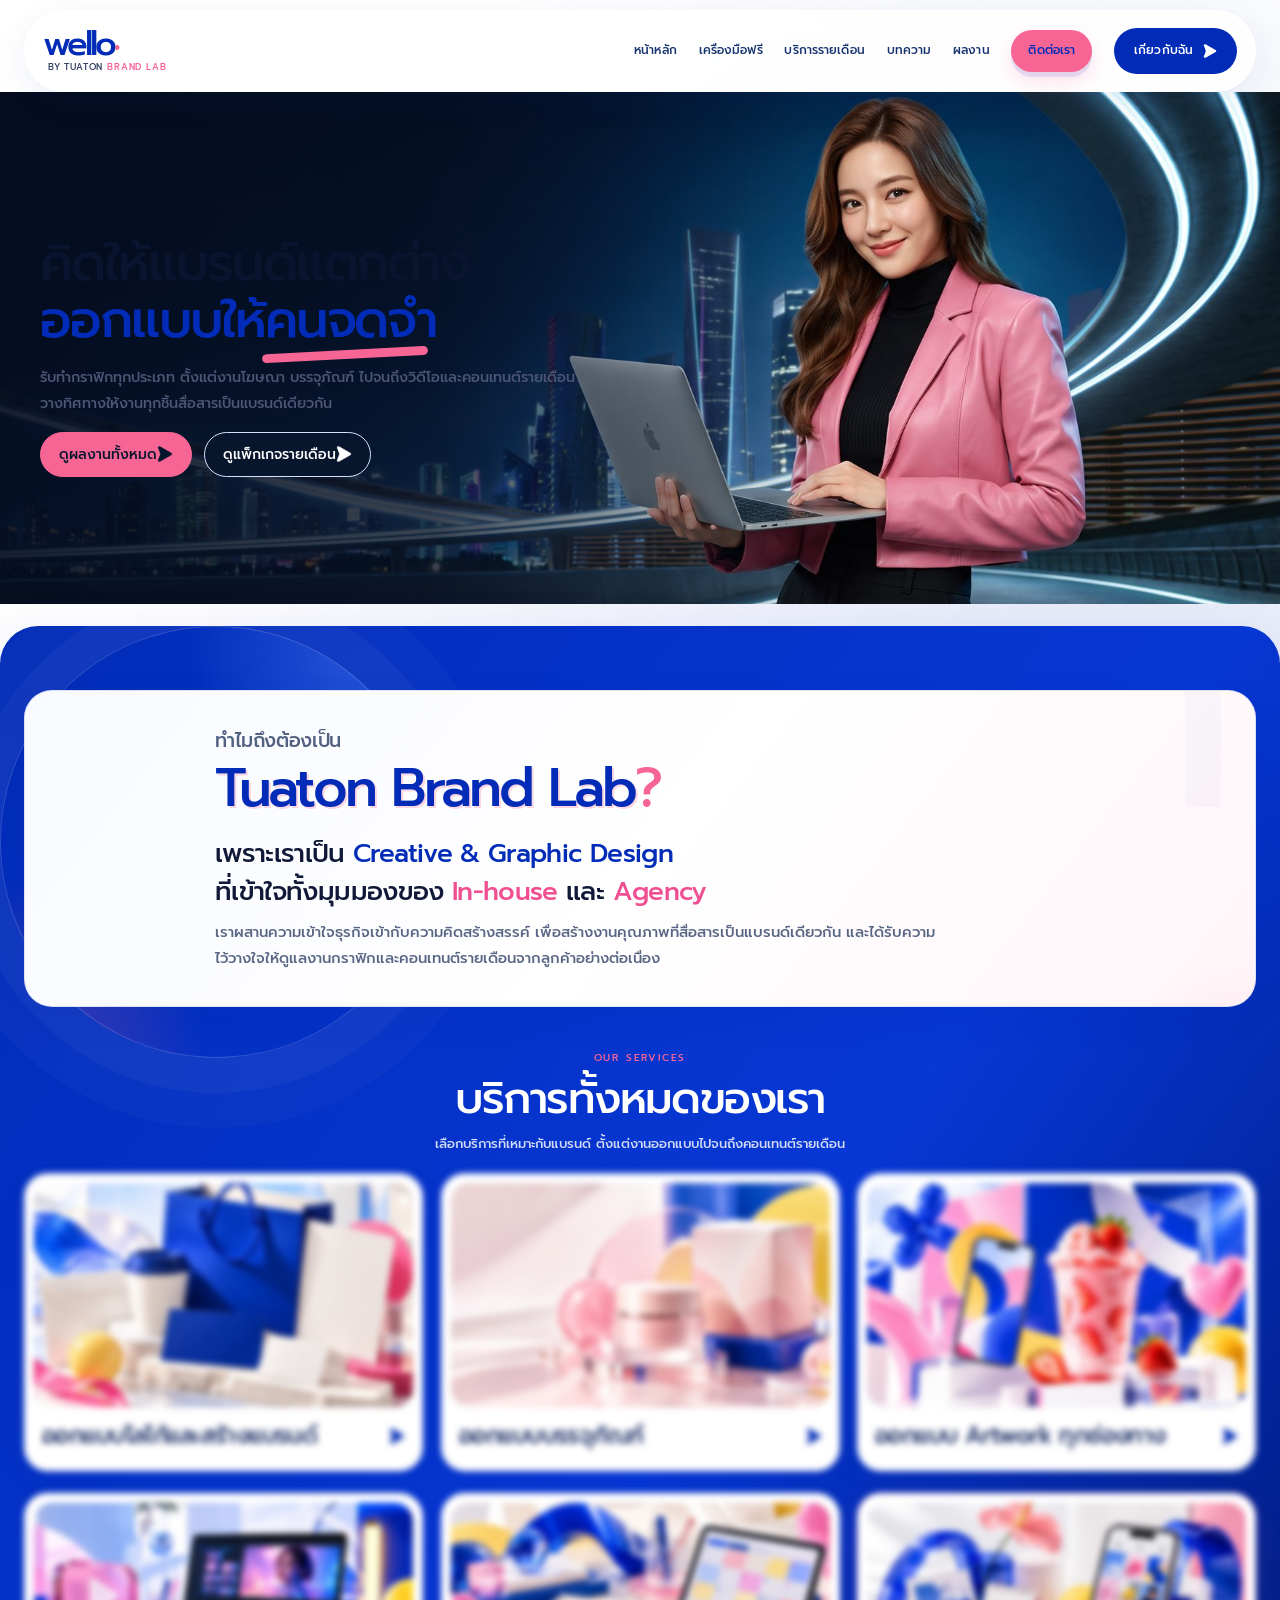
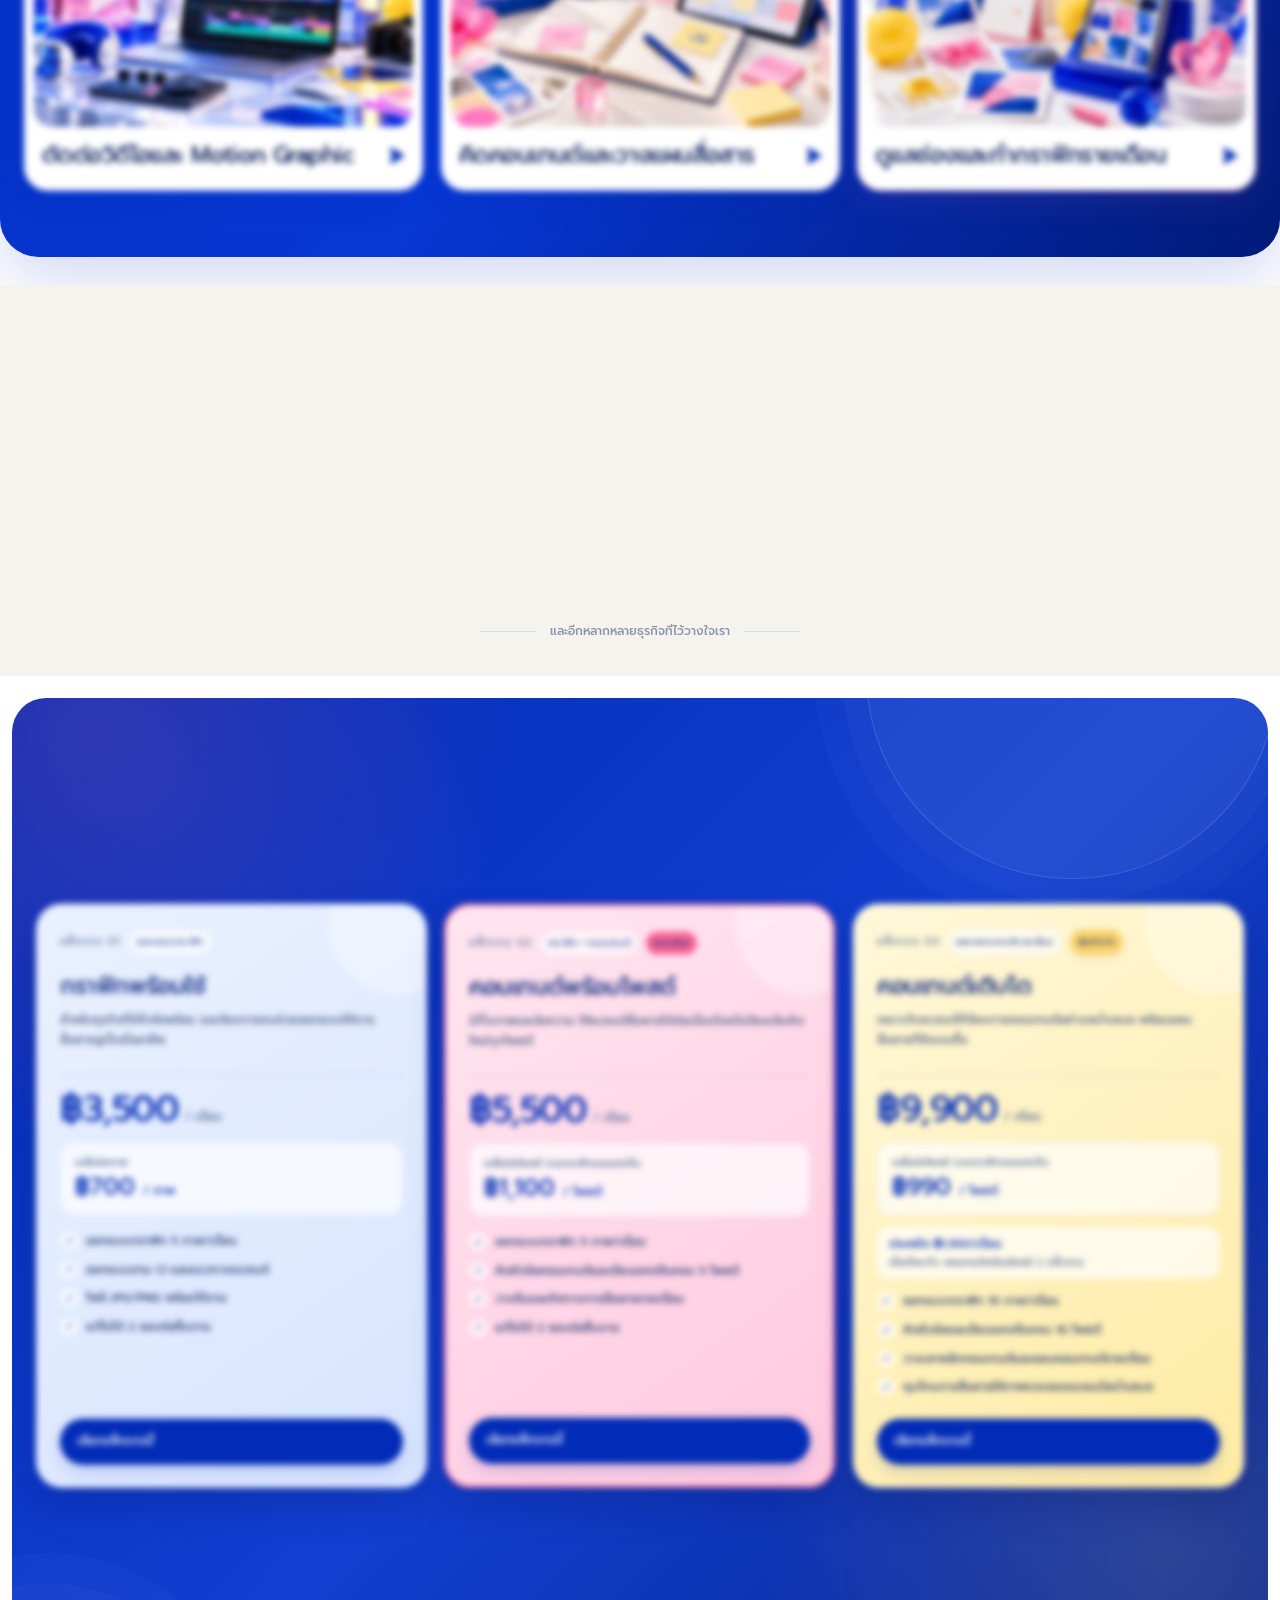
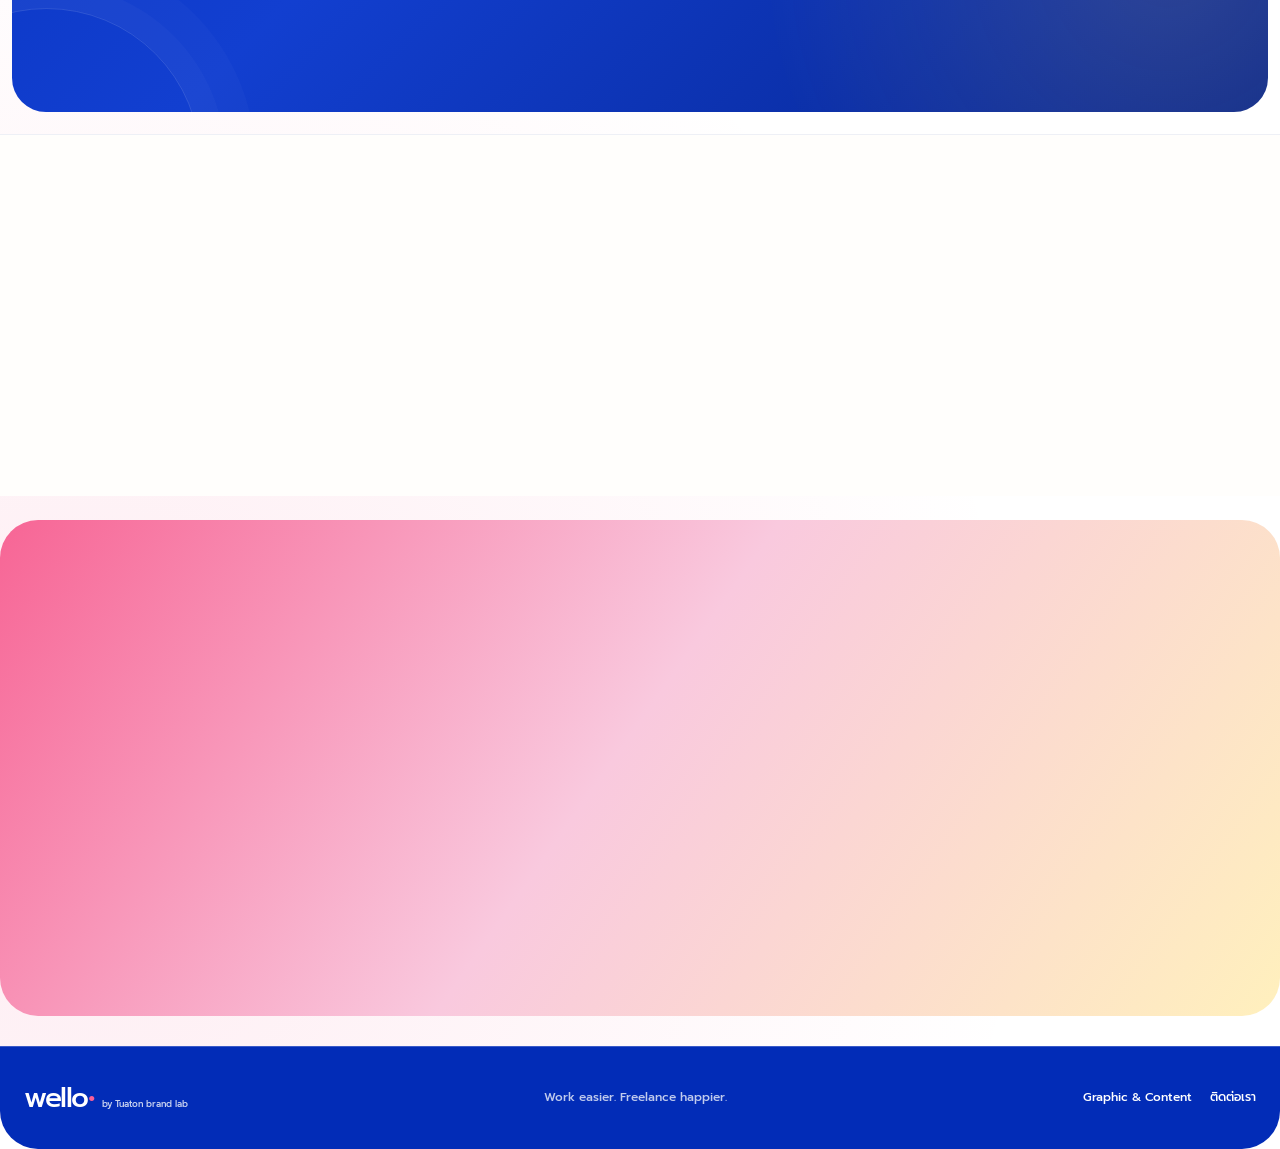
==== commit 360bba5a: "Use the new full-width Wello homepage banner" ====
--- a/index.html
+++ b/index.html
@@ -1095,6 +1095,95 @@
 }
 </style>
 
+<style>
+#creative-services.wello-home-banner {
+  position: relative;
+  isolation: isolate;
+  display: grid;
+  align-items: center;
+  min-height: clamp(420px, 40vw, 700px) !important;
+  padding: 0 !important;
+  background: #07162d;
+  color: #fff;
+}
+.wello-home-banner-image {
+  position: absolute;
+  inset: 0;
+  width: 100%;
+  height: 100%;
+  max-width: none;
+  object-fit: cover;
+  object-position: center 39%;
+  z-index: -2;
+}
+.wello-home-banner::after {
+  content: "";
+  position: absolute;
+  inset: 0;
+  background: linear-gradient(90deg, rgba(5, 13, 31, .92), rgba(5, 13, 31, .78) 34%, transparent 66%);
+  z-index: -1;
+  pointer-events: none;
+}
+.wello-home-banner-inner {
+  width: min(calc(100% - 80px), 1440px);
+  margin-inline: auto;
+  padding-block: 42px;
+}
+.wello-home-banner-copy { width: min(48%, 560px); }
+#creative-services.wello-home-banner h1 {
+  margin: 0 0 16px;
+  color: #fff;
+  font-size: clamp(28px, 3.7vw, 62px);
+  font-weight: 800;
+  line-height: 1.2;
+}
+#creative-services.wello-home-banner h1 em { color: #ff8eb5; font-style: normal; }
+#creative-services.wello-home-banner p {
+  margin: 0 0 24px;
+  color: #eef3ff;
+  font-size: clamp(15px, 1.23vw, 18px);
+  line-height: 1.65;
+}
+.wello-home-banner-actions { display: flex; flex-wrap: wrap; gap: 12px; }
+#creative-services.wello-home-banner .wello-home-banner-actions a {
+  display: inline-flex;
+  align-items: center;
+  justify-content: center;
+  min-height: 44px;
+  padding: 10px 18px;
+  border: 1px solid #f76595;
+  border-radius: 8px;
+  background: #f76595;
+  color: #07162d;
+  font-size: 14px;
+  font-weight: 700;
+  text-decoration: none;
+}
+#creative-services.wello-home-banner .wello-home-banner-actions a + a {
+  background: #07162d;
+  border-color: #d6e1fb;
+  color: #fff;
+}
+.wello-home-banner-actions a:focus-visible { outline: 2px solid white; outline-offset: 4px; }
+.wello-home-banner-actions .ui-action-icon { display: none; }
+@media (max-width: 760px) {
+  #creative-services.wello-home-banner { min-height: 0 !important; }
+  .wello-home-banner-inner {
+    grid-row: 1;
+    width: calc(100% - 36px);
+    padding-block: 30px 24px;
+  }
+  .wello-home-banner-copy { width: 100%; }
+  .wello-home-banner-image {
+    position: static;
+    grid-row: 2;
+    height: auto;
+    aspect-ratio: 6 / 5;
+    object-position: 87% 40%;
+  }
+  .wello-home-banner::after { content: none; }
+}
+</style>
 </head>
 <body>
 <style id="wello-functional-mockup-v5">
@@ -1159,39 +1248,16 @@
 <a class="nav-cta" href="#graphic-services">เกี่ยวกับฉัน <span aria-hidden="true" class="ui-action-icon minimal-triangle"></span></a>
 </div>
 </nav>
-<section aria-labelledby="creative-hero-title" class="creative-marketing-hero" id="creative-services">
-<div aria-hidden="true" class="creative-hero-noise"></div>
-<div class="container creative-hero-layout">
-<div class="creative-hero-copy">
-
+<section aria-labelledby="creative-hero-title" class="wello-home-banner" id="creative-services">
+  <img class="wello-home-banner-image" src="[data-uri]" width="1760" height="982" alt="" fetchpriority="high" />
+  <div class="wello-home-banner-inner">
+    <div class="wello-home-banner-copy">
 <h1 id="creative-hero-title">คิดให้แบรนด์แตกต่าง<br/><em>ออกแบบให้คนจดจำ</em></h1>
 <p class="creative-hero-lead">รับทำกราฟิกทุกประเภท ตั้งแต่งานโฆษณา บรรจุภัณฑ์ ไปจนถึงวิดีโอและคอนเทนต์รายเดือน วางทิศทางให้งานทุกชิ้นสื่อสารเป็นแบรนด์เดียวกัน</p>
 
-<div class="creative-hero-actions"><a class="creative-btn-portfolio" href="https://rungraweepalawat.wixsite.com/my-site" rel="noopener noreferrer" target="_blank">ดูผลงานทั้งหมด <span aria-hidden="true" class="ui-action-icon"></span></a><a class="creative-btn-package" href="#monthly-services">ดูแพ็กเกจรายเดือน <span aria-hidden="true" class="ui-action-icon"></span></a></div>
-</div>
-<div class="creative-hero-art editorial-art hero-art-image tuaton-art-stage" aria-label="ภาพครีเอทีฟของ Tuaton Brand Lab พร้อมผู้หญิงถือแล็ปท็อปและองค์ประกอบสามมิติที่เคลื่อนไหวได้">
-  <div class="tua-stage-glow" aria-hidden="true"></div>
-  <div class="tua-stage-orbit tua-orbit-one" aria-hidden="true"></div>
-  <div class="tua-stage-orbit tua-orbit-two" aria-hidden="true"></div>
-  <div class="tua-stage-orbit tua-orbit-three" aria-hidden="true"></div>
-  <div class="tua-float-token tua-token-star" aria-hidden="true">✦</div>
-  <div class="tua-float-token tua-token-sphere" aria-hidden="true"></div>
-  <div class="tua-float-chip tua-chip-top" aria-hidden="true"><span class="tua-chip-dot"></span> CREATIVE / TECHNOLOGY</div>
-  <div class="tua-float-chip tua-chip-bottom" aria-hidden="true">IDEAS <span>INTO IMPACT</span></div>
-  <div class="tua-depth-glass-orb tua-depth-orb-blue" aria-hidden="true"></div>
-  <div class="tua-depth-glass-orb tua-depth-orb-yellow" aria-hidden="true"></div>
-  <div class="tua-portfolio-gesture" aria-hidden="true">
-    <svg viewBox="0 0 240 92" focusable="false">
-      <path d="M229 18 C184 4 147 14 116 34 S68 69 21 56" fill="none" stroke="#F76595" stroke-width="4" stroke-linecap="round" stroke-dasharray="1 9" />
-      <path d="M35 42 L20 56 L39 63" fill="none" stroke="#022CB7" stroke-width="4" stroke-linecap="round" stroke-linejoin="round" />
-      <path d="M90 9 l5 11 l11 3 l-11 4 l-5 11 l-4 -11 l-11 -4 l11 -3z" fill="#FAD46C" />
-    </svg>
+<div class="wello-home-banner-actions"><a class="creative-btn-portfolio" href="https://rungraweepalawat.wixsite.com/my-site" rel="noopener noreferrer" target="_blank">ดูผลงานทั้งหมด <span aria-hidden="true" class="ui-action-icon"></span></a><a class="creative-btn-package" href="#monthly-services">ดูแพ็กเกจรายเดือน <span aria-hidden="true" class="ui-action-icon"></span></a></div>
+    </div>
   </div>
-  <div class="tua-hero-person-float" aria-hidden="true">
-    <img class="tua-hero-person" alt="ภาพอาร์ตสไตล์ editorial ของผู้หญิงยิ้มอย่างเป็นธรรมชาติในเบลเซอร์สีน้ำเงิน ถือ MacBook และชี้ไปทางปุ่มดูผลงาน ท่ามกลางองค์ประกอบครีเอทีฟโทนน้ำเงิน ชมพู และเหลือง" fetchpriority="high" loading="eager" decoding="async" src="images/hero/hero-person.webp" />
-  </div>
-</div>
-
 </section>
 <section aria-labelledby="graphic-roadmap-title" class="capability-section" id="graphic-services">
 <div class="container">
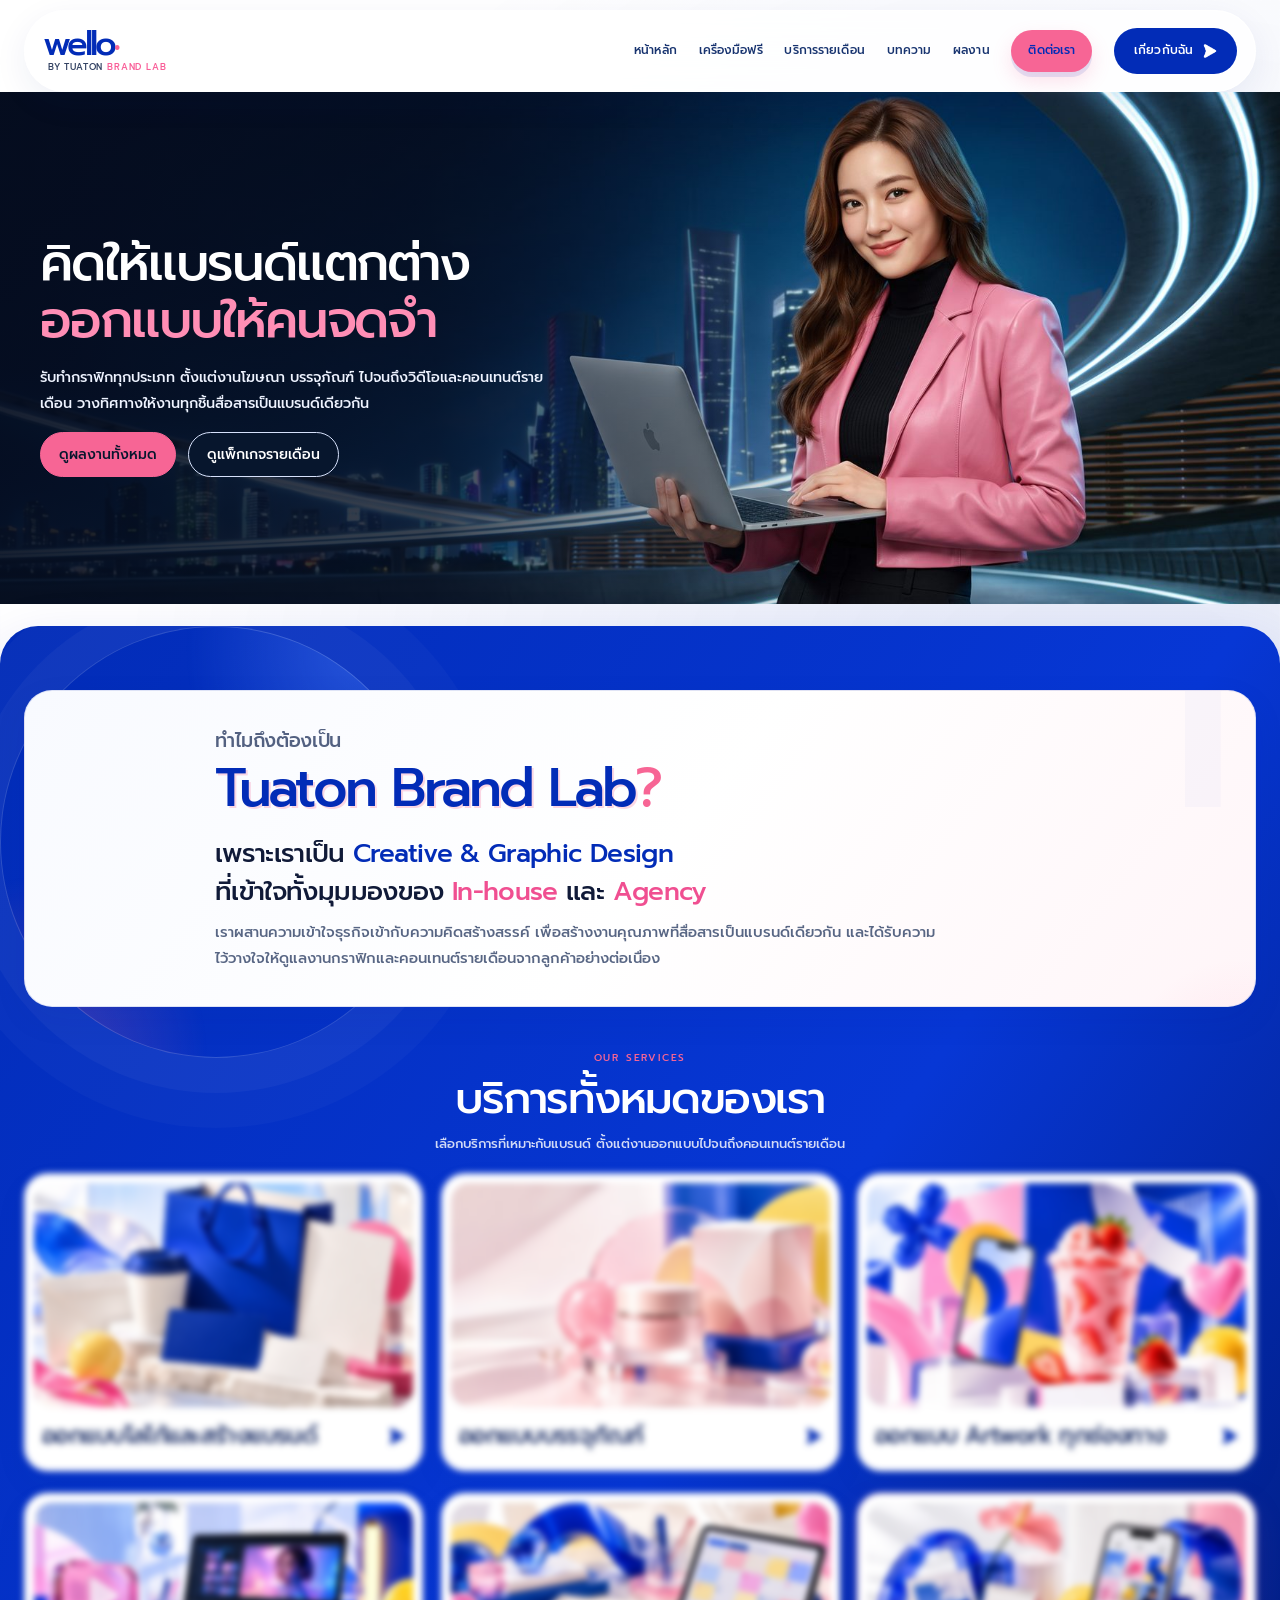
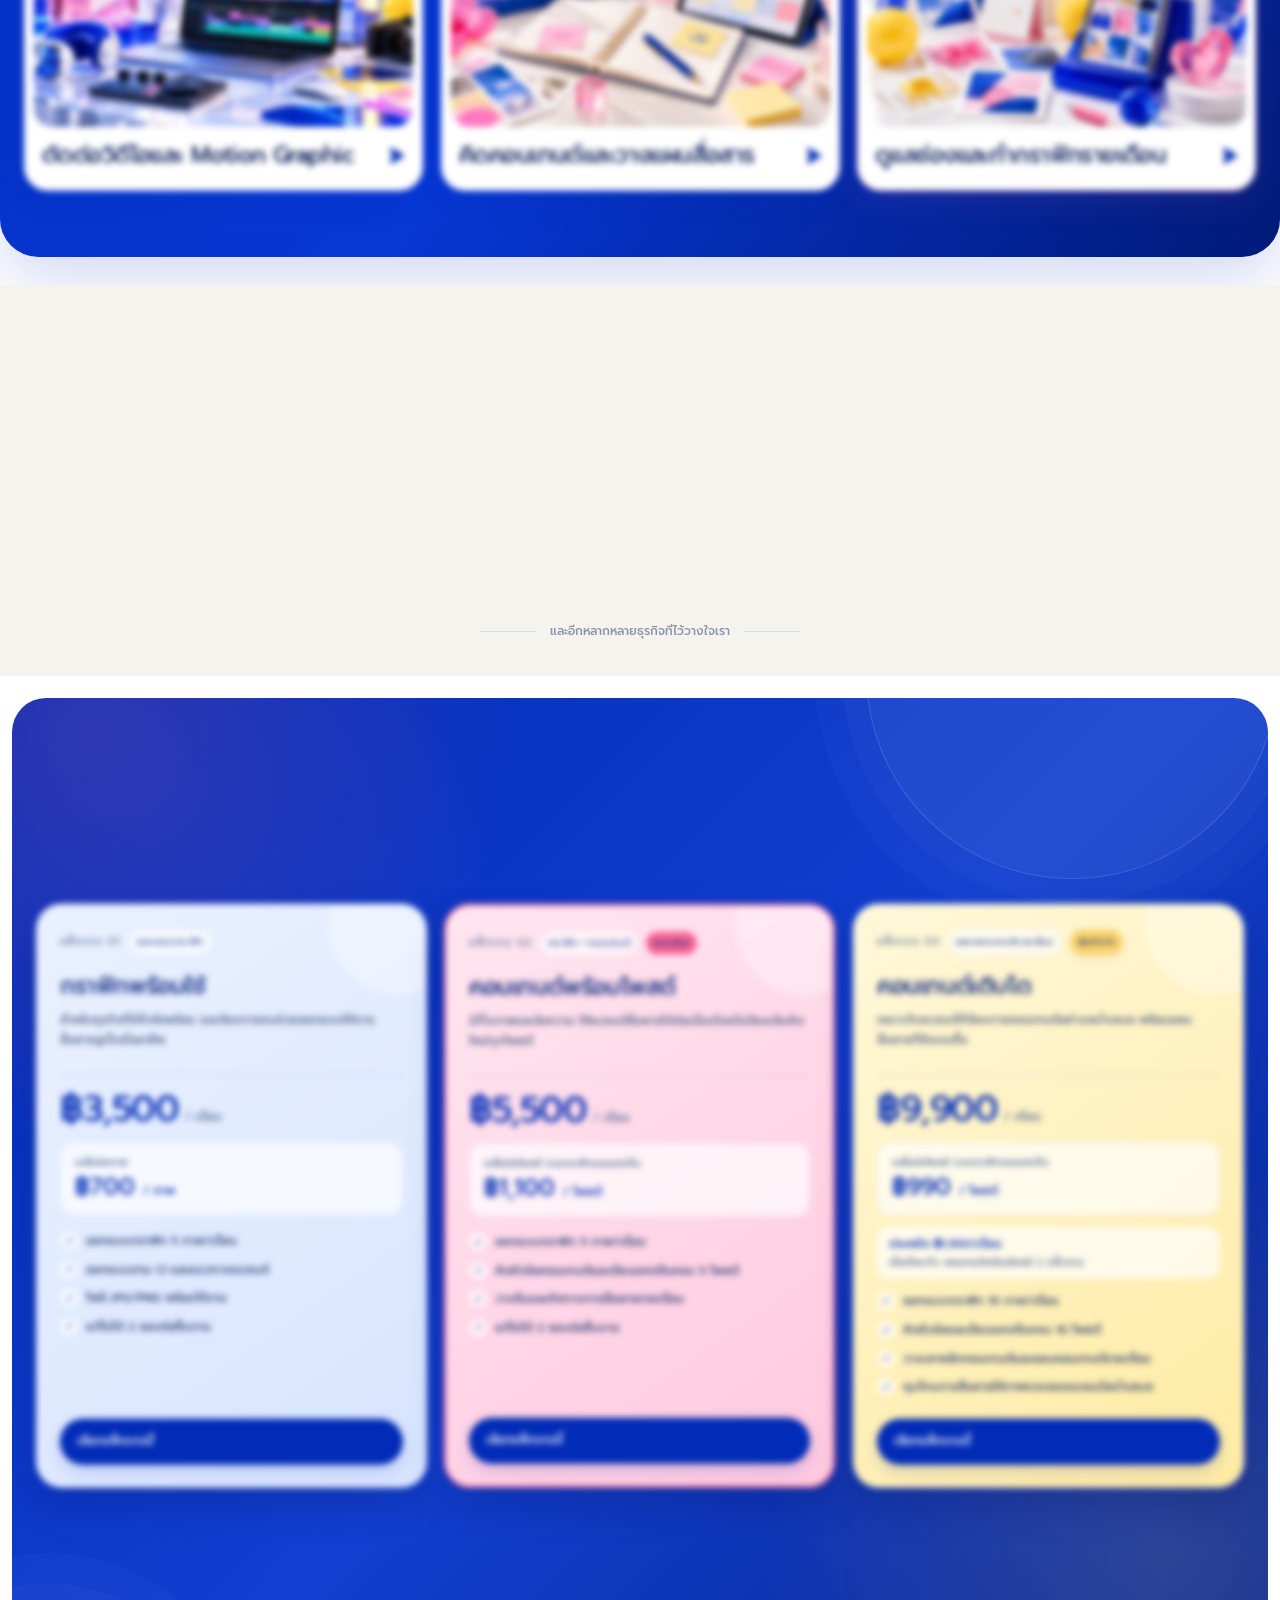
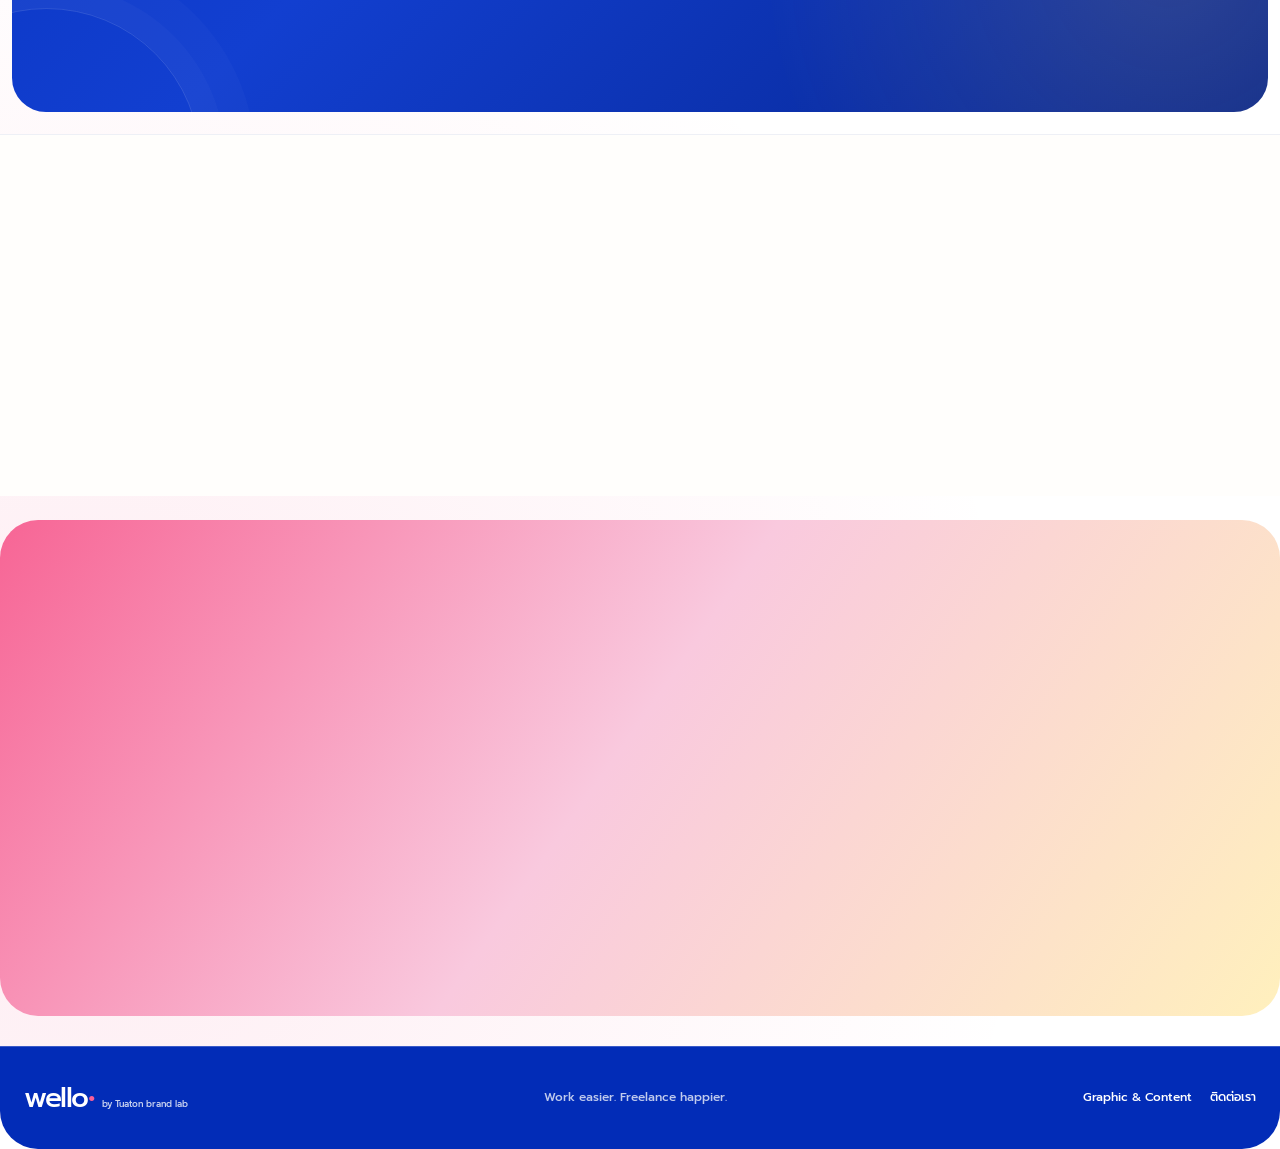
==== commit 0d400d4b: "Improve contrast and text spacing on the homepage banner" ====
--- a/index.html
+++ b/index.html
@@ -1129,18 +1129,20 @@
   margin-inline: auto;
   padding-block: 42px;
 }
-.wello-home-banner-copy { width: min(48%, 560px); }
+.wello-home-banner-copy { width: min(43%, 540px); }
 #creative-services.wello-home-banner h1 {
   margin: 0 0 16px;
-  color: #fff;
+  color: #fff !important;
+  text-shadow: none !important;
   font-size: clamp(28px, 3.7vw, 62px);
   font-weight: 800;
   line-height: 1.2;
 }
-#creative-services.wello-home-banner h1 em { color: #ff8eb5; font-style: normal; }
+#creative-services.wello-home-banner h1 em { color: #ff8eb5 !important; font-style: normal; text-shadow: none !important; background: none !important; -webkit-text-fill-color: currentColor !important; }
+#creative-services.wello-home-banner h1 em::after { display: none !important; }
 #creative-services.wello-home-banner p {
   margin: 0 0 24px;
-  color: #eef3ff;
+  color: #eef3ff !important;
   font-size: clamp(15px, 1.23vw, 18px);
   line-height: 1.65;
 }
@@ -1165,7 +1167,7 @@
   color: #fff;
 }
 .wello-home-banner-actions a:focus-visible { outline: 2px solid white; outline-offset: 4px; }
-.wello-home-banner-actions .ui-action-icon { display: none; }
+#creative-services.wello-home-banner .wello-home-banner-actions .ui-action-icon { display: none !important; }
 @media (max-width: 760px) {
   #creative-services.wello-home-banner { min-height: 0 !important; }
   .wello-home-banner-inner {
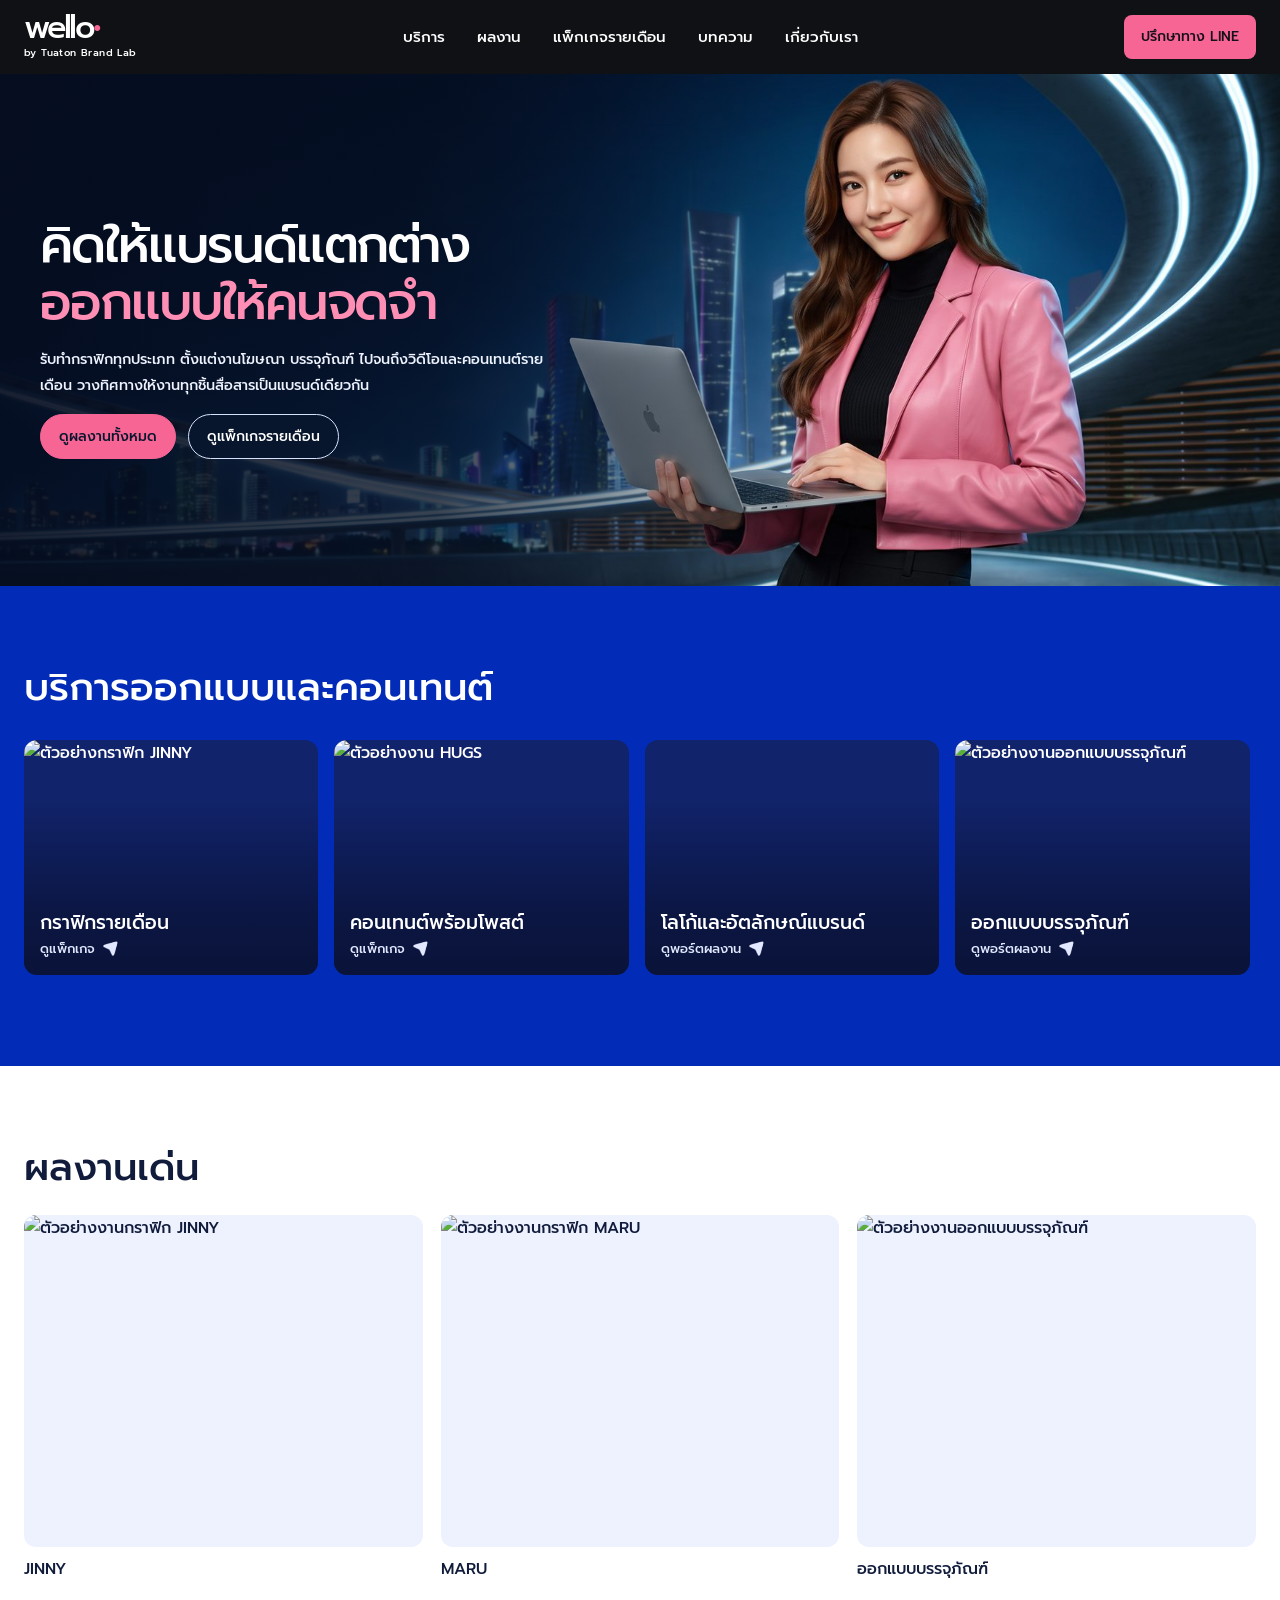
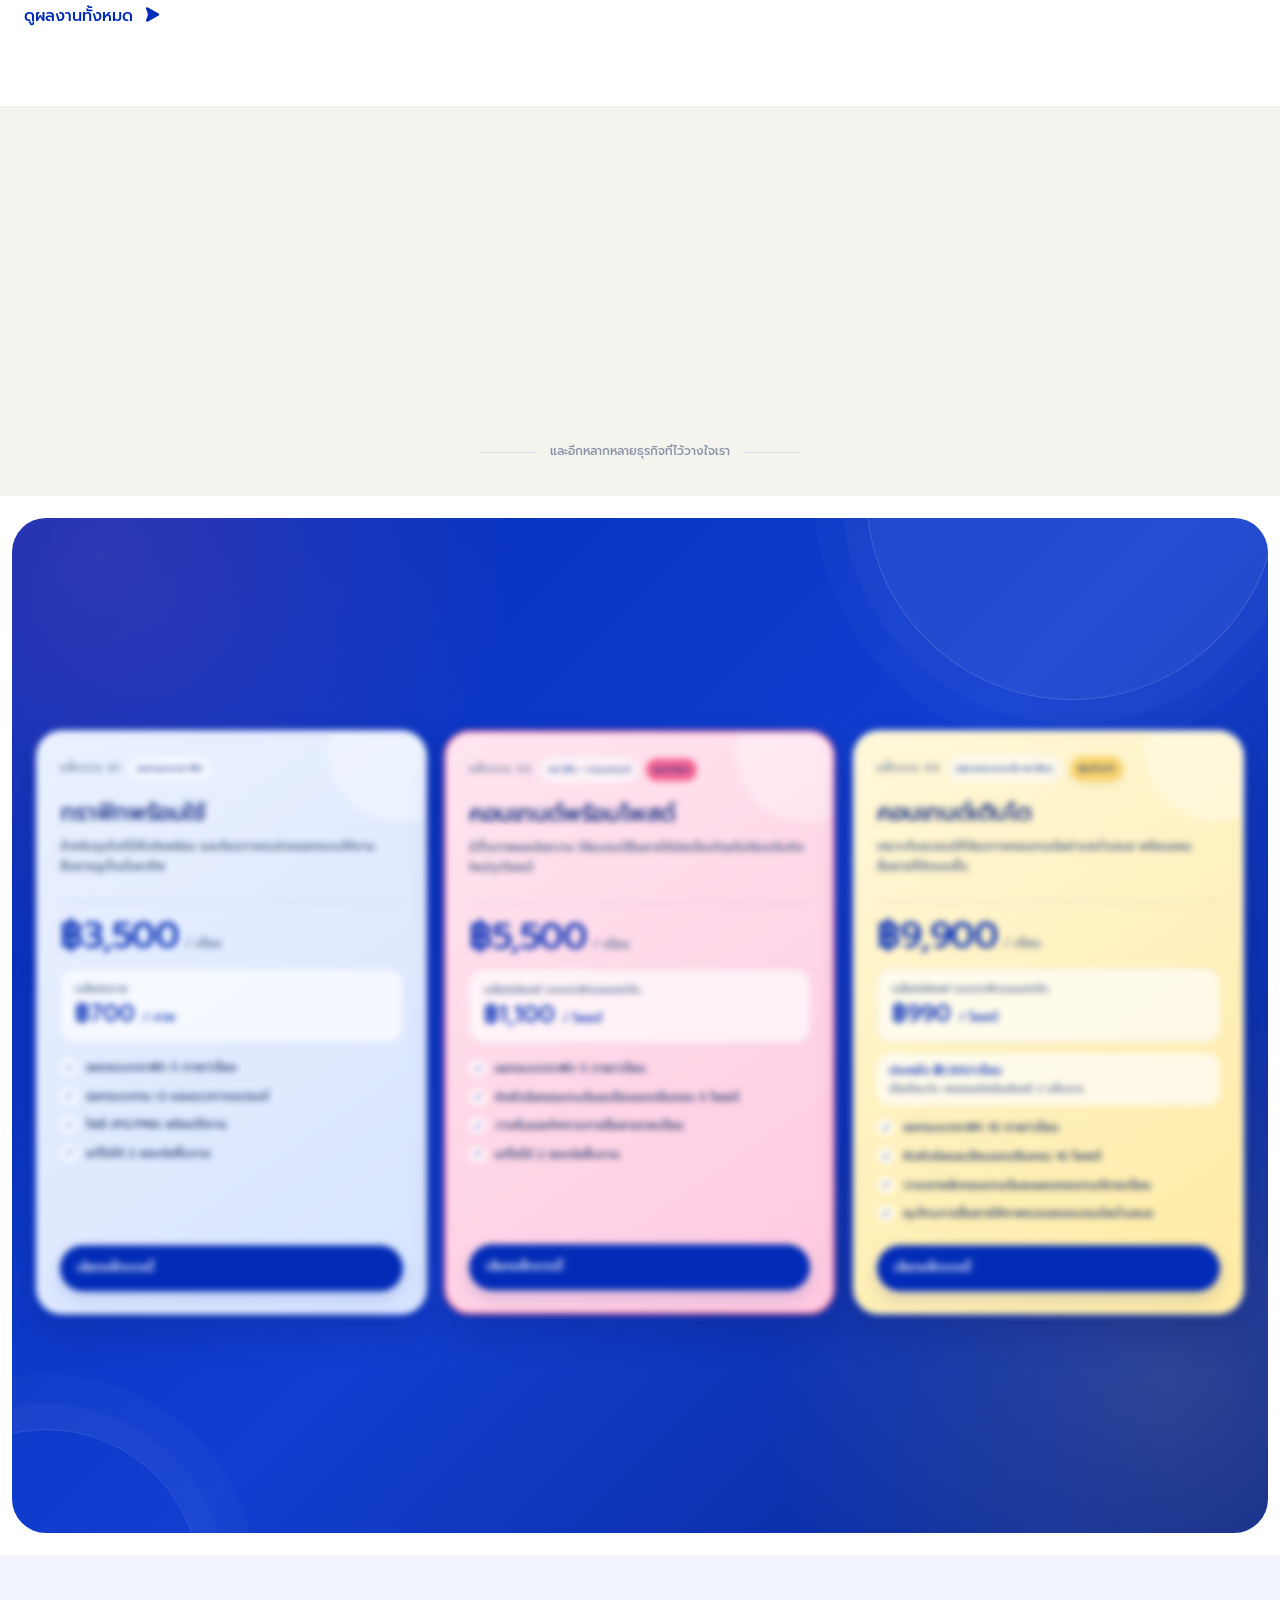
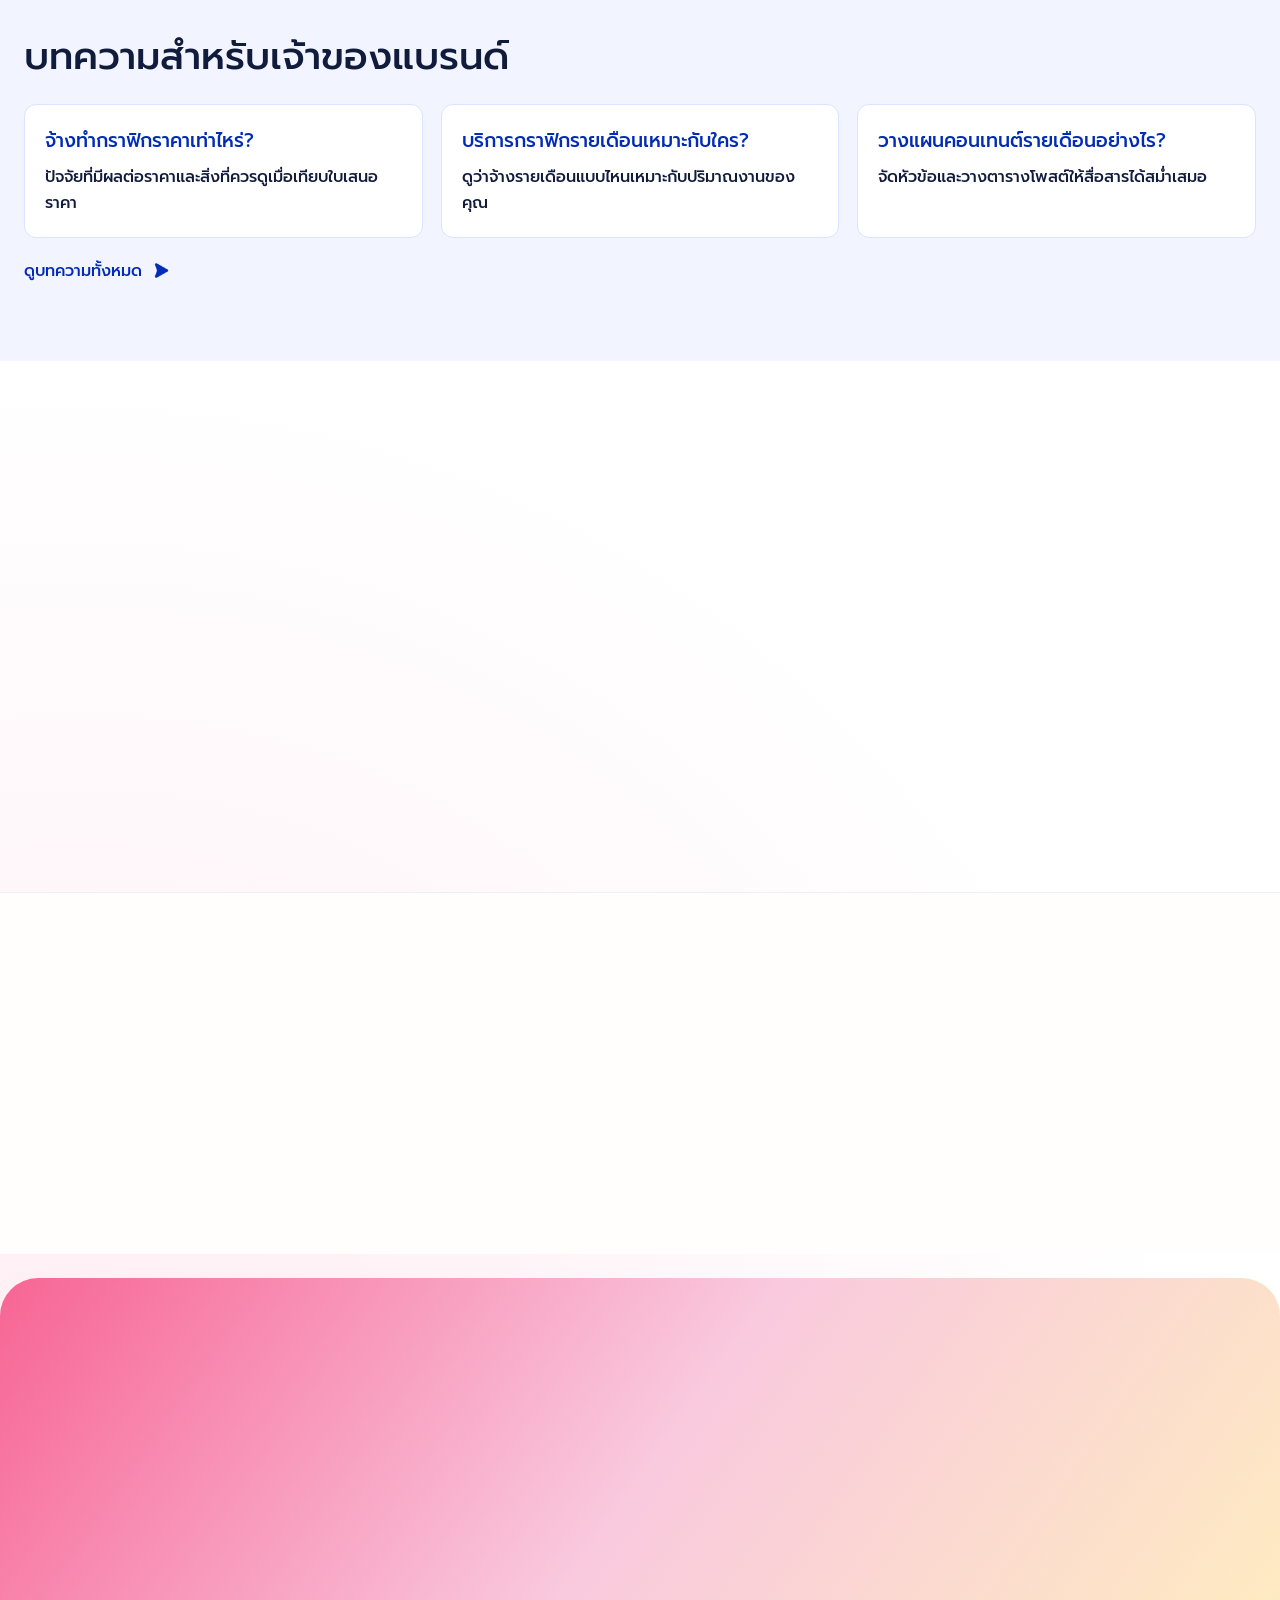
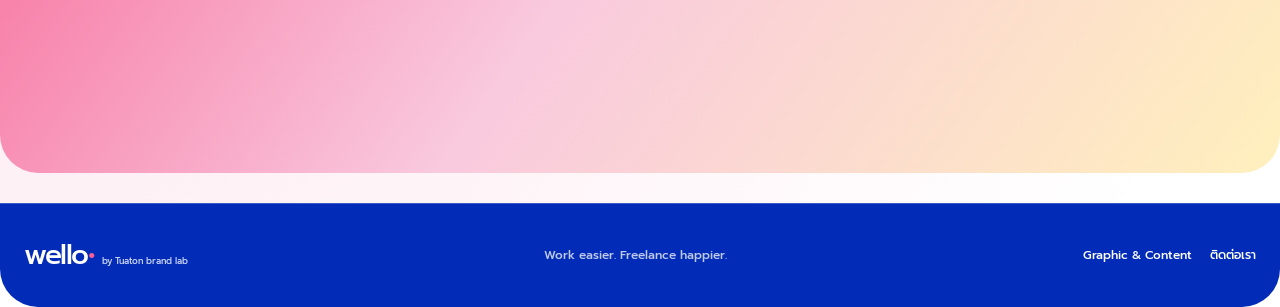
==== commit 000c3bd4: "Refresh Wello homepage navigation, services, portfolio and articles" ====
--- a/index.html
+++ b/index.html
@@ -1186,6 +1186,55 @@
   .wello-home-banner::after { content: none; }
 }
 </style>
+<style>
+.wello-topbar { background:#101114; color:#fff; position:relative; z-index:20; }
+.wello-topbar-inner,.wello-front-wrap { width:min(calc(100% - 48px), 1320px); margin-inline:auto; }
+.wello-topbar-inner { display:grid; grid-template-columns:auto 1fr auto; gap:28px; align-items:center; min-height:74px; }
+.wello-topbar a { text-decoration:none; color:inherit; }
+.wello-topbar-logo { display:grid; gap:1px; justify-self:start; }
+.wello-topbar-logo strong { font-size:32px; letter-spacing:-.08em; line-height:1; }
+.wello-topbar-logo span { color:#f76595; }
+.wello-topbar-logo small { font-size:10px; letter-spacing:.04em; }
+.wello-topbar-menu { display:flex; align-items:center; justify-content:center; flex-wrap:wrap; gap:clamp(16px,2.5vw,38px); font-size:15px; font-weight:650; }
+.wello-topbar-menu a:hover { color:#ff9abd; }
+.wello-topbar a.wello-topbar-line { display:grid; place-items:center; min-height:44px; padding:8px 17px; color:#141019; background:#f76595; border-radius:8px; font-size:14px; font-weight:750; white-space:nowrap; }
+.wello-topbar-toggle { display:none; }
+.wello-topbar :focus-visible,.wello-service-tile:focus-visible { outline:2px solid #fff; outline-offset:4px; }
+.wello-service-band,.wello-front-section { padding:clamp(38px,6vw,78px) 0; }
+.wello-service-band { background:#022cb7; color:#fff; }
+.wello-front-wrap > h2 { margin:0 0 24px; font-size:clamp(25px,3vw,42px); line-height:1.25; }
+.wello-service-band h2 { color:#fff; }
+.wello-service-list { list-style:none; display:grid; grid-auto-flow:column; grid-auto-columns:clamp(218px,23vw,325px); gap:16px; margin:0; padding:5px 5px 14px; overflow-x:auto; scroll-snap-type:x proximity; scrollbar-color:#a9bbff #09258d; }
+.wello-service-list li { min-width:0; scroll-snap-align:start; }
+.wello-service-tile { position:relative; isolation:isolate; overflow:hidden; display:flex; flex-direction:column; justify-content:end; min-height:210px; aspect-ratio:5/4; padding:16px; border-radius:13px; background:#11236b; color:#fff; text-decoration:none; }
+.wello-service-tile img,.wello-service-tile::after { position:absolute; inset:0; width:100%; height:100%; z-index:-1; }
+.wello-service-tile img { object-fit:cover; }
+.wello-service-tile::after { content:""; background:linear-gradient(0deg,#0a1339 2%,rgba(10,19,57,.8) 26%,transparent 76%); }
+.wello-service-tile > span { font-size:19px; font-weight:750; }
+.wello-service-tile small { color:#e1e8ff; font-size:13px; }
+.wello-service-tile:hover > span { text-decoration:underline; text-underline-offset:4px; }
+.wello-front-section { background:#fff; color:#111c3c; }
+.wello-front-grid { display:grid; grid-template-columns:repeat(3,minmax(0,1fr)); gap:18px; }
+.wello-front-grid figure { margin:0; }
+.wello-front-grid img { display:block; width:100%; height:auto; border-radius:12px; background:#eef2ff; }
+.wello-front-grid figcaption { margin-top:9px; font-weight:700; }
+.wello-front-blog { background:#f2f5ff; }
+.wello-front-blog article { padding:20px; border:1px solid #dbe4ff; background:#fff; border-radius:12px; }
+.wello-front-blog h3 { margin:0 0 8px; font-size:19px; }
+.wello-front-blog h3 a,.wello-front-more { color:#022cb7; }
+.wello-front-blog p { margin:0; }
+.wello-front-more { display:inline-block; margin-top:20px; font-weight:750; }
+@media(max-width:760px) {
+  .wello-topbar-inner,.wello-front-wrap { width:calc(100% - 36px); }
+  .wello-topbar-inner { grid-template-columns:1fr auto auto; gap:10px; min-height:68px; }
+  .wello-topbar-line { grid-column:2; grid-row:1; }
+  .wello-topbar-toggle { grid-column:3; grid-row:1; display:grid; place-items:center; width:44px; height:44px; background:#22242a; color:#fff; border:1px solid #545863; border-radius:8px; cursor:pointer; }
+  .wello-topbar-menu { grid-column:1/-1; display:none; padding-bottom:14px; }
+  .wello-topbar-menu.is-open { display:grid; justify-content:stretch; gap:0; }
+  .wello-topbar-menu a { padding:10px 0; }
+  .wello-front-grid { grid-template-columns:1fr; }
+}
+</style>
 </head>
 <body>
 <style id="wello-functional-mockup-v5">
@@ -1231,24 +1280,19 @@
 </style>
 <!-- HOME -->
 <section class="home" id="home">
-<nav class="nav container">
-<a aria-label="Wello by Tuaton Brand Lab" class="brand-row" href="#home">
-<span class="brand-wordmark">wello<span>•</span></span>
-<span class="brand-byline">by Tuaton <b>brand lab</b></span>
-</a>
-<a class="mobile-contact-link" href="#contact">ติดต่อเรา</a>
-<button aria-label="เปิดเมนู" aria-expanded="false" aria-controls="wello-mobile-primary-menu" class="mobile-nav-toggle" type="button">
-<span aria-hidden="true"></span><span aria-hidden="true"></span><span aria-hidden="true"></span>
-</button>
-<div class="nav-right" id="wello-mobile-primary-menu">
-<a href="#home">หน้าหลัก</a>
-<a href="tools/index.html">เครื่องมือฟรี</a>
-<a href="#monthly-services">บริการรายเดือน</a>
-<a href="blog/index.html">บทความ</a>
-<a href="https://rungraweepalawat.wixsite.com/my-site" rel="noopener noreferrer" target="_blank">ผลงาน</a>
-<a href="#contact">ติดต่อเรา</a>
-<a class="nav-cta" href="#graphic-services">เกี่ยวกับฉัน <span aria-hidden="true" class="ui-action-icon minimal-triangle"></span></a>
-</div>
+<nav class="wello-topbar" aria-label="เมนูหลัก">
+  <div class="wello-topbar-inner">
+    <a class="wello-topbar-logo" href="#home" aria-label="Wello by Tuaton Brand Lab หน้าหลัก"><strong>wello<span>•</span></strong><small>by Tuaton Brand Lab</small></a>
+    <button class="wello-topbar-toggle" aria-label="เปิดเมนู" aria-expanded="false" aria-controls="wello-mobile-primary-menu" type="button">☰</button>
+    <div class="wello-topbar-menu" id="wello-mobile-primary-menu">
+      <a href="#all-services-title">บริการ</a>
+      <a href="https://rungraweepalawat.wixsite.com/my-site" target="_blank" rel="noopener noreferrer">ผลงาน</a>
+      <a href="#monthly-services">แพ็กเกจรายเดือน</a>
+      <a href="blog/index.html">บทความ</a>
+      <a href="#tuaton-belief-title">เกี่ยวกับเรา</a>
+    </div>
+    <a class="wello-topbar-line" href="https://lin.ee/o5zQWMJ" target="_blank" rel="noopener noreferrer">ปรึกษาทาง LINE</a>
+  </div>
 </nav>
 <section aria-labelledby="creative-hero-title" class="wello-home-banner" id="creative-services">
   <img class="wello-home-banner-image" src="[data-uri]" width="1760" height="982" alt="" fetchpriority="high" />
@@ -1261,76 +1305,30 @@
     </div>
   </div>
 </section>
-<section aria-labelledby="graphic-roadmap-title" class="capability-section" id="graphic-services">
-<div class="container">
-<section class="tuaton-belief" aria-labelledby="tuaton-belief-title">
-  <div class="tuaton-belief-copy">
-    <p class="tuaton-belief-question">ทำไมถึงต้องเป็น</p>
-    <h2 id="tuaton-belief-title"><span class="tuaton-belief-brand">Tuaton Brand Lab</span><span class="tuaton-belief-mark">?</span></h2>
-    <p class="tuaton-belief-statement">เพราะเราเป็น <strong>Creative &amp; Graphic Design</strong><br class="tuaton-belief-desktop-break"> ที่เข้าใจทั้งมุมมองของ <span>In-house</span> และ <span>Agency</span></p>
-    <p class="tuaton-belief-description">เราผสานความเข้าใจธุรกิจเข้ากับความคิดสร้างสรรค์ เพื่อสร้างงานคุณภาพที่สื่อสารเป็นแบรนด์เดียวกัน และได้รับความไว้วางใจให้ดูแลงานกราฟิกและคอนเทนต์รายเดือนจากลูกค้าอย่างต่อเนื่อง</p>
+<section class="wello-service-band" aria-labelledby="all-services-title">
+  <div class="wello-front-wrap">
+    <h2 id="all-services-title">บริการออกแบบและคอนเทนต์</h2>
+    <ul class="wello-service-list">
+      <li><a class="wello-service-tile" href="#graphic-monthly-plan"><img src="https://static.wixstatic.com/media/13fa08_f431e42aacde4fc9aad4d49b7e738d8f~mv2.jpg/v1/fill/w_520,h_420,al_c,q_85/13fa08_f431e42aacde4fc9aad4d49b7e738d8f~mv2.jpg" width="520" height="420" loading="lazy" decoding="async" alt="ตัวอย่างกราฟิก JINNY"><span>กราฟิกรายเดือน</span><small>ดูแพ็กเกจ <span aria-hidden="true">↗</span></small></a></li>
+      <li><a class="wello-service-tile" href="#content-monthly-plan"><img src="https://static.wixstatic.com/media/13fa08_4377c09932004f8c89b1d2e1e2dfeddd~mv2.jpg/v1/fill/w_520,h_420,al_c,q_85/13fa08_4377c09932004f8c89b1d2e1e2dfeddd~mv2.jpg" width="520" height="420" loading="lazy" decoding="async" alt="ตัวอย่างงาน HUGS"><span>คอนเทนต์พร้อมโพสต์</span><small>ดูแพ็กเกจ <span aria-hidden="true">↗</span></small></a></li>
+      <li><a class="wello-service-tile" href="https://rungraweepalawat.wixsite.com/my-site" target="_blank" rel="noopener noreferrer"><span>โลโก้และอัตลักษณ์แบรนด์</span><small>ดูพอร์ตผลงาน <span aria-hidden="true">↗</span></small></a></li>
+      <li><a class="wello-service-tile" href="https://rungraweepalawat.wixsite.com/my-site" target="_blank" rel="noopener noreferrer"><img src="https://static.wixstatic.com/media/13fa08_778b643bbd7148d4baa694a6553dae32~mv2.jpg/v1/fill/w_520,h_420,al_c,q_85/13fa08_778b643bbd7148d4baa694a6553dae32~mv2.jpg" width="520" height="420" loading="lazy" decoding="async" alt="ตัวอย่างงานออกแบบบรรจุภัณฑ์"><span>ออกแบบบรรจุภัณฑ์</span><small>ดูพอร์ตผลงาน <span aria-hidden="true">↗</span></small></a></li>
+      <li><a class="wello-service-tile" href="https://rungraweepalawat.wixsite.com/my-site" target="_blank" rel="noopener noreferrer"><img src="https://static.wixstatic.com/media/13fa08_7c1c2a884d77462097d6c0d7b2617a4a~mv2.jpg/v1/fill/w_520,h_420,al_c,q_85/13fa08_7c1c2a884d77462097d6c0d7b2617a4a~mv2.jpg" width="520" height="420" loading="lazy" decoding="async" alt="งานกราฟิกห้างทองเยาวราชกรุงเทพ"><span>กราฟิกโฆษณาและแคมเปญ</span><small>ดูพอร์ตผลงาน <span aria-hidden="true">↗</span></small></a></li>
+      <li><a class="wello-service-tile" href="#contact"><span>วิดีโอและโมชั่นกราฟิก</span><small>สอบถามบริการ <span aria-hidden="true">↗</span></small></a></li>
+    </ul>
   </div>
 </section>
-
-<div class="graphic-services-heading">
-  <div class="graphic-services-eyebrow">OUR SERVICES</div>
-  <h2 id="all-services-title">บริการทั้งหมดของเรา</h2>
-  <p>เลือกบริการที่เหมาะกับแบรนด์ ตั้งแต่งานออกแบบไปจนถึงคอนเทนต์รายเดือน</p>
-</div>
-
-<div class="graphic-service-grid" aria-label="บริการกราฟิกและคอนเทนต์ของ Tuaton Brand Lab">
-  <a class="graphic-service-card" href="#contact" aria-label="สอบถามบริการออกแบบโลโก้และสร้างแบรนด์">
-    <div class="graphic-service-visual gs-brand">
-      <img loading="lazy" src="images/services/brand-identity.webp" alt="ภาพอาร์ตสติลไลฟ์งานสร้างแบรนด์และเครื่องเขียนสีน้ำเงินชมพูเหลือง" />
+<section class="wello-front-section" aria-labelledby="wello-work-title">
+  <div class="wello-front-wrap">
+    <h2 id="wello-work-title">ผลงานเด่น</h2>
+    <div class="wello-front-grid">
+      <figure><img src="https://static.wixstatic.com/media/13fa08_f431e42aacde4fc9aad4d49b7e738d8f~mv2.jpg/v1/fill/w_600,h_500,al_c,q_85/13fa08_f431e42aacde4fc9aad4d49b7e738d8f~mv2.jpg" width="600" height="500" loading="lazy" decoding="async" alt="ตัวอย่างงานกราฟิก JINNY"><figcaption>JINNY</figcaption></figure>
+      <figure><img src="https://static.wixstatic.com/media/13fa08_2b37ecf1dd6a43c596c23cd483a5f4f9~mv2.jpg/v1/fill/w_600,h_500,al_c,q_85/13fa08_2b37ecf1dd6a43c596c23cd483a5f4f9~mv2.jpg" width="600" height="500" loading="lazy" decoding="async" alt="ตัวอย่างงานกราฟิก MARU"><figcaption>MARU</figcaption></figure>
+      <figure><img src="https://static.wixstatic.com/media/13fa08_778b643bbd7148d4baa694a6553dae32~mv2.jpg/v1/fill/w_600,h_500,al_c,q_85/13fa08_778b643bbd7148d4baa694a6553dae32~mv2.jpg" width="600" height="500" loading="lazy" decoding="async" alt="ตัวอย่างงานออกแบบบรรจุภัณฑ์"><figcaption>ออกแบบบรรจุภัณฑ์</figcaption></figure>
     </div>
-    <div class="graphic-service-info">
-      <div class="graphic-service-title"><h3>ออกแบบโลโก้และสร้างแบรนด์</h3><span class="ui-action-icon service-triangle" aria-hidden="true"></span></div>
-    </div>
-  </a>
-  <a class="graphic-service-card" href="#contact" aria-label="สอบถามบริการออกแบบบรรจุภัณฑ์">
-    <div class="graphic-service-visual gs-packaging">
-      <img loading="lazy" src="images/services/packaging-design.webp" alt="ภาพสติลไลฟ์บรรจุภัณฑ์เครื่องสำอางสีชมพูและน้ำเงิน" />
-    </div>
-    <div class="graphic-service-info">
-      <div class="graphic-service-title"><h3>ออกแบบบรรจุภัณฑ์</h3><span class="ui-action-icon service-triangle" aria-hidden="true"></span></div>
-    </div>
-  </a>
-  <a class="graphic-service-card" href="#contact" aria-label="สอบถามบริการออกแบบอาร์ตเวิร์กและแคมเปญ">
-    <div class="graphic-service-visual gs-artwork">
-      <img loading="lazy" src="images/services/artwork-campaign.webp" alt="ภาพโฆษณาเครื่องดื่มสตรอว์เบอร์รีพร้อมพร็อพสี CI" />
-    </div>
-    <div class="graphic-service-info">
-      <div class="graphic-service-title"><h3>ออกแบบ Artwork ทุกช่องทาง</h3><span class="ui-action-icon service-triangle" aria-hidden="true"></span></div>
-    </div>
-  </a>
-  <a class="graphic-service-card" href="#contact" aria-label="สอบถามบริการตัดต่อวิดีโอและโมชั่นกราฟิก">
-    <div class="graphic-service-visual gs-video">
-      <img loading="lazy" src="images/services/video-editing.webp" alt="ภาพเวิร์กสเปซตัดต่อวิดีโอพร้อมหน้าจอและอุปกรณ์สร้างสรรค์" />
-    </div>
-    <div class="graphic-service-info">
-      <div class="graphic-service-title"><h3>ตัดต่อวิดีโอและ Motion Graphic</h3><span class="ui-action-icon service-triangle" aria-hidden="true"></span></div>
-    </div>
-  </a>
-  <a class="graphic-service-card" href="#contact" aria-label="สอบถามบริการคิดคอนเทนต์และวางแผนการสื่อสาร">
-    <div class="graphic-service-visual gs-content">
-      <img loading="lazy" src="images/services/content-planning.webp" alt="ภาพพื้นที่วางแผนคอนเทนต์พร้อมสมุด แท็บเล็ต และเครื่องเขียน" />
-    </div>
-    <div class="graphic-service-info">
-      <div class="graphic-service-title"><h3>คิดคอนเทนต์และวางแผนสื่อสาร</h3><span class="ui-action-icon service-triangle" aria-hidden="true"></span></div>
-    </div>
-  </a>
-  <a class="graphic-service-card graphic-service-card-featured" href="#monthly-services" aria-label="ดูบริการดูแลช่องและทำกราฟิกรายเดือน">
-    <div class="graphic-service-visual gs-monthly">
-      <img loading="lazy" src="images/services/monthly-creative.webp" alt="ภาพสมาร์ตโฟนแสดงกริดคอนเทนต์โซเชียลมีเดียในสตูดิโอ" />
-    </div>
-    <div class="graphic-service-info">
-      <div class="graphic-service-title"><h3>ดูแลช่องและทำกราฟิกรายเดือน</h3><span class="ui-action-icon service-triangle" aria-hidden="true"></span></div>
-    </div>
-  </a>
-</div>
-</div>
+    <a class="wello-front-more" href="https://rungraweepalawat.wixsite.com/my-site" target="_blank" rel="noopener noreferrer">ดูผลงานทั้งหมด →</a>
+  </div>
 </section>
-
 <section aria-label="OUR CLIENTS" class="trusted-brands-v7" id="trusted-brands">
 <div class="container trusted-v7-head">
 <div class="trusted-v7-eyebrow">TRUSTED BY</div>
@@ -1356,7 +1354,7 @@
   <p>ดูราคา จำนวนโพสต์ และต้นทุนเฉลี่ยได้ชัดเจนก่อนเลือกแพ็กเกจ</p>
 </div>
 <div class="monthly-plan-grid monthly-pricing-grid">
-  <article class="monthly-plan-card pricing-card pricing-card-blue">
+  <article id="graphic-monthly-plan" class="monthly-plan-card pricing-card pricing-card-blue">
     <div class="plan-number">แพ็กเกจ 01 <span class="pricing-type">ออกแบบกราฟิก</span></div>
     <h4>กราฟิกพร้อมใช้</h4>
     <p class="pricing-summary">สำหรับธุรกิจที่มีหัวข้อพร้อม และต้องการคนช่วยออกแบบให้งานสื่อสารดูเป็นมืออาชีพ</p>
@@ -1370,7 +1368,7 @@
     </ul>
     <a class="plan-link package-cta" href="#contact">เลือกแพ็กเกจนี้ <span aria-hidden="true" class="ui-action-icon"></span></a>
   </article>
-  <article class="monthly-plan-card pricing-card pricing-card-pink monthly-plan-highlight">
+  <article id="content-monthly-plan" class="monthly-plan-card pricing-card pricing-card-pink monthly-plan-highlight">
     <div class="plan-number">แพ็กเกจ 02 <span class="pricing-type">กราฟิก + คอนเทนต์</span><span class="pricing-popular">ยอดนิยม</span></div>
     <h4>คอนเทนต์พร้อมโพสต์</h4>
     <p class="pricing-summary">มีทั้งภาพและข้อความ ให้แบรนด์สื่อสารได้ต่อเนื่องโดยไม่ต้องเริ่มคิดใหม่ทุกโพสต์</p>
@@ -1406,6 +1404,25 @@
 </section>
 
 
+<section class="wello-front-section wello-front-blog" aria-labelledby="wello-blog-title">
+  <div class="wello-front-wrap">
+    <h2 id="wello-blog-title">บทความสำหรับเจ้าของแบรนด์</h2>
+    <div class="wello-front-grid">
+      <article><h3><a href="blog/graphic-design-pricing.html">จ้างทำกราฟิกราคาเท่าไหร่?</a></h3><p>ปัจจัยที่มีผลต่อราคาและสิ่งที่ควรดูเมื่อเทียบใบเสนอราคา</p></article>
+      <article><h3><a href="blog/graphic-design-monthly.html">บริการกราฟิกรายเดือนเหมาะกับใคร?</a></h3><p>ดูว่าจ้างรายเดือนแบบไหนเหมาะกับปริมาณงานของคุณ</p></article>
+      <article><h3><a href="blog/monthly-content-planning.html">วางแผนคอนเทนต์รายเดือนอย่างไร?</a></h3><p>จัดหัวข้อและวางตารางโพสต์ให้สื่อสารได้สม่ำเสมอ</p></article>
+    </div>
+    <a class="wello-front-more" href="blog/index.html">ดูบทความทั้งหมด →</a>
+  </div>
+</section>
+<section class="capability-section" id="graphic-services" aria-labelledby="tuaton-belief-title"><div class="container"><section class="tuaton-belief" aria-labelledby="tuaton-belief-title">
+  <div class="tuaton-belief-copy">
+    <p class="tuaton-belief-question">ทำไมถึงต้องเป็น</p>
+    <h2 id="tuaton-belief-title"><span class="tuaton-belief-brand">Tuaton Brand Lab</span><span class="tuaton-belief-mark">?</span></h2>
+    <p class="tuaton-belief-statement">เพราะเราเป็น <strong>Creative &amp; Graphic Design</strong><br class="tuaton-belief-desktop-break"> ที่เข้าใจทั้งมุมมองของ <span>In-house</span> และ <span>Agency</span></p>
+    <p class="tuaton-belief-description">เราผสานความเข้าใจธุรกิจเข้ากับความคิดสร้างสรรค์ เพื่อสร้างงานคุณภาพที่สื่อสารเป็นแบรนด์เดียวกัน และได้รับความไว้วางใจให้ดูแลงานกราฟิกและคอนเทนต์รายเดือนจากลูกค้าอย่างต่อเนื่อง</p>
+  </div>
+</section></div></section>
 <section aria-labelledby="service-faq-title" class="creative-faq-section" id="service-faq">
 <div class="container creative-faq-grid">
 <div class="creative-faq-intro"><h2 id="service-faq-title">ก่อนเริ่มงาน<br/><span>มีอะไรที่ควรรู้บ้าง?</span></h2><p>รวมคำถามเบื้องต้นสำหรับธุรกิจที่กำลังมองหาทีมรับทำกราฟิกและคอนเทนต์รายเดือน</p></div>
@@ -4603,10 +4620,10 @@
 </style>
 <script id="wello-mobile-navigation-controller">
 (() => {
-  const nav = document.querySelector('.nav.container');
+  const nav = document.querySelector('.wello-topbar');
   if (!nav || nav.dataset.mobileNavigationReady === 'true') return;
   const menu = nav.querySelector('#wello-mobile-primary-menu');
-  const toggle = nav.querySelector('.mobile-nav-toggle');
+  const toggle = nav.querySelector('.wello-topbar-toggle');
   if (!menu || !toggle) return;
   nav.dataset.mobileNavigationReady = 'true';
   const closeMenu = () => {
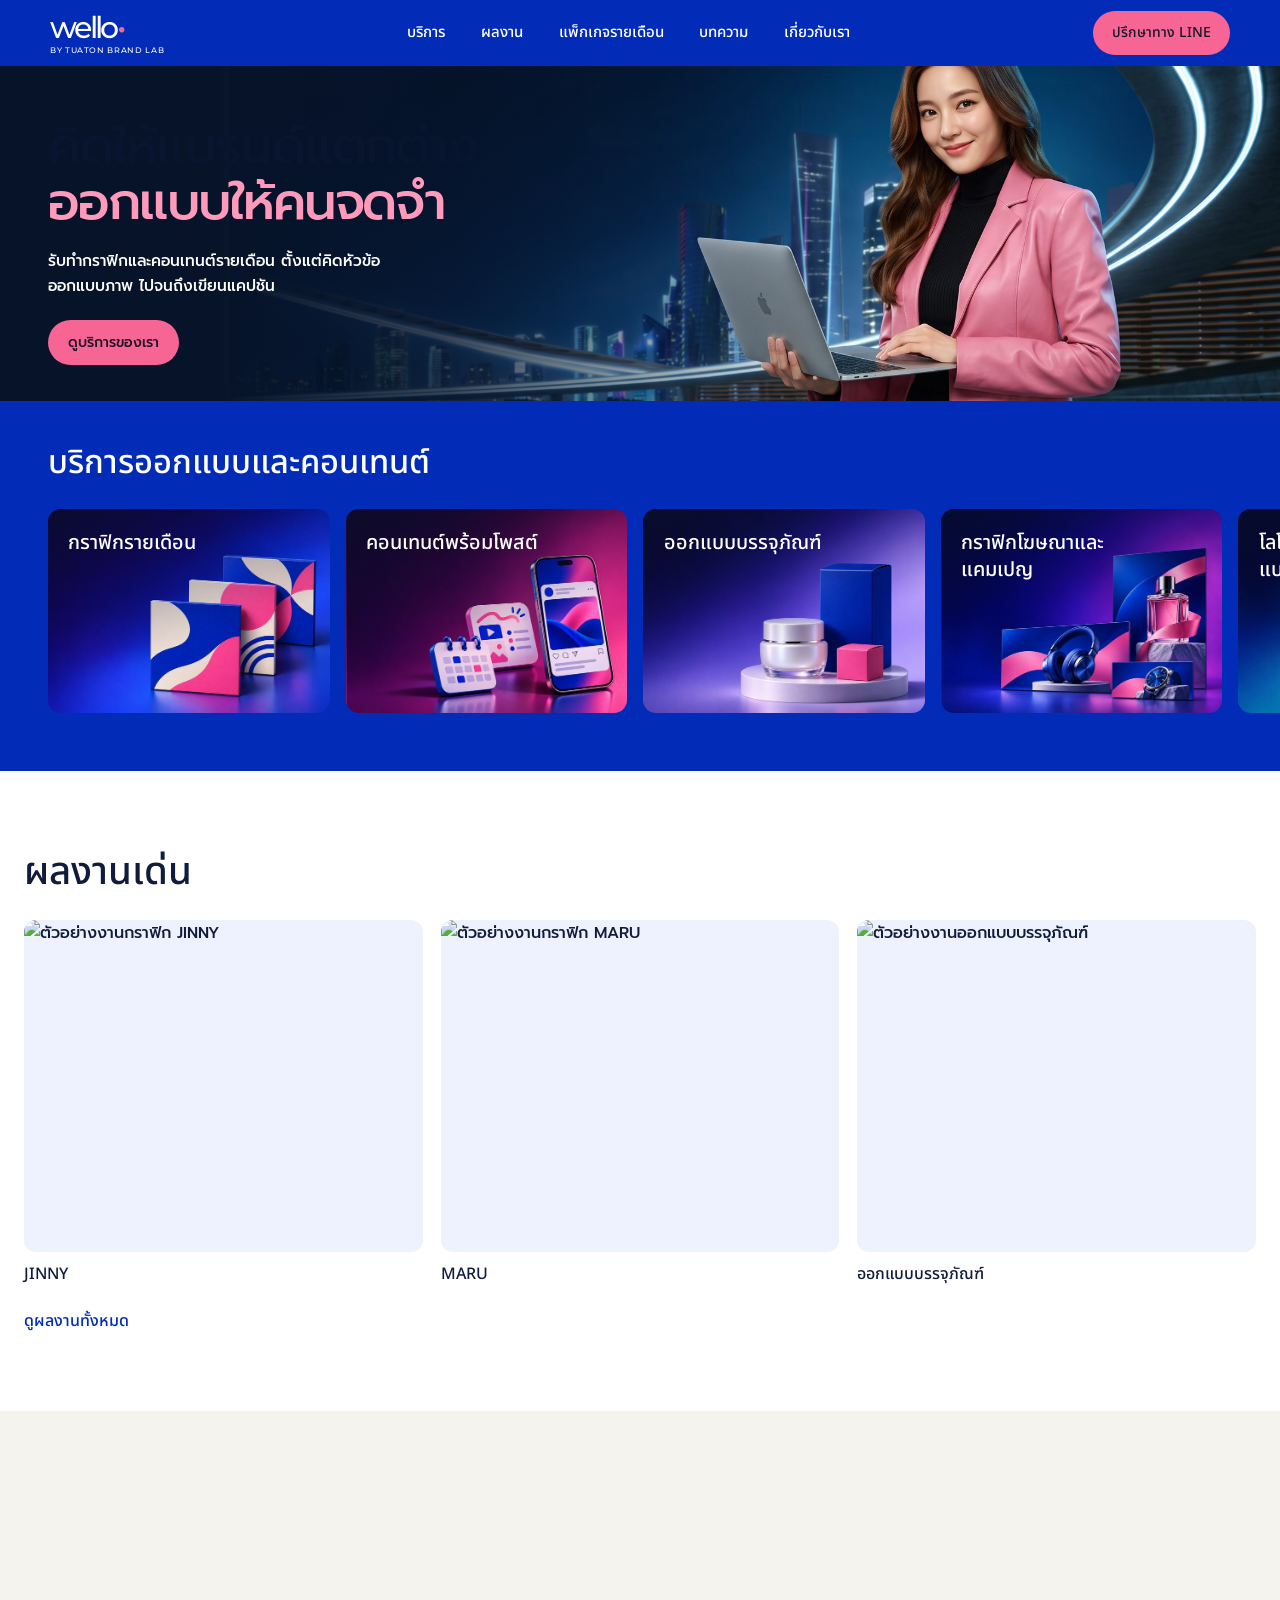
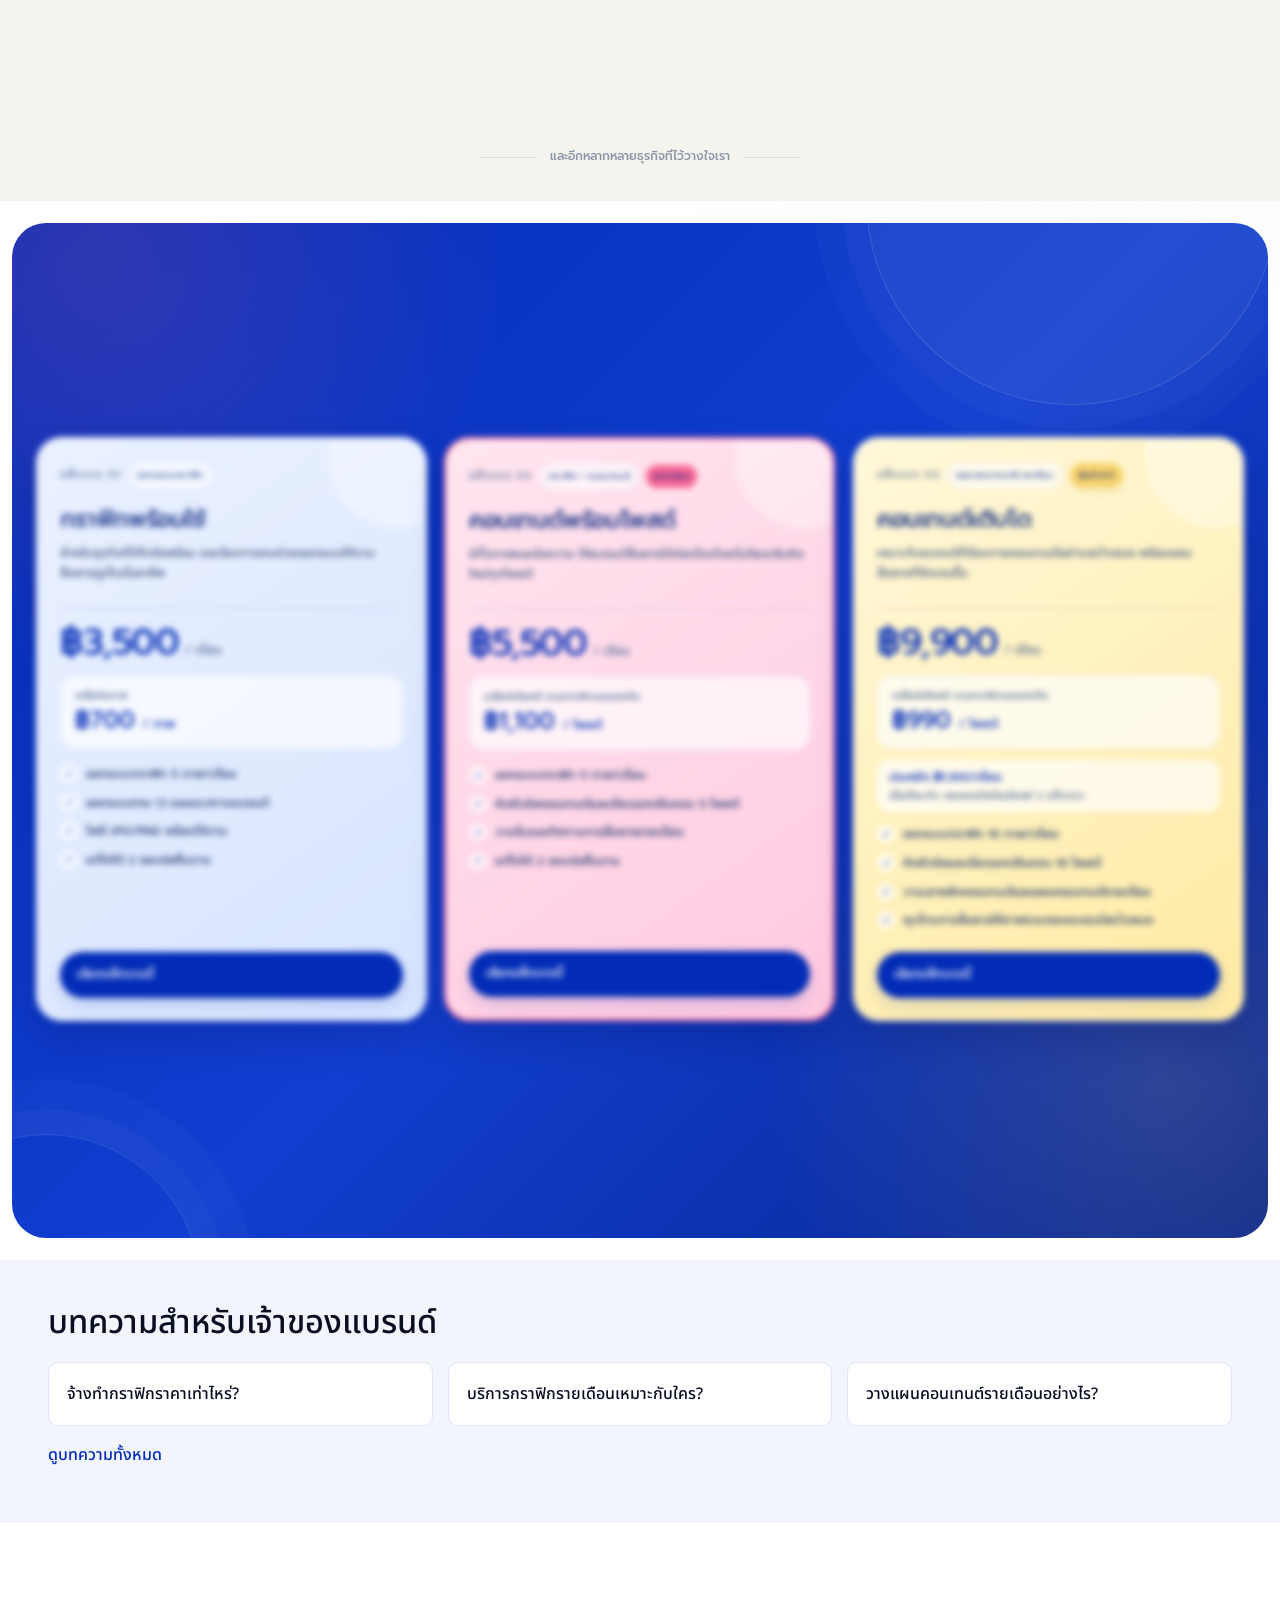
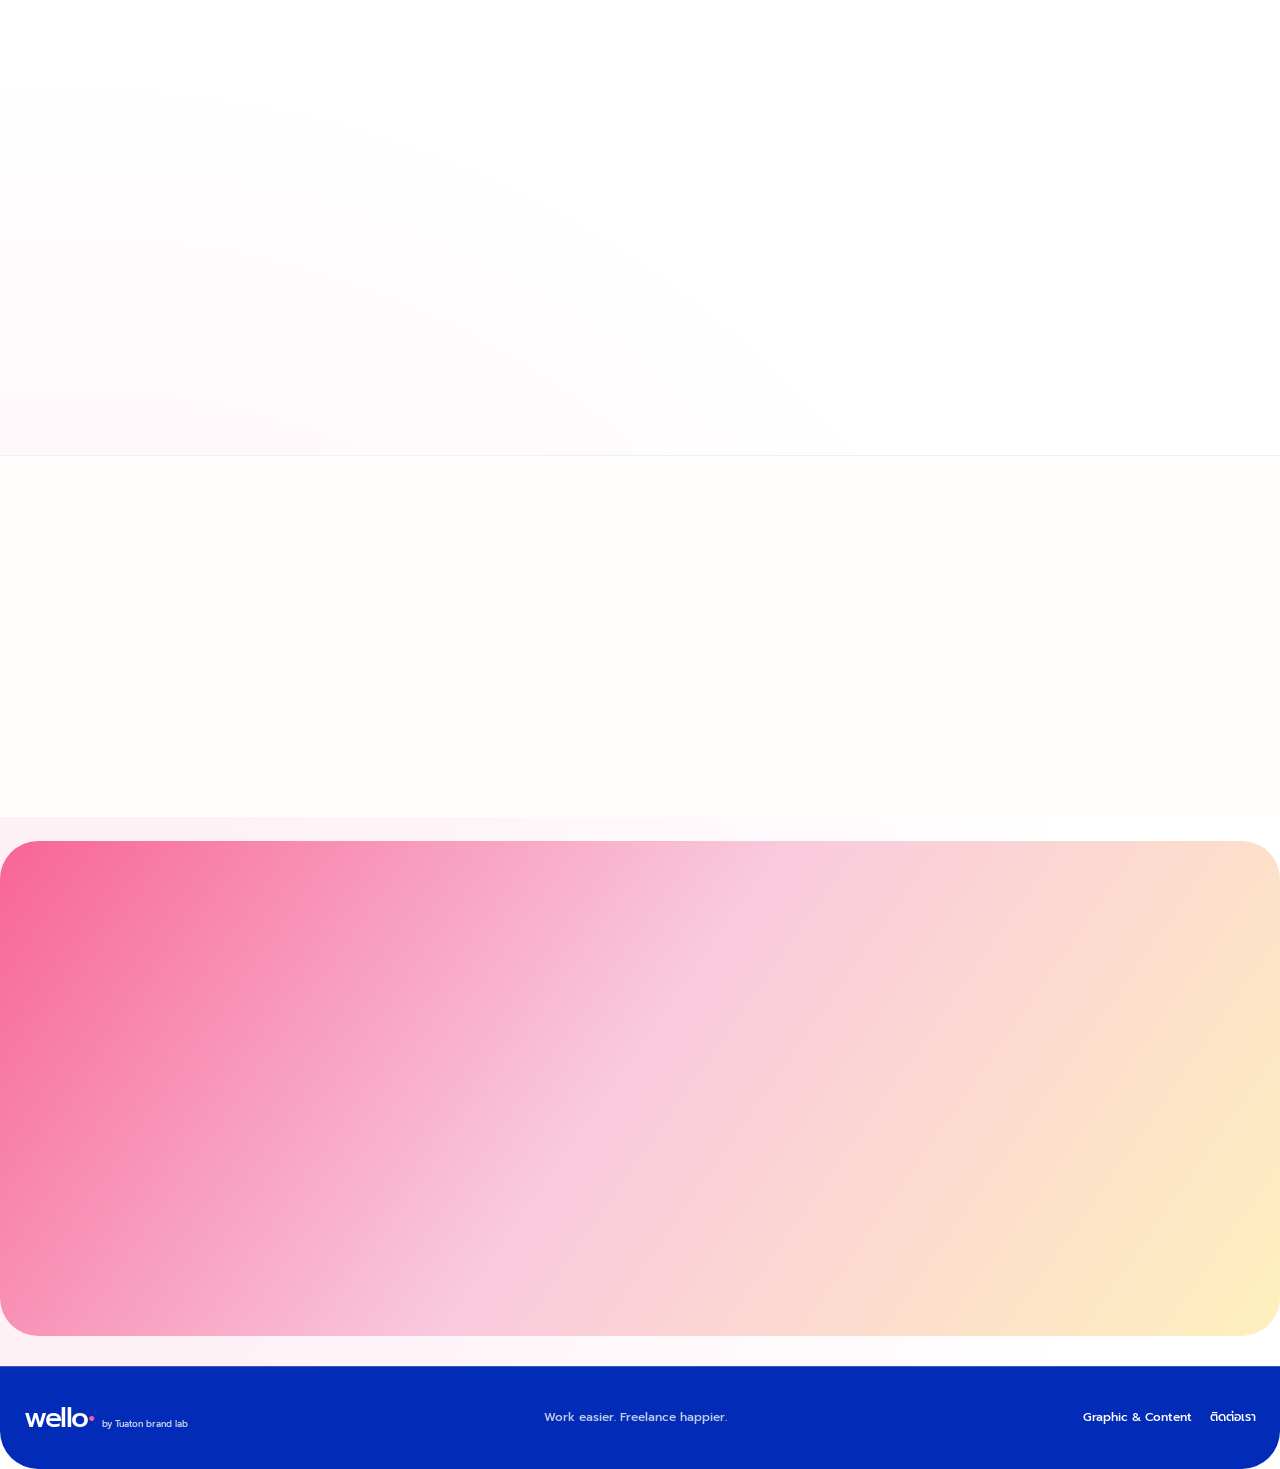
==== commit 58e4bea7: "Publish the approved blue-header Wello homepage design" ====
--- a/index.html
+++ b/index.html
@@ -1235,6 +1235,30 @@
   .wello-front-grid { grid-template-columns:1fr; }
 }
 </style>
+<link rel="stylesheet" href="images/wello-approved-art.css">
+<style>
+@import url("https://fonts.googleapis.com/css2?family=Montserrat:wght@400;500;600;700&display=swap");
+@scope (.wello-approved) {
+
+:scope{--blue:#022cb7;--pink:#f76595;--ink:#090f22;--rail:min(1320px,calc(100% - 96px));color:var(--ink);font-family:"Wello Thai","Leelawadee UI",sans-serif}
+*{box-sizing:border-box}a{color:inherit;text-decoration:none}button{font:inherit}h1,h2,.tile strong{font-family:inherit}a:focus-visible,button:focus-visible{outline:2px solid #ff93b8;outline-offset:4px}
+.wrap{width:var(--rail);margin-inline:auto}.bar{background:var(--blue);color:#fff}.bar-inner{width:min(1180px,calc(100% - 96px));min-height:66px;margin:auto;display:flex;align-items:center;justify-content:space-between;gap:20px}.brand{display:grid;line-height:1;font-family:Montserrat,sans-serif}.brand strong{font-size:30px;letter-spacing:-.09em}.brand strong span{color:var(--pink)}.brand small{font-size:8px;letter-spacing:.08em;margin-top:3px}.nav-links{display:flex;gap:clamp(16px,2.8vw,42px);align-items:center;font-weight:700;font-size:15px}.nav-links a:hover{color:#ff9abc}.line{background:var(--pink);color:#171427;border-radius:999px;padding:10px 19px;white-space:nowrap;font-weight:700;font-size:14px}.line:hover{background:#f9d7e3}.menu{display:none}
+.wello-release-hero{position:relative;isolation:isolate;background:#061329;color:#fff;display:grid;align-items:center;min-height:clamp(320px,25vw,525px);overflow:hidden}.wello-release-hero img{position:absolute;z-index:-2;right:0;top:0;width:82%;height:100%;object-fit:cover;object-position:center 44%}.wello-release-hero::after{content:"";position:absolute;inset:0;z-index:-1;background:linear-gradient(90deg,#061329 3%,#061329 17%,rgba(6,19,41,.79) 35%,transparent 67%);pointer-events:none}.hero-copy{padding-block:36px}.wello-release-hero h1{font-size:clamp(32px,3.45vw,60px);line-height:1.18;letter-spacing:-.025em;margin:0 0 12px}.wello-release-hero h1 span{color:#ff9abb}.wello-release-hero p{margin:0 0 22px;font-size:clamp(14px,1.2vw,19px);max-width:38ch}.wello-release-hero a{display:inline-flex;align-items:center;gap:12px;background:var(--pink);color:#180d1f;border-radius:999px;padding:11px 20px;font-weight:700;font-size:14px}.wello-release-hero a:hover{background:#ffa6c6}
+.services{padding:42px 0 49px;background:var(--blue);color:#fff;overflow:hidden}.wello-release-section-head{display:flex;align-items:center;justify-content:space-between;gap:15px;margin-bottom:22px}h2{font-size:clamp(24px,2.55vw,37px);font-weight:600;margin:0;line-height:1.25}
+.track{margin:0;padding:3px 48px 9px max(48px,calc((100% - 1320px)/2));list-style:none;display:grid;grid-auto-flow:column;grid-auto-columns:clamp(208px,22vw,328px);gap:16px;overflow-x:auto;scroll-snap-type:x mandatory;scroll-padding-inline:max(48px,calc((100% - 1320px)/2));scrollbar-width:thin;scrollbar-color:#b5c7ff #15368c}.track li{scroll-snap-align:start;min-width:0}.tile{display:flex;align-items:flex-start;position:relative;isolation:isolate;overflow:hidden;aspect-ratio:1.38;background:#112063;border-radius:13px;padding:0}.tile{background-image:var(--approved-art);background-size:cover;background-position:center}.tile::before{content:"";position:absolute;inset:0;background:linear-gradient(160deg,#080e29c7 0%,#080e295e 28%,transparent 61%);z-index:-1}.tile strong{position:absolute;top:clamp(15px,1.6vw,24px);left:clamp(15px,1.6vw,24px);right:14px;color:#fff;font-size:clamp(17px,1.55vw,23px);font-weight:700;line-height:1.37;max-width:17ch}
+.articles{padding:43px 0 55px;background:#f3f5fc}.article-grid{display:grid;grid-template-columns:repeat(3,minmax(0,1fr));gap:15px;margin-top:18px}.article-grid a{padding:18px;background:#fff;border:1px solid #e0e5f7;border-radius:10px;font-weight:700}.article-grid a:hover{border-color:var(--blue)}.article-more{color:var(--blue);font-weight:700;margin-top:16px;display:inline-block}
+@media(max-width:760px){:scope{--rail:calc(100% - 36px)}.bar-inner{width:var(--rail);min-height:60px}.nav-links{display:none}.line{margin-left:auto;padding:8px 13px}.menu{display:block;position:relative}.menu summary{cursor:pointer;list-style:none;border:1px solid #fff6;border-radius:7px;padding:7px 10px}.menu nav{position:absolute;right:0;top:42px;min-width:185px;padding:10px;background:#101525;z-index:5;border-radius:8px;box-shadow:0 8px 22px #0005}.menu nav a{display:block;padding:8px}.wello-release-hero img{position:static;grid-row:2;width:100%;height:auto;aspect-ratio:1.62;object-position:72% 40%}.wello-release-hero::after{display:none}.hero-copy{padding-block:26px 21px}.wello-release-hero p{margin-bottom:16px}.track{padding-inline:18px;scroll-padding-inline:18px;grid-auto-columns:70%}.services{padding:27px 0 33px}.article-grid{grid-template-columns:1fr}}
+
+}
+#home, #home :is(h1,h2,h3,h4,p,a,button,summary,span,strong,small,li,figcaption) {
+  font-family:"Wello Thai","Leelawadee UI",sans-serif !important;
+}
+#home .wello-approved .brand, #home .wello-approved .brand * { font-family:Montserrat,sans-serif !important; }
+.wello-approved .menu summary::-webkit-details-marker { display:none; }
+
+#creative-services.wello-release-hero { padding:0 !important; min-height:clamp(320px,25vw,525px) !important; }
+@media(max-width:760px) { #creative-services.wello-release-hero { min-height:0 !important; } }
+</style>
 </head>
 <body>
 <style id="wello-functional-mockup-v5">
@@ -1280,44 +1304,29 @@
 </style>
 <!-- HOME -->
 <section class="home" id="home">
-<nav class="wello-topbar" aria-label="เมนูหลัก">
-  <div class="wello-topbar-inner">
-    <a class="wello-topbar-logo" href="#home" aria-label="Wello by Tuaton Brand Lab หน้าหลัก"><strong>wello<span>•</span></strong><small>by Tuaton Brand Lab</small></a>
-    <button class="wello-topbar-toggle" aria-label="เปิดเมนู" aria-expanded="false" aria-controls="wello-mobile-primary-menu" type="button">☰</button>
-    <div class="wello-topbar-menu" id="wello-mobile-primary-menu">
-      <a href="#all-services-title">บริการ</a>
-      <a href="https://rungraweepalawat.wixsite.com/my-site" target="_blank" rel="noopener noreferrer">ผลงาน</a>
-      <a href="#monthly-services">แพ็กเกจรายเดือน</a>
-      <a href="blog/index.html">บทความ</a>
-      <a href="#tuaton-belief-title">เกี่ยวกับเรา</a>
-    </div>
-    <a class="wello-topbar-line" href="https://lin.ee/o5zQWMJ" target="_blank" rel="noopener noreferrer">ปรึกษาทาง LINE</a>
-  </div>
-</nav>
-<section aria-labelledby="creative-hero-title" class="wello-home-banner" id="creative-services">
-  <img class="wello-home-banner-image" src="[data-uri]" width="1760" height="982" alt="" fetchpriority="high" />
-  <div class="wello-home-banner-inner">
-    <div class="wello-home-banner-copy">
-<h1 id="creative-hero-title">คิดให้แบรนด์แตกต่าง<br/><em>ออกแบบให้คนจดจำ</em></h1>
-<p class="creative-hero-lead">รับทำกราฟิกทุกประเภท ตั้งแต่งานโฆษณา บรรจุภัณฑ์ ไปจนถึงวิดีโอและคอนเทนต์รายเดือน วางทิศทางให้งานทุกชิ้นสื่อสารเป็นแบรนด์เดียวกัน</p>
-
-<div class="wello-home-banner-actions"><a class="creative-btn-portfolio" href="https://rungraweepalawat.wixsite.com/my-site" rel="noopener noreferrer" target="_blank">ดูผลงานทั้งหมด <span aria-hidden="true" class="ui-action-icon"></span></a><a class="creative-btn-package" href="#monthly-services">ดูแพ็กเกจรายเดือน <span aria-hidden="true" class="ui-action-icon"></span></a></div>
-    </div>
-  </div>
-</section>
-<section class="wello-service-band" aria-labelledby="all-services-title">
-  <div class="wello-front-wrap">
-    <h2 id="all-services-title">บริการออกแบบและคอนเทนต์</h2>
-    <ul class="wello-service-list">
-      <li><a class="wello-service-tile" href="#graphic-monthly-plan"><img src="https://static.wixstatic.com/media/13fa08_f431e42aacde4fc9aad4d49b7e738d8f~mv2.jpg/v1/fill/w_520,h_420,al_c,q_85/13fa08_f431e42aacde4fc9aad4d49b7e738d8f~mv2.jpg" width="520" height="420" loading="lazy" decoding="async" alt="ตัวอย่างกราฟิก JINNY"><span>กราฟิกรายเดือน</span><small>ดูแพ็กเกจ <span aria-hidden="true">↗</span></small></a></li>
-      <li><a class="wello-service-tile" href="#content-monthly-plan"><img src="https://static.wixstatic.com/media/13fa08_4377c09932004f8c89b1d2e1e2dfeddd~mv2.jpg/v1/fill/w_520,h_420,al_c,q_85/13fa08_4377c09932004f8c89b1d2e1e2dfeddd~mv2.jpg" width="520" height="420" loading="lazy" decoding="async" alt="ตัวอย่างงาน HUGS"><span>คอนเทนต์พร้อมโพสต์</span><small>ดูแพ็กเกจ <span aria-hidden="true">↗</span></small></a></li>
-      <li><a class="wello-service-tile" href="https://rungraweepalawat.wixsite.com/my-site" target="_blank" rel="noopener noreferrer"><span>โลโก้และอัตลักษณ์แบรนด์</span><small>ดูพอร์ตผลงาน <span aria-hidden="true">↗</span></small></a></li>
-      <li><a class="wello-service-tile" href="https://rungraweepalawat.wixsite.com/my-site" target="_blank" rel="noopener noreferrer"><img src="https://static.wixstatic.com/media/13fa08_778b643bbd7148d4baa694a6553dae32~mv2.jpg/v1/fill/w_520,h_420,al_c,q_85/13fa08_778b643bbd7148d4baa694a6553dae32~mv2.jpg" width="520" height="420" loading="lazy" decoding="async" alt="ตัวอย่างงานออกแบบบรรจุภัณฑ์"><span>ออกแบบบรรจุภัณฑ์</span><small>ดูพอร์ตผลงาน <span aria-hidden="true">↗</span></small></a></li>
-      <li><a class="wello-service-tile" href="https://rungraweepalawat.wixsite.com/my-site" target="_blank" rel="noopener noreferrer"><img src="https://static.wixstatic.com/media/13fa08_7c1c2a884d77462097d6c0d7b2617a4a~mv2.jpg/v1/fill/w_520,h_420,al_c,q_85/13fa08_7c1c2a884d77462097d6c0d7b2617a4a~mv2.jpg" width="520" height="420" loading="lazy" decoding="async" alt="งานกราฟิกห้างทองเยาวราชกรุงเทพ"><span>กราฟิกโฆษณาและแคมเปญ</span><small>ดูพอร์ตผลงาน <span aria-hidden="true">↗</span></small></a></li>
-      <li><a class="wello-service-tile" href="#contact"><span>วิดีโอและโมชั่นกราฟิก</span><small>สอบถามบริการ <span aria-hidden="true">↗</span></small></a></li>
-    </ul>
-  </div>
-</section>
+<div class="wello-approved">
+<header class="bar"><div class="bar-inner">
+<a class="brand" href="#home" aria-label="Wello หน้าหลัก"><strong>wello<span>•</span></strong><small>BY TUATON BRAND LAB</small></a>
+<nav class="nav-links" aria-label="เมนูหลัก"><a href="#services">บริการ</a><a href="https://rungraweepalawat.wixsite.com/my-site">ผลงาน</a><a href="#monthly-services">แพ็กเกจรายเดือน</a><a href="#articles">บทความ</a><a href="#tuaton-belief-title">เกี่ยวกับเรา</a></nav>
+<a class="line" href="https://lin.ee/o5zQWMJ">ปรึกษาทาง LINE</a>
+<details class="menu"><summary aria-label="เมนูหลัก">☰</summary><nav aria-label="เมนูมือถือ"><a href="#services">บริการ</a><a href="https://rungraweepalawat.wixsite.com/my-site">ผลงาน</a><a href="#monthly-services">แพ็กเกจรายเดือน</a><a href="#articles">บทความ</a><a href="#tuaton-belief-title">เกี่ยวกับเรา</a></nav></details>
+</div></header>
+<section id="creative-services" class="wello-release-hero" aria-labelledby="creative-hero-title"><img src="[data-uri]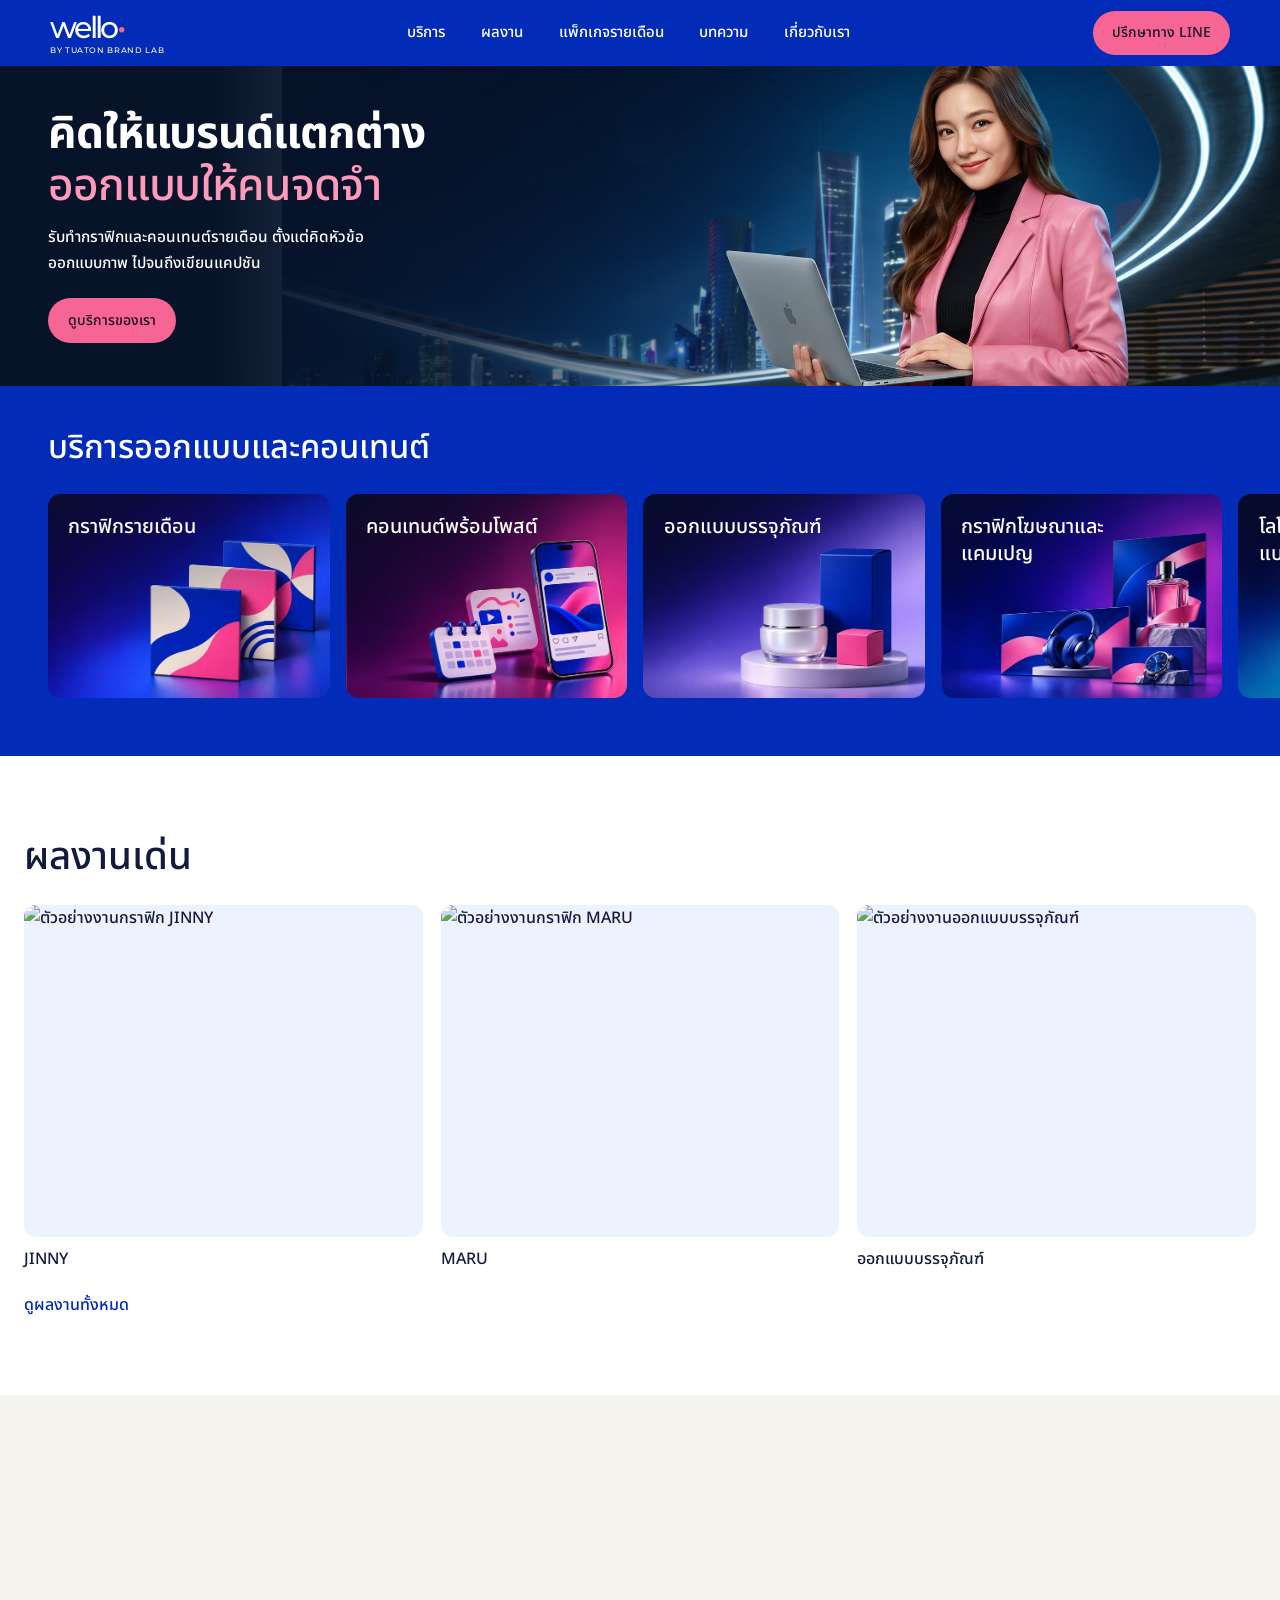
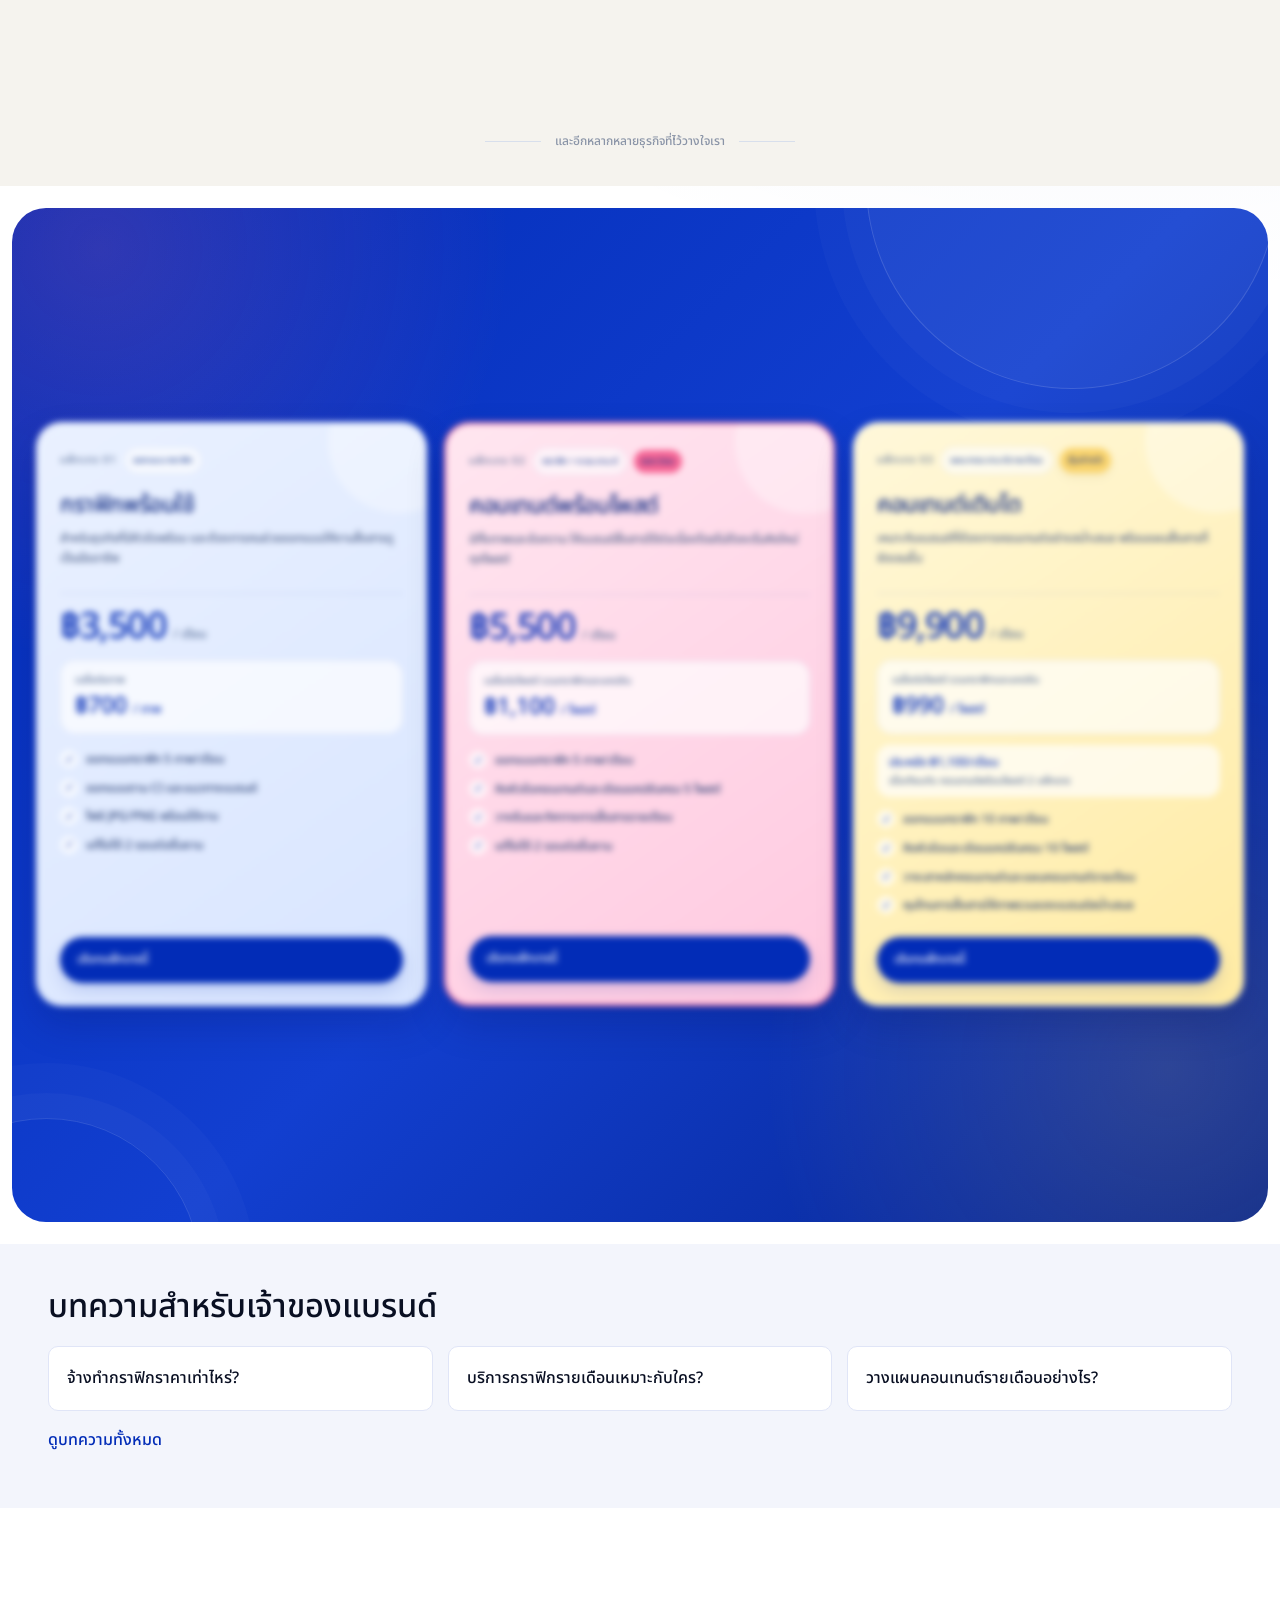
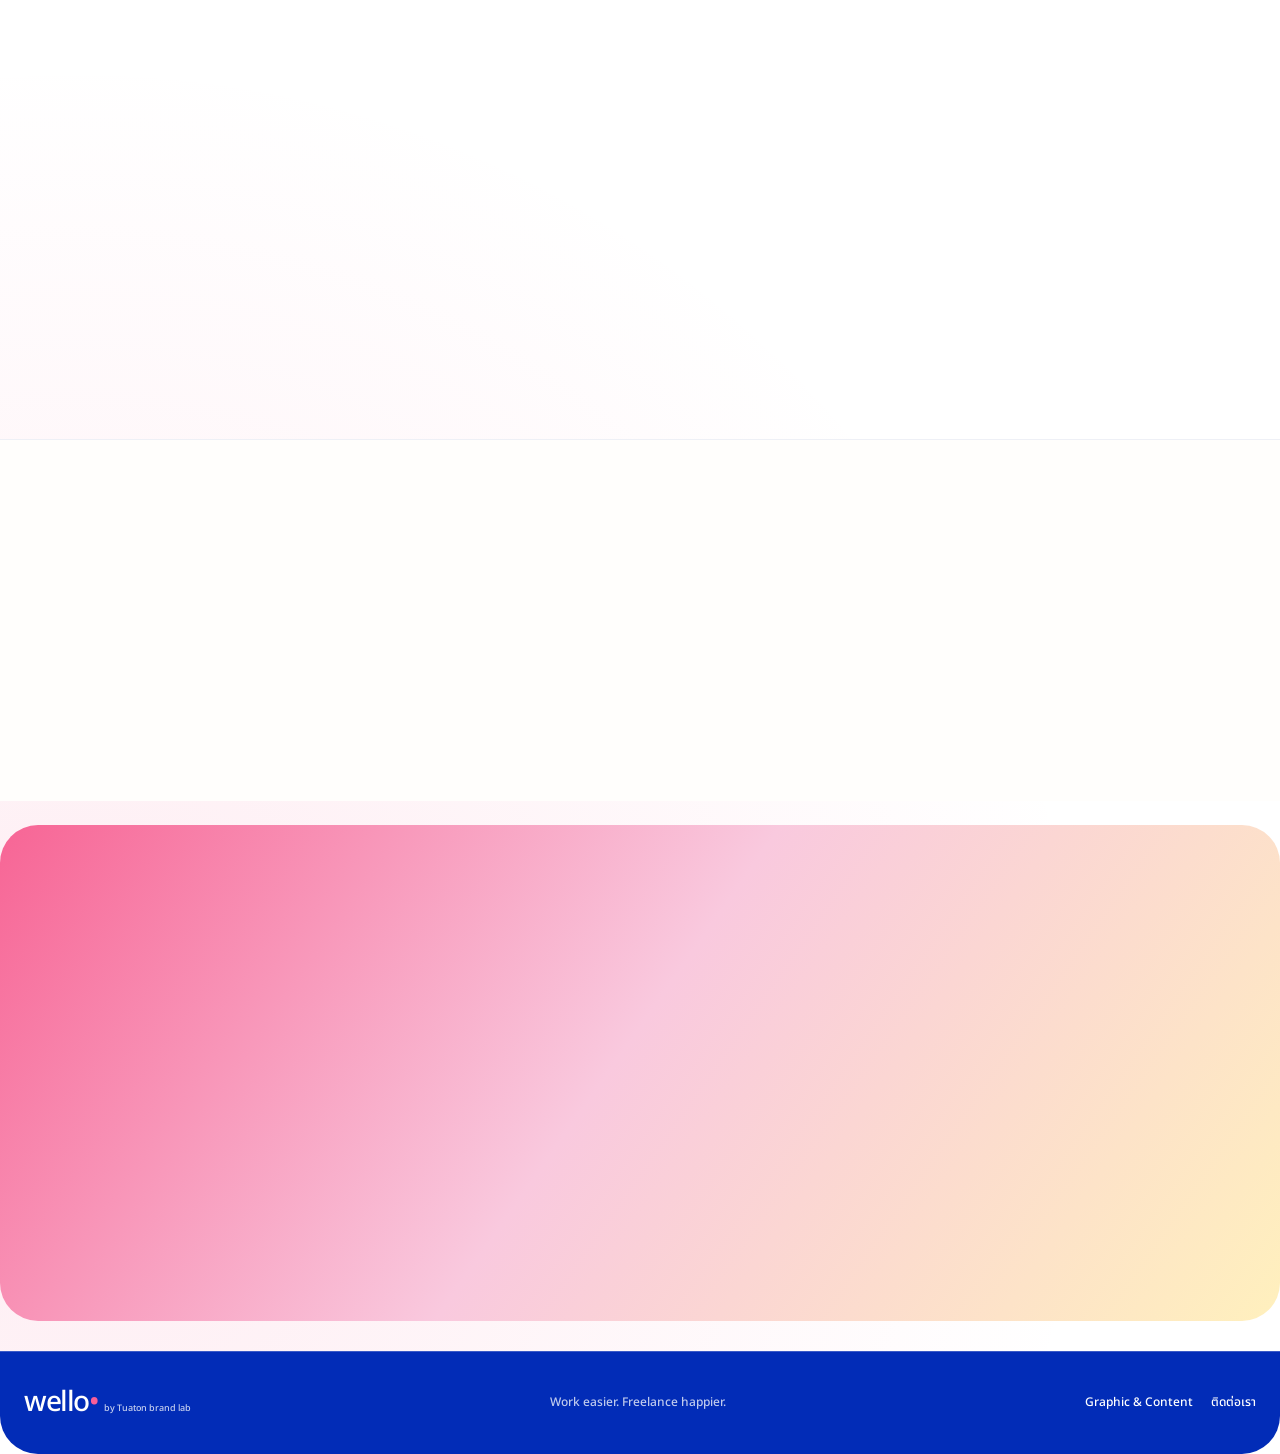
==== commit e8287be3: "Match approved Thai typography and hero contrast on the live homepage" ====
--- a/index.html
+++ b/index.html
@@ -1259,6 +1259,22 @@
 #creative-services.wello-release-hero { padding:0 !important; min-height:clamp(320px,25vw,525px) !important; }
 @media(max-width:760px) { #creative-services.wello-release-hero { min-height:0 !important; } }
 </style>
+<style>
+#home#home#home, #home#home#home * { font-family:"Wello Thai","Leelawadee UI",sans-serif !important; }
+#home#home#home .wello-approved .brand, #home#home#home .wello-approved .brand * { font-family:Montserrat,sans-serif !important; }
+#home #creative-services #creative-hero-title {
+  color:#fff !important;
+  font-size:clamp(32px,3.45vw,60px) !important;
+  line-height:1.18 !important;
+  letter-spacing:-.025em !important;
+  font-weight:700 !important;
+  margin:0 0 12px !important;
+  text-shadow:none !important;
+}
+@media(min-width:761px) {
+  #home #creative-services.wello-release-hero img { width:78%; object-position:center 35%; }
+}
+</style>
 </head>
 <body>
 <style id="wello-functional-mockup-v5">
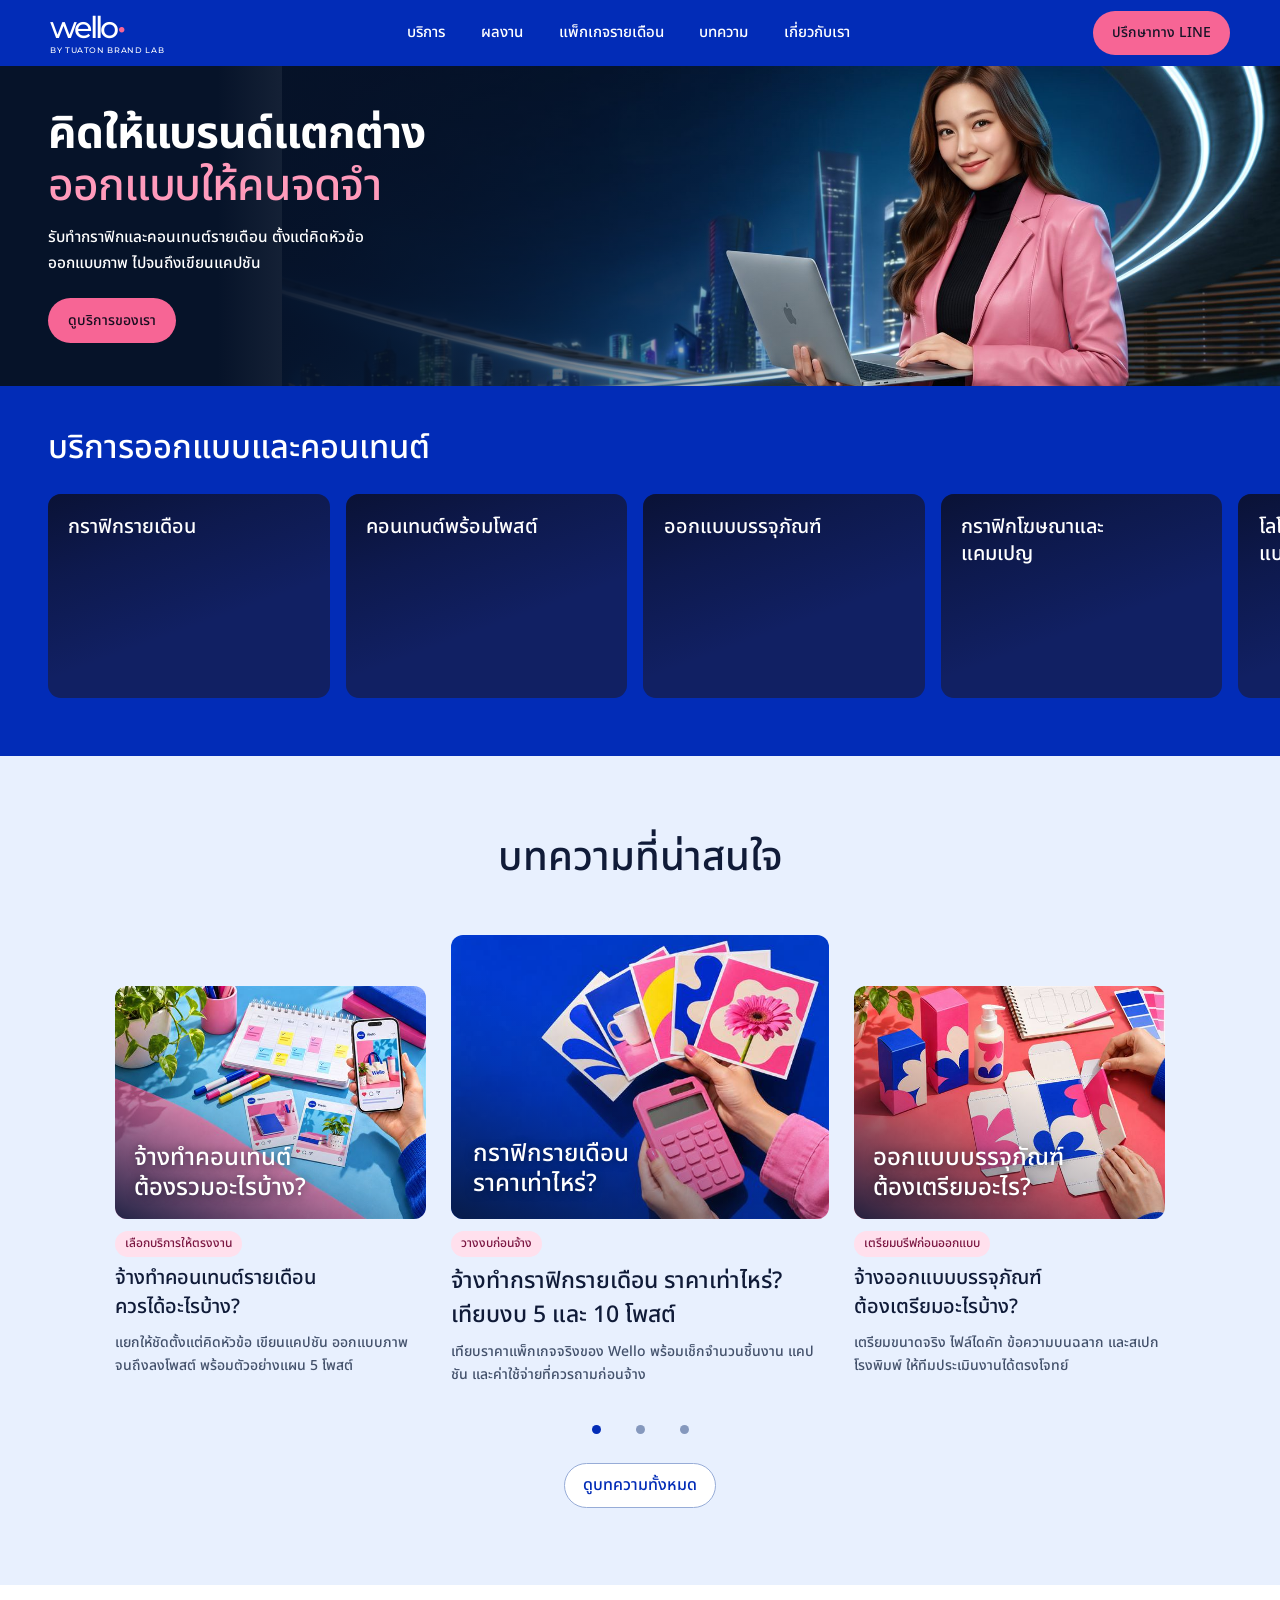
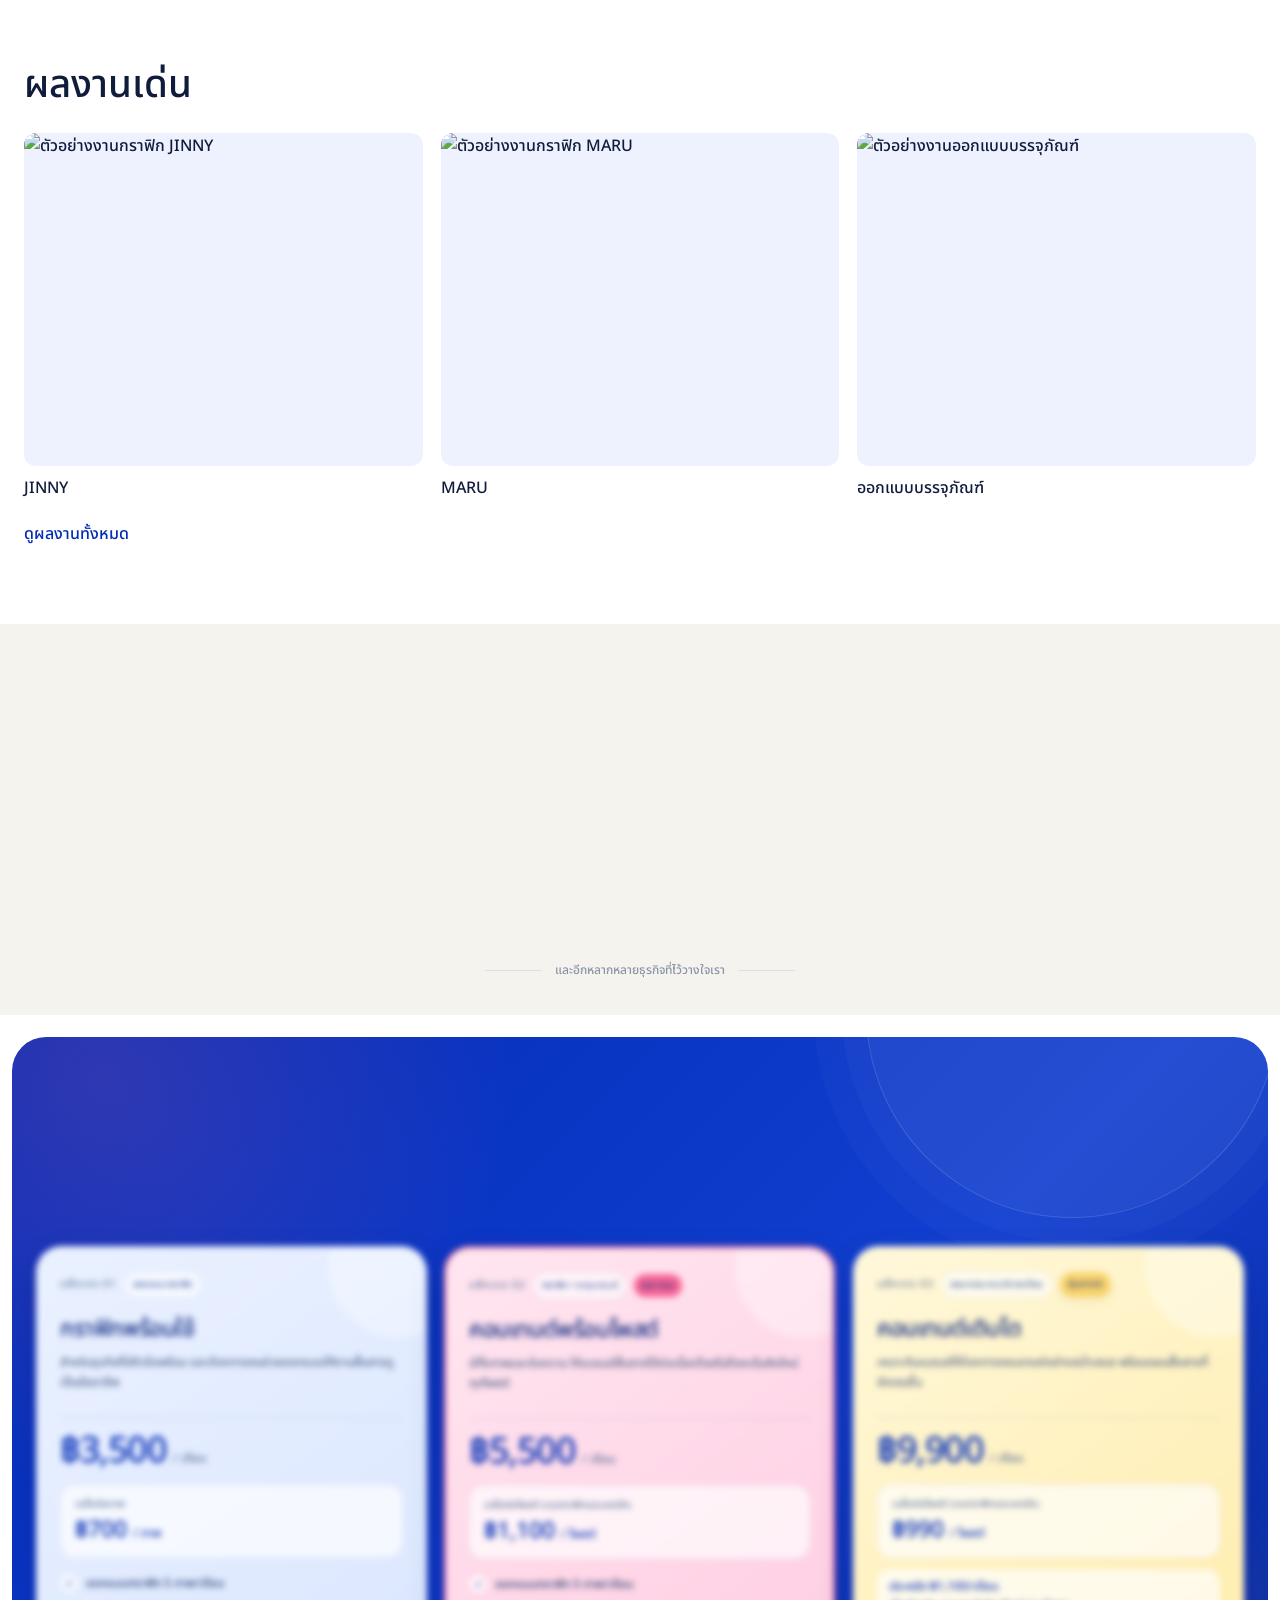
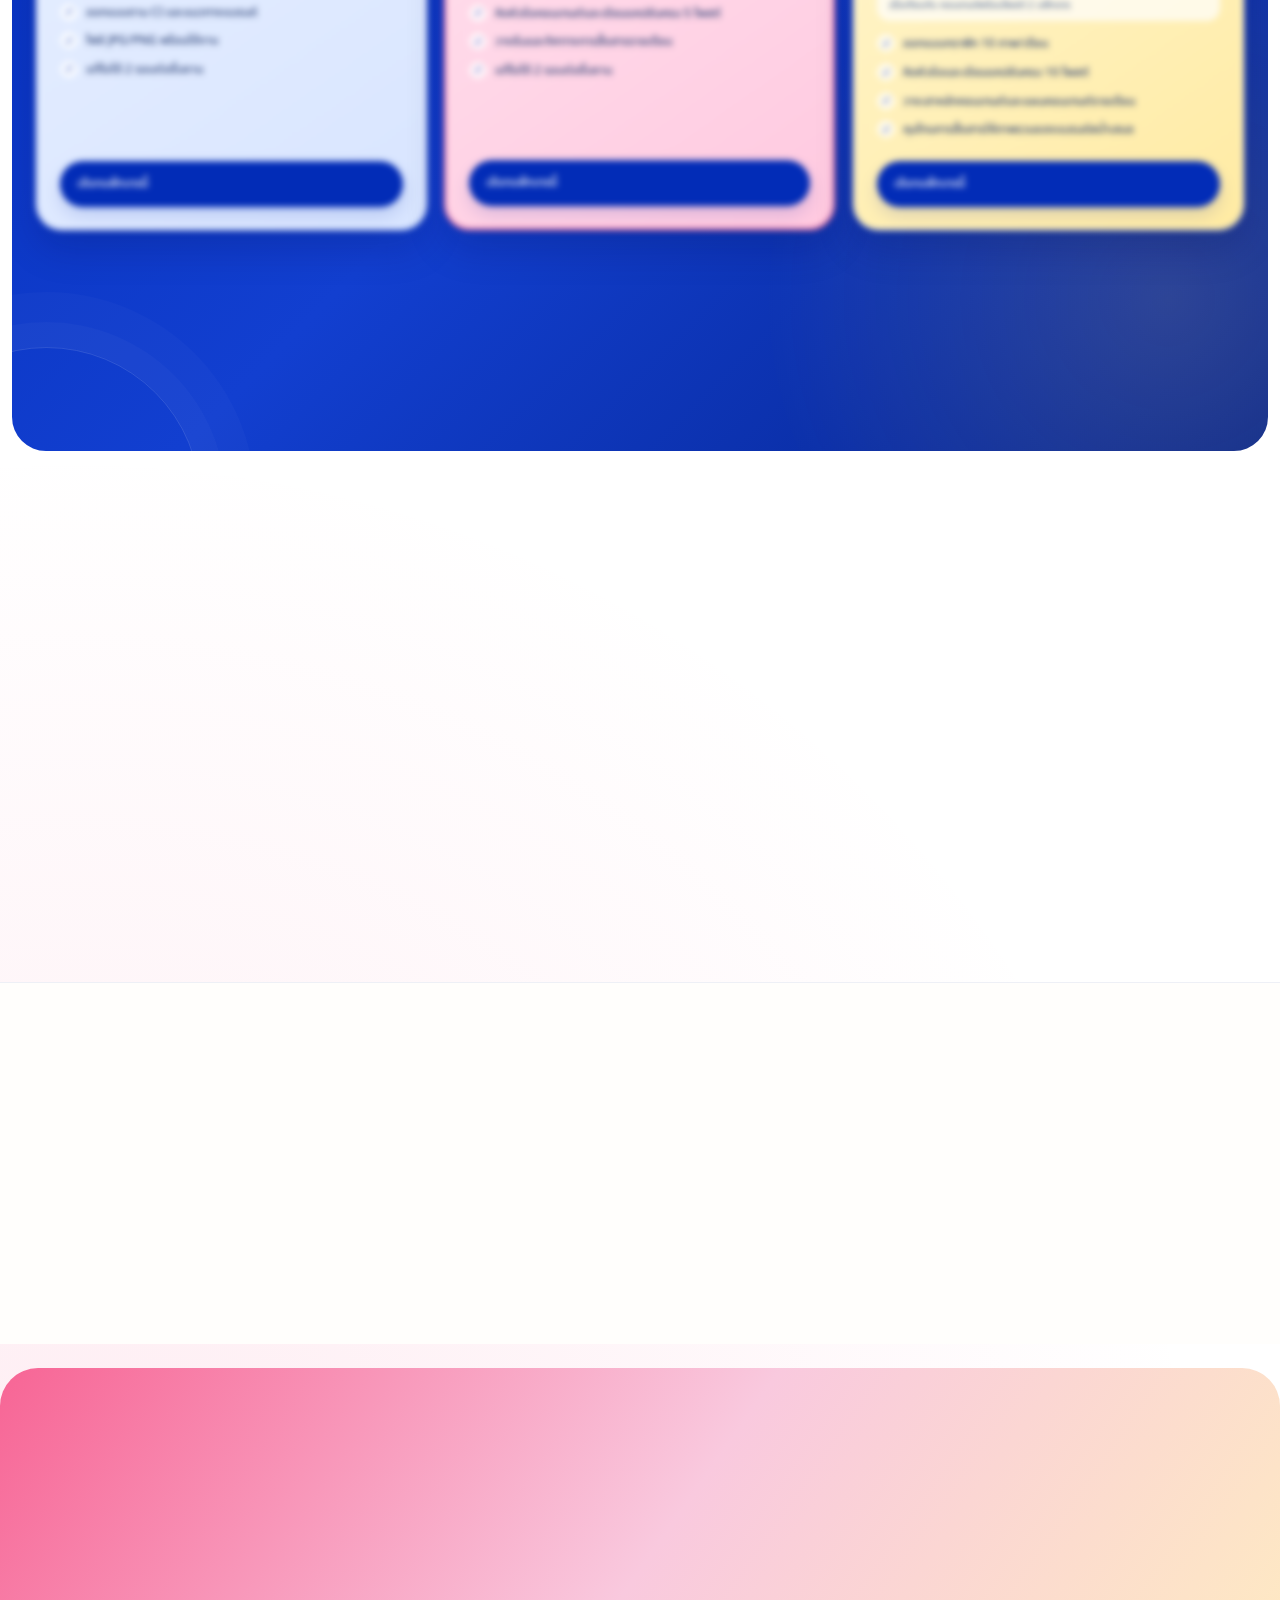
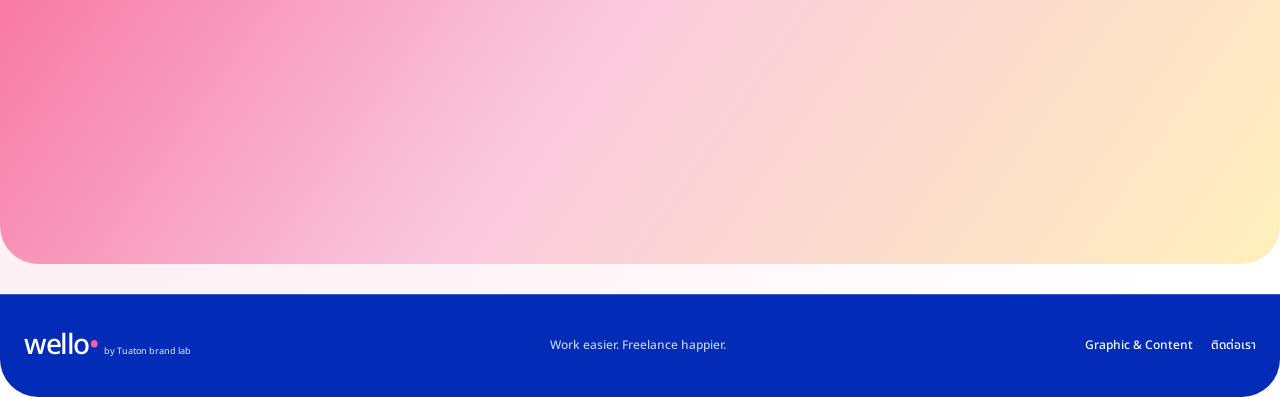
==== commit 09574f16: "Place the approved article cards below homepage services" ====
--- a/index.html
+++ b/index.html
@@ -1275,6 +1275,78 @@
   #home #creative-services.wello-release-hero img { width:78%; object-position:center 35%; }
 }
 </style>
+<style>
+@scope (.wello-approved) {.wello-editorial{padding:clamp(38px,5vw,72px) 0;background:#edf3ff;color:#101b38;text-align:center}
+.wello-editorial-inner{width:min(1100px,calc(100% - 42px));margin-inline:auto}
+.wello-editorial-inner>h2{margin:0 0 clamp(24px,4vw,46px);font-weight:700}
+.wello-editorial-grid{display:grid;grid-template-columns:1fr 1.18fr 1fr;align-items:start;gap:clamp(14px,2.4vw,30px);text-align:left}
+.wello-editorial-card{min-width:0;margin-top:30px}
+.wello-editorial-card.wello-editorial-lead{margin-top:0}
+.wello-editorial-open{display:block;width:100%;border:0;padding:0;background:none;text-align:left;color:inherit;cursor:pointer}
+.wello-editorial-cover{display:block;position:relative;overflow:hidden;isolation:isolate;border-radius:12px;aspect-ratio:4/3;background:#dbe6ff}
+.wello-editorial-cover img{display:block;width:100%;height:100%;object-fit:cover}
+.wello-editorial-cover::after{content:"";position:absolute;inset:0;background:linear-gradient(25deg,#081838de 1%,#08183830 38%,transparent 57%);pointer-events:none}.wello-editorial-cover>span{position:absolute;left:6%;bottom:7%;z-index:1;color:#fff;font-weight:700;font-size:clamp(16px,2vw,24px);line-height:1.25;text-shadow:0 1px 8px #06102099}
+.wello-editorial-tag{display:inline-block;margin:12px 0 7px;padding:4px 10px;border-radius:99px;background:#ffe0ed;color:#7b1742;font-weight:700;font-size:12px}
+.wello-editorial-open strong{display:block;font-size:clamp(15px,1.65vw,20px);line-height:1.44}
+.wello-editorial-open:hover strong{text-decoration:underline;text-underline-offset:3px;color:#022cb7}
+.wello-editorial-card p{color:#43516b;font-size:14px;line-height:1.6;margin:8px 0 0}
+.wello-editorial-all,.wello-editorial-contact{display:inline-flex;align-items:center;justify-content:center;min-height:44px;border:1px solid #97acd7;border-radius:999px;padding:8px 18px;margin-top:27px;background:#fff;color:#022cb7;font-weight:700}
+.wello-editorial-dialog{border:0;border-radius:16px;background:#fff;color:#101b38;text-align:left;width:min(670px,calc(100% - 24px));max-height:85dvh;padding:0;box-shadow:0 18px 56px #091c4a50}
+.wello-editorial-dialog::backdrop{background:#091532ad}
+.wello-editorial-reader{padding:clamp(16px,4vw,34px)}
+.wello-editorial-reader form{display:flex;justify-content:flex-end}
+.wello-editorial-reader form button{background:#eef3ff;border:1px solid #9badd4;border-radius:999px;color:#022cb7;min-height:38px;padding:5px 13px;cursor:pointer}
+.wello-editorial-reader h2{margin:5px 0 16px}
+.wello-editorial-reader h3{margin:20px 0 8px;font-size:19px}
+.wello-editorial-reader p,.wello-editorial-reader li{line-height:1.72}
+.wello-editorial-reader li+li{margin-top:6px}
+.wello-editorial-reader article a:not(.wello-editorial-contact){color:#022cb7;text-decoration:underline}
+@media(max-width:660px){.wello-editorial-grid{grid-template-columns:1fr;gap:24px}.wello-editorial-card{margin-top:0}.wello-editorial-lead{order:-1}.wello-editorial-cover{aspect-ratio:16/10}.wello-editorial-open strong{font-size:18px}}
+
+
+.wello-editorial{padding:clamp(44px,6vw,82px) 0;background:#e8f0fe}
+.wello-editorial-inner{width:min(1050px,calc(100% - 48px))}
+.wello-editorial-inner>h2{font-size:clamp(25px,3.2vw,40px);margin-bottom:clamp(28px,4.6vw,52px)}
+.wello-editorial-grid{--gutter:clamp(14px,2.4vw,25px);grid-template-columns:1fr 1.22fr 1fr;gap:var(--gutter);container-type:inline-size}
+.wello-editorial-card{grid-row:1;margin-top:calc((100cqw - 2 * var(--gutter)) * .05124)}
+.wello-editorial-card[data-slot="left"]{grid-column:1}
+.wello-editorial-card[data-slot="center"]{grid-column:2;margin-top:0}
+.wello-editorial-card[data-slot="right"]{grid-column:3}
+.wello-editorial-open strong{font-size:clamp(15px,1.7vw,20px)}
+.wello-editorial-card[data-slot="center"] .wello-editorial-open strong{font-size:clamp(16px,1.99vw,23px)}
+.wello-editorial-dots{display:flex;justify-content:center;margin-top:22px}
+.wello-editorial-dots button{display:grid;place-items:center;border:0;background:none;width:44px;height:44px;padding:0;cursor:pointer}
+.wello-editorial-dots button::before{content:"";width:9px;height:9px;border-radius:50%;background:#8598bd}
+.wello-editorial-dots button[aria-pressed="true"]::before{background:#022cb7}
+.wello-editorial-all{margin-top:12px}
+@media(max-width:660px){
+  .wello-editorial-inner{width:calc(100% - 36px)}
+  .wello-editorial-grid{grid-template-columns:1fr;gap:24px}
+  .wello-editorial-grid .wello-editorial-card[data-slot]{grid-row:auto;grid-column:1;margin-top:0;order:0}
+  .wello-editorial-grid .wello-editorial-card[data-slot="center"]{order:-1}
+}
+<style>
+@import url("https://fonts.googleapis.com/css2?family=Montserrat:wght@400;500;600;700&display=swap");
+:root{--blue:#022cb7;--pink:#f76595;--ink:#090f22;--rail:min(1320px,calc(100% - 96px));color:var(--ink);font-family:"Wello Thai","Leelawadee UI",sans-serif}
+*{box-sizing:border-box}body{margin:0}a{color:inherit;text-decoration:none}button{font:inherit}h1,h2,.tile strong{font-family:inherit}a:focus-visible,button:focus-visible{outline:2px solid #ff93b8;outline-offset:4px}
+.wrap{width:var(--rail);margin-inline:auto}.bar{background:var(--blue);color:#fff}.bar-inner{width:min(1180px,calc(100% - 96px));min-height:66px;margin:auto;display:flex;align-items:center;justify-content:space-between;gap:20px}.brand{display:grid;line-height:1;font-family:Montserrat,sans-serif}.brand strong{font-size:30px;letter-spacing:-.09em}.brand strong span{color:var(--pink)}.brand small{font-size:8px;letter-spacing:.08em;margin-top:3px}.nav-links{display:flex;gap:clamp(16px,2.8vw,42px);align-items:center;font-weight:700;font-size:15px}.nav-links a:hover{color:#ff9abc}.line{background:var(--pink);color:#171427;border-radius:999px;padding:10px 19px;white-space:nowrap;font-weight:700;font-size:14px}.line:hover{background:#f9d7e3}.menu{display:none}
+.hero{position:relative;isolation:isolate;background:#061329;color:#fff;display:grid;align-items:center;min-height:clamp(320px,25vw,525px);overflow:hidden}.hero img{position:absolute;z-index:-2;right:0;top:0;width:82%;height:100%;object-fit:cover;object-position:center 44%}.hero::after{content:"";position:absolute;inset:0;z-index:-1;background:linear-gradient(90deg,#061329 3%,#061329 17%,rgba(6,19,41,.79) 35%,transparent 67%);pointer-events:none}.hero-copy{padding-block:36px}.hero h1{font-size:clamp(32px,3.45vw,60px);line-height:1.18;letter-spacing:-.025em;margin:0 0 12px}.hero h1 span{color:#ff9abb}.hero p{margin:0 0 22px;font-size:clamp(14px,1.2vw,19px);max-width:38ch}.hero a{display:inline-flex;align-items:center;gap:12px;background:var(--pink);color:#180d1f;border-radius:999px;padding:11px 20px;font-weight:700;font-size:14px}.hero a:hover{background:#ffa6c6}
+.services{padding:42px 0 49px;background:var(--blue);color:#fff;overflow:hidden}.section-head{display:flex;align-items:center;justify-content:space-between;gap:15px;margin-bottom:22px}h2{font-size:clamp(24px,2.55vw,37px);font-weight:600;margin:0;line-height:1.25}
+.track{margin:0;padding:3px 48px 9px max(48px,calc((100% - 1320px)/2));list-style:none;display:grid;grid-auto-flow:column;grid-auto-columns:clamp(208px,22vw,328px);gap:16px;overflow-x:auto;scroll-snap-type:x mandatory;scroll-padding-inline:max(48px,calc((100% - 1320px)/2));scrollbar-width:thin;scrollbar-color:#b5c7ff #15368c}.track li{scroll-snap-align:start;min-width:0}.tile{display:flex;align-items:flex-start;position:relative;isolation:isolate;overflow:hidden;aspect-ratio:1.38;background:#112063;border-radius:13px;padding:0}.tile img{position:absolute;inset:0;width:100%;height:100%;object-fit:cover;object-position:center;z-index:-2}.tile::before{content:"";position:absolute;inset:0;background:linear-gradient(160deg,#080e29c7 0%,#080e295e 28%,transparent 61%);z-index:-1}.tile strong{position:absolute;top:clamp(15px,1.6vw,24px);left:clamp(15px,1.6vw,24px);right:14px;color:#fff;font-size:clamp(17px,1.55vw,23px);font-weight:700;line-height:1.37;max-width:17ch}
+.articles{padding:43px 0 55px;background:#f3f5fc}.article-grid{display:grid;grid-template-columns:repeat(3,minmax(0,1fr));gap:15px;margin-top:18px}.article-grid a{padding:18px;background:#fff;border:1px solid #e0e5f7;border-radius:10px;font-weight:700}.article-grid a:hover{border-color:var(--blue)}.article-more{color:var(--blue);font-weight:700;margin-top:16px;display:inline-block}
+@media(max-width:760px){:root{--rail:calc(100% - 36px)}.bar-inner{width:var(--rail);min-height:60px}.nav-links{display:none}.line{margin-left:auto;padding:8px 13px}.menu{display:block;position:relative}.menu summary{cursor:pointer;list-style:none;border:1px solid #fff6;border-radius:7px;padding:7px 10px}.menu nav{position:absolute;right:0;top:42px;min-width:185px;padding:10px;background:#101525;z-index:5;border-radius:8px;box-shadow:0 8px 22px #0005}.menu nav a{display:block;padding:8px}.hero img{position:static;grid-row:2;width:100%;height:auto;aspect-ratio:1.62;object-position:72% 40%}.hero::after{display:none}.hero-copy{padding-block:26px 21px}.hero p{margin-bottom:16px}.track{padding-inline:18px;scroll-padding-inline:18px;grid-auto-columns:70%}.services{padding:27px 0 33px}.article-grid{grid-template-columns:1fr}}
+
+
+}
+
+#home #articles .wello-editorial-open{display:block!important;text-align:left;white-space:normal}
+#home #articles .wello-editorial-open > .wello-editorial-tag{display:table!important;max-width:100%;margin:12px 0 7px;line-height:1.45}
+#home #articles .wello-editorial-open > strong{display:block!important;font-weight:700;line-height:1.48!important;margin:0;word-break:normal!important;overflow-wrap:normal!important;line-break:auto;white-space:normal}
+#home #articles .wello-editorial-card > p{margin:8px 0 0;line-height:1.65!important;word-break:normal!important;overflow-wrap:normal!important;white-space:normal}
+#home #articles .wello-editorial-phrase{white-space:nowrap}
+#home #articles .wello-editorial-reader :is(h2,h3,p,li){word-break:normal!important;overflow-wrap:normal!important}
+
+</style>
 </head>
 <body>
 <style id="wello-functional-mockup-v5">
@@ -1343,6 +1415,62 @@
 <li><a class="tile" href="#contact"><strong>วิดีโอและโมชั่นกราฟิก</strong></a></li>
 </ul></section>
 </div>
+<div class="wello-approved">
+<section class="wello-editorial" id="articles" aria-labelledby="editorial-title">
+<div class="wello-editorial-inner"><h2 id="editorial-title">บทความที่น่าสนใจ</h2>
+<div class="wello-editorial-grid">
+<article class="wello-editorial-card" data-slot="left">
+<a class="wello-editorial-open" data-article="1" href="blog/monthly-content-planning.html">
+  <span class="wello-editorial-cover"><img src="[data-uri]" width="600" height="450" alt="สมาร์ตโฟนแสดงโพสต์คู่กับปฏิทินคอนเทนต์"><span aria-hidden="true">จ้างทำคอนเทนต์<br>ต้องรวมอะไรบ้าง?</span></span>
+  <span class="wello-editorial-tag">เลือกบริการให้ตรงงาน</span>
+  <strong><span class="wello-editorial-phrase">จ้างทำคอนเทนต์รายเดือน</span> <wbr><span class="wello-editorial-phrase">ควรได้อะไรบ้าง?</span></strong>
+</a>
+<p>แยกให้ชัดตั้งแต่คิดหัวข้อ เขียนแคปชัน ออกแบบภาพ จนถึงลงโพสต์ พร้อมตัวอย่างแผน 5 โพสต์</p>
+</article>
+<article class="wello-editorial-card" data-slot="center">
+<a class="wello-editorial-open" data-article="0" href="blog/graphic-design-monthly.html">
+  <span class="wello-editorial-cover"><img src="[data-uri]" width="600" height="450" alt="ชุดภาพกราฟิกโซเชียลและเครื่องคิดเลขสีชมพูบนพื้นน้ำเงิน"><span aria-hidden="true">กราฟิกรายเดือน<br>ราคาเท่าไหร่?</span></span>
+  <span class="wello-editorial-tag">วางงบก่อนจ้าง</span>
+  <strong><span class="wello-editorial-phrase">จ้างทำกราฟิกรายเดือน</span> <wbr><span class="wello-editorial-phrase">ราคาเท่าไหร่?</span> <wbr><span class="wello-editorial-phrase">เทียบงบ 5 และ 10 โพสต์</span></strong>
+</a>
+<p>เทียบราคาแพ็กเกจจริงของ Wello พร้อมเช็กจำนวนชิ้นงาน แคปชัน และค่าใช้จ่ายที่ควรถามก่อนจ้าง</p>
+</article>
+<article class="wello-editorial-card" data-slot="right">
+<a class="wello-editorial-open" data-article="2" href="blog/packaging-design-checklist.html">
+  <span class="wello-editorial-cover"><img src="[data-uri]" width="600" height="450" alt="กล่องและขวดสกินแคร์คู่กับแผ่นไดคัทที่กำลังพับ"><span aria-hidden="true">ออกแบบบรรจุภัณฑ์<br>ต้องเตรียมอะไร?</span></span>
+  <span class="wello-editorial-tag">เตรียมบรีฟก่อนออกแบบ</span>
+  <strong><span class="wello-editorial-phrase">จ้างออกแบบบรรจุภัณฑ์</span> <wbr><span class="wello-editorial-phrase">ต้องเตรียมอะไรบ้าง?</span></strong>
+</a>
+<p>เตรียมขนาดจริง ไฟล์ไดคัท ข้อความบนฉลาก และสเปกโรงพิมพ์ ให้ทีมประเมินงานได้ตรงโจทย์</p>
+</article>
+</div>
+<div class="wello-editorial-dots" role="group" aria-label="เลือกบทความเด่น">
+<button type="button" data-feature="0" aria-label="ให้บทความราคากราฟิกรายเดือนเป็นบทความเด่น" aria-pressed="true"></button>
+<button type="button" data-feature="1" aria-label="ให้บทความคอนเทนต์รายเดือนเป็นบทความเด่น" aria-pressed="false"></button>
+<button type="button" data-feature="2" aria-label="ให้บทความออกแบบบรรจุภัณฑ์เป็นบทความเด่น" aria-pressed="false"></button>
+</div>
+<a class="wello-editorial-all" href="blog/index.html">ดูบทความทั้งหมด</a>
+</div>
+
+
+
+</section>
+<script>
+(() => {
+  const editorial = document.getElementById("articles");
+  const cards = Array.from(editorial.querySelectorAll(".wello-editorial-card"));
+  const dots = Array.from(editorial.querySelectorAll("[data-feature]"));
+  dots.forEach(dot => dot.addEventListener("click", () => {
+    const selected = cards.findIndex(card => card.querySelector("[data-article]").dataset.article === dot.dataset.feature);
+    cards.forEach((card, index) => {
+      card.dataset.slot = ["center", "right", "left"][(index - selected + cards.length) % cards.length];
+    });
+    dots.forEach(item => item.setAttribute("aria-pressed", String(item === dot)));
+  }));
+
+})();
+</script>
+</div>
 <section class="wello-front-section" aria-labelledby="wello-work-title">
   <div class="wello-front-wrap">
     <h2 id="wello-work-title">ผลงานเด่น</h2>
@@ -1429,9 +1557,7 @@
 </section>
 
 
-<div class="wello-approved">
-<section class="articles" id="articles" aria-labelledby="wello-blog-title"><div class="wrap"><h2 id="wello-blog-title">บทความสำหรับเจ้าของแบรนด์</h2><div class="article-grid"><a href="blog/graphic-design-pricing.html">จ้างทำกราฟิกราคาเท่าไหร่?</a><a href="blog/graphic-design-monthly.html">บริการกราฟิกรายเดือนเหมาะกับใคร?</a><a href="blog/monthly-content-planning.html">วางแผนคอนเทนต์รายเดือนอย่างไร?</a></div><a class="article-more" href="blog/index.html">ดูบทความทั้งหมด</a></div></section>
-</div>
+
 <section class="capability-section" id="graphic-services" aria-labelledby="tuaton-belief-title"><div class="container"><section class="tuaton-belief" aria-labelledby="tuaton-belief-title">
   <div class="tuaton-belief-copy">
     <p class="tuaton-belief-question">ทำไมถึงต้องเป็น</p>
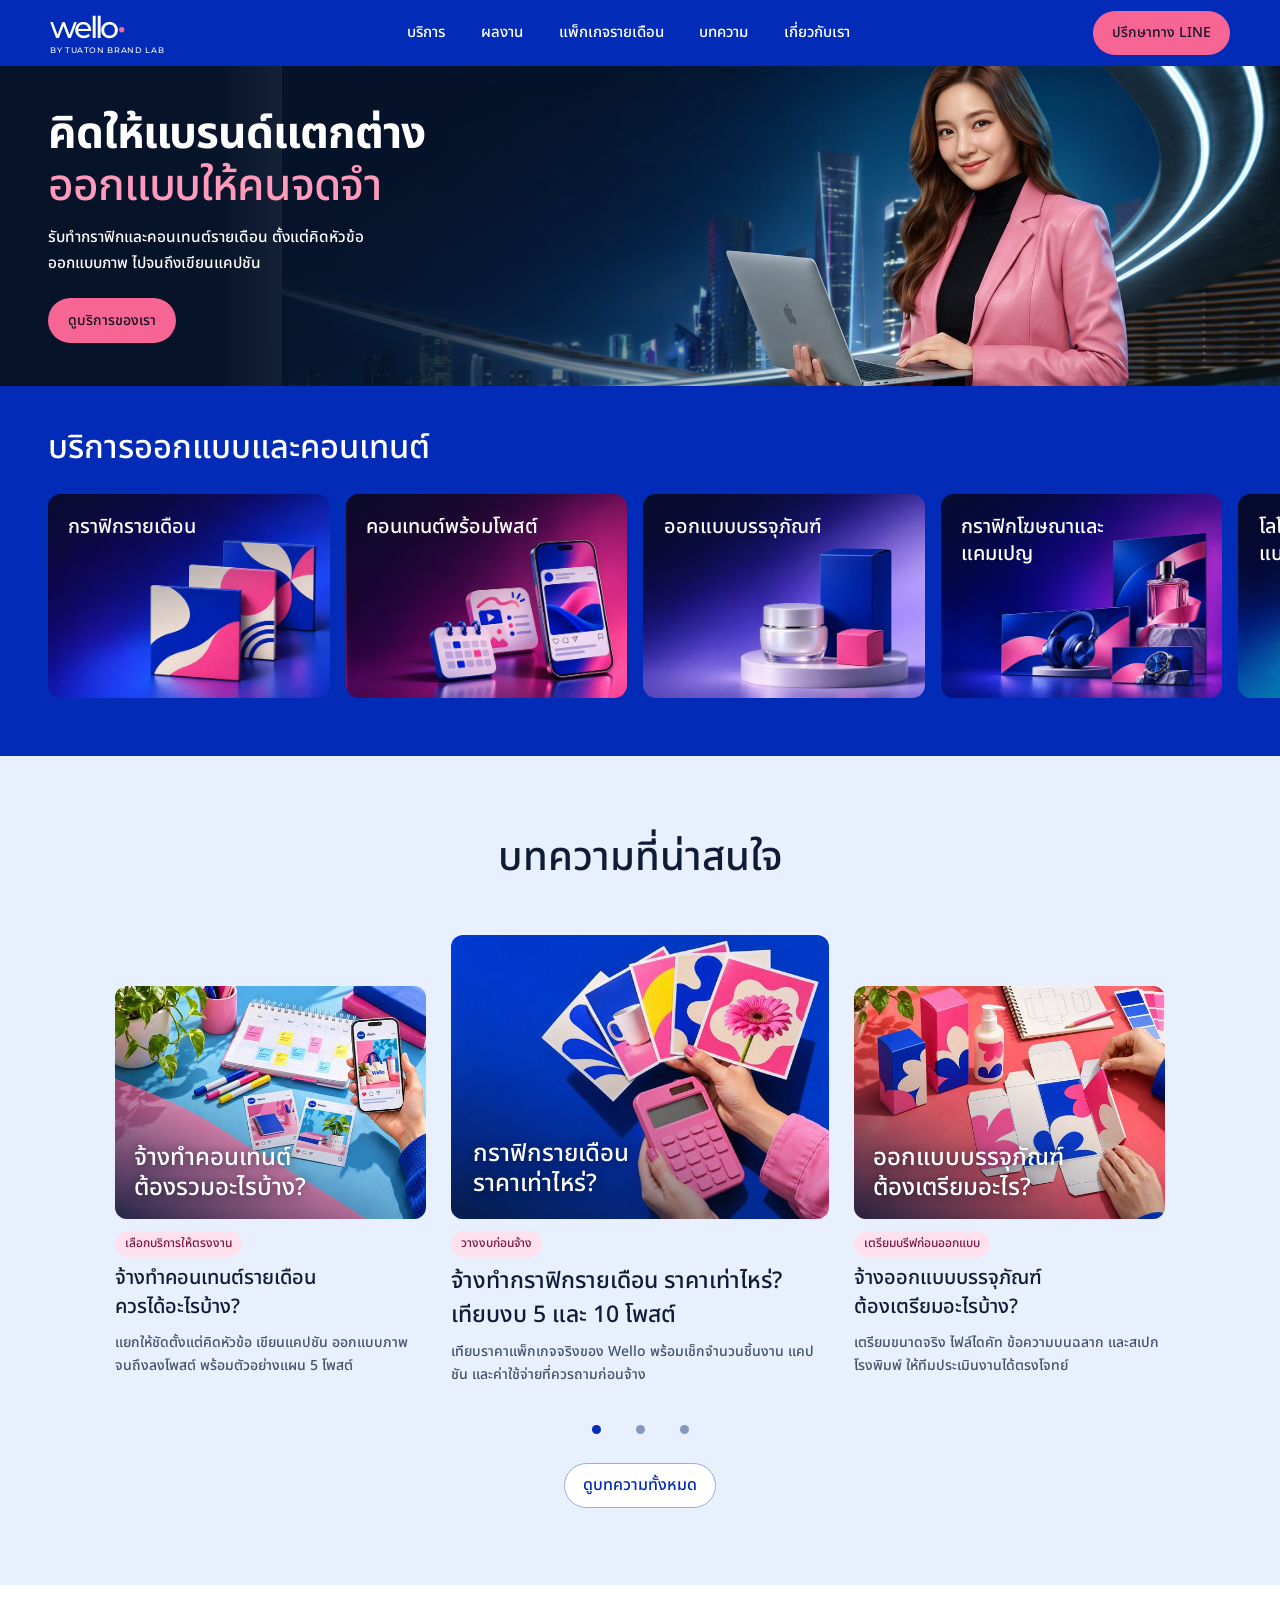
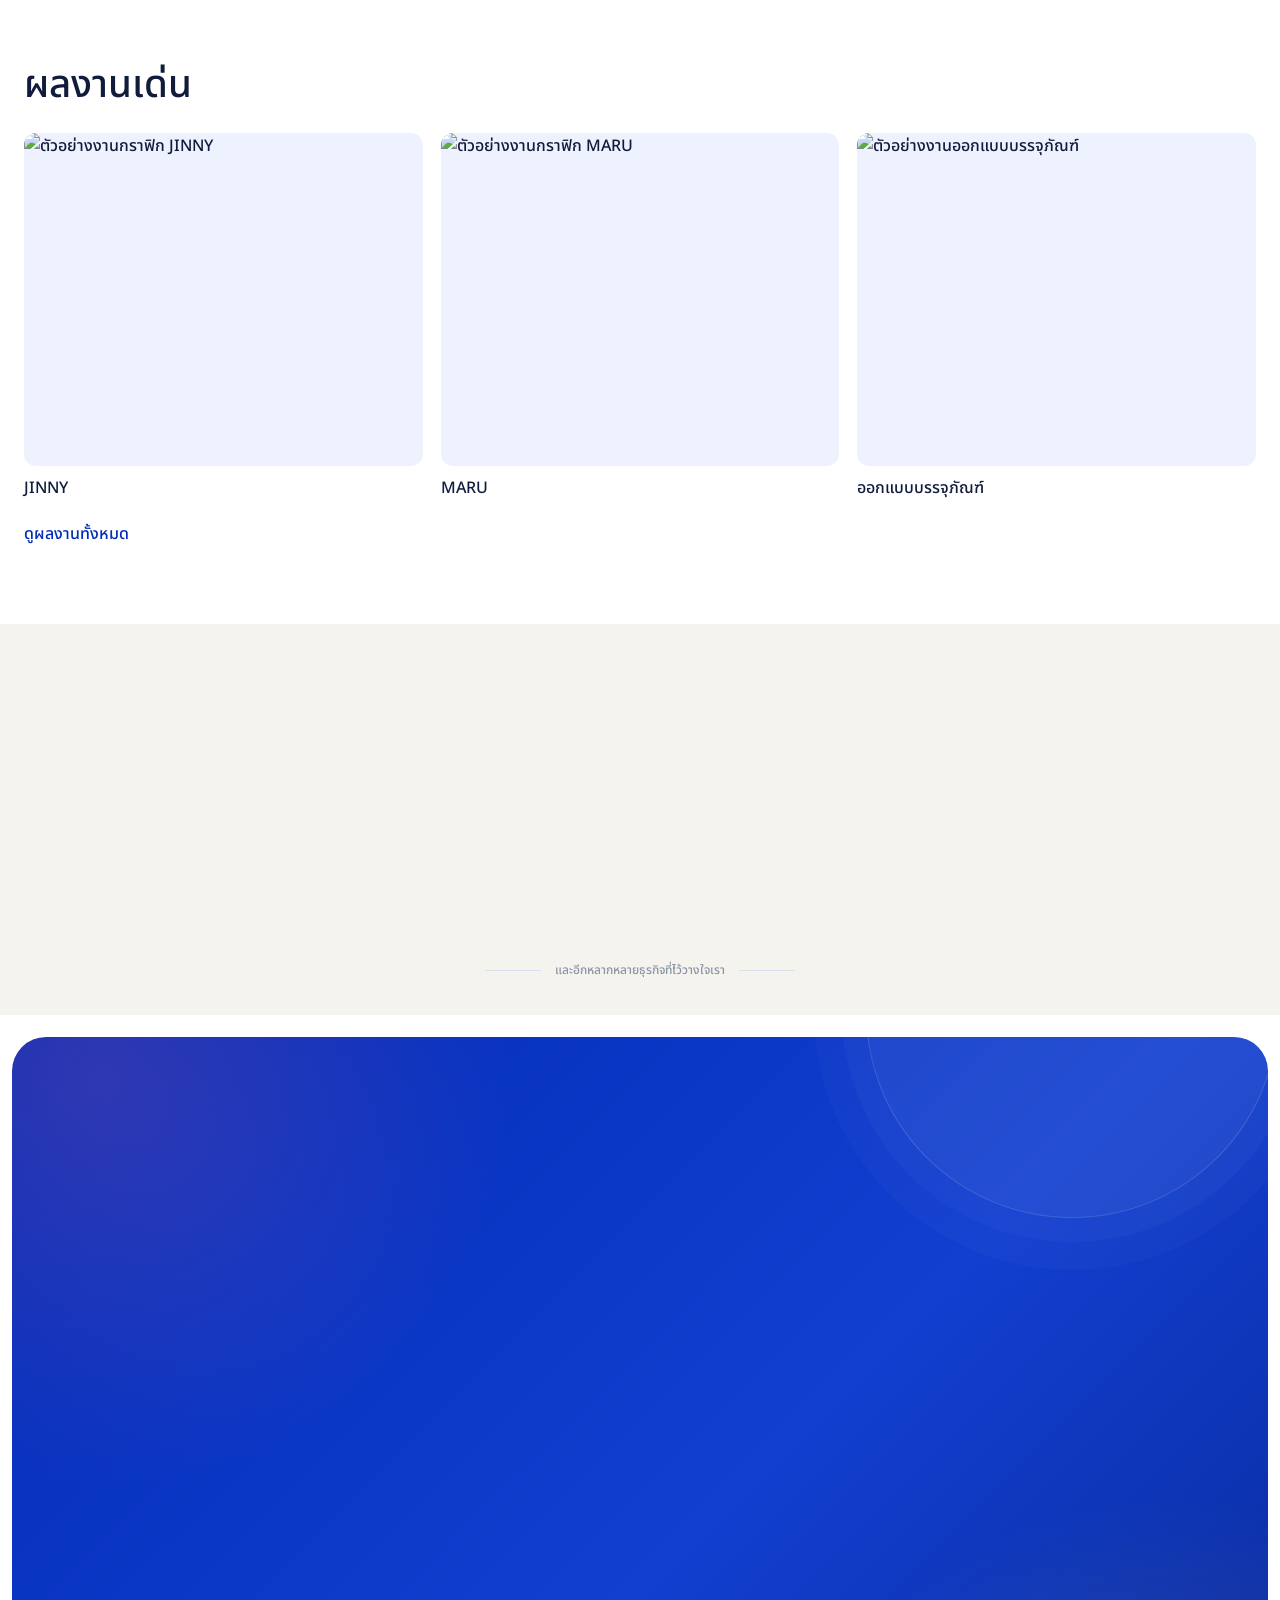
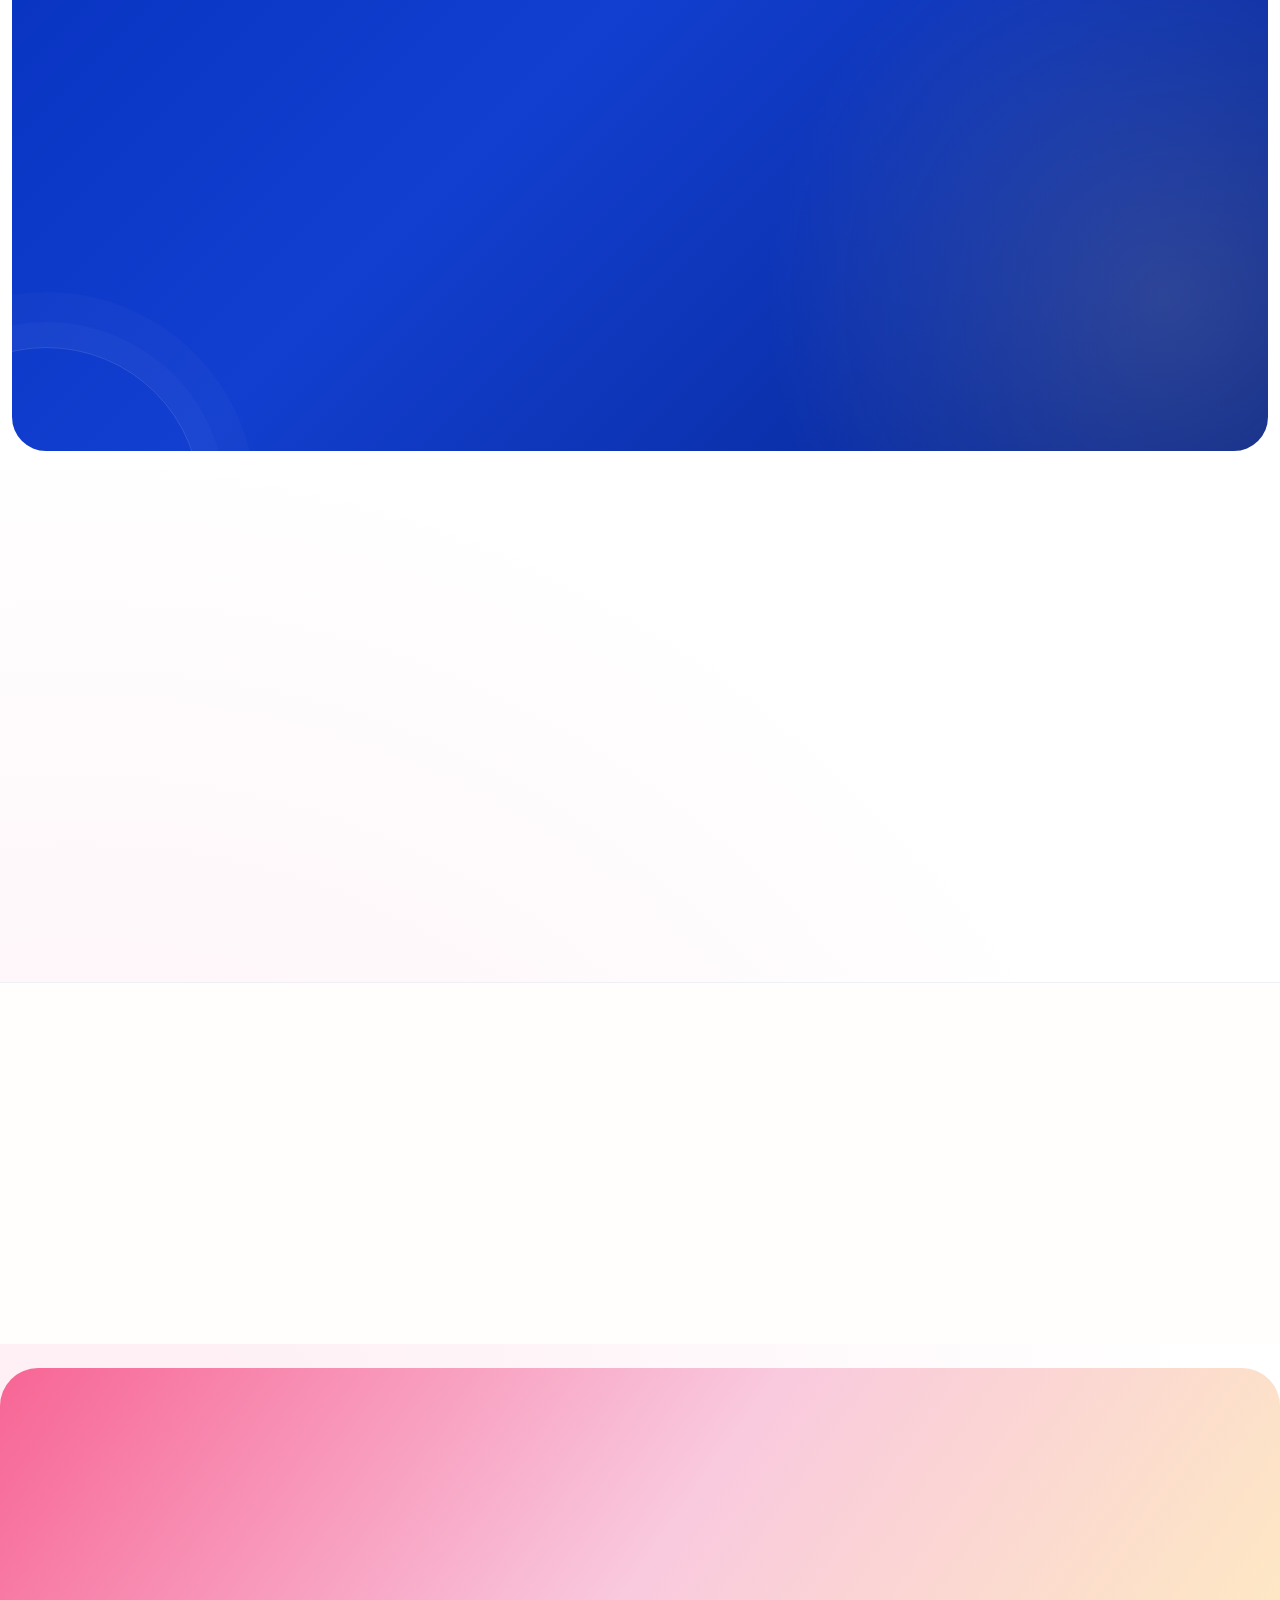
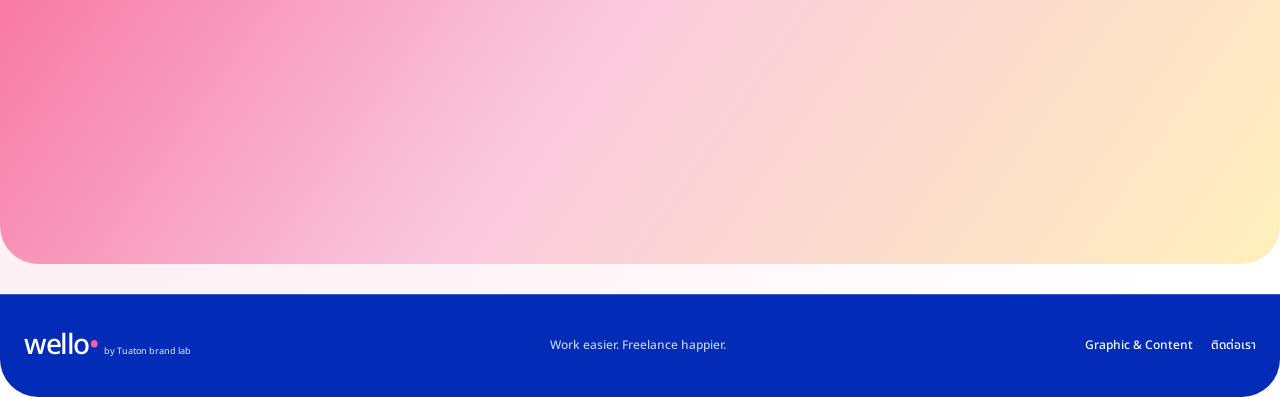
==== commit 53037416: "Isolate article styles and preserve homepage service images" ====
--- a/index.html
+++ b/index.html
@@ -1325,18 +1325,6 @@
   .wello-editorial-grid .wello-editorial-card[data-slot]{grid-row:auto;grid-column:1;margin-top:0;order:0}
   .wello-editorial-grid .wello-editorial-card[data-slot="center"]{order:-1}
 }
-<style>
-@import url("https://fonts.googleapis.com/css2?family=Montserrat:wght@400;500;600;700&display=swap");
-:root{--blue:#022cb7;--pink:#f76595;--ink:#090f22;--rail:min(1320px,calc(100% - 96px));color:var(--ink);font-family:"Wello Thai","Leelawadee UI",sans-serif}
-*{box-sizing:border-box}body{margin:0}a{color:inherit;text-decoration:none}button{font:inherit}h1,h2,.tile strong{font-family:inherit}a:focus-visible,button:focus-visible{outline:2px solid #ff93b8;outline-offset:4px}
-.wrap{width:var(--rail);margin-inline:auto}.bar{background:var(--blue);color:#fff}.bar-inner{width:min(1180px,calc(100% - 96px));min-height:66px;margin:auto;display:flex;align-items:center;justify-content:space-between;gap:20px}.brand{display:grid;line-height:1;font-family:Montserrat,sans-serif}.brand strong{font-size:30px;letter-spacing:-.09em}.brand strong span{color:var(--pink)}.brand small{font-size:8px;letter-spacing:.08em;margin-top:3px}.nav-links{display:flex;gap:clamp(16px,2.8vw,42px);align-items:center;font-weight:700;font-size:15px}.nav-links a:hover{color:#ff9abc}.line{background:var(--pink);color:#171427;border-radius:999px;padding:10px 19px;white-space:nowrap;font-weight:700;font-size:14px}.line:hover{background:#f9d7e3}.menu{display:none}
-.hero{position:relative;isolation:isolate;background:#061329;color:#fff;display:grid;align-items:center;min-height:clamp(320px,25vw,525px);overflow:hidden}.hero img{position:absolute;z-index:-2;right:0;top:0;width:82%;height:100%;object-fit:cover;object-position:center 44%}.hero::after{content:"";position:absolute;inset:0;z-index:-1;background:linear-gradient(90deg,#061329 3%,#061329 17%,rgba(6,19,41,.79) 35%,transparent 67%);pointer-events:none}.hero-copy{padding-block:36px}.hero h1{font-size:clamp(32px,3.45vw,60px);line-height:1.18;letter-spacing:-.025em;margin:0 0 12px}.hero h1 span{color:#ff9abb}.hero p{margin:0 0 22px;font-size:clamp(14px,1.2vw,19px);max-width:38ch}.hero a{display:inline-flex;align-items:center;gap:12px;background:var(--pink);color:#180d1f;border-radius:999px;padding:11px 20px;font-weight:700;font-size:14px}.hero a:hover{background:#ffa6c6}
-.services{padding:42px 0 49px;background:var(--blue);color:#fff;overflow:hidden}.section-head{display:flex;align-items:center;justify-content:space-between;gap:15px;margin-bottom:22px}h2{font-size:clamp(24px,2.55vw,37px);font-weight:600;margin:0;line-height:1.25}
-.track{margin:0;padding:3px 48px 9px max(48px,calc((100% - 1320px)/2));list-style:none;display:grid;grid-auto-flow:column;grid-auto-columns:clamp(208px,22vw,328px);gap:16px;overflow-x:auto;scroll-snap-type:x mandatory;scroll-padding-inline:max(48px,calc((100% - 1320px)/2));scrollbar-width:thin;scrollbar-color:#b5c7ff #15368c}.track li{scroll-snap-align:start;min-width:0}.tile{display:flex;align-items:flex-start;position:relative;isolation:isolate;overflow:hidden;aspect-ratio:1.38;background:#112063;border-radius:13px;padding:0}.tile img{position:absolute;inset:0;width:100%;height:100%;object-fit:cover;object-position:center;z-index:-2}.tile::before{content:"";position:absolute;inset:0;background:linear-gradient(160deg,#080e29c7 0%,#080e295e 28%,transparent 61%);z-index:-1}.tile strong{position:absolute;top:clamp(15px,1.6vw,24px);left:clamp(15px,1.6vw,24px);right:14px;color:#fff;font-size:clamp(17px,1.55vw,23px);font-weight:700;line-height:1.37;max-width:17ch}
-.articles{padding:43px 0 55px;background:#f3f5fc}.article-grid{display:grid;grid-template-columns:repeat(3,minmax(0,1fr));gap:15px;margin-top:18px}.article-grid a{padding:18px;background:#fff;border:1px solid #e0e5f7;border-radius:10px;font-weight:700}.article-grid a:hover{border-color:var(--blue)}.article-more{color:var(--blue);font-weight:700;margin-top:16px;display:inline-block}
-@media(max-width:760px){:root{--rail:calc(100% - 36px)}.bar-inner{width:var(--rail);min-height:60px}.nav-links{display:none}.line{margin-left:auto;padding:8px 13px}.menu{display:block;position:relative}.menu summary{cursor:pointer;list-style:none;border:1px solid #fff6;border-radius:7px;padding:7px 10px}.menu nav{position:absolute;right:0;top:42px;min-width:185px;padding:10px;background:#101525;z-index:5;border-radius:8px;box-shadow:0 8px 22px #0005}.menu nav a{display:block;padding:8px}.hero img{position:static;grid-row:2;width:100%;height:auto;aspect-ratio:1.62;object-position:72% 40%}.hero::after{display:none}.hero-copy{padding-block:26px 21px}.hero p{margin-bottom:16px}.track{padding-inline:18px;scroll-padding-inline:18px;grid-auto-columns:70%}.services{padding:27px 0 33px}.article-grid{grid-template-columns:1fr}}
-
-
 }
 
 #home #articles .wello-editorial-open{display:block!important;text-align:left;white-space:normal}
